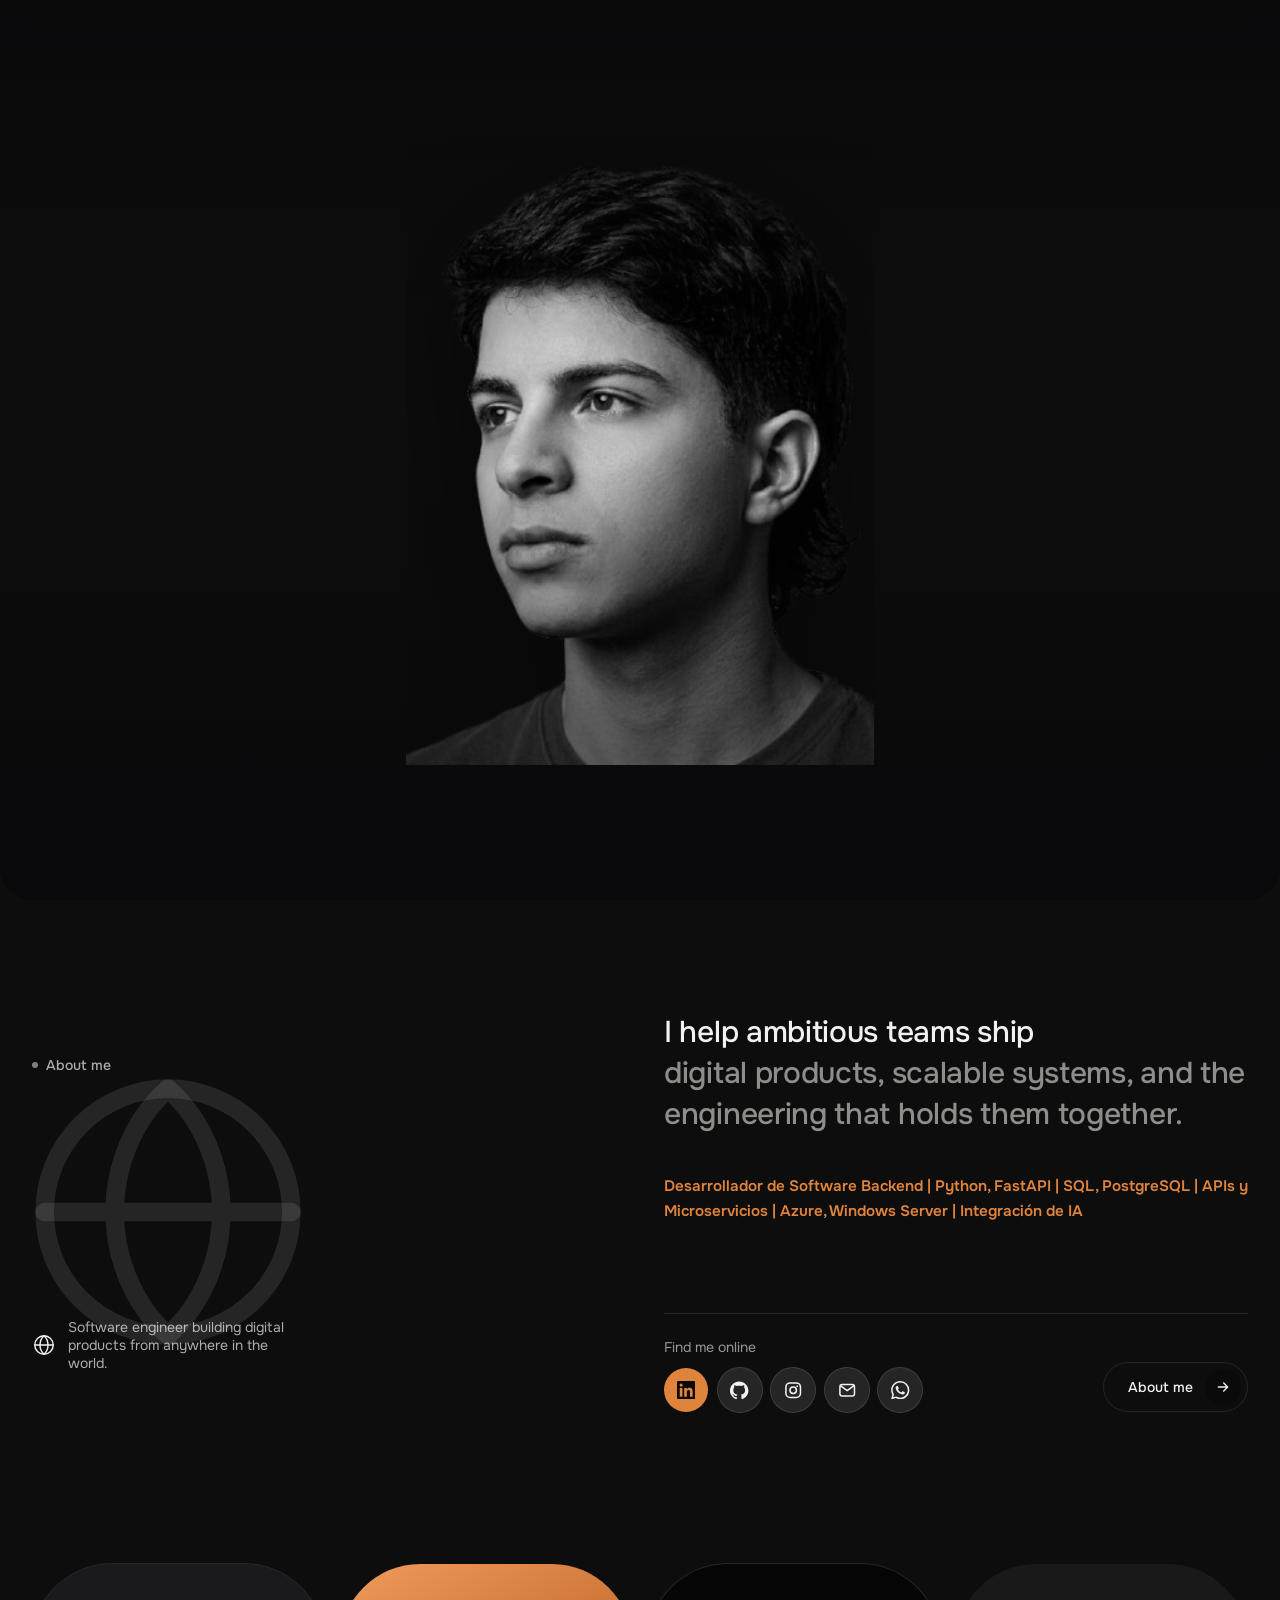
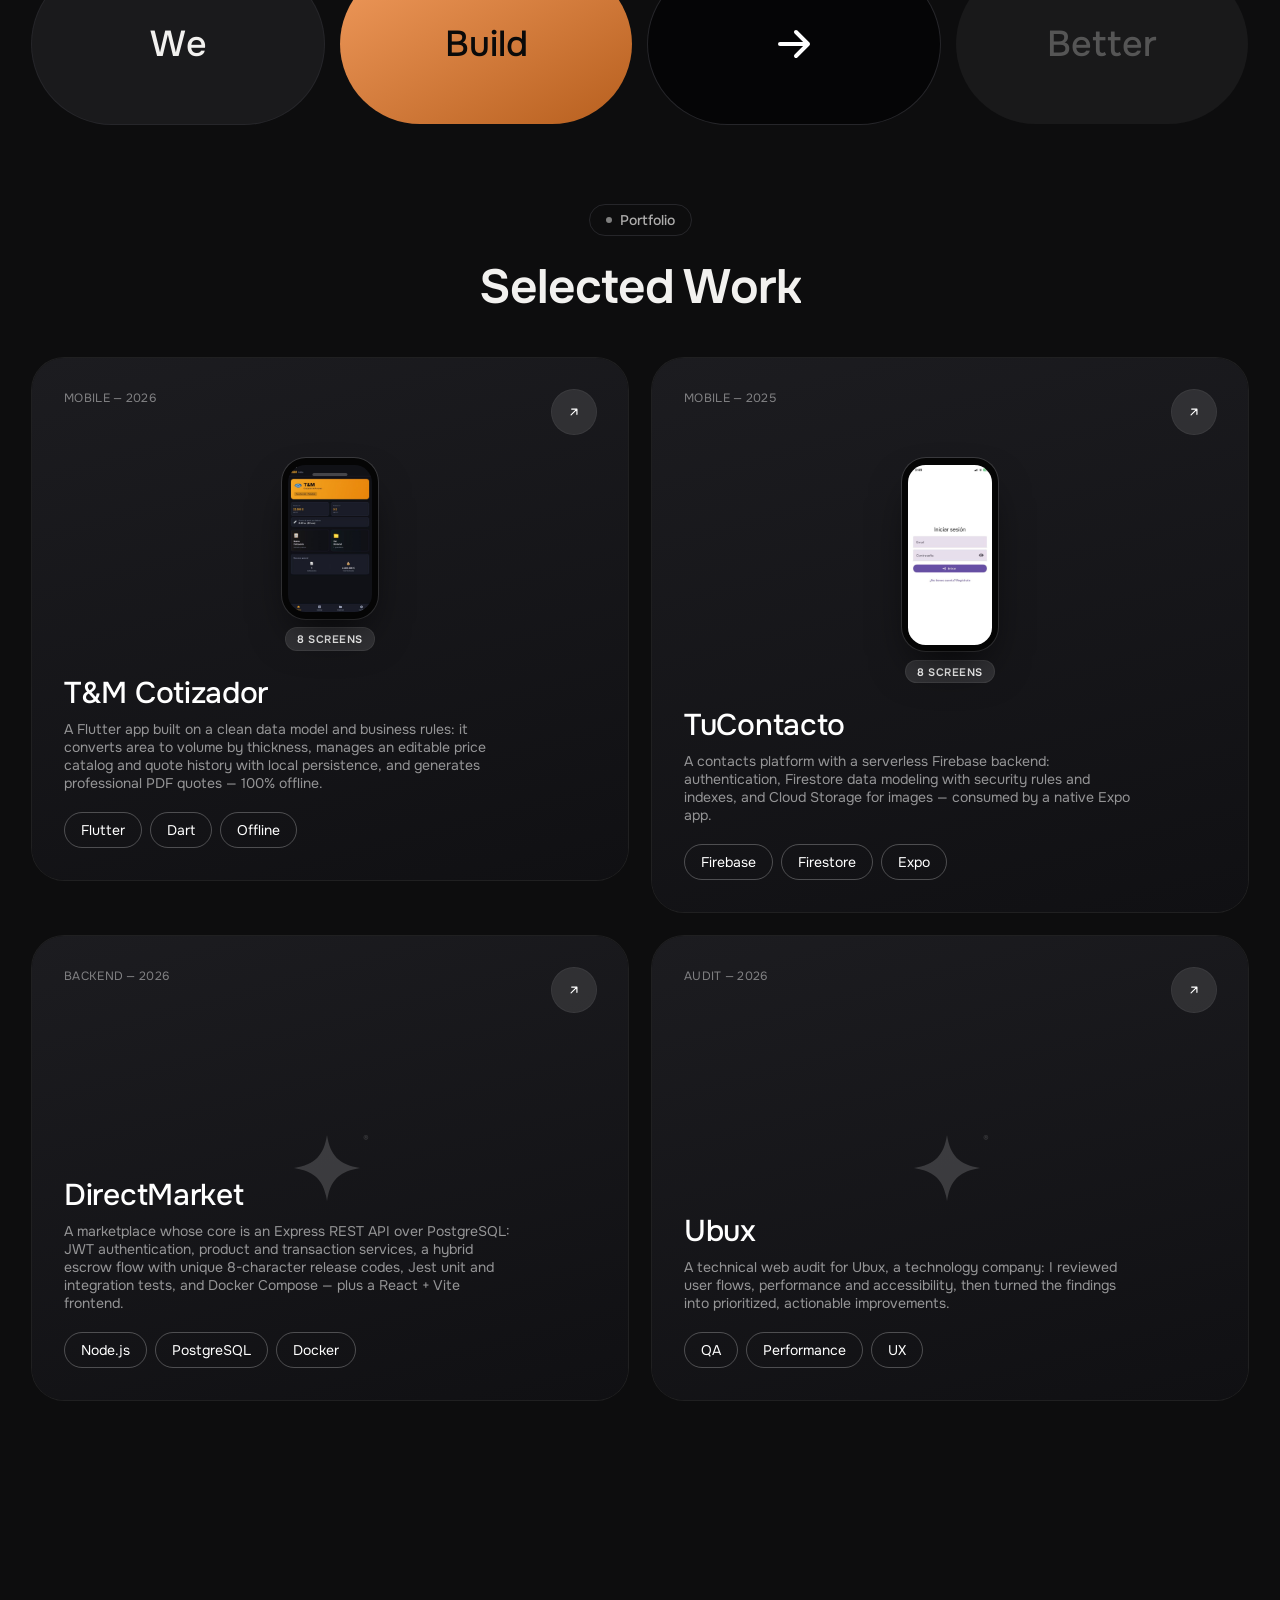
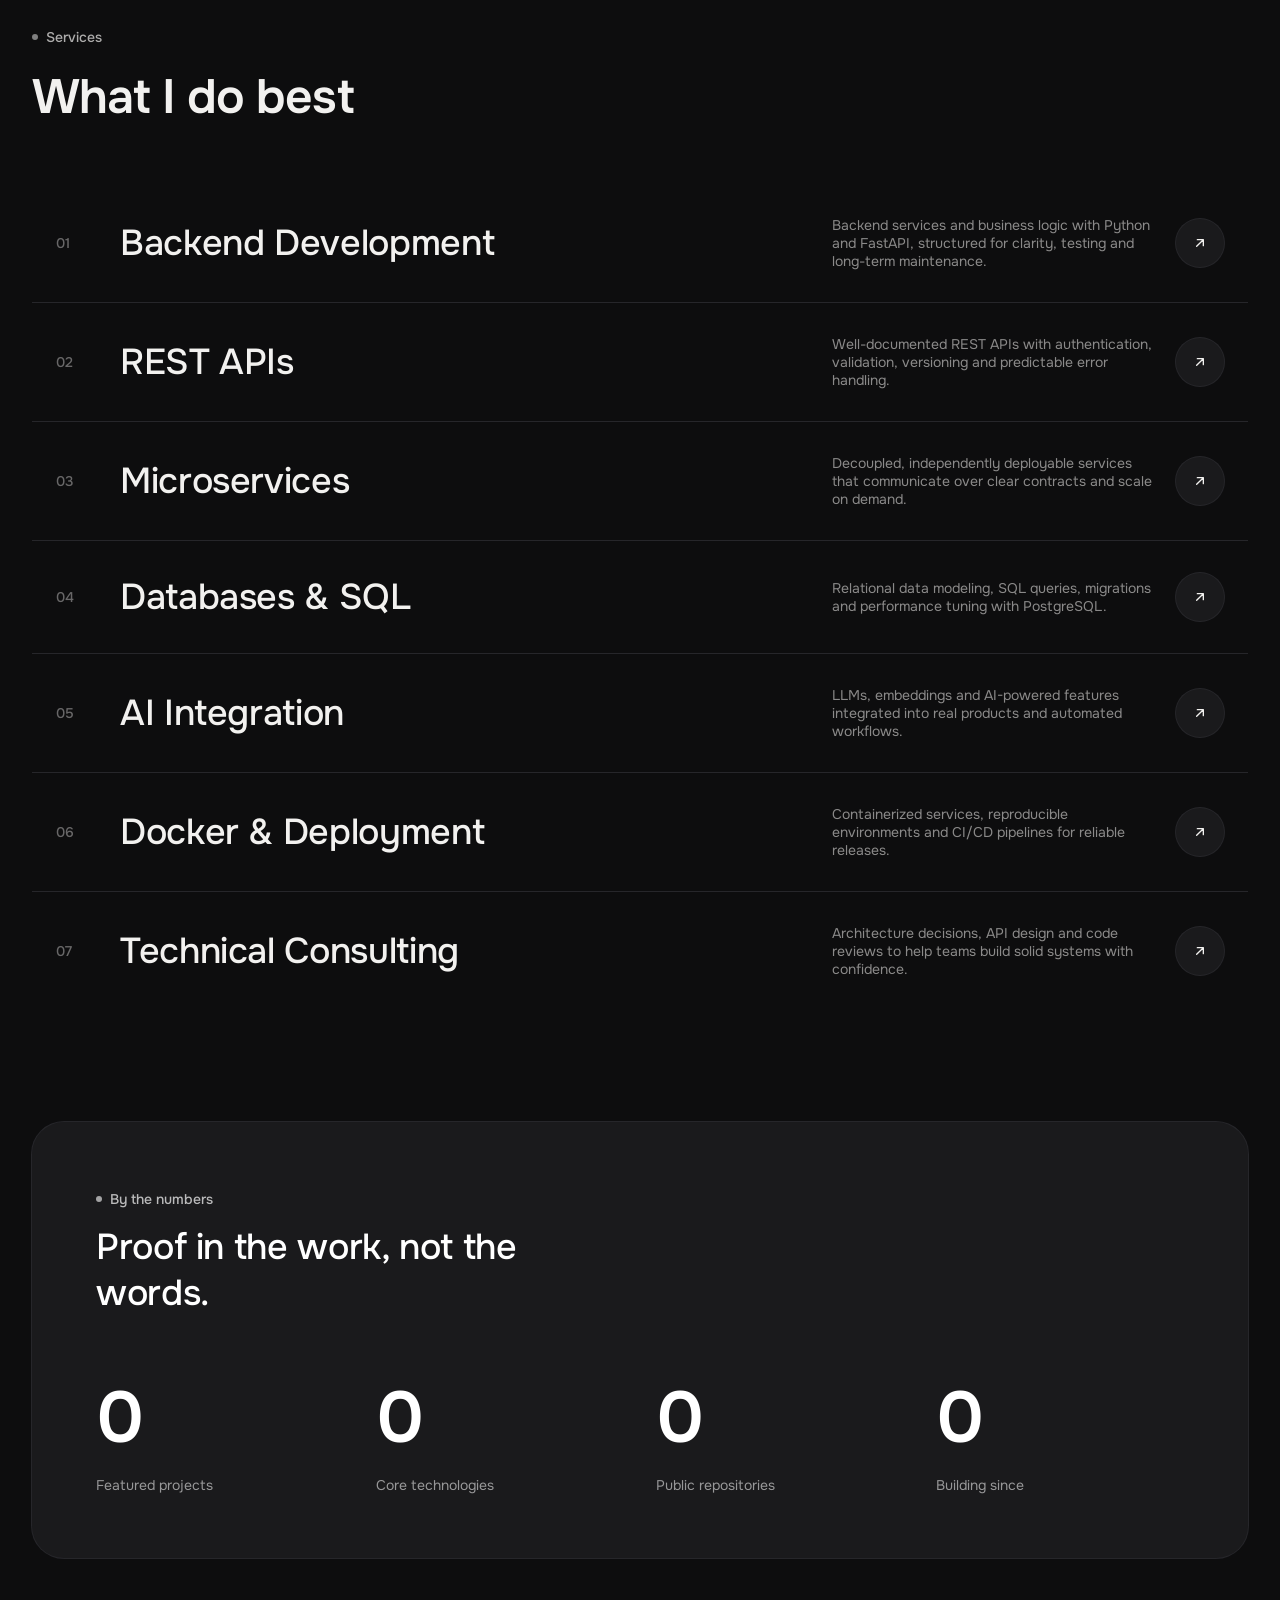
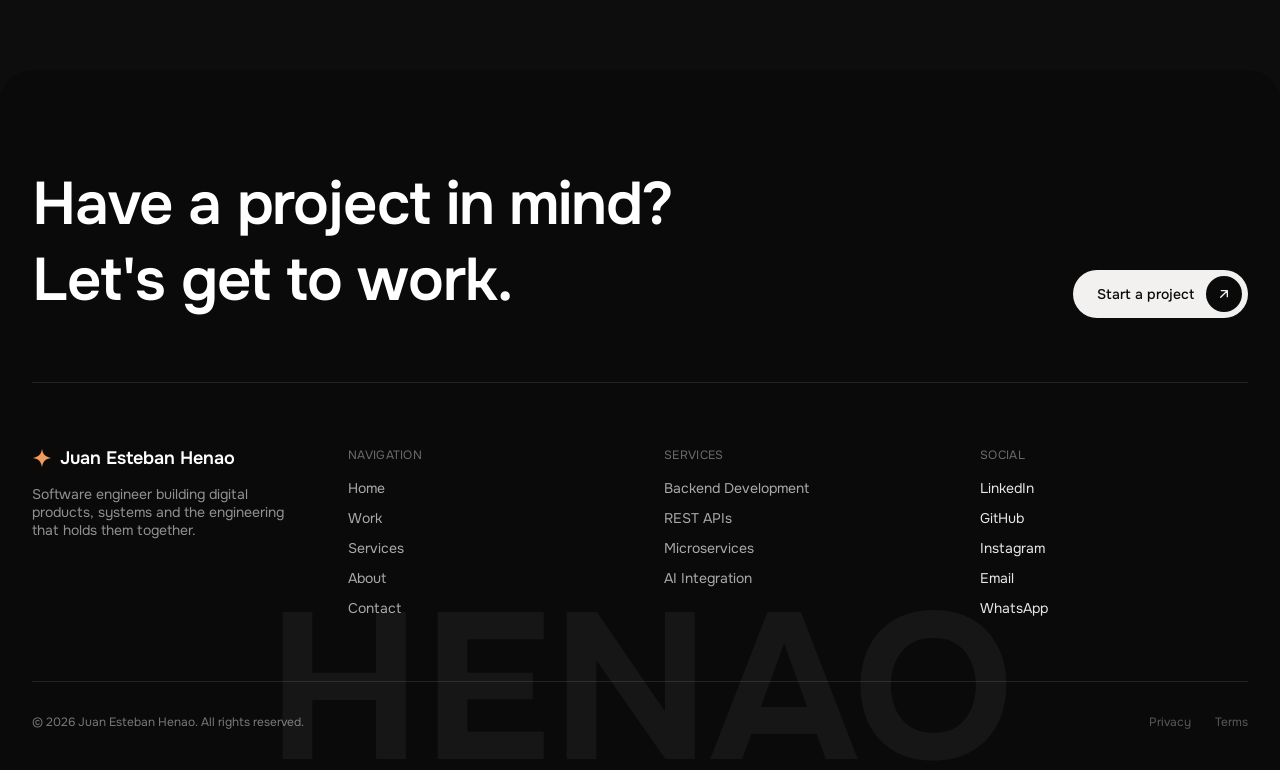
==== index.html @ d8a10658 "About: add bilingual data-en/data-es for paragraphs" ====
<!DOCTYPE html>
<html lang="en">
<head>
<meta charset="UTF-8" />
<meta name="viewport" content="width=device-width, initial-scale=1.0" />
<title>Juan Esteban Henao — Software Engineer</title>
<meta name="description" content="Juan Esteban Henao — Software Engineer building digital products, scalable systems, and the engineering that holds them together." />
<meta name="theme-color" content="#0a0a0a" />
<!-- Contact email is stored reversed so naive scrapers/crawlers don't harvest it; it is decoded at runtime and injected into mailto: links. -->
<meta name="em" content="moc.liamg@3mhsenauj" />
<!-- Cloudflare Turnstile site key (public). Leave empty to disable the captcha widget. -->
<meta name="turnstile-site-key" content="" />
<link rel="preconnect" href="https://fonts.googleapis.com">
<link rel="preconnect" href="https://fonts.gstatic.com" crossorigin>
<link href="https://fonts.googleapis.com/css2?family=Onest:wght@400;500;600;700&display=swap" rel="stylesheet">
<style>
/* ============================ TOKENS ============================ */
:root{
  --background:#0d0d0e; --foreground:#f2f1ef;
  --ink:#0a0a0a;
  --muted:#8f8d8a; --subtle:#5c5b59;
  --line:#26262a;
  --surface:#1a1a1c; --surface-2:#26262a;
  --accent:#e0843c; --accent-from:#f09a5c; --accent-to:#b75f1e;
  --hero-from:#1b1b1d; --hero-to:#0d0d0e;
  --radius-pill:9999px; --radius-card:2rem; --radius-card-sm:1.25rem; --radius-control:.875rem;
  --text-watermark:min(13rem, 20vw);
  --container-shell:88rem;
}

/* ============================ RESET / BASE ============================ */
*,*::before,*::after{ box-sizing:border-box; margin:0; padding:0 }
html{ font-size:16px; -webkit-font-smoothing:antialiased; scrollbar-width:none; -ms-overflow-style:none }
html::-webkit-scrollbar, body::-webkit-scrollbar{ width:0; height:0; display:none }
body{ background:var(--background); color:var(--foreground); font-family:'Onest',sans-serif; overflow-x:hidden; color-scheme:dark }
a{ color:inherit; text-decoration:none }
button{ font:inherit; color:inherit; background:none; border:none; cursor:pointer }
ul{ list-style:none }
img{ display:block }
svg{ display:block }
.sr-only{ position:absolute;width:1px;height:1px;padding:0;margin:-1px;overflow:hidden;clip:rect(0,0,0,0);white-space:nowrap;border:0 }
:focus-visible{ outline:2px solid var(--accent); outline-offset:2px }
@media (prefers-reduced-motion: reduce){ *{ animation:none !important; transition:none !important } }

/* ============================ ADAPTIVE GRID ============================ */
/* Typography scale: continuous 16px base, gentle shrink only below 360px */
html{ font-size:16px }
@media (max-width:360px){ html{ font-size:4.444444vw } }

/* ============================ LENIS ============================ */
html.lenis, html.lenis body{ height:auto }
.lenis.lenis-smooth{ scroll-behavior:auto !important }
.lenis.lenis-smooth [data-lenis-prevent]{ overscroll-behavior:contain }
.lenis.lenis-stopped{ overflow:hidden }

/* ============================ SHELL / UTILS ============================ */
.shell{ width:100%; max-width:var(--container-shell); margin-inline:auto; padding-inline:1.25rem }
@media (min-width:640px){ .shell{ padding-inline:2rem } }
.i{ width:1em; height:1em; display:block; flex:none }

.skip-link{
  position:absolute; width:1px; height:1px; overflow:hidden; clip:rect(0,0,0,0); white-space:nowrap;
}
.skip-link:focus{
  position:fixed; left:1rem; top:1rem; z-index:60; width:auto; height:auto; clip:auto;
  overflow:visible; border-radius:.875rem; background:var(--accent); padding:.5rem 1rem; font-size:.875rem; color:var(--ink);
}

/* ============================ REVEAL SYSTEM ============================ */
[data-reveal="header"]{ opacity:0; transform:translateY(-14px); transition:opacity .7s cubic-bezier(.22,1,.36,1), transform .7s cubic-bezier(.22,1,.36,1) }
[data-reveal="header"].is-in{ opacity:1; transform:none }

[data-reveal="fade"]{ opacity:0; transform:translateY(10px); transition:opacity .7s cubic-bezier(.22,1,.36,1), transform .7s cubic-bezier(.22,1,.36,1) }
[data-reveal="fade"].is-in{ opacity:1; transform:none }

[data-reveal="fade-only"]{ opacity:0; transition:opacity .8s cubic-bezier(.16,1,.3,1) }
[data-reveal="fade-only"].is-in{ opacity:1 }

[data-reveal="rise"]{ opacity:0; transform:translateY(12px); transition:opacity .7s cubic-bezier(.22,1,.36,1), transform .7s cubic-bezier(.22,1,.36,1) }
[data-reveal="rise"].is-in{ opacity:1; transform:none }

[data-reveal="rise-lg"]{ opacity:0; transform:translateY(14px); transition:opacity .8s cubic-bezier(.16,1,.3,1), transform .8s cubic-bezier(.16,1,.3,1) }
[data-reveal="rise-lg"].is-in{ opacity:1; transform:none }

[data-reveal="up"]{ opacity:0; transform:translateY(24px); transition:opacity .8s cubic-bezier(.16,1,.3,1), transform .8s cubic-bezier(.16,1,.3,1) }
[data-reveal="up"].is-in{ opacity:1; transform:none }

[data-reveal="up-lg"]{ opacity:0; transform:translateY(28px); transition:opacity .8s cubic-bezier(.16,1,.3,1), transform .8s cubic-bezier(.16,1,.3,1) }
[data-reveal="up-lg"].is-in{ opacity:1; transform:none }

[data-reveal="card"]{ opacity:0; transform:translateY(48px); transition:opacity .8s cubic-bezier(.16,1,.3,1), transform .8s cubic-bezier(.16,1,.3,1) }
[data-reveal="card"].is-in{ opacity:1; transform:none }

[data-reveal="fade-scale"]{ opacity:0; transform:translateY(16px) scale(.96); transition:opacity .8s cubic-bezier(.16,1,.3,1), transform .8s cubic-bezier(.16,1,.3,1) }
[data-reveal="fade-scale"].is-in{ opacity:1; transform:none }

[data-reveal="panel"]{ opacity:0; transform:translateY(40px) scale(.99); transition:opacity .8s cubic-bezier(.16,1,.3,1), transform .8s cubic-bezier(.16,1,.3,1) }
[data-reveal="panel"].is-in{ opacity:1; transform:none }

[data-reveal="stat"]{ opacity:0; transform:translateY(20px); transition:opacity .8s cubic-bezier(.16,1,.3,1), transform .8s cubic-bezier(.16,1,.3,1) }
[data-reveal="stat"].is-in{ opacity:1; transform:none }

[data-reveal="watermark"]{ opacity:0; transform:translateY(20px); transition:opacity 1s cubic-bezier(.22,1,.36,1), transform 1s cubic-bezier(.22,1,.36,1) }
[data-reveal="watermark"].is-in{ opacity:1; transform:none }

/* line reveal (overflow clip) */
[data-reveal="line"] .line-reveal{ display:block; overflow:hidden; padding-bottom:.06em; margin-bottom:-.06em }
[data-reveal="line"] .line-inner{
  display:block; transform:translateY(105%); opacity:0;
  transition:transform .9s cubic-bezier(.215,.61,.355,1), opacity .9s cubic-bezier(.215,.61,.355,1);
  will-change:transform,opacity;
}
[data-reveal="line"] .line-reveal.is-in .line-inner{ transform:translateY(0); opacity:1 }

/* word reveal */
[data-reveal="word"] .word{
  display:inline-block; opacity:0; transform:translateY(24px); will-change:opacity,transform;
  transition:opacity .7s cubic-bezier(.165,.84,.44,1), transform .7s cubic-bezier(.165,.84,.44,1);
}
[data-reveal="word"] .word.is-in{ opacity:1; transform:translateY(0) }

/* ============================ COMPONENTS ============================ */
/* Eyebrow */
.eyebrow{ display:inline-flex; align-items:center; gap:.5rem; font-size:.875rem; font-weight:500 }
.eyebrow-dot{ width:.375rem; height:.375rem; border-radius:9999px; flex:none }
.eyebrow--dark{ color:rgba(242,241,239,.7) }
.eyebrow--dark .eyebrow-dot{ background:rgba(242,241,239,.5) }
.eyebrow--light{ color:rgba(255,255,255,.7) }
.eyebrow--light .eyebrow-dot{ background:rgba(255,255,255,.6) }

/* TagChip */
.chip{ display:inline-flex; border:1px solid; border-radius:9999px; padding:.5rem 1rem; font-size:.875rem }
.chip--light{ border-color:rgba(255,255,255,.25); color:#fff }

/* AnimatedLink */
.alink{ display:inline-flex }
.alink-span{ display:inline-block; opacity:.65; transition:transform .35s cubic-bezier(.2,.8,.2,1), opacity .35s cubic-bezier(.2,.8,.2,1) }
.alink--legal .alink-span{ opacity:.7 }
@media (hover:hover){
  .alink:hover .alink-span{ transform:translateX(4px); opacity:1 }
  .alink--legal:hover .alink-span{ transform:translateX(3px); opacity:1 }
}
.alink--social .alink-span{ opacity:.9; transition:transform .35s cubic-bezier(.2,.8,.2,1), opacity .35s cubic-bezier(.2,.8,.2,1), color .35s }
@media (hover:hover){ .alink--social:hover .alink-span{ color:var(--accent-from) } }

/* PillButton */
.pill{ display:inline-block }
.pill-scale{ display:inline-block; transition:transform .35s cubic-bezier(.2,.8,.2,1) }
.pill-inner{ display:inline-flex; align-items:center; gap:.75rem; border-radius:9999px; font-size:.875rem; font-weight:500 }
.pill--arrow .pill-inner{ padding:.375rem .375rem .375rem 1.5rem }
.pill:not(.pill--arrow) .pill-inner{ padding:.875rem 1.75rem }
.pill--dark .pill-inner{ background:var(--foreground); color:var(--ink) }
.pill--light .pill-inner{ background:var(--foreground); color:var(--ink) }
.pill--outline .pill-inner{ border:1px solid var(--line); background:transparent; color:var(--foreground) }
.pill-badge{ width:2.25rem; height:2.25rem; display:grid; place-items:center; border-radius:9999px; font-size:1rem; flex:none }
.pill--dark .pill-badge{ background:var(--ink); color:var(--foreground) }
.pill--light .pill-badge, .pill--outline .pill-badge{ background:var(--ink); color:var(--foreground) }
.pill-badge .i{ transition:transform .35s cubic-bezier(.2,.8,.2,1) }
@media (hover:hover){
  .pill:hover .pill-scale{ transform:scale(1.04) }
  .pill:hover .pill-badge .i--right{ transform:translate(3px,0) }
  .pill:hover .pill-badge .i--upright{ transform:translate(2px,-2px) }
}

/* ============================ LOADER ============================ */
.loader{
  position:fixed; inset:0; z-index:120; display:flex; flex-direction:column; align-items:center; justify-content:center;
  gap:2rem; background:#0a0a0a; color:#fff; border-radius:0 0 2rem 2rem; will-change:transform;
}
.loader-center{ display:flex; flex-direction:column; align-items:center; gap:1.25rem; text-align:center;
  transition:opacity .6s cubic-bezier(.22,1,.36,1), transform .6s cubic-bezier(.22,1,.36,1) }
.loader.is-exiting .loader-center{ opacity:0; transform:translateY(-12px) }
.loader-brand{ display:flex; align-items:center; gap:.5rem; font-weight:600; font-size:1.5rem }
@media (min-width:640px){ .loader-brand{ font-size:1.875rem } }
.loader-brand .i{ color:var(--accent-from); font-size:1.875rem }
.loader-tagline{ max-width:24ch; font-size:.875rem; color:rgba(255,255,255,.55) }
.loader-progress{ width:min(22rem,72vw); display:flex; flex-direction:column; gap:.75rem }
.loader-track{ height:1px; background:rgba(255,255,255,.15); width:100% }
.loader-fill{ height:100%; background:var(--accent-from); width:0%; transition:width .1s ease-out }
.loader-row{ display:flex; align-items:center; justify-content:space-between; font-size:.75rem; font-weight:500;
  text-transform:uppercase; letter-spacing:.05em; color:rgba(255,255,255,.45) }
.loader-count{ font-variant-numeric:tabular-nums; color:rgba(255,255,255,.8) }

/* ============================ HEADER ============================ */
.site-header{ position:absolute; inset-inline:0; top:0; z-index:50 }
.header-inner{ display:flex; align-items:center; justify-content:space-between; gap:1.5rem; padding-block:1.25rem }
@media (min-width:640px){ .header-inner{ padding-block:2rem } }
.header-brand{ display:flex; align-items:center; gap:.5rem; font-size:1.125rem; font-weight:600; letter-spacing:-.01em }
.brand-scale{ display:flex; align-items:center; gap:.5rem; transition:transform .35s cubic-bezier(.2,.8,.2,1) }
.header-brand .i{ color:var(--accent); font-size:1.25rem }
@media (hover:hover){ .header-brand:hover .brand-scale{ transform:scale(1.04) } }

.header-nav{ display:none }
@media (min-width:1024px){ .header-nav{ display:block } }
.header-nav ul{ display:flex; align-items:center; gap:2rem; font-size:.875rem; font-weight:500 }
.nav-item{ display:inline-flex; align-items:center; gap:.25rem; transition:transform .35s cubic-bezier(.2,.8,.2,1), opacity .35s ease; opacity:.8 }
.nav-item .caret{ font-size:.75rem; opacity:.6 }
@media (hover:hover){ .nav-item:hover{ transform:translateY(-2px); opacity:1 } }

.header-right{ display:flex; align-items:center; gap:.75rem }
.clock-chip{ display:none }
@media (min-width:768px){
  .clock-chip{
    display:flex; align-items:center; gap:.75rem; border:1px solid rgba(255,255,255,.16); background:rgba(255,255,255,.06);
    -webkit-backdrop-filter:blur(4px); backdrop-filter:blur(4px); border-radius:.875rem; padding:.5rem .75rem;
    font-size:.75rem; color:rgba(242,241,239,.7);
  }
}
.clock-label{ color:rgba(242,241,239,.45) }
.clock-time{ min-width:3.5rem; font-variant-numeric:tabular-nums; font-weight:500; color:var(--foreground) }
.clock-sep{ color:rgba(242,241,239,.3) }
.clock-date{ font-weight:500 }

.menu-btn{ border:1px solid rgba(255,255,255,.16); background:rgba(255,255,255,.06);
  -webkit-backdrop-filter:blur(4px); backdrop-filter:blur(4px); border-radius:.875rem; transition:background .3s ease }
@media (hover:hover){ .menu-btn:hover{ background:rgba(255,255,255,.14) } }
.menu-btn-inner{ display:inline-flex; align-items:center; gap:.5rem; padding:.5rem 1rem; font-size:.75rem; font-weight:500;
  text-transform:uppercase; letter-spacing:.05em; transition:transform .35s cubic-bezier(.2,.8,.2,1) }
.menu-btn .i{ font-size:.875rem }
.menu-btn-word{ display:none }
@media (min-width:640px){ .menu-btn-word{ display:inline } }
@media (hover:hover){ .menu-btn:hover .menu-btn-inner{ transform:scale(1.05) } }

.lang-btn{ display:inline-flex; align-items:center; gap:.5rem; padding:.5rem 1rem; border:1px solid rgba(255,255,255,.16); background:rgba(255,255,255,.06);
  -webkit-backdrop-filter:blur(4px); backdrop-filter:blur(4px); border-radius:.875rem; font-size:.75rem; font-weight:600;
  text-transform:uppercase; letter-spacing:.05em; color:var(--foreground); transition:background .3s ease, transform .35s cubic-bezier(.2,.8,.2,1) }
.lang-btn--dark{ color:#fff; border-color:rgba(255,255,255,.25); background:rgba(255,255,255,.08) }
@media (hover:hover){ .lang-btn:hover{ background:rgba(255,255,255,.14) } .lang-btn--dark:hover{ background:rgba(255,255,255,.18) } }
.nav-menu-top-actions{ display:flex; align-items:center; gap:.75rem }

/* ============================ HERO ============================ */
.hero{ position:relative; isolation:isolate; overflow:hidden; border-radius:0 0 2rem 2rem; background:var(--hero-to) }
.liquid{ position:absolute; inset:0; z-index:0; overflow:hidden; display:flex; align-items:center; justify-content:center }
.liquid-stage{ position:relative; height:70%; aspect-ratio:373 / 502; max-width:80%; max-height:44rem }
.liquid-base{ position:absolute; inset:0; width:100%; height:100%; object-fit:contain; filter:drop-shadow(0 30px 60px rgba(0,0,0,.55));
  -webkit-mask-image:linear-gradient(to bottom, transparent 0%, #000 2%); mask-image:linear-gradient(to bottom, transparent 0%, #000 2%) }
.liquid-canvas{ position:absolute; inset:0; width:100%; height:100%; pointer-events:none;
  -webkit-mask-image:linear-gradient(to bottom, transparent 0%, #000 2%); mask-image:linear-gradient(to bottom, transparent 0%, #000 2%) }
.hero-vignette{ position:absolute; inset:0; z-index:1; pointer-events:none;
  background:linear-gradient(to bottom, rgba(8,8,10,.62), transparent 45%, rgba(8,8,10,.78)) }
.hero-watermark{
  pointer-events:none; position:absolute; inset-inline:0; bottom:2rem; z-index:1; text-align:center; user-select:none;
  font-weight:700; line-height:1; font-size:var(--text-watermark); color:rgba(255,255,255,.4);
}

.hero-shell{ position:relative; z-index:20; display:flex; flex-direction:column; gap:2rem; padding-block:7rem 5rem }
@media (min-width:1024px){
  .hero{ display:flex; flex-direction:column; min-height:100vh; min-height:100lvh }
  .hero-shell{ flex:1; display:grid; grid-template-columns:repeat(12,1fr); gap:2.5rem; padding-block:9rem 7rem }
}
.hero-left{ display:flex; flex-direction:column; gap:1.75rem }
@media (min-width:1024px){ .hero-left{ grid-column:span 7 } }
.hero-h1{
  max-width:18ch; font-size:2.25rem; font-weight:600; line-height:.98; letter-spacing:-.02em;
}
@media (min-width:640px){ .hero-h1{ font-size:3rem } }
@media (min-width:768px){ .hero-h1{ font-size:3.75rem } }
.hero-rating{ display:flex; align-items:center; gap:.75rem }
.hero-stars{ color:var(--accent); display:inline-flex; gap:.125rem }
.hero-stars .i{ font-size:1rem }
.hero-rating-text{ font-size:.875rem; font-weight:500; color:rgba(242,241,239,.7) }
.hero-ctas{ display:flex; flex-wrap:wrap; gap:.75rem }
.hero-socials{ display:flex; flex-wrap:wrap; align-items:center; gap:.6rem }

.hero-right{ display:flex; flex-direction:column; align-items:flex-start; gap:2rem }
@media (min-width:1024px){ .hero-right{ grid-column:span 5; align-items:flex-end } }

/* HeroCard */
.hero-card{
  width:100%; max-width:24rem; border-radius:1.25rem; background:rgba(16,16,18,.6); padding:.5rem;
  box-shadow:0 1px 2px rgba(0,0,0,.45), 0 0 0 1px rgba(255,255,255,.1);
  -webkit-backdrop-filter:blur(12px); backdrop-filter:blur(12px);
}
@media (min-width:1024px){ .hero-card{ width:19rem } }
.hero-card-inner{ display:flex; gap:.5rem; cursor:pointer; border-radius:.875rem }
.hero-card-tile{ aspect-ratio:1; width:6rem; display:grid; place-items:center; border-radius:.875rem; background:#050506;
  font-size:1.875rem; color:#fff; flex:none; box-shadow:0 0 0 1px rgba(255,255,255,.08) }
.hero-card-tile .i{ color:var(--accent-from) }
.hero-card-panel{ flex:1; border-radius:.875rem; background:rgba(255,255,255,.05); padding:.75rem;
  display:flex; flex-direction:column; justify-content:space-between }
.hero-card-slot{ position:relative; min-height:3.25rem }
.hero-card-item{ position:absolute; inset:0; opacity:0; transform:translateY(14px);
  transition:opacity .35s cubic-bezier(.2,.8,.2,1), transform .35s cubic-bezier(.2,.8,.2,1) }
.hero-card-item.is-in{ opacity:1; transform:translateY(0) }
.hero-card-item.to-up{ opacity:0; transform:translateY(-14px) }
.hero-card-item.to-down{ opacity:0; transform:translateY(14px) }
.hero-card-item.from-up{ transform:translateY(-14px) }
.hero-card-item.from-down{ transform:translateY(14px) }
.hero-card-caption{ font-size:.65rem; font-weight:500; text-transform:uppercase; letter-spacing:.05em; color:rgba(242,241,239,.45) }
.hero-card-title{ max-width:8rem; font-size:.875rem; font-weight:500; line-height:1.35 }
.hero-card-bottom{ margin-top:.75rem; display:flex; align-items:center; justify-content:space-between }
.hero-card-dots{ display:flex; align-items:center; gap:.25rem }
.hero-card-dot{ height:.25rem; border-radius:9999px; width:.375rem; background:rgba(242,241,239,.2); transition:all .3s }
.hero-card-dot.is-active{ width:1rem; background:rgba(242,241,239,.7) }
.hero-card-nav{ display:flex; align-items:center; gap:.375rem }
.hero-card-arrow{ width:1.75rem; height:1.75rem; display:grid; place-items:center; border-radius:9999px; background:rgba(255,255,255,.12);
  color:rgba(242,241,239,.85); box-shadow:0 0 0 1px rgba(255,255,255,.14); font-size:.875rem; transition:color .3s ease }
@media (hover:hover){ .hero-card-arrow:hover{ color:var(--foreground) } }
.hero-card-arrow.is-prev .i{ transform:rotate(180deg) }

/* Partners */
.partners{ width:100%; max-width:24rem }
@media (min-width:1024px){ .partners{ width:19rem } }
.partners-label{ margin-bottom:.75rem; font-size:.75rem; font-weight:500; color:rgba(242,241,239,.45); text-align:left }
@media (min-width:1024px){ .partners-label{ text-align:right } }
.partners-grid{ display:grid; grid-template-columns:repeat(4,1fr); column-gap:1rem; row-gap:.75rem }
.partner{ display:flex; align-items:center; gap:.375rem; font-size:.75rem; color:rgba(242,241,239,.7); opacity:.7;
  transition:transform .35s cubic-bezier(.2,.8,.2,1), opacity .35s cubic-bezier(.2,.8,.2,1) }
.partner .i{ font-size:.875rem; color:rgba(242,241,239,.4) }
@media (hover:hover){ .partner:hover{ transform:translateY(-2px); opacity:1 } }

/* Hero status bar */
.hero-status{ position:relative; z-index:20; display:flex; align-items:center; justify-content:space-between; gap:.75rem;
  border-top:1px solid rgba(242,241,239,.1); padding-block:1.25rem; font-size:.75rem; font-weight:500;
  text-transform:uppercase; letter-spacing:.025em; color:rgba(242,241,239,.6) }
.hero-status-mid{ display:none }
@media (min-width:640px){ .hero-status-mid{ display:inline } }
.hero-status-right{ display:inline-flex; align-items:center; gap:.5rem }

/* ============================ ABOUT ============================ */
.about{ background:var(--background) }
.about-shell{ display:grid; grid-template-columns:1fr; align-items:center; gap:3rem; padding-block:5rem }
@media (min-width:1024px){ .about-shell{ grid-template-columns:1fr 1fr; padding-block:7rem } }
.about-globe{ position:relative; min-height:14rem }
@media (min-width:1024px){ .about-globe{ min-height:20rem } }
.about-globe-bg{ position:absolute; left:-1rem; top:50%; transform:translateY(-50%); font-size:12rem; color:rgba(242,241,239,.1) }
@media (min-width:640px){ .about-globe-bg{ font-size:16rem } }
@media (min-width:1024px){ .about-globe-bg{ left:-1.5rem; font-size:20rem } }
.about-globe .eyebrow{ position:relative }
.about-globe-foot{ position:absolute; left:0; bottom:0; display:flex; align-items:center; gap:.75rem; font-size:.875rem; color:rgba(242,241,239,.7) }
.about-globe-foot .i{ font-size:1.5rem; color:var(--foreground) }
.about-globe-foot span:last-child{ max-width:14rem }
.about-statement{ display:flex; flex-direction:column; gap:2.5rem }
.about-h2{ font-size:1.5rem; font-weight:500; line-height:1.35; letter-spacing:-.01em }
@media (min-width:640px){ .about-h2{ font-size:1.875rem } }
.about-muted{ color:var(--muted) }
.about-body{ display:grid; gap:1rem; max-width:54ch; font-size:.95rem; line-height:1.7; color:rgba(242,241,239,.68) }
@media (min-width:640px){ .about-body{ font-size:1rem } }
.about-role{ font-size:.9rem; font-weight:600; line-height:1.7; color:var(--accent) }
@media (min-width:640px){ .about-role{ font-size:.95rem } }
.about-foot{ display:flex; flex-wrap:wrap; align-items:flex-end; justify-content:space-between; gap:1.5rem;
  border-top:1px solid var(--line); padding-top:1.5rem }
.about-foot-label{ font-size:.875rem; color:rgba(242,241,239,.6) }
.about-socials{ margin-top:.75rem; display:flex; flex-wrap:wrap; gap:.6rem }
.social-chip{ width:2.75rem; height:2.75rem; display:grid; place-items:center; border-radius:9999px; font-size:1.15rem;
  transition:transform .35s cubic-bezier(.2,.8,.2,1), background-color .3s, color .3s, box-shadow .3s }
.social-chip--accent{ background:var(--accent); color:var(--ink) }
.social-chip--muted{ background:rgba(242,241,239,.1); color:var(--foreground); box-shadow:0 0 0 1px rgba(242,241,239,.22) }
.social-chip .i{ transition:transform .35s cubic-bezier(.2,.8,.2,1) }
@media (hover:hover){
  .social-chip:hover{ transform:translateY(-3px) }
  .social-chip:hover .i{ transform:scale(1.12) }
  .social-chip--muted:hover{ background:var(--accent); color:var(--ink); box-shadow:0 0 0 1px transparent }
}

/* ============================ CREATE BAND ============================ */
.band{ background:var(--background) }
.band-list{ display:flex; flex-direction:column; gap:.75rem; padding-block:2.5rem }
@media (min-width:640px){ .band-list{ flex-direction:row; gap:1rem } }
.band-list li{ flex:1 }
.band-tile{ display:grid; place-items:center; height:6rem; border-radius:9999px; font-size:1.875rem; font-weight:500;
  transition:transform .35s cubic-bezier(.2,.8,.2,1) }
@media (min-width:640px){ .band-tile{ height:10rem; font-size:2.25rem } }
.band-tile--light{ background:var(--surface); color:var(--foreground); box-shadow:0 0 0 1px var(--line) }
.band-tile--accent{ background:linear-gradient(to bottom right,var(--accent-from),var(--accent-to)); color:var(--ink) }
.band-tile--dark{ background:#050506; color:#fff; box-shadow:0 0 0 1px var(--line) }
.band-tile--ghost{ background:rgba(242,241,239,.05); color:rgba(242,241,239,.28) }
.band-tile .i{ font-size:2.25rem }
@media (min-width:640px){ .band-tile .i{ font-size:3rem } }
@media (hover:hover){ .band-list li:hover .band-tile{ transform:scale(1.03) } }

/* ============================ PORTFOLIO ============================ */
.works{ background:var(--background) }
.works-shell{ padding-block:2.5rem 5rem }
@media (min-width:1024px){ .works-shell{ padding-bottom:7rem } }
.works-head{ display:flex; flex-direction:column; align-items:center; text-align:center; gap:1.25rem; margin-bottom:2.5rem }
.works-head .eyebrow{ border:1px solid var(--line); border-radius:9999px; padding:.375rem 1rem }
.works-h2{ width:fit-content; margin-inline:auto; font-size:2.25rem; font-weight:600; letter-spacing:-.02em }
@media (min-width:640px){ .works-h2{ font-size:3rem } }
.works-grid{ display:grid; grid-template-columns:1fr; gap:1.5rem }
@media (min-width:768px){ .works-grid{ grid-template-columns:repeat(2,1fr) } }
.pf-link{ display:block }
.pf-card{ position:relative; min-height:24rem; overflow:hidden; border-radius:2rem; background:linear-gradient(165deg,#1c1c20,#101013); padding:1.5rem;
  color:#fff; box-shadow:0 0 0 1px rgba(255,255,255,.08);
  transition:transform .45s cubic-bezier(.2,.8,.2,1) }
@media (min-width:640px){ .pf-card{ min-height:29rem; padding:2rem } }
@media (hover:hover){ .pf-link:hover .pf-card, .pf-card--app:hover{ transform:translateY(-8px) scale(1.012) } }
.pf-meta{ display:flex; justify-content:space-between; font-size:.75rem; text-transform:uppercase; letter-spacing:.025em;
  color:rgba(255,255,255,.45) }
.pf-badge{ width:2.75rem; height:2.75rem; display:grid; place-items:center; border-radius:9999px; background:rgba(255,255,255,.1);
  color:#fff; box-shadow:0 0 0 1px rgba(255,255,255,.15); font-size:.875rem; font-weight:500;
  transition:transform .4s cubic-bezier(.2,.8,.2,1) }
@media (hover:hover){ .pf-link:hover .pf-badge, .pf-card--app:hover .pf-badge{ transform:rotate(45deg) scale(1.08) } }
.pf-watermark{ position:absolute; inset:0; display:grid; place-items:center; pointer-events:none }
.pf-watermark-inner{ display:flex; align-items:flex-start }
.pf-watermark .i{ font-size:4.5rem; color:rgba(255,255,255,.16) }
.pf-watermark sup{ font-size:.75rem; color:rgba(255,255,255,.16) }
.pf-bottom{ position:absolute; inset-inline:1.5rem; bottom:1.5rem }
@media (min-width:640px){ .pf-bottom{ inset-inline:2rem; bottom:2rem } }
.pf-name{ font-size:1.5rem; font-weight:500; letter-spacing:-.01em }
@media (min-width:640px){ .pf-name{ font-size:1.875rem } }
.pf-desc{ margin-top:.5rem; max-width:28rem; font-size:.875rem; color:rgba(255,255,255,.55) }
.pf-tags{ margin-top:1.25rem; display:flex; flex-wrap:wrap; gap:.5rem }

/* App cards: phone screenshot preview */
.pf-card--app{ display:flex; flex-direction:column; min-height:28rem }
@media (min-width:640px){ .pf-card--app{ min-height:32rem } }
.pf-card--app .pf-watermark{ display:none }
.pf-card--app .pf-bottom{ position:static; inset-inline:auto; bottom:auto; margin-top:auto }
.pf-card-link{ position:absolute; inset:0; z-index:1; border-radius:inherit }
.pf-showcase{ position:relative; z-index:2; margin:1.5rem auto; display:flex; flex-direction:column; align-items:center; gap:.6rem;
  padding:0; border:0; background:none; cursor:pointer; color:#fff }
.pf-phone{ position:relative; display:block; width:5.25rem; border-radius:1.5rem; background:#050505; padding:.4rem;
  box-shadow:0 22px 46px -16px rgba(0,0,0,.85), 0 0 0 1px rgba(255,255,255,.15);
  transition:transform .45s cubic-bezier(.2,.8,.2,1) }
@media (min-width:640px){ .pf-phone{ width:6rem } }
.pf-phone::after{ content:''; position:absolute; top:.9rem; left:50%; transform:translateX(-50%);
  width:2.2rem; height:.24rem; border-radius:9999px; background:rgba(255,255,255,.22) }
.pf-phone img{ display:block; width:100%; height:auto; border-radius:1.1rem }
@media (hover:hover){ .pf-showcase:hover .pf-phone{ transform:translateY(-6px) scale(1.03) } }
.pf-showcase-count{ display:inline-flex; align-items:center; padding:.24rem .7rem; border-radius:9999px;
  background:rgba(255,255,255,.12); box-shadow:0 0 0 1px rgba(255,255,255,.18);
  font-size:.68rem; font-weight:600; letter-spacing:.05em; text-transform:uppercase; color:#fff; white-space:nowrap }

/* App screens lightbox */
.lightbox{ position:fixed; inset:0; z-index:120; display:flex; align-items:center; justify-content:center; padding:1.25rem;
  background:rgba(0,0,0,.9); -webkit-backdrop-filter:blur(14px); backdrop-filter:blur(14px);
  opacity:0; visibility:hidden; pointer-events:none; transition:opacity .4s cubic-bezier(.22,1,.36,1), visibility .4s }
.lightbox.is-open{ opacity:1; visibility:visible; pointer-events:auto }
.lightbox-img{ max-height:82vh; max-width:min(92vw,30rem); width:auto; border-radius:1.5rem;
  box-shadow:0 30px 70px -20px rgba(0,0,0,.9), 0 0 0 1px rgba(255,255,255,.12) }
.lightbox-close{ position:absolute; right:1.25rem; top:1.25rem; z-index:2; width:2.75rem; height:2.75rem; display:grid; place-items:center;
  border-radius:9999px; background:rgba(255,255,255,.1); color:#fff; box-shadow:0 0 0 1px rgba(255,255,255,.2); transition:background .3s }
@media (hover:hover){ .lightbox-close:hover{ background:rgba(255,255,255,.22) } }
.lightbox-nav{ position:absolute; top:50%; transform:translateY(-50%); z-index:2; width:3rem; height:3rem; display:grid; place-items:center;
  border-radius:9999px; background:rgba(255,255,255,.1); color:#fff; box-shadow:0 0 0 1px rgba(255,255,255,.2); transition:background .3s }
@media (hover:hover){ .lightbox-nav:hover{ background:rgba(255,255,255,.22) } }
.lightbox-prev{ left:1.25rem }
.lightbox-next{ right:1.25rem }
.lightbox-count{ position:absolute; bottom:1.25rem; left:50%; transform:translateX(-50%);
  font-size:.8rem; font-weight:500; letter-spacing:.05em; color:rgba(255,255,255,.8); font-variant-numeric:tabular-nums }
@media (max-width:480px){ .lightbox-nav{ width:2.5rem; height:2.5rem } .lightbox-prev{ left:.5rem } .lightbox-next{ right:.5rem } }

/* ============================ SERVICES ============================ */
.services{ background:var(--background) }
.services-shell{ padding-block:5rem }
@media (min-width:1024px){ .services-shell{ padding-block:7rem } }
.services-h2{ margin:1.25rem 0 3rem; max-width:16ch; font-size:2.25rem; font-weight:600; letter-spacing:-.02em }
@media (min-width:640px){ .services-h2{ margin-bottom:3.5rem; font-size:3rem } }
.svc-li{ border-top:1px solid var(--line) }
.svc-li:first-child{ border-top:0 }
.svc-link{ display:block }
.svc-row{ display:flex; align-items:center; gap:1rem; border-radius:1.25rem; padding-block:1.5rem; padding-left:1.5rem;
  padding-right:1.5rem; background:transparent;
  transition:background .45s cubic-bezier(.16,1,.3,1), padding .45s cubic-bezier(.16,1,.3,1) }
@media (min-width:640px){ .svc-row{ gap:1.5rem; padding-block:2rem } }
@media (hover:hover){ .svc-link:hover .svc-row{ background:var(--surface); padding-left:2rem; padding-right:1.25rem } }
.svc-index{ width:1.75rem; font-size:.875rem; font-weight:500; color:rgba(242,241,239,.4) }
@media (min-width:640px){ .svc-index{ width:2.5rem } }
.svc-title{ flex:1; font-size:1.5rem; font-weight:500; letter-spacing:-.01em }
@media (min-width:640px){ .svc-title{ font-size:1.875rem } }
@media (min-width:768px){ .svc-title{ font-size:2.25rem } }
.svc-desc{ display:none; max-width:20rem; font-size:.875rem; color:rgba(242,241,239,.55) }
@media (min-width:1024px){ .svc-desc{ display:block } }
.svc-badge{ width:2.5rem; height:2.5rem; display:grid; place-items:center; border-radius:9999px; background:var(--surface);
  color:var(--foreground); box-shadow:0 0 0 1px var(--line); flex:none; transition:transform .35s cubic-bezier(.2,.8,.2,1) }
@media (min-width:640px){ .svc-badge{ width:3rem; height:3rem } }
@media (hover:hover){ .svc-link:hover .svc-badge{ transform:translateX(5px) } }

/* ============================ STATS ============================ */
.stats{ background:var(--background) }
.stats-shell{ padding-block:0 5rem }
@media (min-width:1024px){ .stats-shell{ padding-bottom:7rem } }
.stats-panel{ border-radius:2rem; background:var(--surface); padding:3rem 1.5rem; color:#fff; box-shadow:0 0 0 1px var(--line) }
@media (min-width:640px){ .stats-panel{ padding:4rem 2rem } }
@media (min-width:768px){ .stats-panel{ padding-inline:4rem } }
.stats-h2{ margin-top:1rem; max-width:20ch; font-size:1.875rem; font-weight:500; letter-spacing:-.01em }
@media (min-width:768px){ .stats-h2{ font-size:2.25rem } }
.stats-grid{ margin-top:3.5rem; display:grid; grid-template-columns:repeat(2,1fr); column-gap:2rem; row-gap:3rem }
@media (min-width:1024px){ .stats-grid{ grid-template-columns:repeat(4,1fr) } }
.stat-num{ font-size:3rem; font-weight:600; letter-spacing:-.02em; font-variant-numeric:tabular-nums }
@media (min-width:640px){ .stat-num{ font-size:3.75rem } }
@media (min-width:768px){ .stat-num{ font-size:4.5rem } }
.stat-label{ margin-top:.75rem; font-size:.875rem; color:rgba(255,255,255,.55) }

/* ============================ FOOTER ============================ */
.footer{ position:relative; overflow:hidden; border-radius:2rem 2rem 0 0; background:#0a0a0a; color:#fff }
.footer-shell{ position:relative; z-index:10; padding-block:5rem 2.5rem }
@media (min-width:1024px){ .footer-shell{ padding-top:6rem } }
.footer-cta{ display:flex; flex-direction:column; gap:2rem; border-bottom:1px solid rgba(255,255,255,.1); padding-bottom:4rem }
@media (min-width:1024px){ .footer-cta{ flex-direction:row; align-items:flex-end; justify-content:space-between } }
.footer-h2{ max-width:16ch; font-size:2.25rem; font-weight:600; letter-spacing:-.02em }
@media (min-width:640px){ .footer-h2{ font-size:3rem } }
@media (min-width:768px){ .footer-h2{ font-size:3.75rem } }
.footer-cols{ display:grid; grid-template-columns:1fr; gap:3rem; padding-block:4rem }
@media (min-width:768px){ .footer-cols{ grid-template-columns:repeat(2,1fr) } }
@media (min-width:1024px){ .footer-cols{ grid-template-columns:repeat(4,1fr) } }
.footer-brand{ display:flex; align-items:center; gap:.5rem; font-size:1.125rem; font-weight:600 }
.footer-brand .i{ font-size:1.25rem; color:var(--accent-from) }
.footer-tagline{ margin-top:1rem; max-width:20rem; font-size:.875rem; color:rgba(255,255,255,.55) }
.footer-col-title{ font-size:.75rem; text-transform:uppercase; letter-spacing:.025em; color:rgba(255,255,255,.4) }
.footer-links{ margin-top:1rem; display:flex; flex-direction:column; gap:.75rem; font-size:.875rem }
.footer-legal{ display:flex; flex-direction:column; align-items:center; justify-content:space-between; gap:1rem;
  border-top:1px solid rgba(255,255,255,.1); padding-top:2rem; font-size:.75rem; color:rgba(255,255,255,.45) }
@media (min-width:640px){ .footer-legal{ flex-direction:row } }
.footer-legal-links{ display:flex; align-items:center; gap:1.5rem }
.footer-watermark{ position:absolute; inset-inline:0; bottom:-1.5rem; z-index:0; text-align:center; pointer-events:none;
  user-select:none; font-weight:700; line-height:1; font-size:var(--text-watermark); color:rgba(255,255,255,.05) }

/* ============================ NAV MENU ============================ */
.nav-menu{ position:fixed; inset:0; z-index:115; display:flex; flex-direction:column; background:#0a0a0a; color:#fff;
  opacity:0; visibility:hidden; pointer-events:none; transition:opacity .5s cubic-bezier(.22,1,.36,1), visibility .5s }
.nav-menu.is-open{ opacity:1; visibility:visible; pointer-events:auto }
.nav-menu-top{ display:flex; align-items:center; justify-content:space-between; padding-block:1.25rem }
@media (min-width:640px){ .nav-menu-top{ padding-block:1.5rem } }
.nav-menu-brand{ display:flex; align-items:center; gap:.5rem; font-size:1.125rem; font-weight:600 }
.nav-menu-brand .i{ font-size:1.25rem; color:var(--accent-from) }
.nav-menu-close{ display:inline-flex; align-items:center; gap:.5rem; border:1px solid rgba(255,255,255,.15);
  border-radius:.875rem; padding:.5rem 1rem; font-size:.75rem; font-weight:500; text-transform:uppercase; letter-spacing:.05em;
  color:rgba(255,255,255,.7); transition:border-color .3s ease, color .3s ease }
.nav-menu-close .i{ font-size:.875rem }
@media (hover:hover){ .nav-menu-close:hover{ border-color:rgba(255,255,255,.4); color:#fff } }
.nav-menu-nav{ flex:1; display:flex; flex-direction:column; justify-content:center }
.nav-menu-nav ul{ display:flex; flex-direction:column; gap:.25rem }
.menu-item{ display:flex; gap:1rem; width:100%; padding-block:.5rem; text-align:left; font-size:2.25rem; font-weight:600;
  letter-spacing:-.02em; color:rgba(255,255,255,.7); opacity:0; transform:translateY(1rem);
  transition:all .5s ease-out }
@media (min-width:640px){ .menu-item{ font-size:3.75rem } }
.nav-menu.is-open .menu-item{ opacity:1; transform:translateY(0) }
.menu-index{ font-size:1rem; font-weight:400; color:rgba(255,255,255,.3); transition:color .3s ease }
.menu-label{ color:rgba(255,255,255,.7); transition:color .3s ease }
@media (hover:hover){
  .menu-item:hover .menu-index{ color:var(--accent-from) }
  .menu-item:hover .menu-label{ color:#fff }
}
.nav-menu-bottom{ display:flex; flex-direction:column; gap:.75rem; border-top:1px solid rgba(255,255,255,.1);
  padding:1.5rem 1.25rem; font-size:.75rem; text-transform:uppercase; letter-spacing:.025em; color:rgba(255,255,255,.45) }
@media (min-width:640px){ .nav-menu-bottom{ flex-direction:row; align-items:center; justify-content:space-between; padding-inline:2rem } }
.nav-menu-cta{ color:rgba(255,255,255,.7); transition:color .3s ease; text-align:left }
@media (hover:hover){ .nav-menu-cta:hover{ color:#fff; text-decoration:underline } }

/* ============================ REQUEST MODAL ============================ */
.modal{ position:fixed; inset:0; z-index:110; display:flex; align-items:flex-end; justify-content:center; padding:1rem;
  background:rgba(0,0,0,.65); -webkit-backdrop-filter:blur(16px); backdrop-filter:blur(16px);
  opacity:0; visibility:hidden; pointer-events:none; transition:opacity .5s cubic-bezier(.22,1,.36,1), visibility .5s }
@media (min-width:640px){ .modal{ align-items:center } }
.modal.is-open{ opacity:1; visibility:visible; pointer-events:auto }
.modal-panel{ position:relative; width:100%; max-width:32rem; overflow:hidden; border-radius:2rem; background:var(--surface); padding:1.5rem;
  box-shadow:0 25px 60px -12px rgba(0,0,0,.65), 0 0 0 1px var(--line);
  opacity:0; transform:translateY(28px); transition:opacity .5s cubic-bezier(.22,1,.36,1), transform .5s cubic-bezier(.22,1,.36,1) }
@media (min-width:640px){ .modal-panel{ padding:2rem } }
.modal.is-open .modal-panel{ opacity:1; transform:translateY(0) }
.modal-close{ position:absolute; right:1rem; top:1rem; width:2.25rem; height:2.25rem; display:grid; place-items:center;
  border-radius:9999px; background:var(--surface); color:rgba(242,241,239,.6); font-size:1rem; transition:background .3s, color .3s }
@media (hover:hover){ .modal-close:hover{ background:var(--surface-2); color:var(--foreground) } }
.modal-head{ margin-bottom:1.5rem; display:flex; flex-direction:column; gap:.375rem }
.modal-eyebrow{ display:inline-flex; align-items:center; gap:.5rem; font-size:.875rem; font-weight:500; color:rgba(242,241,239,.6) }
.modal-eyebrow-dot{ width:.375rem; height:.375rem; border-radius:9999px; background:var(--accent) }
.modal-h2{ font-size:1.5rem; font-weight:600; letter-spacing:-.01em }
@media (min-width:640px){ .modal-h2{ font-size:1.875rem } }
.modal-form{ display:flex; flex-direction:column; gap:1rem }
.field{ display:flex; flex-direction:column; gap:.375rem }
.field-label{ font-size:.75rem; font-weight:500; text-transform:uppercase; letter-spacing:.025em; color:rgba(242,241,239,.5) }
.field-input{ width:100%; border:1px solid var(--line); background:rgba(242,241,239,.05); border-radius:.875rem;
  padding:.75rem 1rem; font-size:.875rem; font-family:inherit; color:inherit; outline:none;
  transition:border-color .3s ease, background .3s ease }
.field-input:focus{ border-color:rgba(242,241,239,.45); background:var(--background) }
textarea.field-input{ resize:none }
.modal-actions{ margin-top:.5rem; display:flex; align-items:center; justify-content:space-between; gap:1rem; flex-wrap:wrap }
.modal-note{ font-size:.75rem; color:rgba(242,241,239,.45) }
.modal-success{ display:none; flex-direction:column; align-items:center; text-align:center; padding-block:2rem; gap:1rem }
.modal-success.is-visible{ display:flex }
.modal-success-badge{ width:3.5rem; height:3.5rem; display:grid; place-items:center; border-radius:9999px; background:#050506;
  color:var(--accent-from); font-size:1.5rem; box-shadow:0 0 0 1px var(--line) }
.modal-success h2{ font-size:1.5rem; font-weight:600 }
.modal-success p{ max-width:32ch; font-size:.875rem; color:rgba(242,241,239,.6) }
.modal-hidden{ display:none }
.field-input--error{ border-color:#ff6b6b }
.field-input--error:focus{ border-color:#ff6b6b }
.modal-error{ display:none; margin:-.125rem 0 0; font-size:.8125rem; color:#ff8a8a; line-height:1.45 }
.modal-error.is-visible{ display:block }
.turnstile-slot{ margin:-.125rem 0 0 }
.turnstile-slot[hidden]{ display:none }
</style>
<noscript><style>
  /* No-JS fallback: reveal content and drop the loader instead of leaving a blank/blocked page. */
  #pageLoader{ display:none !important }
  [data-reveal]{ opacity:1 !important; transform:none !important }
  [data-reveal] .line-inner{ opacity:1 !important; transform:none !important }
  [data-reveal] .word{ opacity:1 !important; transform:none !important }
  /* JS-dependent email links are replaced by the entity-encoded fallback below. */
  [data-em]{ display:none !important }
</style></noscript>
</head>
<body>

<a class="skip-link" href="#main">Skip to content</a>

<!-- ============================ PAGE LOADER ============================ -->
<div class="loader" id="pageLoader" role="status" aria-live="polite">
  <div class="loader-center">
    <div class="loader-brand">
      <svg class="i" viewBox="0 0 48 48" fill="currentColor" aria-hidden="true"><path d="M24 2c2.2 13.8 7.9 19.6 22 22-14.1 2.4-19.8 8.2-22 22-2.2-13.8-7.9-19.6-22-22 14.1-2.4 19.8-8.2 22-22Z"/></svg>
      <span>Juan Esteban Henao</span>
    </div>
    <p class="loader-tagline">I turn bold ideas into high-impact code.</p>
  </div>
  <div class="loader-progress">
    <div class="loader-track"><div class="loader-fill" id="loaderFill"></div></div>
    <div class="loader-row">
      <span>Loading</span>
      <span class="loader-count" id="loaderCount">000</span>
    </div>
  </div>
</div>

<!-- ============================ HEADER ============================ -->
<header class="site-header" id="siteHeader" data-reveal="header" data-gate="ready" data-delay="150">
  <div class="shell header-inner">
    <button class="header-brand" data-scroll="home" aria-label="Juan Esteban Henao — home">
      <span class="brand-scale">
        <svg class="i" viewBox="0 0 48 48" fill="currentColor" aria-hidden="true"><path d="M24 2c2.2 13.8 7.9 19.6 22 22-14.1 2.4-19.8 8.2-22 22-2.2-13.8-7.9-19.6-22-22 14.1-2.4 19.8-8.2 22-22Z"/></svg>
        <span>Juan Esteban Henao</span>
      </span>
    </button>

    <nav class="header-nav" aria-label="Primary">
      <ul>
        <li><button class="nav-item" data-scroll="home" aria-current="page">Home</button></li>
        <li><button class="nav-item" data-scroll="works">Work</button></li>
        <li><button class="nav-item" data-scroll="services">Services</button></li>
        <li><button class="nav-item" data-scroll="about">About</button></li>
        <li><button class="nav-item" data-modal-open>Contact</button></li>
      </ul>
    </nav>

    <div class="header-right">
      <div class="clock-chip">
        <span class="clock-label">Local time</span>
        <span class="clock-time" data-clock-time>9:41am</span>
        <span class="clock-sep">&bull;</span>
        <span class="clock-date" data-clock-date>12 March, 2025</span>
      </div>
      <button class="lang-btn" data-lang-toggle aria-label="Switch language">ES</button>
      <button class="menu-btn" id="menuOpen" aria-label="Open menu">
        <span class="menu-btn-inner">
          <svg class="i" viewBox="0 0 24 24" fill="none" stroke="currentColor" stroke-width="2" stroke-linecap="round" aria-hidden="true"><path d="M4 6h16M4 12h16M4 18h16"/></svg>
          <span class="menu-btn-word">Menu</span>
        </span>
      </button>
    </div>
  </div>
</header>

<main id="main">

  <!-- ============================ HERO ============================ -->
  <section class="hero" id="home">
    <div class="liquid" id="liquid">
      <div class="liquid-stage" id="liquidStage">
        <img class="liquid-base" src="Imagenes/perfil.png?v=4" alt="Juan Esteban Henao" fetchpriority="high" />
        <canvas class="liquid-canvas" id="liquidCanvas" aria-hidden="true"></canvas>
      </div>
    </div>
    <div class="hero-vignette"></div>
    <div class="hero-watermark" data-reveal="watermark" data-gate="ready" data-delay="300">HENAO</div>

    <div class="shell hero-shell">
      <div class="hero-left">
        <span class="eyebrow eyebrow--dark" data-reveal="fade" data-gate="ready" data-delay="200">
          <span class="eyebrow-dot"></span>Software Engineer
        </span>

        <h1 class="hero-h1" data-reveal="line" data-gate="ready" data-delay="250" data-stagger="120">
          <span class="line-reveal"><span class="line-inner">I turn bold ideas</span></span>
          <span class="line-reveal"><span class="line-inner">into high-impact</span></span>
          <span class="line-reveal"><span class="line-inner">code.</span></span>
        </h1>

        <div class="hero-rating" data-reveal="fade" data-gate="ready" data-delay="650">
          <span class="hero-stars">
            <svg class="i" viewBox="0 0 24 24" fill="currentColor" aria-hidden="true"><path d="M12 2.5l2.9 5.88 6.49.94-4.7 4.58 1.11 6.46L12 17.9l-5.8 3.05 1.1-6.46-4.69-4.58 6.49-.94L12 2.5z"/></svg>
            <svg class="i" viewBox="0 0 24 24" fill="currentColor" aria-hidden="true"><path d="M12 2.5l2.9 5.88 6.49.94-4.7 4.58 1.11 6.46L12 17.9l-5.8 3.05 1.1-6.46-4.69-4.58 6.49-.94L12 2.5z"/></svg>
            <svg class="i" viewBox="0 0 24 24" fill="currentColor" aria-hidden="true"><path d="M12 2.5l2.9 5.88 6.49.94-4.7 4.58 1.11 6.46L12 17.9l-5.8 3.05 1.1-6.46-4.69-4.58 6.49-.94L12 2.5z"/></svg>
            <svg class="i" viewBox="0 0 24 24" fill="currentColor" aria-hidden="true"><path d="M12 2.5l2.9 5.88 6.49.94-4.7 4.58 1.11 6.46L12 17.9l-5.8 3.05 1.1-6.46-4.69-4.58 6.49-.94L12 2.5z"/></svg>
            <svg class="i" viewBox="0 0 24 24" fill="currentColor" aria-hidden="true"><path d="M12 2.5l2.9 5.88 6.49.94-4.7 4.58 1.11 6.46L12 17.9l-5.8 3.05 1.1-6.46-4.69-4.58 6.49-.94L12 2.5z"/></svg>
          </span>
          <span class="hero-rating-text">Available for work</span>
        </div>

        <div class="hero-ctas" data-reveal="fade" data-gate="ready" data-delay="750">
          <button class="pill pill--dark pill--arrow" data-modal-open>
            <span class="pill-scale"><span class="pill-inner">Let's Talk
              <span class="pill-badge"><svg class="i i--right" viewBox="0 0 24 24" fill="none" stroke="currentColor" stroke-width="2" stroke-linecap="round" stroke-linejoin="round" aria-hidden="true"><path d="M5 12h14M13 6l6 6-6 6"/></svg></span>
            </span></span>
          </button>
          <button class="pill pill--outline" data-scroll="works">
            <span class="pill-scale"><span class="pill-inner">View Work</span></span>
          </button>
          <a class="pill pill--outline" id="cvDownload" href="CV.pdf" download="Juan-Esteban-Henao-CV-EN.pdf" aria-label="Download CV">
            <span class="pill-scale"><span class="pill-inner">Download CV</span></span>
          </a>
        </div>

        <div class="hero-socials" data-reveal="fade" data-gate="ready" data-delay="850">
          <a class="social-chip social-chip--accent" href="https://www.linkedin.com/in/juan-esteban-henao-manrique-15b558282/" target="_blank" rel="noopener noreferrer" aria-label="LinkedIn" title="LinkedIn">
            <svg class="i" viewBox="0 0 24 24" fill="currentColor" aria-hidden="true"><path d="M20.45 20.45h-3.55v-5.57c0-1.33-.02-3.04-1.85-3.04-1.85 0-2.13 1.45-2.13 2.94v5.67H9.36V9h3.41v1.56h.05c.47-.9 1.63-1.85 3.36-1.85 3.6 0 4.27 2.37 4.27 5.45v6.29zM5.34 7.43a2.06 2.06 0 1 1 0-4.12 2.06 2.06 0 0 1 0 4.12zM7.12 20.45H3.56V9h3.56v11.45zM22.22 0H1.77C.79 0 0 .77 0 1.72v20.56C0 23.23.79 24 1.77 24h20.45c.98 0 1.78-.77 1.78-1.72V1.72C24 .77 23.2 0 22.22 0z"/></svg>
          </a>
          <a class="social-chip social-chip--muted" href="https://github.com/Henao00" target="_blank" rel="noopener noreferrer" aria-label="GitHub" title="GitHub">
            <svg class="i" viewBox="0 0 24 24" fill="currentColor" aria-hidden="true"><path d="M12 .5C5.37.5 0 5.87 0 12.5c0 5.3 3.44 9.8 8.21 11.39.6.11.82-.26.82-.58 0-.29-.01-1.24-.02-2.25-3.34.73-4.04-1.42-4.04-1.42-.55-1.39-1.34-1.76-1.34-1.76-1.09-.75.08-.73.08-.73 1.21.09 1.84 1.24 1.84 1.24 1.07 1.84 2.81 1.31 3.5 1 .11-.78.42-1.31.76-1.61-2.67-.3-5.47-1.33-5.47-5.93 0-1.31.47-2.38 1.24-3.22-.12-.3-.54-1.52.12-3.18 0 0 1.01-.32 3.3 1.23.96-.27 1.98-.4 3-.4 1.02 0 2.04.14 3 .4 2.29-1.55 3.3-1.23 3.3-1.23.66 1.66.24 2.88.12 3.18.77.84 1.24 1.91 1.24 3.22 0 4.61-2.8 5.63-5.48 5.92.43.37.81 1.1.81 2.22 0 1.61-.02 2.9-.02 3.29 0 .32.22.7.83.58C20.57 22.29 24 17.8 24 12.5 24 5.87 18.63.5 12 .5z"/></svg>
          </a>
          <a class="social-chip social-chip--muted" href="https://www.instagram.com/henao____/" target="_blank" rel="noopener noreferrer" aria-label="Instagram" title="Instagram">
            <svg class="i" viewBox="0 0 24 24" fill="none" stroke="currentColor" stroke-width="2" stroke-linecap="round" stroke-linejoin="round" aria-hidden="true"><rect x="2.5" y="2.5" width="19" height="19" rx="5.5"/><circle cx="12" cy="12" r="4.2"/><circle cx="17.3" cy="6.7" r="1.15" fill="currentColor" stroke="none"/></svg>
          </a>
          <a class="social-chip social-chip--muted" href="#" data-em aria-label="Email" title="Email">
            <svg class="i" viewBox="0 0 24 24" fill="none" stroke="currentColor" stroke-width="2" stroke-linecap="round" stroke-linejoin="round" aria-hidden="true"><rect x="2.5" y="4.5" width="19" height="15" rx="3"/><path d="m3.5 6.5 8.5 6 8.5-6"/></svg>
          </a>
          <a class="social-chip social-chip--muted" href="https://wa.me/573005784436" target="_blank" rel="noopener noreferrer" aria-label="WhatsApp" title="WhatsApp">
            <svg class="i" viewBox="0 0 24 24" fill="currentColor" aria-hidden="true"><path d="M20.52 3.48A11.9 11.9 0 0 0 12.05 0C5.5 0 .17 5.33.16 11.88c0 2.09.55 4.13 1.6 5.93L0 24l6.35-1.66a11.86 11.86 0 0 0 5.69 1.45h.01c6.55 0 11.88-5.33 11.89-11.88a11.8 11.8 0 0 0-3.42-8.43ZM12.05 21.76h-.01a9.87 9.87 0 0 1-5.03-1.38l-.36-.21-3.74.98 1-3.65-.24-.37a9.83 9.83 0 0 1-1.51-5.25c0-5.45 4.44-9.89 9.9-9.89 2.64 0 5.12 1.03 6.99 2.9a9.82 9.82 0 0 1 2.89 6.99c0 5.45-4.44 9.88-9.89 9.88Zm5.42-7.4c-.3-.15-1.76-.87-2.03-.97-.27-.1-.47-.15-.67.15-.2.3-.77.97-.94 1.17-.17.2-.35.22-.64.07-.3-.15-1.25-.46-2.39-1.47-.88-.79-1.48-1.76-1.65-2.06-.17-.3-.02-.46.13-.61.13-.13.3-.34.45-.51.15-.17.2-.3.3-.5.1-.2.05-.37-.02-.52-.07-.15-.67-1.62-.92-2.22-.24-.58-.49-.5-.67-.51h-.57c-.2 0-.52.07-.79.37-.27.3-1.04 1.02-1.04 2.48s1.06 2.88 1.21 3.08c.15.2 2.1 3.2 5.07 4.49.71.3 1.26.48 1.69.62.71.22 1.36.19 1.87.12.57-.09 1.76-.72 2.01-1.41.25-.69.25-1.29.17-1.41-.07-.12-.27-.2-.57-.35Z"/></svg>
          </a>
        </div>
      </div>

      <div class="hero-right">
        <!-- HeroCard carousel -->
        <div class="hero-card" id="heroCard" data-reveal="fade-scale" data-gate="ready" data-delay="400">
          <div class="hero-card-inner" id="heroCardInner">
            <div class="hero-card-tile">
              <svg class="i" viewBox="0 0 48 48" fill="currentColor" aria-hidden="true"><path d="M24 2c2.2 13.8 7.9 19.6 22 22-14.1 2.4-19.8 8.2-22 22-2.2-13.8-7.9-19.6-22-22 14.1-2.4 19.8-8.2 22-22Z"/></svg>
            </div>
            <div class="hero-card-panel">
              <div class="hero-card-slot" id="heroCardSlot"></div>
              <div class="hero-card-bottom">
                <div class="hero-card-dots" id="heroCardDots"></div>
                <div class="hero-card-nav">
                  <button class="hero-card-arrow is-prev" data-step="-1" aria-label="Previous">
                    <svg class="i" viewBox="0 0 24 24" fill="none" stroke="currentColor" stroke-width="2" stroke-linecap="round" stroke-linejoin="round" aria-hidden="true"><path d="M5 12h14M13 6l6 6-6 6"/></svg>
                  </button>
                  <button class="hero-card-arrow" data-step="1" aria-label="Next">
                    <svg class="i" viewBox="0 0 24 24" fill="none" stroke="currentColor" stroke-width="2" stroke-linecap="round" stroke-linejoin="round" aria-hidden="true"><path d="M5 12h14M13 6l6 6-6 6"/></svg>
                  </button>
                </div>
              </div>
            </div>
          </div>
        </div>

        <!-- Partners -->
        <div class="partners" data-reveal="rise-lg" data-gate="ready" data-delay="550">
          <div class="partners-label">Tech I work with</div>
          <div class="partners-grid">
            <span class="partner"><svg class="i" viewBox="0 0 24 24" aria-hidden="true" fill="none"><circle cx="12" cy="12" r="9" stroke="currentColor" stroke-width="1.6"/><circle cx="12" cy="12" r="3.2" fill="currentColor"/></svg>Python</span>
            <span class="partner"><svg class="i" viewBox="0 0 24 24" aria-hidden="true" fill="none"><circle cx="12" cy="12" r="9" stroke="currentColor" stroke-width="1.6"/><circle cx="12" cy="12" r="3.2" fill="currentColor"/></svg>FastAPI</span>
            <span class="partner"><svg class="i" viewBox="0 0 24 24" aria-hidden="true" fill="none"><circle cx="12" cy="12" r="9" stroke="currentColor" stroke-width="1.6"/><circle cx="12" cy="12" r="3.2" fill="currentColor"/></svg>PostgreSQL</span>
            <span class="partner"><svg class="i" viewBox="0 0 24 24" aria-hidden="true" fill="none"><circle cx="12" cy="12" r="9" stroke="currentColor" stroke-width="1.6"/><circle cx="12" cy="12" r="3.2" fill="currentColor"/></svg>SQL</span>
            <span class="partner"><svg class="i" viewBox="0 0 24 24" aria-hidden="true" fill="none"><circle cx="12" cy="12" r="9" stroke="currentColor" stroke-width="1.6"/><circle cx="12" cy="12" r="3.2" fill="currentColor"/></svg>Docker</span>
            <span class="partner"><svg class="i" viewBox="0 0 24 24" aria-hidden="true" fill="none"><circle cx="12" cy="12" r="9" stroke="currentColor" stroke-width="1.6"/><circle cx="12" cy="12" r="3.2" fill="currentColor"/></svg>Node.js</span>
            <span class="partner"><svg class="i" viewBox="0 0 24 24" aria-hidden="true" fill="none"><circle cx="12" cy="12" r="9" stroke="currentColor" stroke-width="1.6"/><circle cx="12" cy="12" r="3.2" fill="currentColor"/></svg>Git</span><span class="partner"><svg class="i" viewBox="0 0 24 24" aria-hidden="true" fill="none"><circle cx="12" cy="12" r="9" stroke="currentColor" stroke-width="1.6"/><circle cx="12" cy="12" r="3.2" fill="currentColor"/></svg>Azure</span><span class="partner"><svg class="i" viewBox="0 0 24 24" aria-hidden="true" fill="none"><circle cx="12" cy="12" r="9" stroke="currentColor" stroke-width="1.6"/><circle cx="12" cy="12" r="3.2" fill="currentColor"/></svg>Windows Server</span>
          </div>
        </div>
      </div>
    </div>

    <!-- Bottom status bar -->
    <div class="shell hero-status" data-reveal="fade-only" data-gate="ready" data-delay="900">
      <span>Building since 2025</span>
      <span class="hero-status-mid">Remote, worldwide</span>
      <span class="hero-status-right">Scroll to explore <span aria-hidden="true">&darr;</span></span>
    </div>
  </section>

    <!-- ============================ ABOUT ============================ -->
  <section class="about" id="about">
    <div class="shell about-shell">
      <div class="about-globe">
        <span class="about-globe-bg" aria-hidden="true">
          <svg class="i" viewBox="0 0 24 24" fill="none" stroke="currentColor" stroke-width="1.4" stroke-linecap="round" stroke-linejoin="round"><circle cx="12" cy="12" r="9.25"/><path d="M12 2.75c2.6 2.3 4 5.8 4 9.25s-1.4 6.95-4 9.25c-2.6-2.3-4-5.8-4-9.25s1.4-6.95 4-9.25zM2.75 12h18.5"/></svg>
        </span>
        <span class="eyebrow eyebrow--dark"><span class="eyebrow-dot"></span>About me</span>
        <div class="about-globe-foot" data-reveal="rise">
          <svg class="i" viewBox="0 0 24 24" fill="none" stroke="currentColor" stroke-width="1.4" stroke-linecap="round" stroke-linejoin="round" aria-hidden="true"><circle cx="12" cy="12" r="9.25"/><path d="M12 2.75c2.6 2.3 4 5.8 4 9.25s-1.4 6.95-4 9.25c-2.6-2.3-4-5.8-4-9.25s1.4-6.95 4-9.25zM2.75 12h18.5"/></svg>
          <span>Software engineer building digital products from anywhere in the world.</span>
        </div>
      </div>

      <div class="about-statement">
        <h2 class="about-h2" data-reveal="line" data-stagger="35">
          <span class="line-reveal"><span class="line-inner">I help ambitious teams ship </span></span>
          <span class="line-reveal"><span class="line-inner about-muted">digital products, scalable systems, and the engineering that holds them together.</span></span>
        </h2>
        <div class="about-body" data-reveal="rise" data-delay="120">
          <p class="about-role">Desarrollador de Software Backend | Python, FastAPI | SQL, PostgreSQL | APIs y Microservicios | Azure, Windows Server | Integración de IA</p>
          <p data-en="I am a software developer based in Colombia, focused on backend development, services, and cloud solutions. I build REST APIs and microservices using Python and FastAPI, design and query relational databases with SQL and PostgreSQL, and integrate AI capabilities into real-world products and solutions." data-es="Desarrollador de software con base en Colombia, enfocado al desarrollo backend, servicios y soluciones en la nube. Construyo APIs REST y microservicios con Python y FastAPI, diseño y consulto bases de datos relacionales con SQL y PostgreSQL, e integro capacidades de IA en productos y soluciones reales."></p>
          <p data-en="I also work with Microsoft technologies, including Windows Server and Azure, with a strong interest in developing, deploying, managing, and scaling services across on-premises and cloud environments." data-es="También trabajo con tecnologías de Microsoft, incluyendo Windows Server y Azure, con gran interés en desarrollar, desplegar, administrar y escalar servicios tanto en entornos on-premise como en la nube."></p>
          <p data-en="I am passionate about clean architecture, well-documented APIs, automation, and building reliable, secure, and scalable services. I enjoy turning complex problems into simple, efficient, and maintainable solutions by combining software development, infrastructure, cloud technologies, and artificial intelligence." data-es="Me apasiona la arquitectura limpia, las APIs bien documentadas, la automatización y la construcción de servicios confiables, seguros y escalables. Disfruto transformar problemas complejos en soluciones simples, eficientes y mantenibles, combinando desarrollo de software, infraestructura, tecnologías cloud e inteligencia artificial."></p>
        </div>
        <div class="about-foot" data-reveal="rise" data-delay="200">
          <div>
            <div class="about-foot-label">Find me online</div>
            <div class="about-socials">
              <a class="social-chip social-chip--accent" href="https://www.linkedin.com/in/juan-esteban-henao-manrique-15b558282/" target="_blank" rel="noopener noreferrer" aria-label="LinkedIn" title="LinkedIn">
                <svg class="i" viewBox="0 0 24 24" fill="currentColor" aria-hidden="true"><path d="M20.45 20.45h-3.55v-5.57c0-1.33-.02-3.04-1.85-3.04-1.85 0-2.13 1.45-2.13 2.94v5.67H9.36V9h3.41v1.56h.05c.47-.9 1.63-1.85 3.36-1.85 3.6 0 4.27 2.37 4.27 5.45v6.29zM5.34 7.43a2.06 2.06 0 1 1 0-4.12 2.06 2.06 0 0 1 0 4.12zM7.12 20.45H3.56V9h3.56v11.45zM22.22 0H1.77C.79 0 0 .77 0 1.72v20.56C0 23.23.79 24 1.77 24h20.45c.98 0 1.78-.77 1.78-1.72V1.72C24 .77 23.2 0 22.22 0z"/></svg>
              </a>
              <a class="social-chip social-chip--muted" href="https://github.com/Henao00" target="_blank" rel="noopener noreferrer" aria-label="GitHub" title="GitHub">
                <svg class="i" viewBox="0 0 24 24" fill="currentColor" aria-hidden="true"><path d="M12 .5C5.37.5 0 5.87 0 12.5c0 5.3 3.44 9.8 8.21 11.39.6.11.82-.26.82-.58 0-.29-.01-1.24-.02-2.25-3.34.73-4.04-1.42-4.04-1.42-.55-1.39-1.34-1.76-1.34-1.76-1.09-.75.08-.73.08-.73 1.21.09 1.84 1.24 1.84 1.24 1.07 1.84 2.81 1.31 3.5 1 .11-.78.42-1.31.76-1.61-2.67-.3-5.47-1.33-5.47-5.93 0-1.31.47-2.38 1.24-3.22-.12-.3-.54-1.52.12-3.18 0 0 1.01-.32 3.3 1.23.96-.27 1.98-.4 3-.4 1.02 0 2.04.14 3 .4 2.29-1.55 3.3-1.23 3.3-1.23.66 1.66.24 2.88.12 3.18.77.84 1.24 1.91 1.24 3.22 0 4.61-2.8 5.63-5.48 5.92.43.37.81 1.1.81 2.22 0 1.61-.02 2.9-.02 3.29 0 .32.22.7.83.58C20.57 22.29 24 17.8 24 12.5 24 5.87 18.63.5 12 .5z"/></svg>
              </a>
              <a class="social-chip social-chip--muted" href="https://www.instagram.com/henao____/" target="_blank" rel="noopener noreferrer" aria-label="Instagram" title="Instagram">
                <svg class="i" viewBox="0 0 24 24" fill="none" stroke="currentColor" stroke-width="2" stroke-linecap="round" stroke-linejoin="round" aria-hidden="true"><rect x="2.5" y="2.5" width="19" height="19" rx="5.5"/><circle cx="12" cy="12" r="4.2"/><circle cx="17.3" cy="6.7" r="1.15" fill="currentColor" stroke="none"/></svg>
              </a>
              <a class="social-chip social-chip--muted" href="#" data-em aria-label="Email" title="Email">
                <svg class="i" viewBox="0 0 24 24" fill="none" stroke="currentColor" stroke-width="2" stroke-linecap="round" stroke-linejoin="round" aria-hidden="true"><rect x="2.5" y="4.5" width="19" height="15" rx="3"/><path d="m3.5 6.5 8.5 6 8.5-6"/></svg>
              </a>
              <a class="social-chip social-chip--muted" href="https://wa.me/573005784436" target="_blank" rel="noopener noreferrer" aria-label="WhatsApp" title="WhatsApp">
                <svg class="i" viewBox="0 0 24 24" fill="currentColor" aria-hidden="true"><path d="M20.52 3.48A11.9 11.9 0 0 0 12.05 0C5.5 0 .17 5.33.16 11.88c0 2.09.55 4.13 1.6 5.93L0 24l6.35-1.66a11.86 11.86 0 0 0 5.69 1.45h.01c6.55 0 11.88-5.33 11.89-11.88a11.8 11.8 0 0 0-3.42-8.43ZM12.05 21.76h-.01a9.87 9.87 0 0 1-5.03-1.38l-.36-.21-3.74.98 1-3.65-.24-.37a9.83 9.83 0 0 1-1.51-5.25c0-5.45 4.44-9.89 9.9-9.89 2.64 0 5.12 1.03 6.99 2.9a9.82 9.82 0 0 1 2.89 6.99c0 5.45-4.44 9.88-9.89 9.88Zm5.42-7.4c-.3-.15-1.76-.87-2.03-.97-.27-.1-.47-.15-.67.15-.2.3-.77.97-.94 1.17-.17.2-.35.22-.64.07-.3-.15-1.25-.46-2.39-1.47-.88-.79-1.48-1.76-1.65-2.06-.17-.3-.02-.46.13-.61.13-.13.3-.34.45-.51.15-.17.2-.3.3-.5.1-.2.05-.37-.02-.52-.07-.15-.67-1.62-.92-2.22-.24-.58-.49-.5-.67-.51h-.57c-.2 0-.52.07-.79.37-.27.3-1.04 1.02-1.04 2.48s1.06 2.88 1.21 3.08c.15.2 2.1 3.2 5.07 4.49.71.3 1.26.48 1.69.62.71.22 1.36.19 1.87.12.57-.09 1.76-.72 2.01-1.41.25-.69.25-1.29.17-1.41-.07-.12-.27-.2-.57-.35Z"/></svg>
              </a>
            </div>
          </div>
          <a class="pill pill--outline pill--arrow" href="#about" data-scroll="about">
            <span class="pill-scale"><span class="pill-inner">About me
              <span class="pill-badge"><svg class="i i--right" viewBox="0 0 24 24" fill="none" stroke="currentColor" stroke-width="2" stroke-linecap="round" stroke-linejoin="round" aria-hidden="true"><path d="M5 12h14M13 6l6 6-6 6"/></svg></span>
            </span></span>
          </a>
        </div>
      </div>
    </div>
  </section>

  <!-- ============================ CREATE BAND ============================ -->
  <section class="band">
    <ul class="shell band-list">
      <li data-reveal="up-lg" data-delay="0"><div class="band-tile band-tile--light">We</div></li>
      <li data-reveal="up-lg" data-delay="120"><div class="band-tile band-tile--accent">Build</div></li>
      <li data-reveal="up-lg" data-delay="240"><div class="band-tile band-tile--dark">
        <svg class="i" viewBox="0 0 24 24" fill="none" stroke="currentColor" stroke-width="2" stroke-linecap="round" stroke-linejoin="round" aria-hidden="true"><path d="M5 12h14M13 6l6 6-6 6"/></svg>
      </div></li>
      <li data-reveal="up-lg" data-delay="360"><div class="band-tile band-tile--ghost">Better</div></li>
    </ul>
  </section>

  <!-- ============================ PORTFOLIO ============================ -->
  <section class="works" id="works">
    <div class="shell works-shell">
      <div class="works-head">
        <span class="eyebrow eyebrow--dark"><span class="eyebrow-dot"></span>Portfolio</span>
        <h2 class="works-h2" data-reveal="line" data-delay="120">
          <span class="line-reveal"><span class="line-inner">Selected Work</span></span>
        </h2>
      </div>

      <ul class="works-grid">
        <li data-reveal="card" data-delay="0">
          <article class="pf-card pf-card--app">
            <a class="pf-card-link" href="https://github.com/Henao00/T-M-Cotizador" target="_blank" rel="noopener noreferrer" aria-label="T&amp;M Cotizador on GitHub"></a>
            <div class="pf-meta"><span>Mobile — 2026</span>
              <span class="pf-badge"><svg class="i" viewBox="0 0 24 24" fill="none" stroke="currentColor" stroke-width="2" stroke-linecap="round" stroke-linejoin="round" aria-hidden="true"><path d="M7 17 17 7M8 7h9v9"/></svg></span>
            </div>
            <button class="pf-showcase" type="button" data-gallery="tmc" aria-label="View screens">
              <span class="pf-phone"><img src="Imagenes/T&amp;MCotizador/a1.jpg" alt="" loading="lazy" /></span>
              <span class="pf-showcase-count">8 screens</span>
            </button>
            <div class="pf-bottom">
              <h3 class="pf-name">T&M Cotizador</h3>
              <p class="pf-desc">A Flutter app built on a clean data model and business rules: it converts area to volume by thickness, manages an editable price catalog and quote history with local persistence, and generates professional PDF quotes — 100% offline.</p>
              <div class="pf-tags">
                <span class="chip chip--light">Flutter</span>
                <span class="chip chip--light">Dart</span>
                <span class="chip chip--light">Offline</span>
              </div>
            </div>
          </article>
        </li>

        <li data-reveal="card" data-delay="90">
          <article class="pf-card pf-card--app">
            <a class="pf-card-link" href="https://github.com/Henao00/TuContacto-" target="_blank" rel="noopener noreferrer" aria-label="TuContacto on GitHub"></a>
            <div class="pf-meta"><span>Mobile — 2025</span>
              <span class="pf-badge"><svg class="i" viewBox="0 0 24 24" fill="none" stroke="currentColor" stroke-width="2" stroke-linecap="round" stroke-linejoin="round" aria-hidden="true"><path d="M7 17 17 7M8 7h9v9"/></svg></span>
            </div>
            <button class="pf-showcase" type="button" data-gallery="tucontacto" aria-label="View screens">
              <span class="pf-phone"><img src="Imagenes/TuContacto/b1.jpg" alt="" loading="lazy" /></span>
              <span class="pf-showcase-count">8 screens</span>
            </button>
            <div class="pf-bottom">
              <h3 class="pf-name">TuContacto</h3>
              <p class="pf-desc">A contacts platform with a serverless Firebase backend: authentication, Firestore data modeling with security rules and indexes, and Cloud Storage for images — consumed by a native Expo app.</p>
              <div class="pf-tags">
                <span class="chip chip--light">Firebase</span>
                <span class="chip chip--light">Firestore</span>
                <span class="chip chip--light">Expo</span>
              </div>
            </div>
          </article>
        </li>

        <li data-reveal="card" data-delay="180">
          <a class="pf-link" href="https://github.com/Henao00/DirectMarket" target="_blank" rel="noopener noreferrer">
            <article class="pf-card">
              <div class="pf-meta"><span>Backend — 2026</span>
                <span class="pf-badge"><svg class="i" viewBox="0 0 24 24" fill="none" stroke="currentColor" stroke-width="2" stroke-linecap="round" stroke-linejoin="round" aria-hidden="true"><path d="M7 17 17 7M8 7h9v9"/></svg></span>
              </div>
              <div class="pf-watermark"><span class="pf-watermark-inner">
                <svg class="i" viewBox="0 0 48 48" fill="currentColor" aria-hidden="true"><path d="M24 2c2.2 13.8 7.9 19.6 22 22-14.1 2.4-19.8 8.2-22 22-2.2-13.8-7.9-19.6-22-22 14.1-2.4 19.8-8.2 22-22Z"/></svg><sup>&reg;</sup>
              </span></div>
              <div class="pf-bottom">
                <h3 class="pf-name">DirectMarket</h3>
                <p class="pf-desc">A marketplace whose core is an Express REST API over PostgreSQL: JWT authentication, product and transaction services, a hybrid escrow flow with unique 8-character release codes, Jest unit and integration tests, and Docker Compose — plus a React + Vite frontend.</p>
                <div class="pf-tags">
                  <span class="chip chip--light">Node.js</span>
                  <span class="chip chip--light">PostgreSQL</span>
                  <span class="chip chip--light">Docker</span>
                </div>
              </div>
            </article>
          </a>
        </li>

        <li data-reveal="card" data-delay="270">
          <a class="pf-link" href="https://ubux-web.vercel.app/es" target="_blank" rel="noopener noreferrer">
            <article class="pf-card">
              <div class="pf-meta"><span>Audit — 2026</span>
                <span class="pf-badge"><svg class="i" viewBox="0 0 24 24" fill="none" stroke="currentColor" stroke-width="2" stroke-linecap="round" stroke-linejoin="round" aria-hidden="true"><path d="M7 17 17 7M8 7h9v9"/></svg></span>
              </div>
              <div class="pf-watermark"><span class="pf-watermark-inner">
                <svg class="i" viewBox="0 0 48 48" fill="currentColor" aria-hidden="true"><path d="M24 2c2.2 13.8 7.9 19.6 22 22-14.1 2.4-19.8 8.2-22 22-2.2-13.8-7.9-19.6-22-22 14.1-2.4 19.8-8.2 22-22Z"/></svg><sup>&reg;</sup>
              </span></div>
              <div class="pf-bottom">
                <h3 class="pf-name">Ubux</h3>
                <p class="pf-desc">A technical web audit for Ubux, a technology company: I reviewed user flows, performance and accessibility, then turned the findings into prioritized, actionable improvements.</p>
                <div class="pf-tags">
                  <span class="chip chip--light">QA</span>
                  <span class="chip chip--light">Performance</span>
                  <span class="chip chip--light">UX</span>
                </div>
              </div>
            </article>
          </a>
        </li>
      </ul>
    </div>
  </section>

  <!-- ============================ SERVICES ============================ -->
  <section class="services" id="services">
    <div class="shell services-shell">
      <span class="eyebrow eyebrow--dark"><span class="eyebrow-dot"></span>Services</span>
      <h2 class="services-h2" data-reveal="line" data-delay="120">
        <span class="line-reveal"><span class="line-inner">What I do best</span></span>
      </h2>

      <ul>
        <li class="svc-li" data-reveal="up" data-delay="0">
          <a class="svc-link" href="#services">
            <div class="svc-row">
              <span class="svc-index">01</span>
              <h3 class="svc-title">Backend Development</h3>
              <p class="svc-desc">Backend services and business logic with Python and FastAPI, structured for clarity, testing and long-term maintenance.</p>
              <span class="svc-badge"><svg class="i" viewBox="0 0 24 24" fill="none" stroke="currentColor" stroke-width="2" stroke-linecap="round" stroke-linejoin="round" aria-hidden="true"><path d="M7 17 17 7M8 7h9v9"/></svg></span>
            </div>
          </a>
        </li>
        <li class="svc-li" data-reveal="up" data-delay="80">
          <a class="svc-link" href="#services">
            <div class="svc-row">
              <span class="svc-index">02</span>
              <h3 class="svc-title">REST APIs</h3>
              <p class="svc-desc">Well-documented REST APIs with authentication, validation, versioning and predictable error handling.</p>
              <span class="svc-badge"><svg class="i" viewBox="0 0 24 24" fill="none" stroke="currentColor" stroke-width="2" stroke-linecap="round" stroke-linejoin="round" aria-hidden="true"><path d="M7 17 17 7M8 7h9v9"/></svg></span>
            </div>
          </a>
        </li>
        <li class="svc-li" data-reveal="up" data-delay="160">
          <a class="svc-link" href="#services">
            <div class="svc-row">
              <span class="svc-index">03</span>
              <h3 class="svc-title">Microservices</h3>
              <p class="svc-desc">Decoupled, independently deployable services that communicate over clear contracts and scale on demand.</p>
              <span class="svc-badge"><svg class="i" viewBox="0 0 24 24" fill="none" stroke="currentColor" stroke-width="2" stroke-linecap="round" stroke-linejoin="round" aria-hidden="true"><path d="M7 17 17 7M8 7h9v9"/></svg></span>
            </div>
          </a>
        </li>
        <li class="svc-li" data-reveal="up" data-delay="240">
          <a class="svc-link" href="#services">
            <div class="svc-row">
              <span class="svc-index">04</span>
              <h3 class="svc-title">Databases &amp; SQL</h3>
              <p class="svc-desc">Relational data modeling, SQL queries, migrations and performance tuning with PostgreSQL.</p>
              <span class="svc-badge"><svg class="i" viewBox="0 0 24 24" fill="none" stroke="currentColor" stroke-width="2" stroke-linecap="round" stroke-linejoin="round" aria-hidden="true"><path d="M7 17 17 7M8 7h9v9"/></svg></span>
            </div>
          </a>
        </li>
        <li class="svc-li" data-reveal="up" data-delay="320">
          <a class="svc-link" href="#services">
            <div class="svc-row">
              <span class="svc-index">05</span>
              <h3 class="svc-title">AI Integration</h3>
              <p class="svc-desc">LLMs, embeddings and AI-powered features integrated into real products and automated workflows.</p>
              <span class="svc-badge"><svg class="i" viewBox="0 0 24 24" fill="none" stroke="currentColor" stroke-width="2" stroke-linecap="round" stroke-linejoin="round" aria-hidden="true"><path d="M7 17 17 7M8 7h9v9"/></svg></span>
            </div>
          </a>
        </li>
        <li class="svc-li" data-reveal="up" data-delay="400">
          <a class="svc-link" href="#services">
            <div class="svc-row">
              <span class="svc-index">06</span>
              <h3 class="svc-title">Docker &amp; Deployment</h3>
              <p class="svc-desc">Containerized services, reproducible environments and CI/CD pipelines for reliable releases.</p>
              <span class="svc-badge"><svg class="i" viewBox="0 0 24 24" fill="none" stroke="currentColor" stroke-width="2" stroke-linecap="round" stroke-linejoin="round" aria-hidden="true"><path d="M7 17 17 7M8 7h9v9"/></svg></span>
            </div>
          </a>
        </li>
        <li class="svc-li" data-reveal="up" data-delay="480">
          <a class="svc-link" href="#services">
            <div class="svc-row">
              <span class="svc-index">07</span>
              <h3 class="svc-title">Technical Consulting</h3>
              <p class="svc-desc">Architecture decisions, API design and code reviews to help teams build solid systems with confidence.</p>
              <span class="svc-badge"><svg class="i" viewBox="0 0 24 24" fill="none" stroke="currentColor" stroke-width="2" stroke-linecap="round" stroke-linejoin="round" aria-hidden="true"><path d="M7 17 17 7M8 7h9v9"/></svg></span>
            </div>
          </a>
        </li>
      </ul>
    </div>
  </section>

  <!-- ============================ STATS ============================ -->
  <section class="stats">
    <div class="shell stats-shell">
      <div class="stats-panel" data-reveal="panel">
        <span class="eyebrow eyebrow--light"><span class="eyebrow-dot"></span>By the numbers</span>
        <h2 class="stats-h2" data-reveal="line" data-delay="120">
          <span class="line-reveal"><span class="line-inner">Proof in the work, not the words.</span></span>
        </h2>
        <ul class="stats-grid">
          <li class="stat" data-reveal="stat" data-delay="0">
            <div class="stat-num"><span data-count="4">0</span></div>
            <div class="stat-label">Featured projects</div>
          </li>
          <li class="stat" data-reveal="stat" data-delay="90">
            <div class="stat-num"><span data-count="7">0</span></div>
            <div class="stat-label">Core technologies</div>
          </li>
          <li class="stat" data-reveal="stat" data-delay="180">
            <div class="stat-num"><span data-count="12">0</span></div>
            <div class="stat-label">Public repositories</div>
          </li>
          <li class="stat" data-reveal="stat" data-delay="270">
            <div class="stat-num"><span data-count="2025">0</span></div>
            <div class="stat-label">Building since</div>
          </li>
        </ul>
      </div>
    </div>
  </section>

</main>

<!-- ============================ FOOTER ============================ -->
<footer class="footer">
  <div class="shell footer-shell">
    <div class="footer-cta">
      <h2 class="footer-h2" data-reveal="line" data-stagger="100">
        <span class="line-reveal"><span class="line-inner">Have a project in mind?</span></span>
        <span class="line-reveal"><span class="line-inner">Let's get to work.</span></span>
      </h2>
      <button class="pill pill--light pill--arrow" data-modal-open>
        <span class="pill-scale"><span class="pill-inner">Start a project
          <span class="pill-badge"><svg class="i i--upright" viewBox="0 0 24 24" fill="none" stroke="currentColor" stroke-width="2" stroke-linecap="round" stroke-linejoin="round" aria-hidden="true"><path d="M7 17 17 7M8 7h9v9"/></svg></span>
        </span></span>
      </button>
    </div>

    <div class="footer-cols">
      <div>
        <div class="footer-brand">
          <svg class="i" viewBox="0 0 48 48" fill="currentColor" aria-hidden="true"><path d="M24 2c2.2 13.8 7.9 19.6 22 22-14.1 2.4-19.8 8.2-22 22-2.2-13.8-7.9-19.6-22-22 14.1-2.4 19.8-8.2 22-22Z"/></svg>
          <span>Juan Esteban Henao</span>
        </div>
        <p class="footer-tagline">Software engineer building digital products, systems and the engineering that holds them together.</p>
      </div>

      <div>
        <div class="footer-col-title">Navigation</div>
        <div class="footer-links">
          <a class="alink" href="#home" data-scroll="home"><span class="alink-span">Home</span></a>
          <a class="alink" href="#works" data-scroll="works"><span class="alink-span">Work</span></a>
          <a class="alink" href="#services" data-scroll="services"><span class="alink-span">Services</span></a>
          <a class="alink" href="#about" data-scroll="about"><span class="alink-span">About</span></a>
          <a class="alink" href="#contact" data-modal-open><span class="alink-span">Contact</span></a>
        </div>
      </div>

      <div>
        <div class="footer-col-title">Services</div>
        <div class="footer-links">
          <a class="alink" href="#services" data-scroll="services"><span class="alink-span">Backend Development</span></a>
          <a class="alink" href="#services" data-scroll="services"><span class="alink-span">REST APIs</span></a>
          <a class="alink" href="#services" data-scroll="services"><span class="alink-span">Microservices</span></a>
          <a class="alink" href="#services" data-scroll="services"><span class="alink-span">AI Integration</span></a>
        </div>
      </div>

      <div>
        <div class="footer-col-title">Social</div>
        <div class="footer-links">
          <a class="alink alink--social" href="https://www.linkedin.com/in/juan-esteban-henao-manrique-15b558282/" target="_blank" rel="noopener noreferrer"><span class="alink-span">LinkedIn</span></a>
          <a class="alink alink--social" href="https://github.com/Henao00" target="_blank" rel="noopener noreferrer"><span class="alink-span">GitHub</span></a>
          <a class="alink alink--social" href="https://www.instagram.com/henao____/" target="_blank" rel="noopener noreferrer"><span class="alink-span">Instagram</span></a>
          <a class="alink alink--social" href="#" data-em><span class="alink-span">Email</span></a>
          <a class="alink alink--social" href="https://wa.me/573005784436" target="_blank" rel="noopener noreferrer"><span class="alink-span">WhatsApp</span></a>
        </div>
        <noscript>
          <div class="footer-links">
            <a class="alink alink--social" href="&#109;&#97;&#105;&#108;&#116;&#111;&#58;juaneshm3&#64;gmail&#46;com"><span class="alink-span">juaneshm3&#64;gmail&#46;com</span></a>
          </div>
        </noscript>
      </div>
    </div>

    <div class="footer-legal">
      <span>&copy; <span data-year>2026</span> Juan Esteban Henao. <span>All rights reserved.</span></span>
      <div class="footer-legal-links">
        <a class="alink alink--legal" href="#privacy"><span class="alink-span">Privacy</span></a>
        <a class="alink alink--legal" href="#terms"><span class="alink-span">Terms</span></a>
      </div>
    </div>
  </div>
  <div class="footer-watermark" aria-hidden="true">HENAO</div>
</footer>

<!-- ============================ NAV MENU ============================ -->
<div class="nav-menu" id="navMenu" aria-hidden="true">
  <div class="shell nav-menu-top">
    <span class="nav-menu-brand">
      <svg class="i" viewBox="0 0 48 48" fill="currentColor" aria-hidden="true"><path d="M24 2c2.2 13.8 7.9 19.6 22 22-14.1 2.4-19.8 8.2-22 22-2.2-13.8-7.9-19.6-22-22 14.1-2.4 19.8-8.2 22-22Z"/></svg>
      <span>Juan Esteban Henao</span>
    </span>
    <div class="nav-menu-top-actions">
      <button class="lang-btn lang-btn--dark" data-lang-toggle aria-label="Switch language">ES</button>
      <button class="nav-menu-close" id="menuClose">
      <svg class="i" viewBox="0 0 24 24" fill="none" stroke="currentColor" stroke-width="2" stroke-linecap="round" aria-hidden="true"><path d="M4 4l16 16M20 4 4 20"/></svg>
      Close
    </button>
    </div>
  </div>

  <nav class="shell nav-menu-nav" aria-label="Menu">
    <ul>
      <li><button class="menu-item" data-scroll="home" style="transition-delay:80ms"><span class="menu-index">01</span><span class="menu-label">Home</span></button></li>
      <li><button class="menu-item" data-scroll="works" style="transition-delay:125ms"><span class="menu-index">02</span><span class="menu-label">Work</span></button></li>
      <li><button class="menu-item" data-scroll="services" style="transition-delay:170ms"><span class="menu-index">03</span><span class="menu-label">Services</span></button></li>
      <li><button class="menu-item" data-scroll="about" style="transition-delay:215ms"><span class="menu-index">04</span><span class="menu-label">About</span></button></li>
      <li><button class="menu-item" data-modal-open style="transition-delay:260ms"><span class="menu-index">05</span><span class="menu-label">Contact</span></button></li>
    </ul>
  </nav>

  <div class="shell nav-menu-bottom">
    <span><span>Local time</span> &mdash; <span data-clock-time>9:41am</span></span>
    <button class="nav-menu-cta" data-modal-open><span>Start a project</span> &rarr;</button>
  </div>
</div>

<!-- ============================ REQUEST MODAL ============================ -->
<div class="modal" id="requestModal" role="dialog" aria-modal="true" aria-hidden="true">
  <div class="modal-panel" id="modalPanel">
    <button class="modal-close" id="modalClose" aria-label="Close">
      <svg class="i" viewBox="0 0 24 24" fill="none" stroke="currentColor" stroke-width="2" stroke-linecap="round" aria-hidden="true"><path d="M4 4l16 16M20 4 4 20"/></svg>
    </button>

    <div id="modalForm">
      <div class="modal-head">
        <span class="modal-eyebrow"><span class="modal-eyebrow-dot"></span>Start a project</span>
        <h2 class="modal-h2">Tell me what you're building.</h2>
      </div>
      <form class="modal-form" id="requestForm" novalidate>
        <label class="field">
          <span class="field-label">Name</span>
          <input class="field-input" type="text" name="name" id="fName" required placeholder="Your name" autocomplete="name" />
        </label>
        <label class="field">
          <span class="field-label">Email</span>
          <input class="field-input" type="email" name="email" id="fEmail" required placeholder="you@company.com" autocomplete="email" />
        </label>
        <label class="field">
          <span class="field-label">Project</span>
          <textarea class="field-input" name="project" id="fProject" rows="4" required placeholder="A few words about your project, timeline, and budget."></textarea>
        </label>
        <div class="turnstile-slot" id="turnstileSlot" hidden></div>
        <p class="modal-error" id="modalError" role="alert"></p>
        <div class="modal-actions">
          <span class="modal-note">I reply within one business day.</span>
          <button class="pill pill--dark pill--arrow" type="submit" id="sendBtn">
            <span class="pill-scale"><span class="pill-inner"><span id="sendLabel">Send request</span>
              <span class="pill-badge"><svg class="i i--upright" viewBox="0 0 24 24" fill="none" stroke="currentColor" stroke-width="2" stroke-linecap="round" stroke-linejoin="round" aria-hidden="true"><path d="M7 17 17 7M8 7h9v9"/></svg></span>
            </span></span>
          </button>
        </div>
      </form>
    </div>

    <div class="modal-success" id="modalSuccess">
      <span class="modal-success-badge">
        <svg class="i" viewBox="0 0 48 48" fill="currentColor" aria-hidden="true"><path d="M24 2c2.2 13.8 7.9 19.6 22 22-14.1 2.4-19.8 8.2-22 22-2.2-13.8-7.9-19.6-22-22 14.1-2.4 19.8-8.2 22-22Z"/></svg>
      </span>
      <h2>Request received</h2>
      <p>Thanks for reaching out &mdash; I'll get back to you within one business day.</p>
      <button class="pill pill--dark" id="successClose">
        <span class="pill-scale"><span class="pill-inner">Close</span></span>
      </button>
    </div>
  </div>
</div>

<!-- App screens lightbox -->
<div class="lightbox" id="lightbox" role="dialog" aria-modal="true" aria-hidden="true">
  <button class="lightbox-close" id="lightboxClose" aria-label="Close">
    <svg class="i" viewBox="0 0 24 24" fill="none" stroke="currentColor" stroke-width="2" stroke-linecap="round" aria-hidden="true"><path d="M4 4l16 16M20 4 4 20"/></svg>
  </button>
  <button class="lightbox-nav lightbox-prev" id="lightboxPrev" aria-label="Previous">
    <svg class="i" viewBox="0 0 24 24" fill="none" stroke="currentColor" stroke-width="2" stroke-linecap="round" stroke-linejoin="round" aria-hidden="true"><path d="M15 6l-6 6 6 6"/></svg>
  </button>
  <img class="lightbox-img" id="lightboxImg" alt="" />
  <button class="lightbox-nav lightbox-next" id="lightboxNext" aria-label="Next">
    <svg class="i" viewBox="0 0 24 24" fill="none" stroke="currentColor" stroke-width="2" stroke-linecap="round" stroke-linejoin="round" aria-hidden="true"><path d="M9 6l6 6-6 6"/></svg>
  </button>
  <div class="lightbox-count" id="lightboxCount"></div>
</div>

<script type="importmap">
{ "imports": { "lenis": "./vendor/lenis.mjs" } }
</script>
<script type="module">
import Lenis from 'lenis';

/* ============================================================
   SMOOTH SCROLL (Lenis) + SCROLL LOCK MODEL
   ============================================================ */
window.scrollTo(0, 0);
const lenis = new Lenis({ smoothWheel: true });
function raf(t){ lenis.raf(t); requestAnimationFrame(raf); }
requestAnimationFrame(raf);

let scrollEnabled = true;

function stopScroll(){
  if(!scrollEnabled) return;
  scrollEnabled = false;
  lenis.stop();
  document.documentElement.style.position = 'relative';
  document.documentElement.style.overflow = 'hidden';
  document.documentElement.style.height = '100%';
}
function startScroll(){
  if(scrollEnabled) return;
  scrollEnabled = true;
  lenis.start();
  document.documentElement.style.removeProperty('position');
  document.documentElement.style.removeProperty('overflow');
  document.documentElement.style.removeProperty('height');
}
function scrollToId(id){
  const el = document.getElementById(id);
  if(!el) return;
  const target = el.getBoundingClientRect().top + window.pageYOffset;
  // Lenis is the scroll driver: route through it so the scroll is not fought/overridden.
  if(!lenis.isStopped){ lenis.scrollTo(target, { duration: 1.1 }); }
  else { window.scrollTo({ top: target, behavior: 'smooth' }); }
}

/* ============================================================
   ADAPTIVE GRID (scale-up above 1920px)
   ============================================================ */
function applyAdaptiveGrid(){
  const FONT_BASE = 16, baseWidth = 1920, coef = 0.6666;
  const w = window.innerWidth;
  const widthReduction = ((baseWidth - w) / baseWidth) * 100; // negative when w > baseWidth
  const size = FONT_BASE - (FONT_BASE * (widthReduction * coef)) / 100;
  if(size > FONT_BASE) document.documentElement.style.fontSize = size + 'px';
  else document.documentElement.style.removeProperty('font-size');
}
applyAdaptiveGrid();
addEventListener('resize', applyAdaptiveGrid);

/* ============================================================
   TINY SPRING HELPER (rAF, mass = 1)
   tension/friction -> accel = tension*(target-x) - friction*v
   ============================================================ */
function runSpring(from, to, tension, friction, onUpdate, onDone){
  let x = from, v = 0, last = performance.now();
  function step(now){
    let dt = (now - last) / 1000; last = now;
    if(dt > 0.1) dt = 0.1;
    let remaining = dt;
    while(remaining > 0){
      const h = Math.min(remaining, 1/60); remaining -= h;
      const a = tension * (to - x) - friction * v;
      v += a * h; x += v * h;
    }
    onUpdate(x);
    if(Math.abs(to - x) < 0.001 && Math.abs(v) < 0.001){ onUpdate(to); if(onDone) onDone(); return; }
    requestAnimationFrame(step);
  }
  requestAnimationFrame(step);
}

/* ============================================================
   TEXT / ENTRANCE REVEAL SYSTEM
   ============================================================ */
let ready = false;
const pendingReady = new Set();

function splitWords(root){
  const walker = document.createTreeWalker(root, NodeFilter.SHOW_TEXT, null);
  const nodes = []; let n;
  while((n = walker.nextNode())){ if(n.nodeValue && n.nodeValue.trim()) nodes.push(n); }
  nodes.forEach(node => {
    const parts = node.nodeValue.split(/(\s+)/);
    const frag = document.createDocumentFragment();
    parts.forEach(part => {
      if(part === '') return;
      if(/^\s+$/.test(part)){ frag.appendChild(document.createTextNode(' ')); }
      else {
        const w = document.createElement('span'); w.className = 'word';
        w.textContent = part; frag.appendChild(w);
      }
    });
    node.parentNode.replaceChild(frag, node);
  });
}

document.querySelectorAll('[data-reveal="word"]').forEach(splitWords);

function playReveal(el){
  if(el.dataset.rvDone === '1') return;
  el.dataset.rvDone = '1';
  const type = el.dataset.reveal;
  const base = parseInt(el.dataset.delay || '0', 10);
  const stagger = parseInt(el.dataset.stagger || '0', 10);
  if(type === 'line'){
    el.querySelectorAll('.line-reveal').forEach((line, i) => {
      const inner = line.querySelector('.line-inner');
      if(inner) inner.style.transitionDelay = (base + i * stagger) + 'ms';
      line.classList.add('is-in');
    });
  } else if(type === 'word'){
    el.querySelectorAll('.word').forEach((w, i) => {
      w.style.transitionDelay = (base + i * stagger) + 'ms';
      w.classList.add('is-in');
    });
  } else {
    el.style.transitionDelay = base + 'ms';
    el.classList.add('is-in');
  }
}

const revealObserver = new IntersectionObserver((entries) => {
  entries.forEach(entry => {
    if(!entry.isIntersecting) return;
    const el = entry.target;
    if(el.dataset.gate === 'ready' && !ready){ pendingReady.add(el); return; }
    playReveal(el);
    revealObserver.unobserve(el);
  });
}, { threshold: 0.12 });

document.querySelectorAll('[data-reveal]').forEach(el => revealObserver.observe(el));

function flushReadyReveals(){
  pendingReady.forEach(el => { playReveal(el); revealObserver.unobserve(el); });
  pendingReady.clear();
  // Fallback: reveal any gated element that is currently inside the viewport even if
  // the observer has not reported it yet (guards against IO timing races).
  document.querySelectorAll('[data-reveal][data-gate="ready"]').forEach(el => {
    const r = el.getBoundingClientRect();
    if(r.top < window.innerHeight && r.bottom > 0){ playReveal(el); revealObserver.unobserve(el); }
  });
}

/* ============================================================
   LIVE CLOCK
   ============================================================ */
const MONTHS = {
  en: ['January','February','March','April','May','June','July','August','September','October','November','December'],
  es: ['enero','febrero','marzo','abril','mayo','junio','julio','agosto','septiembre','octubre','noviembre','diciembre']
};
function currentLang(){ return (localStorage.getItem('lumora-lang') || 'en') === 'es' ? 'es' : 'en'; }
function monthName(d){ return (MONTHS[currentLang()] || MONTHS.en)[d.getMonth()]; }
function updateClock(){
  const d = new Date();
  let h = d.getHours();
  const m = d.getMinutes();
  const mer = h < 12 ? 'am' : 'pm';
  h = h % 12 || 12;
  const time = h + ':' + String(m).padStart(2, '0') + mer;
  const date = d.getDate() + ' ' + monthName(d) + ', ' + d.getFullYear();
  document.querySelectorAll('[data-clock-time]').forEach(e => e.textContent = time);
  document.querySelectorAll('[data-clock-date]').forEach(e => e.textContent = date);
}
updateClock();
setInterval(updateClock, 1000);

/* ============================================================
   LIQUID REVEAL (before/after cursor brush)
   ============================================================ */
(function liquidReveal(){
  const container = document.getElementById('liquidStage');
  const canvas = document.getElementById('liquidCanvas');
  if(!container || !canvas) return;
  if(window.matchMedia('(prefers-reduced-motion: reduce)').matches){
    canvas.style.display = 'none';
    return;
  }
  const ctx = canvas.getContext('2d');

  // Mapping: base (always visible / LCP) = perfil.png (transparent), brush paint (revealed on hover) = perfilgafas.png (transparent)
  const beforeSrc = 'Imagenes/perfil.png?v=4';
  const afterSrc  = 'Imagenes/perfilgafas.png?v=4';

  const BRUSH_RADIUS = 143;
  const DECAY = 0.016;
  const FADE_FRAMES = 120;

  const img = new Image();
  let imgReady = false;

  const cover = document.createElement('canvas');
  const coverCtx = cover.getContext('2d');
  const brush = document.createElement('canvas');
  const brushCtx = brush.getContext('2d');

  let dpr = Math.min(window.devicePixelRatio || 1, 2);
  let radius = BRUSH_RADIUS * dpr;
  let cw = 1, ch = 1;

  const points = [];
  let last = null;
  let idle = 0;

  function buildCover(){
    cover.width = canvas.width;
    cover.height = canvas.height;
    if(!imgReady) return;
    const W = cover.width, H = cover.height;
    const s = Math.min(W / img.naturalWidth, H / img.naturalHeight);
    const dw = img.naturalWidth * s, dh = img.naturalHeight * s;
    coverCtx.clearRect(0, 0, W, H);
    coverCtx.drawImage(img, (W - dw) / 2, (H - dh) / 2, dw, dh);
  }

  function measure(){
    const rect = container.getBoundingClientRect();
    cw = Math.max(1, Math.round(rect.width));
    ch = Math.max(1, Math.round(rect.height));
    dpr = Math.min(window.devicePixelRatio || 1, 2);
    radius = BRUSH_RADIUS * dpr;
    canvas.width = Math.round(cw * dpr);
    canvas.height = Math.round(ch * dpr);
    canvas.style.width = cw + 'px';
    canvas.style.height = ch + 'px';
    const diam = Math.ceil(radius * 2);
    brush.width = diam;
    brush.height = diam;
    buildCover();
    ctx.clearRect(0, 0, canvas.width, canvas.height);
  }

  function stamp(x, y){
    const diam = brush.width;
    const half = diam / 2;
    brushCtx.globalCompositeOperation = 'source-over';
    brushCtx.clearRect(0, 0, diam, diam);
    const g = brushCtx.createRadialGradient(half, half, 0, half, half, half);
    g.addColorStop(0, 'rgba(255,255,255,1)');
    g.addColorStop(0.55, 'rgba(255,255,255,0.82)');
    g.addColorStop(1, 'rgba(255,255,255,0)');
    brushCtx.fillStyle = g;
    brushCtx.fillRect(0, 0, diam, diam);
    brushCtx.globalCompositeOperation = 'source-in';
    brushCtx.drawImage(cover, x - half, y - half, diam, diam, 0, 0, diam, diam);
    ctx.globalCompositeOperation = 'source-over';
    ctx.drawImage(brush, x - half, y - half);
  }

  window.addEventListener('pointermove', (e) => {
    const rect = container.getBoundingClientRect();
    const x = (e.clientX - rect.left) * dpr;
    const y = (e.clientY - rect.top) * dpr;
    const r = radius;
    if(x < -r || y < -r || x > canvas.width + r || y > canvas.height + r){ last = null; return; }
    if(last){
      const dx = x - last.x, dy = y - last.y;
      const dist = Math.hypot(dx, dy);
      const step = Math.max(r * 0.3, 1);
      const n = Math.min(Math.ceil(dist / step), 60);
      for(let i = 1; i <= n; i++) points.push({ x: last.x + dx * i / n, y: last.y + dy * i / n });
    } else {
      points.push({ x, y });
    }
    last = { x, y };
  });

  function tick(){
    requestAnimationFrame(tick);
    const drawing = points.length > 0;
    if(drawing) idle = 0; else idle++;
    if(!drawing && idle > FADE_FRAMES){
      if(idle === FADE_FRAMES + 1){
        ctx.globalCompositeOperation = 'source-over';
        ctx.clearRect(0, 0, canvas.width, canvas.height);
      }
      return;
    }
    const fade = drawing ? DECAY : Math.min(DECAY + idle * 0.004, 0.5);
    ctx.globalCompositeOperation = 'destination-out';
    ctx.fillStyle = 'rgba(0,0,0,' + fade + ')';
    ctx.fillRect(0, 0, canvas.width, canvas.height);
    if(drawing){
      for(const p of points) stamp(p.x, p.y);
      points.length = 0;
    }
  }

  img.addEventListener('load', () => { imgReady = true; buildCover(); });
  img.src = afterSrc;

  if('ResizeObserver' in window) new ResizeObserver(measure).observe(container);
  window.addEventListener('resize', measure);
  measure();
  requestAnimationFrame(tick);
})();

/* ============================================================
   HERO CARD CAROUSEL
   ============================================================ */
(function heroCard(){
  const root = document.getElementById('heroCard');
  const slot = document.getElementById('heroCardSlot');
  const dotsWrap = document.getElementById('heroCardDots');
  if(!root || !slot || !dotsWrap) return;

  const HERO_CARDS = {
    en: [
      { caption: 'Conversion design', title: 'Crafted to convert.' },
      { caption: 'Engineering',       title: 'Built to scale.' },
      { caption: 'Brand systems',     title: 'Designed to last.' }
    ],
    es: [
      { caption: 'Diseño de conversión', title: 'Hecho para convertir.' },
      { caption: 'Ingeniería',           title: 'Construido para escalar.' },
      { caption: 'Sistemas de marca',    title: 'Diseñado para durar.' }
    ]
  };
  let i = 0;

  HERO_CARDS.en.forEach(() => {
    const d = document.createElement('span');
    d.className = 'hero-card-dot';
    dotsWrap.appendChild(d);
  });
  const dots = Array.from(dotsWrap.children);

  function cards(){ return HERO_CARDS[currentLang()] || HERO_CARDS.en; }
  function markup(){ const c = cards()[i]; return '<div class="hero-card-caption">' + c.caption + '</div>' + '<div class="hero-card-title">' + c.title + '</div>'; }
  function syncDots(){ dots.forEach((d, k) => d.classList.toggle('is-active', k === i)); }

  function render(){
    slot.querySelectorAll('.hero-card-item').forEach(el => el.remove());
    const el = document.createElement('div');
    el.className = 'hero-card-item';
    el.innerHTML = markup();
    slot.appendChild(el);
    requestAnimationFrame(() => el.classList.add('is-in'));
    syncDots();
  }
  render();

  function go(step){
    const prev = slot.querySelector('.hero-card-item');
    i = (i + step + HERO_CARDS.en.length) % HERO_CARDS.en.length;
    const next = document.createElement('div');
    next.className = 'hero-card-item ' + (step > 0 ? 'from-down' : 'from-up');
    next.innerHTML = markup();
    slot.appendChild(next);
    requestAnimationFrame(() => requestAnimationFrame(() => {
      next.classList.remove('from-down', 'from-up');
      next.classList.add('is-in');
    }));
    if(prev){
      prev.classList.remove('is-in');
      prev.classList.add(step > 0 ? 'to-up' : 'to-down');
      setTimeout(() => prev.remove(), 400);
    }
    syncDots();
  }

  root.querySelector('.hero-card-inner').addEventListener('click', () => go(1));
  root.querySelectorAll('.hero-card-arrow').forEach(btn => {
    btn.addEventListener('click', (e) => {
      e.stopPropagation();
      go(parseInt(btn.dataset.step, 10));
    });
  });
  window.addEventListener('lux:langchange', () => { i = 0; render(); });
})();

/* ============================================================
   NAV MENU
   ============================================================ */
const navMenu = document.getElementById('navMenu');
function openMenu(){ navMenu.classList.add('is-open'); navMenu.setAttribute('aria-hidden', 'false'); stopScroll(); }
function closeMenu(){ navMenu.classList.remove('is-open'); navMenu.setAttribute('aria-hidden', 'true'); startScroll(); }
document.getElementById('menuOpen').addEventListener('click', openMenu);
document.getElementById('menuClose').addEventListener('click', closeMenu);

/* ============================================================
   CONTACT EMAIL (obfuscated) + CAPTCHA (Cloudflare Turnstile)
   ============================================================ */
function contactEmail(){
  const m = document.querySelector('meta[name="em"]');
  const v = m ? (m.getAttribute('content') || '') : '';
  return v.split('').reverse().join('');
}
(function applyContactEmail(){
  const addr = contactEmail();
  if(!addr) return;
  document.querySelectorAll('[data-em]').forEach(a => a.setAttribute('href', 'mailto:' + addr));
})();

let turnstileToken = '';
let turnstileWidgetId = null;
function turnstileSiteKey(){
  const m = document.querySelector('meta[name="turnstile-site-key"]');
  return m ? (m.getAttribute('content') || '').trim() : '';
}
function resetTurnstile(){
  if(window.turnstile && turnstileWidgetId !== null){
    try { window.turnstile.reset(turnstileWidgetId); } catch(_){}
  }
  turnstileToken = '';
}
(function initTurnstile(){
  const key = turnstileSiteKey();
  const slot = document.getElementById('turnstileSlot');
  if(!key || !slot) return; // no captcha configured: form still works
  const s = document.createElement('script');
  s.src = 'https://challenges.cloudflare.com/turnstile/v0/api.js?render=explicit';
  s.async = true; s.defer = true;
  s.onload = function(){
    if(!window.turnstile || !slot) return;
    turnstileWidgetId = window.turnstile.render(slot, {
      sitekey: key,
      theme: 'dark',
      size: 'flexible',
      callback: function(tok){ turnstileToken = tok; },
      'expired-callback': function(){ turnstileToken = ''; },
      'error-callback': function(){ turnstileToken = ''; }
    });
    slot.hidden = false;
  };
  document.head.appendChild(s);
})();

/* Deliver the request: prefer the site's own serverless endpoint; fall back to
   the legacy FormSubmit relay until the endpoint is configured (env vars set). */
async function deliverRequest(p){
  const json = JSON.stringify({ name: p.name, email: p.email, project: p.project, token: turnstileToken, lang: currentLang() });
  let fallback = false;
  try {
    const res = await fetch('/api/contact', {
      method: 'POST',
      headers: { 'Content-Type': 'application/json', 'Accept': 'application/json' },
      body: json
    });
    let data = {};
    try { data = await res.json(); } catch(_){}
    if(res.ok && data.ok) return { ok: true };
    if(data.error === 'captcha' || res.status === 403) return { ok: false, error: 'captcha' };
    if(res.status === 404 || res.status === 405 || res.status === 501 || res.status === 503 || data.error === 'not_configured') fallback = true;
    else return { ok: false, error: data.error || ('http_' + res.status) };
  } catch(_){
    fallback = true; // endpoint unreachable → try the legacy relay
  }
  if(!fallback) return { ok: false, error: 'send_failed' };

  const addr = contactEmail();
  if(!addr) return { ok: false, error: 'send_failed' };
  const res = await fetch('https://formsubmit.co/ajax/' + addr, {
    method: 'POST',
    headers: { 'Content-Type': 'application/json', 'Accept': 'application/json' },
    body: JSON.stringify({ name: p.name, email: p.email, project: p.project, _subject: 'New project request — ' + p.name, _template: 'table' })
  });
  let data = {};
  try { data = await res.json(); } catch(_){}
  if(!res.ok || String(data.success) !== 'true') throw new Error(data.message || 'send failed');
  return { ok: true };
}

/* ============================================================
   REQUEST MODAL
   ============================================================ */
const modal = document.getElementById('requestModal');
const modalForm = document.getElementById('modalForm');
const modalSuccess = document.getElementById('modalSuccess');
const requestForm = document.getElementById('requestForm');
const sendBtn = document.getElementById('sendBtn');
const sendLabel = document.getElementById('sendLabel');
const modalError = document.getElementById('modalError');
const fName = document.getElementById('fName');
const fEmail = document.getElementById('fEmail');
const fProject = document.getElementById('fProject');

function openModal(){ modal.classList.add('is-open'); modal.setAttribute('aria-hidden', 'false'); stopScroll(); }
function closeModal(){
  modal.classList.remove('is-open');
  modal.setAttribute('aria-hidden', 'true');
  startScroll();
  setTimeout(resetModal, 300);
}
const SEND_TEXT = { en: 'Send request', es: 'Enviar solicitud' };
const SENDING_TEXT = { en: 'Sending\u2026', es: 'Enviando\u2026' };
function sendTextNow(){ return (SEND_TEXT[currentLang()] || SEND_TEXT.en); }
function sendingTextNow(){ return (SENDING_TEXT[currentLang()] || SENDING_TEXT.en); }

function resetModal(){
  requestForm.reset();
  modalError.classList.remove('is-visible');
  requestForm.querySelectorAll('.field-input--error').forEach(i => i.classList.remove('field-input--error'));
  modalSuccess.classList.remove('is-visible');
  modalForm.classList.remove('modal-hidden');
  sendLabel.textContent = sendTextNow();
  sendBtn.disabled = false;
  resetTurnstile();
}
document.getElementById('modalClose').addEventListener('click', closeModal);
document.getElementById('successClose').addEventListener('click', closeModal);
modal.addEventListener('click', (e) => { if(e.target === modal) closeModal(); });
document.getElementById('modalPanel').addEventListener('click', (e) => e.stopPropagation());

const FIELD_ERROR_TEXT = { en: 'Please fill in all fields and use a valid email.', es: 'Completa todos los campos y usa un correo válido.' };
const SEND_ERROR_TEXT = { en: "Couldn't send the message. Please try again, or email me directly at " + contactEmail() + ".", es: 'No se pudo enviar el mensaje. Inténtalo de nuevo o escríbeme a ' + contactEmail() + '.' };
const CAPTCHA_ERROR_TEXT = { en: 'Please complete the verification below and try again.', es: 'Completa la verificación de abajo e inténtalo de nuevo.' };
const ACTIVATION_ERROR_TEXT = {
  en: 'The form is awaiting activation. FormSubmit just emailed you an “Activate Form” link — click it, then send again.',
  es: 'El formulario está pendiente de activación: FormSubmit te envió un correo con el enlace “Activate Form”. Haz clic en él y vuelve a enviar.'
};
function fieldErrorTextNow(){ return FIELD_ERROR_TEXT[currentLang()] || FIELD_ERROR_TEXT.en; }
function sendErrorTextNow(){ return SEND_ERROR_TEXT[currentLang()] || SEND_ERROR_TEXT.en; }
function activationErrorTextNow(){ return ACTIVATION_ERROR_TEXT[currentLang()] || ACTIVATION_ERROR_TEXT.en; }
function captchaErrorTextNow(){ return CAPTCHA_ERROR_TEXT[currentLang()] || CAPTCHA_ERROR_TEXT.en; }
function toggleFieldError(input, on){ input.classList.toggle('field-input--error', on); }

requestForm.addEventListener('submit', async (e) => {
  e.preventDefault();
  modalError.classList.remove('is-visible');
  const name = fName.value.trim();
  const email = fEmail.value.trim();
  const project = fProject.value.trim();
  const emailOk = /^[^\s@]+@[^\s@]+\.[^\s@]+$/.test(email);
  toggleFieldError(fName, !name);
  toggleFieldError(fEmail, !emailOk);
  toggleFieldError(fProject, !project);
  if(!name || !emailOk || !project){
    modalError.textContent = fieldErrorTextNow();
    modalError.classList.add('is-visible');
    const f = [fName, fEmail, fProject].find(i => i.classList.contains('field-input--error'));
    if(f) f.focus();
    return;
  }
  sendLabel.textContent = sendingTextNow();
  sendBtn.disabled = true;
  try {
    const result = await deliverRequest({ name, email, project });
    if(result.ok){
      modalForm.classList.add('modal-hidden');
      modalSuccess.classList.add('is-visible');
    } else {
      const errMsg = result.error || '';
      modalError.textContent = (/captcha/i.test(errMsg)) ? captchaErrorTextNow() : sendErrorTextNow();
      modalError.classList.add('is-visible');
      sendBtn.focus();
    }
  } catch(_err){
    const errMsg = (_err && _err.message) || '';
    modalError.textContent = (/ctivation/i.test(errMsg)) ? activationErrorTextNow() : sendErrorTextNow();
    modalError.classList.add('is-visible');
    sendBtn.focus();
  } finally {
    sendLabel.textContent = sendTextNow();
    sendBtn.disabled = false;
  }
});

/* ============================================================
   GLOBAL CLICK DELEGATION (scroll + modal triggers)
   ============================================================ */
document.addEventListener('click', (e) => {
  const modalTrigger = e.target.closest('[data-modal-open]');
  if(modalTrigger){
    e.preventDefault();
    if(modalTrigger.closest('#navMenu')) closeMenu();
    openModal();
    return;
  }
  const scrollTrigger = e.target.closest('[data-scroll]');
  if(scrollTrigger){
    const id = scrollTrigger.dataset.scroll;
    if(!document.getElementById(id)) return;
    e.preventDefault();
    if(scrollTrigger.closest('#navMenu')) closeMenu();
    scrollToId(id);
  }
});

/* Escape closes overlays */
addEventListener('keydown', (e) => {
  if(e.key !== 'Escape') return;
  if(lightbox.classList.contains('is-open')){ closeLightbox(); return; }
  if(modal.classList.contains('is-open')){ closeModal(); return; }
  if(navMenu.classList.contains('is-open')) closeMenu();
});

/* ============================================================
   APP SCREENS LIGHTBOX
   ============================================================ */
const GALLERIES = {
  tmc: [
    'Imagenes/T&MCotizador/a1.jpg',
    'Imagenes/T&MCotizador/a2.jpg',
    'Imagenes/T&MCotizador/a3.jpg',
    'Imagenes/T&MCotizador/a4.jpg',
    'Imagenes/T&MCotizador/a5.jpg',
    'Imagenes/T&MCotizador/a6.jpg',
    'Imagenes/T&MCotizador/a7.jpg',
    'Imagenes/T&MCotizador/a8.jpg'
  ],
  tucontacto: [
    'Imagenes/TuContacto/b1.jpg',
    'Imagenes/TuContacto/b2.jpg',
    'Imagenes/TuContacto/b3.jpg',
    'Imagenes/TuContacto/b4.jpg',
    'Imagenes/TuContacto/b5.jpg',
    'Imagenes/TuContacto/b6.jpg',
    'Imagenes/TuContacto/b7.jpg',
    'Imagenes/TuContacto/b8.jpg'
  ]
};
const lightbox = document.getElementById('lightbox');
const lightboxImg = document.getElementById('lightboxImg');
const lightboxCount = document.getElementById('lightboxCount');
let lbList = [];
let lbIndex = 0;

function renderLightbox(){
  lightboxImg.src = lbList[lbIndex];
  lightboxCount.textContent = (lbIndex + 1) + ' / ' + lbList.length;
}
function openLightbox(name){
  lbList = GALLERIES[name] || [];
  if(!lbList.length) return;
  lbIndex = 0;
  renderLightbox();
  lightbox.classList.add('is-open');
  lightbox.setAttribute('aria-hidden', 'false');
  stopScroll();
}
function closeLightbox(){
  lightbox.classList.remove('is-open');
  lightbox.setAttribute('aria-hidden', 'true');
  startScroll();
}
function lbStep(d){ if(!lbList.length) return; lbIndex = (lbIndex + d + lbList.length) % lbList.length; renderLightbox(); }

document.querySelectorAll('[data-gallery]').forEach(btn => {
  btn.addEventListener('click', () => openLightbox(btn.getAttribute('data-gallery')));
});
document.getElementById('lightboxClose').addEventListener('click', closeLightbox);
document.getElementById('lightboxPrev').addEventListener('click', () => lbStep(-1));
document.getElementById('lightboxNext').addEventListener('click', () => lbStep(1));
lightbox.addEventListener('click', (e) => { if(e.target === lightbox) closeLightbox(); });
addEventListener('keydown', (e) => {
  if(!lightbox.classList.contains('is-open')) return;
  if(e.key === 'ArrowLeft') lbStep(-1);
  else if(e.key === 'ArrowRight') lbStep(1);
});

/* ============================================================
   STATS SCROLL COUNT-UP
   ============================================================ */
const countEls = Array.from(document.querySelectorAll('[data-count]'));
let countLock = false;
function updateCounts(){
  const vh = window.innerHeight;
  countEls.forEach(el => {
    const target = parseFloat(el.dataset.count);
    const rect = el.getBoundingClientRect();
    const start = vh;
    const end = vh / 2 - rect.height / 2;
    let p = (start - rect.top) / (start - end);
    p = Math.max(0, Math.min(1, p));
    el.textContent = String(Math.round(p * target));
  });
  countLock = false;
}
function scheduleCounts(){
  if(countLock) return;
  countLock = true;
  setTimeout(updateCounts, 30);
}
addEventListener('scroll', scheduleCounts, { passive: true });
addEventListener('resize', scheduleCounts);
updateCounts();

/* ============================================================
   PAGE LOADER + INTRO SEQUENCE
   ============================================================ */
const loader = document.getElementById('pageLoader');
const loaderFill = document.getElementById('loaderFill');
const loaderCount = document.getElementById('loaderCount');

stopScroll();

const FILL_MS = 1300;
function easeInOutCubic(t){ return t < 0.5 ? 4 * t * t * t : 1 - Math.pow(-2 * t + 2, 3) / 2; }

let fillStart = null;
function countFrame(ts){
  if(fillStart === null) fillStart = ts;
  const t = Math.min((ts - fillStart) / FILL_MS, 1);
  const p = Math.round(easeInOutCubic(t) * 100);
  loaderFill.style.width = p + '%';
  loaderCount.textContent = String(p).padStart(3, '0');
  if(t < 1) requestAnimationFrame(countFrame);
  else exitLoader();
}
requestAnimationFrame(countFrame);

function exitLoader(){
  loader.classList.add('is-exiting');
  runSpring(0, -100, 220, 30, (v) => {
    loader.style.transform = 'translateY(' + v + '%)';
  }, () => {
    loader.style.transform = 'translateY(-100%)';
    ready = true;
    window.__luxReady = true;
    startScroll();
    flushReadyReveals();
    loader.remove();
  });
}

/* ============================================================
   BILINGUAL ES/EN — default: English
   ============================================================ */
const I18N_ES = {
  'Skip to content': 'Saltar al contenido',
  'Loading': 'Cargando',
  'I turn bold ideas into high-impact code.': 'Transformo ideas audaces en código de alto impacto.',
  'Home': 'Inicio',
  'Work': 'Proyectos',
  'Services': 'Servicios',
  'About': 'Acerca de',
  'Contact': 'Contacto',
  'Local time': 'Hora local',
  'Menu': 'Menú',
  'Open menu': 'Abrir menú',
  'Software Engineer': 'Ingeniero de Software',
  'I turn bold ideas': 'Transformo ideas',
  'into high-impact': 'audaces en código',
  'code.': 'de alto impacto.',
  'Available for work': 'Disponible para trabajar',
  "Let's Talk": 'Hablemos',
  'View Work': 'Ver proyectos',
  'Download CV': 'Descargar CV',
  'View screens': 'Ver capturas',
  '8 screens': '8 capturas',
  'Previous': 'Anterior',
  'Next': 'Siguiente',
  'Tech I work with': 'Tecnologías que uso',
  'Building since 2025': 'Construyendo desde 2025',
  'Remote, worldwide': 'Remoto, global',
  'Scroll to explore': 'Desliza para explorar',
  'About me': 'Sobre mí',
  'Software engineer building digital products from anywhere in the world.': 'Ingeniero de Software construyendo productos digitales desde cualquier lugar del mundo.',
  'I help ambitious teams ship': 'Ayudo a equipos ambiciosos a lanzar',
  'digital products, scalable systems, and the engineering that holds them together.': 'productos digitales, sistemas escalables y la ingeniería que los sostiene.',
  'Find me online': 'Encuéntrame en línea',
  'Software Developer | Python, SQL, FastAPI | PostgreSQL | APIs & Microservices | AI Integration': 'Desarrollador de Software | Python, SQL, FastAPI | PostgreSQL | APIs & Microservices | AI Integration',
  "I'm a software developer based in Colombia, focused on backend engineering. I build REST APIs and microservices with Python and FastAPI, model and query relational databases with SQL and PostgreSQL, and integrate AI into real products.": 'Soy desarrollador de software radicado en Colombia, enfocado en backend. Construyo APIs REST y microservicios con Python y FastAPI, modelo y consulto bases de datos relacionales con SQL y PostgreSQL, e integro IA en productos reales.',
  'I care about clean architecture, well-documented APIs and reliable, scalable services — turning complex problems into simple, maintainable solutions.': 'Me importan la arquitectura limpia, las APIs bien documentadas y los servicios fiables y escalables: convierto problemas complejos en soluciones simples y mantenibles.',
  'We': 'Yo',
  'Build': 'Construyo',
  'Better': 'Mejor',
  'Portfolio': 'Portafolio',
  'Selected Work': 'Proyectos seleccionados',
  'Mobile — 2026': 'Móvil — 2026',
  'Mobile — 2025': 'Móvil — 2025',
  'Backend — 2026': 'Backend — 2026',
  'Offline': 'Sin conexión',
  'Performance': 'Rendimiento',
  'A Flutter app built on a clean data model and business rules: it converts area to volume by thickness, manages an editable price catalog and quote history with local persistence, and generates professional PDF quotes — 100% offline.': 'App en Flutter construida sobre un modelo de datos y reglas de negocio claros: convierte área en volumen según el grosor, gestiona un catálogo de precios editable y un historial de cotizaciones con persistencia local, y genera cotizaciones profesionales en PDF, todo 100% sin conexión.',
  'A contacts platform with a serverless Firebase backend: authentication, Firestore data modeling with security rules and indexes, and Cloud Storage for images — consumed by a native Expo app.': 'Plataforma de contactos con backend serverless en Firebase: autenticación, modelado de datos en Firestore con reglas de seguridad e índices, y almacenamiento de imágenes en Cloud Storage, consumida por una app nativa en Expo.',
  'A marketplace whose core is an Express REST API over PostgreSQL: JWT authentication, product and transaction services, a hybrid escrow flow with unique 8-character release codes, Jest unit and integration tests, and Docker Compose — plus a React + Vite frontend.': 'Marketplace cuyo núcleo es una API REST en Express sobre PostgreSQL: autenticación con JWT, servicios de productos y transacciones, un flujo híbrido en custodia (escrow) con códigos de liberación únicos de 8 caracteres, pruebas unitarias y de integración con Jest, y Docker Compose, además de un frontend en React + Vite.',
  'A technical web audit for Ubux, a technology company: I reviewed user flows, performance and accessibility, then turned the findings into prioritized, actionable improvements.': 'Auditoría web técnica para Ubux, una empresa de tecnología: revisé los flujos de usuario, el rendimiento y la accesibilidad, y convertí los hallazgos en mejoras priorizadas y accionables.',
  'Audit — 2026': 'Auditoría — 2026',
  'What I do best': 'Lo que mejor hago',
  'Backend Development': 'Desarrollo Backend',
  'Backend services and business logic with Python and FastAPI, structured for clarity, testing and long-term maintenance.': 'Servicios backend y lógica de negocio con Python y FastAPI, estructurados para la claridad, las pruebas y el mantenimiento a largo plazo.',
  'REST APIs': 'APIs REST',
  'Well-documented REST APIs with authentication, validation, versioning and predictable error handling.': 'APIs REST bien documentadas con autenticación, validación, versionado y manejo de errores predecible.',
  'Microservices': 'Microservicios',
  'Decoupled, independently deployable services that communicate over clear contracts and scale on demand.': 'Servicios desacoplados y desplegables de forma independiente que se comunican mediante contratos claros y escalan según la demanda.',
  'Databases & SQL': 'Bases de datos y SQL',
  'Relational data modeling, SQL queries, migrations and performance tuning with PostgreSQL.': 'Modelado de datos relacional, consultas SQL, migraciones y optimización de rendimiento con PostgreSQL.',
  'AI Integration': 'Integración de IA',
  'LLMs, embeddings and AI-powered features integrated into real products and automated workflows.': 'LLMs, embeddings y funciones con IA integradas en productos reales y flujos de trabajo automatizados.',
  'Docker & Deployment': 'Docker y despliegue',
  'Containerized services, reproducible environments and CI/CD pipelines for reliable releases.': 'Servicios en contenedores, entornos reproducibles y pipelines de CI/CD para lanzamientos fiables.',
  'Technical Consulting': 'Consultoría técnica',
  'Architecture decisions, API design and code reviews to help teams build solid systems with confidence.': 'Decisiones de arquitectura, diseño de APIs y revisiones de código para que los equipos construyan sistemas sólidos con confianza.',
  'By the numbers': 'En números',
  'Proof in the work, not the words.': 'Hechos, no palabras.',
  'Featured projects': 'Proyectos destacados',
  'Core technologies': 'Tecnologías principales',
  'Public repositories': 'Repositorios públicos',
  'Building since': 'Construyendo desde',
  'Have a project in mind?': '¿Tienes un proyecto en mente?',
  "Let's get to work.": 'Pongámonos a trabajar.',
  'Start a project': 'Iniciar un proyecto',
  'Software engineer building digital products, systems and the engineering that holds them together.': 'Ingeniero de Software construyendo productos digitales, sistemas y la ingeniería que los sostiene.',
  'Navigation': 'Navegación',
  'Social': 'Redes',
  'Primary': 'Principal',
  'All rights reserved.': 'Todos los derechos reservados.',
  'Privacy': 'Privacidad',
  'Terms': 'Términos',
  'Email': 'Correo',
  'Close': 'Cerrar',
  "Tell me what you're building.": 'Cuéntame qué estás construyendo.',
  'Name': 'Nombre',
  'Your name': 'Tu nombre',
  'you@company.com': 'tu@empresa.com',
  'Project': 'Proyecto',
  'A few words about your project, timeline, and budget.': 'Algunas palabras sobre tu proyecto, plazos y presupuesto.',
  'I reply within one business day.': 'Respondo en un día hábil.',
  'Request received': 'Solicitud recibida',
  'Send request': 'Enviar solicitud',
  "Thanks for reaching out — I'll get back to you within one business day.": 'Gracias por escribir — te responderé en un día hábil.',
  'Switch language': 'Cambiar idioma'
};
const I18N_REV = {};
Object.keys(I18N_ES).forEach(k => { I18N_REV[I18N_ES[k]] = k; });

function applyLang(next){
  const goingES = next === 'es';
  const dict = goingES ? I18N_ES : I18N_REV;
  localStorage.setItem('lumora-lang', goingES ? 'es' : 'en');
  document.documentElement.setAttribute('lang', goingES ? 'es' : 'en');

  const walker = document.createTreeWalker(document.body, NodeFilter.SHOW_TEXT, {
    acceptNode(n){
      if(!n.nodeValue || !n.nodeValue.trim()) return NodeFilter.FILTER_REJECT;
      const p = n.parentElement;
      if(!p || /^(SCRIPT|STYLE|PRE|CODE)$/.test(p.tagName)) return NodeFilter.FILTER_REJECT;
      return NodeFilter.FILTER_ACCEPT;
    }
  });
  const nodes = [];
  let node;
  while((node = walker.nextNode())) nodes.push(node);
  nodes.forEach(n => {
    const raw = n.nodeValue;
    const t = raw.trim();
    const hit = dict[t];
    if(hit) n.nodeValue = raw.replace(t, hit);
  });

  document.querySelectorAll('[aria-label],[placeholder]').forEach(el => {
    if(el.hasAttribute('aria-label')){
      const v = el.getAttribute('aria-label');
      const hit = dict[v];
      if(hit) el.setAttribute('aria-label', hit);
    }
    if(el.hasAttribute('placeholder')){
      const v = el.getAttribute('placeholder');
      const hit = dict[v];
      if(hit) el.setAttribute('placeholder', hit);
    }
  });

  document.querySelectorAll('[data-lang-toggle]').forEach(b => {
    b.textContent = goingES ? 'EN' : 'ES';
  });

  updateClock();
  window.dispatchEvent(new CustomEvent('lux:langchange'));
}

document.querySelectorAll('[data-lang-toggle]').forEach(b => {
  b.addEventListener('click', () => applyLang(currentLang() === 'es' ? 'en' : 'es'));
});

/* CV download follows the current page language (EN -> CV.pdf, ES -> CV-es.pdf) */
const cvDownloadLink = document.getElementById('cvDownload');
function updateCvDownload(){
  if(!cvDownloadLink) return;
  const es = currentLang() === 'es';
  cvDownloadLink.setAttribute('href', es ? 'CV-es.pdf' : 'CV.pdf');
  cvDownloadLink.setAttribute('download', es ? 'Juan-Esteban-Henao-CV-ES.pdf' : 'Juan-Esteban-Henao-CV-EN.pdf');
}
updateCvDownload();
window.addEventListener('lux:langchange', updateCvDownload);

/* Dynamic footer year */
document.querySelectorAll('[data-year]').forEach(e => e.textContent = new Date().getFullYear());

/* Restore persisted language */
if(localStorage.getItem('lumora-lang') === 'es') applyLang('es');
</script>

<script>
/* Failsafe: if the main module never signals ready (e.g. a failed import or a
   browser without ES-module/import-map support), reveal the page so the visitor
   is never stuck on the loading screen. No-op when the module works normally. */
(function(){
  function revealFallback(){
    if(window.__luxReady || window.__luxFallback) return;
    window.__luxFallback = true;
    var l = document.getElementById('pageLoader');
    if(l) l.remove();
    var de = document.documentElement;
    de.style.removeProperty('position');
    de.style.removeProperty('overflow');
    de.style.removeProperty('height');
    var els = document.querySelectorAll('[data-reveal]');
    for(var i = 0; i < els.length; i++){
      els[i].classList.add('is-in');
      var inner = els[i].querySelectorAll('.line-reveal,.word');
      for(var j = 0; j < inner.length; j++) inner[j].classList.add('is-in');
    }
  }
  if(document.readyState === 'complete') setTimeout(revealFallback, 6000);
  else window.addEventListener('load', function(){ setTimeout(revealFallback, 6000); });
})();
</script>
</body>
</html>
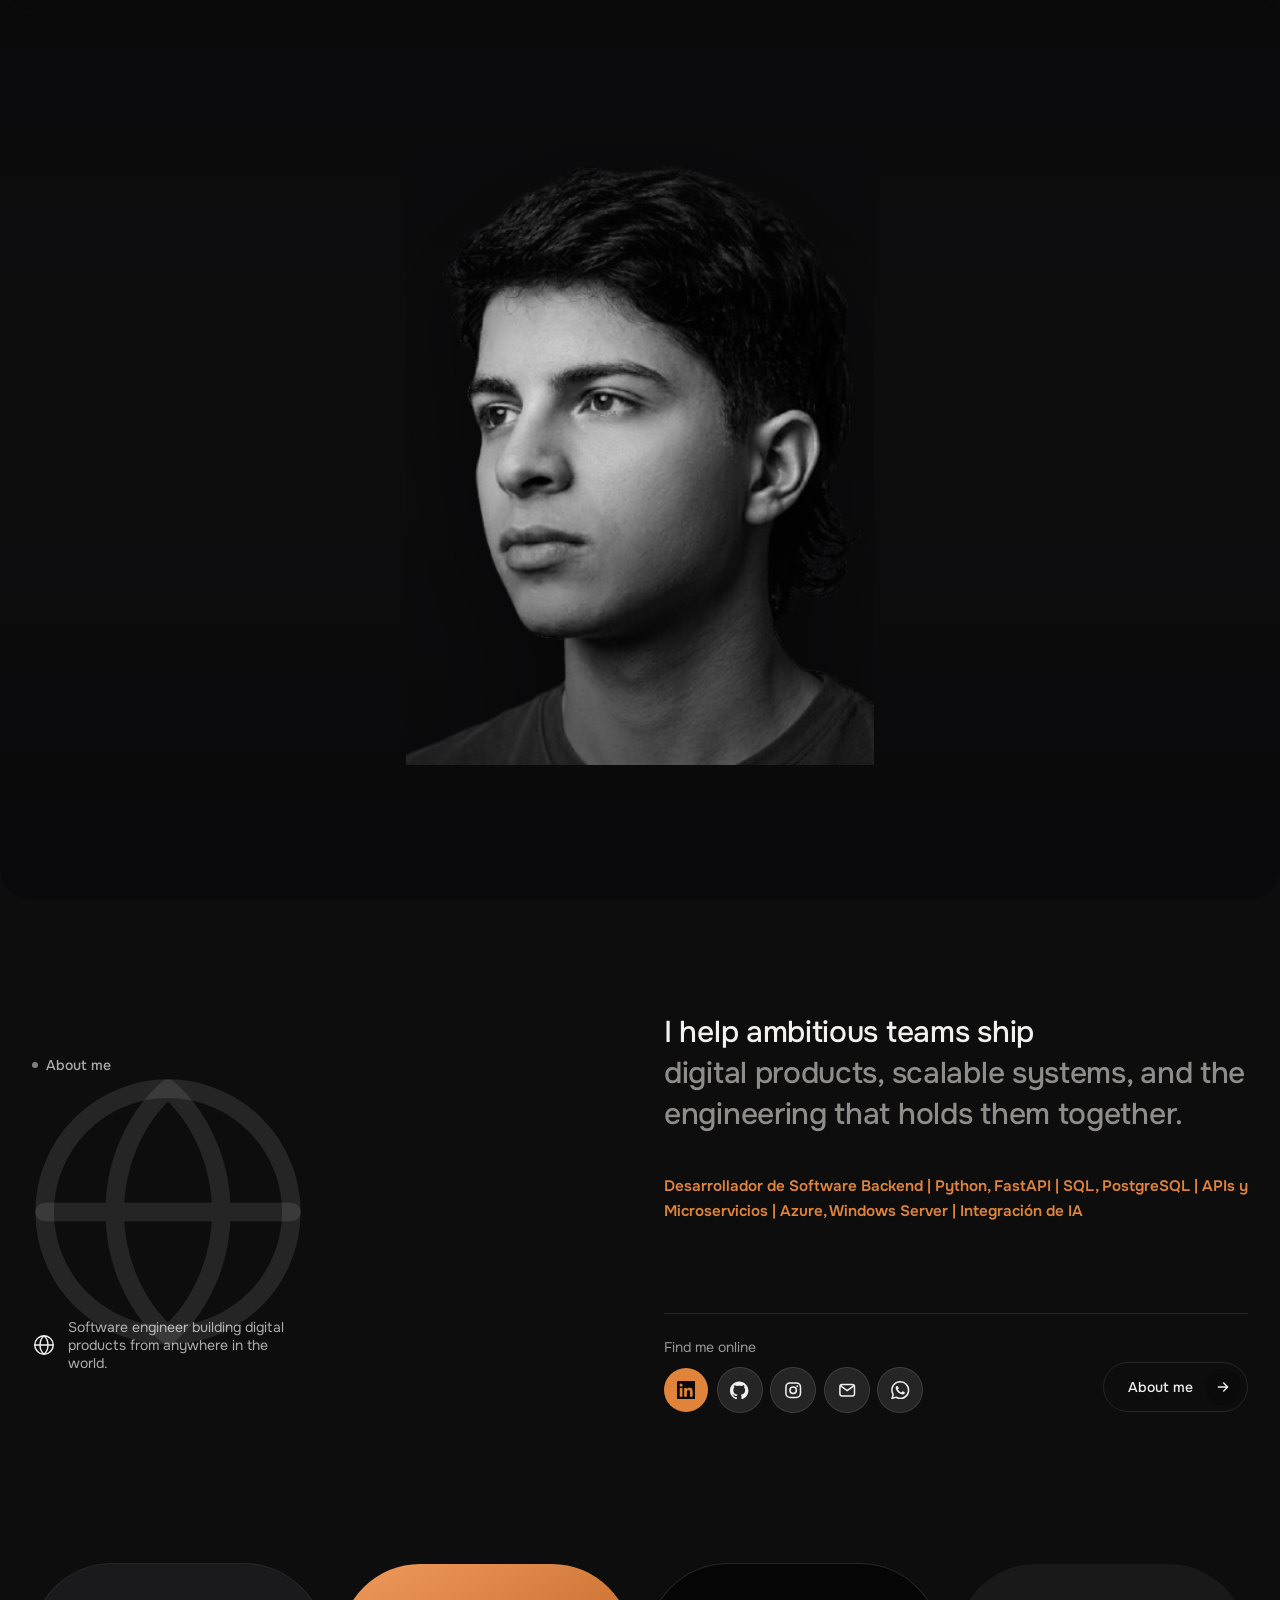
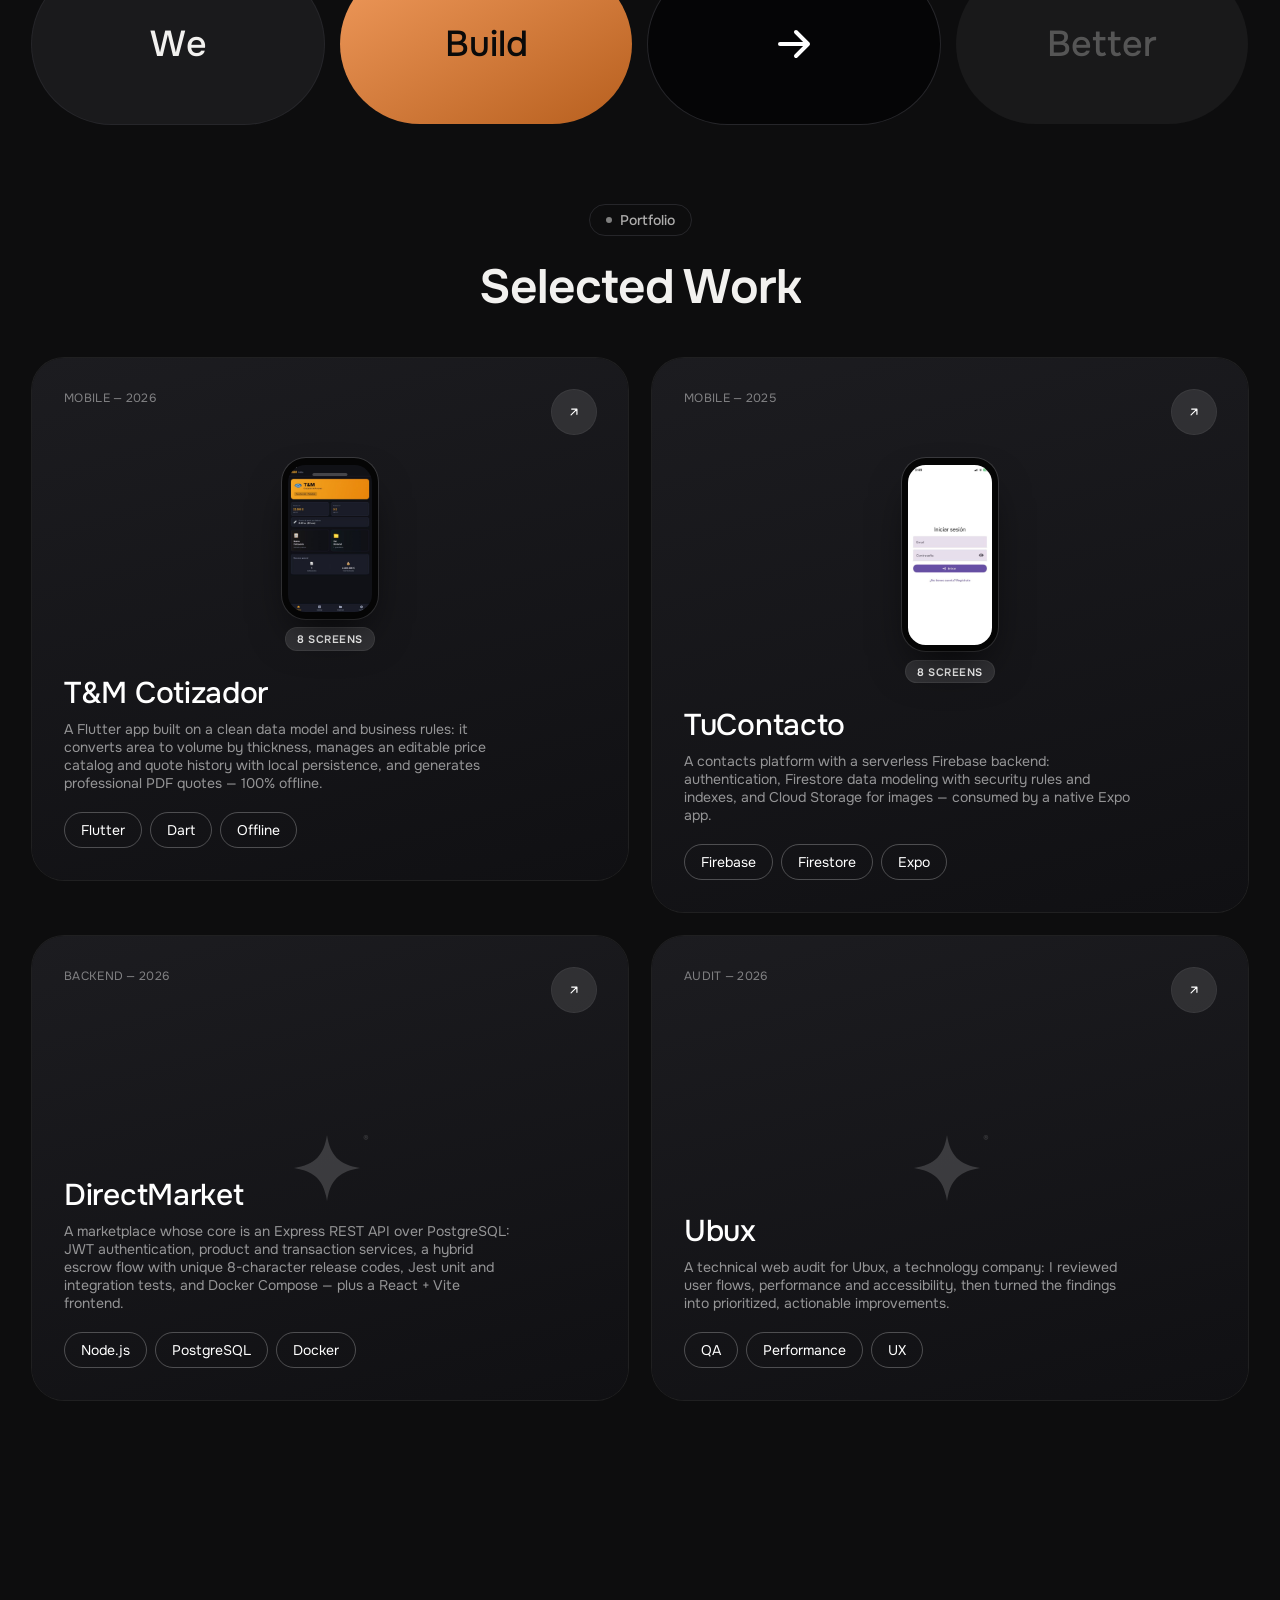
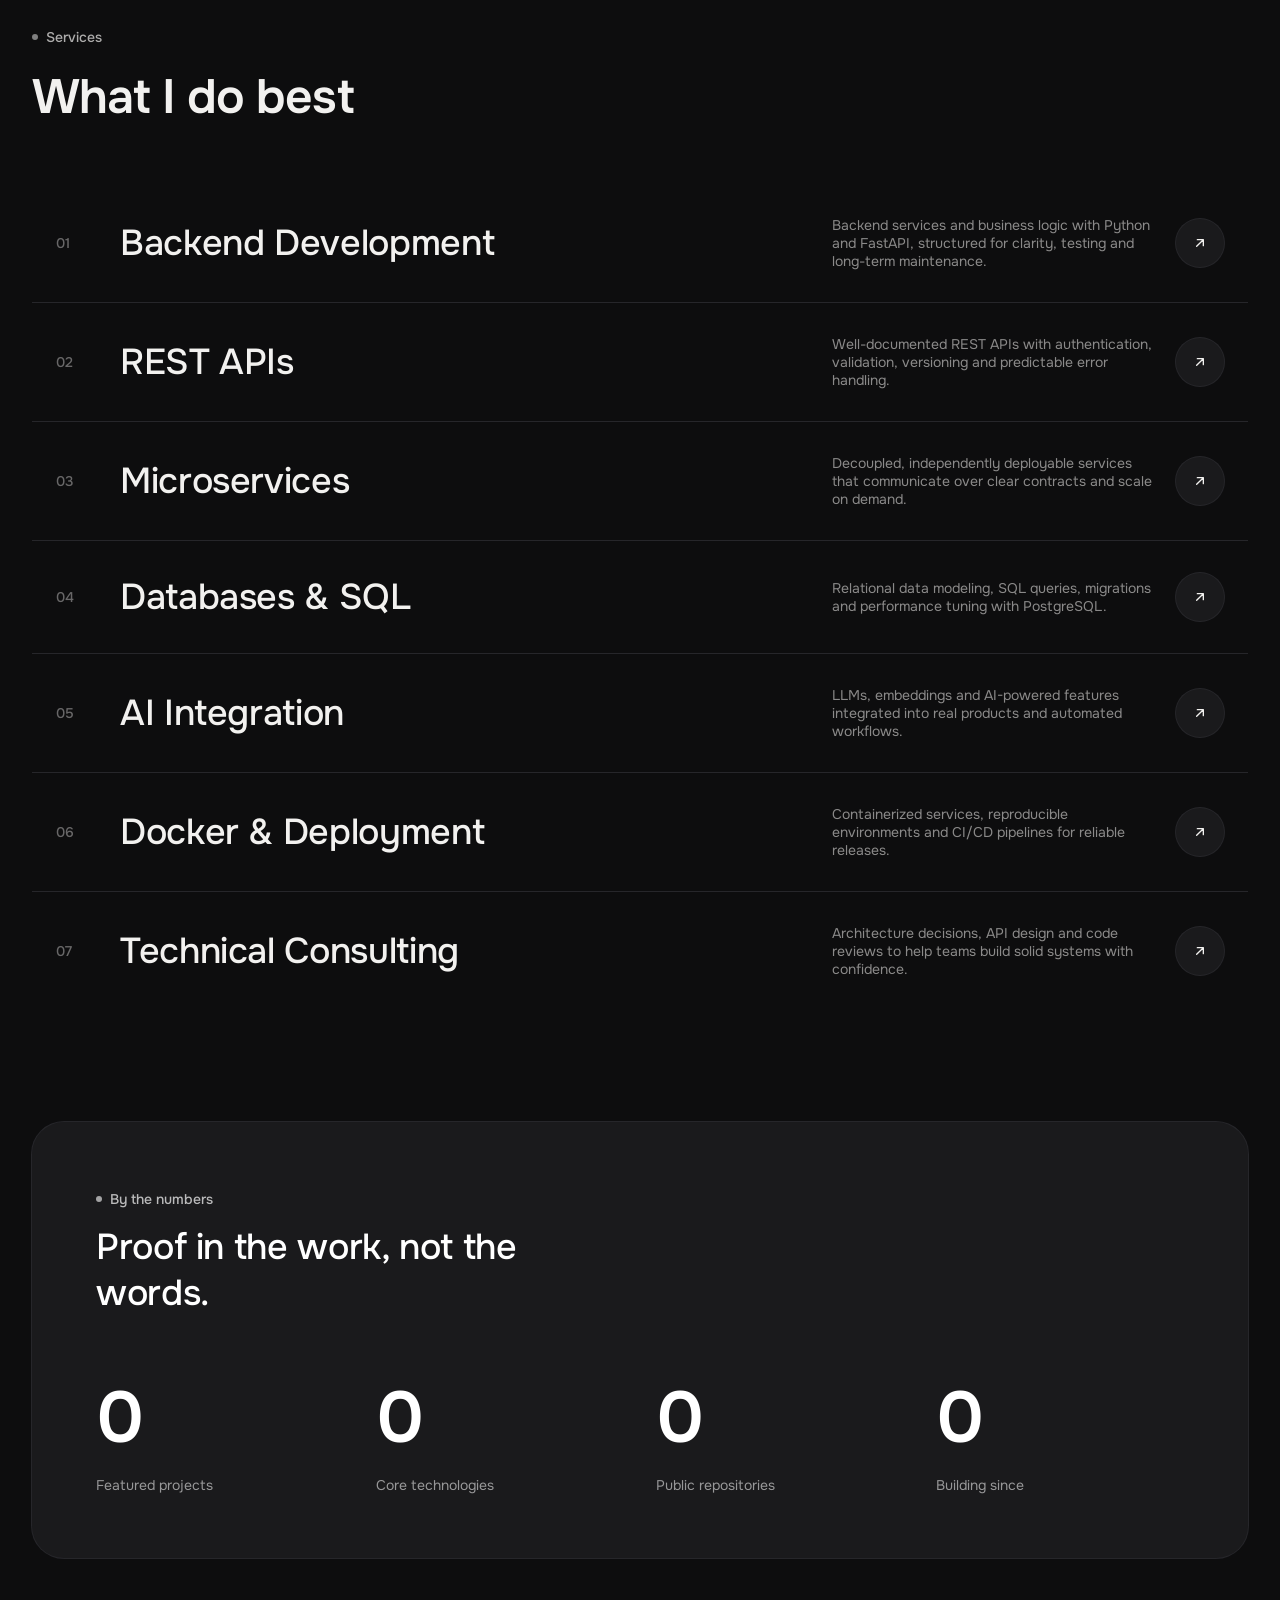
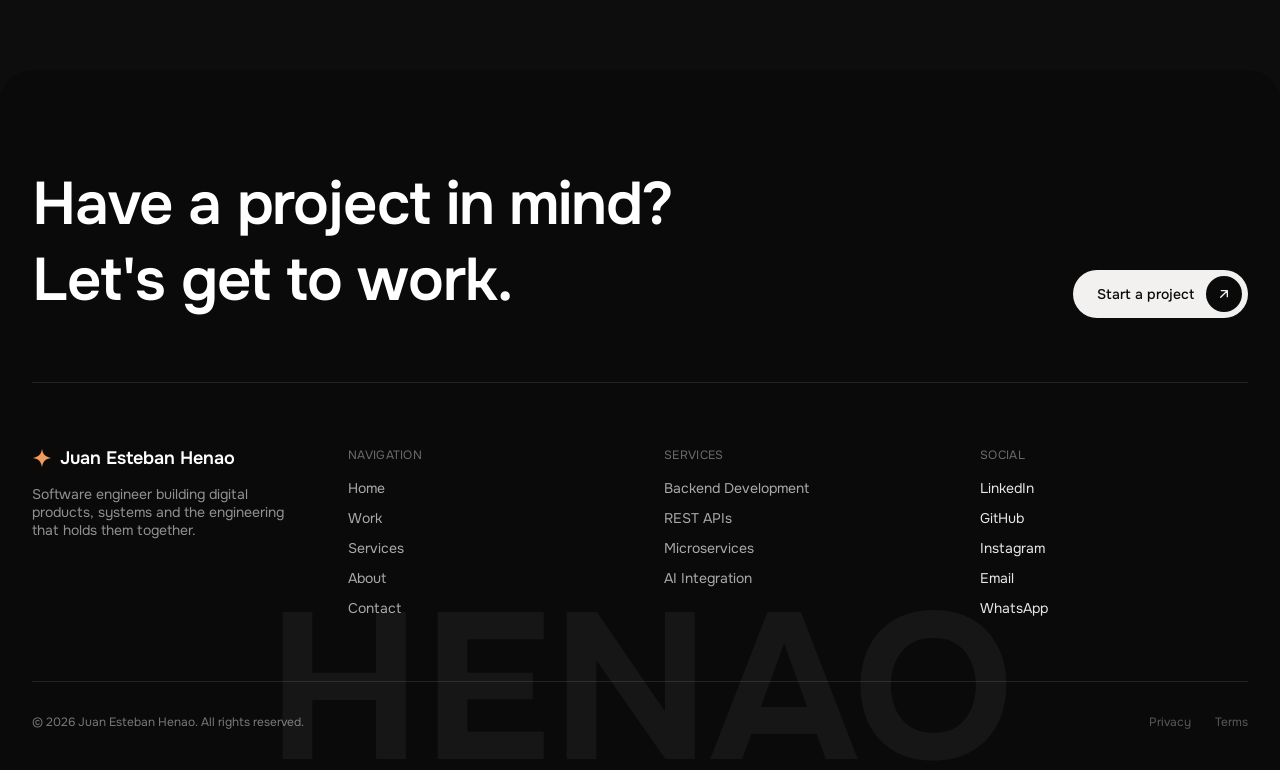
==== commit c9f81b34: "About: update Spanish translations to match requested text" ====
--- a/index.html
+++ b/index.html
@@ -790,8 +790,8 @@
         </h2>
         <div class="about-body" data-reveal="rise" data-delay="120">
           <p class="about-role">Desarrollador de Software Backend | Python, FastAPI | SQL, PostgreSQL | APIs y Microservicios | Azure, Windows Server | Integración de IA</p>
-          <p data-en="I am a software developer based in Colombia, focused on backend development, services, and cloud solutions. I build REST APIs and microservices using Python and FastAPI, design and query relational databases with SQL and PostgreSQL, and integrate AI capabilities into real-world products and solutions." data-es="Desarrollador de software con base en Colombia, enfocado al desarrollo backend, servicios y soluciones en la nube. Construyo APIs REST y microservicios con Python y FastAPI, diseño y consulto bases de datos relacionales con SQL y PostgreSQL, e integro capacidades de IA en productos y soluciones reales."></p>
-          <p data-en="I also work with Microsoft technologies, including Windows Server and Azure, with a strong interest in developing, deploying, managing, and scaling services across on-premises and cloud environments." data-es="También trabajo con tecnologías de Microsoft, incluyendo Windows Server y Azure, con gran interés en desarrollar, desplegar, administrar y escalar servicios tanto en entornos on-premise como en la nube."></p>
+          <p data-en="I am a software developer based in Colombia, focused on backend development, services, and cloud solutions. I build REST APIs and microservices using Python and FastAPI, design and query relational databases with SQL and PostgreSQL, and integrate AI capabilities into real-world products and solutions." data-es="Soy desarrollador de software con base en Colombia, enfocado al desarrollo backend, servicios y soluciones en la nube. Construyo APIs REST y microservicios con Python y FastAPI, diseño y consulto bases de datos relacionales con SQL y PostgreSQL, e integro capacidades de IA en productos y soluciones del mundo real."></p>
+          <p data-en="I also work with Microsoft technologies, including Windows Server and Azure, with a strong interest in developing, deploying, managing, and scaling services across on-premises and cloud environments." data-es="También trabajo con tecnologías de Microsoft, incluyendo Windows Server y Azure, con un gran interés en desarrollar, desplegar, administrar y escalar servicios tanto en entornos on-premises como en la nube."></p>
           <p data-en="I am passionate about clean architecture, well-documented APIs, automation, and building reliable, secure, and scalable services. I enjoy turning complex problems into simple, efficient, and maintainable solutions by combining software development, infrastructure, cloud technologies, and artificial intelligence." data-es="Me apasiona la arquitectura limpia, las APIs bien documentadas, la automatización y la construcción de servicios confiables, seguros y escalables. Disfruto transformar problemas complejos en soluciones simples, eficientes y mantenibles, combinando desarrollo de software, infraestructura, tecnologías cloud e inteligencia artificial."></p>
         </div>
         <div class="about-foot" data-reveal="rise" data-delay="200">
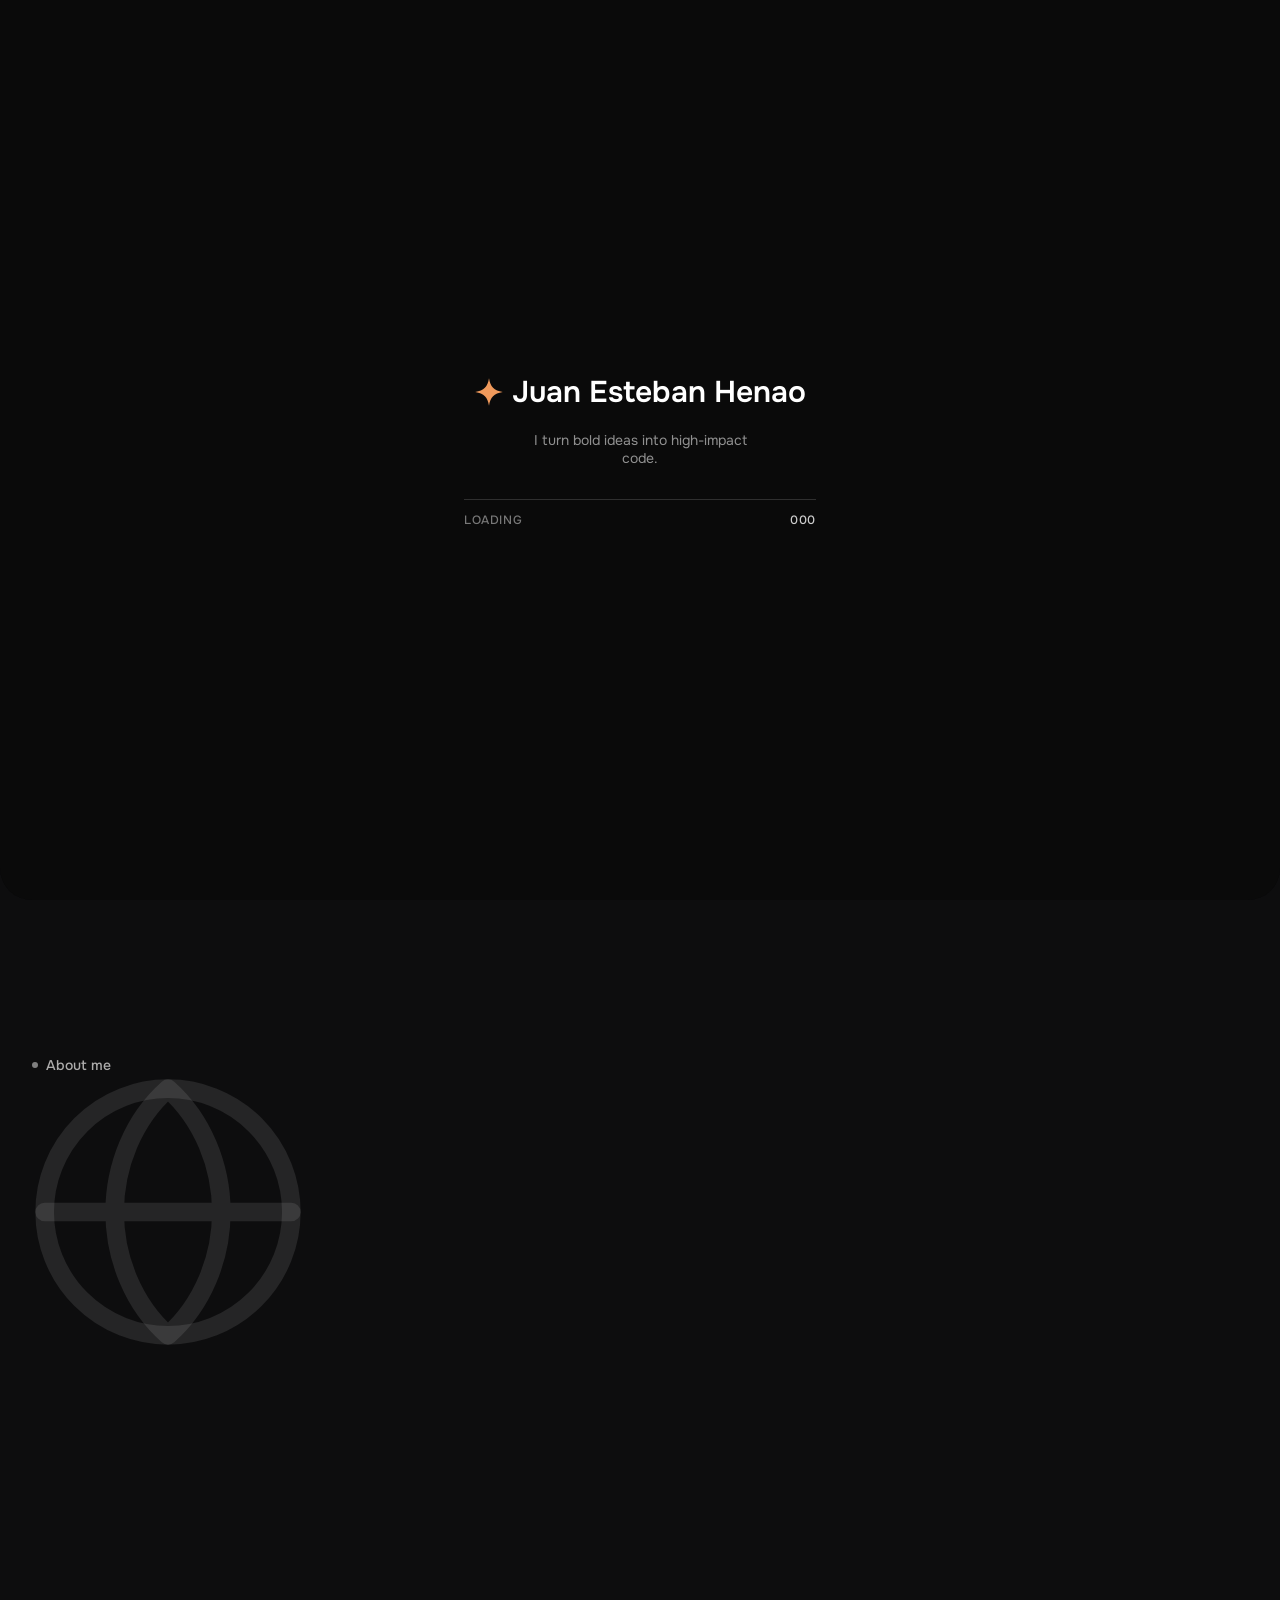
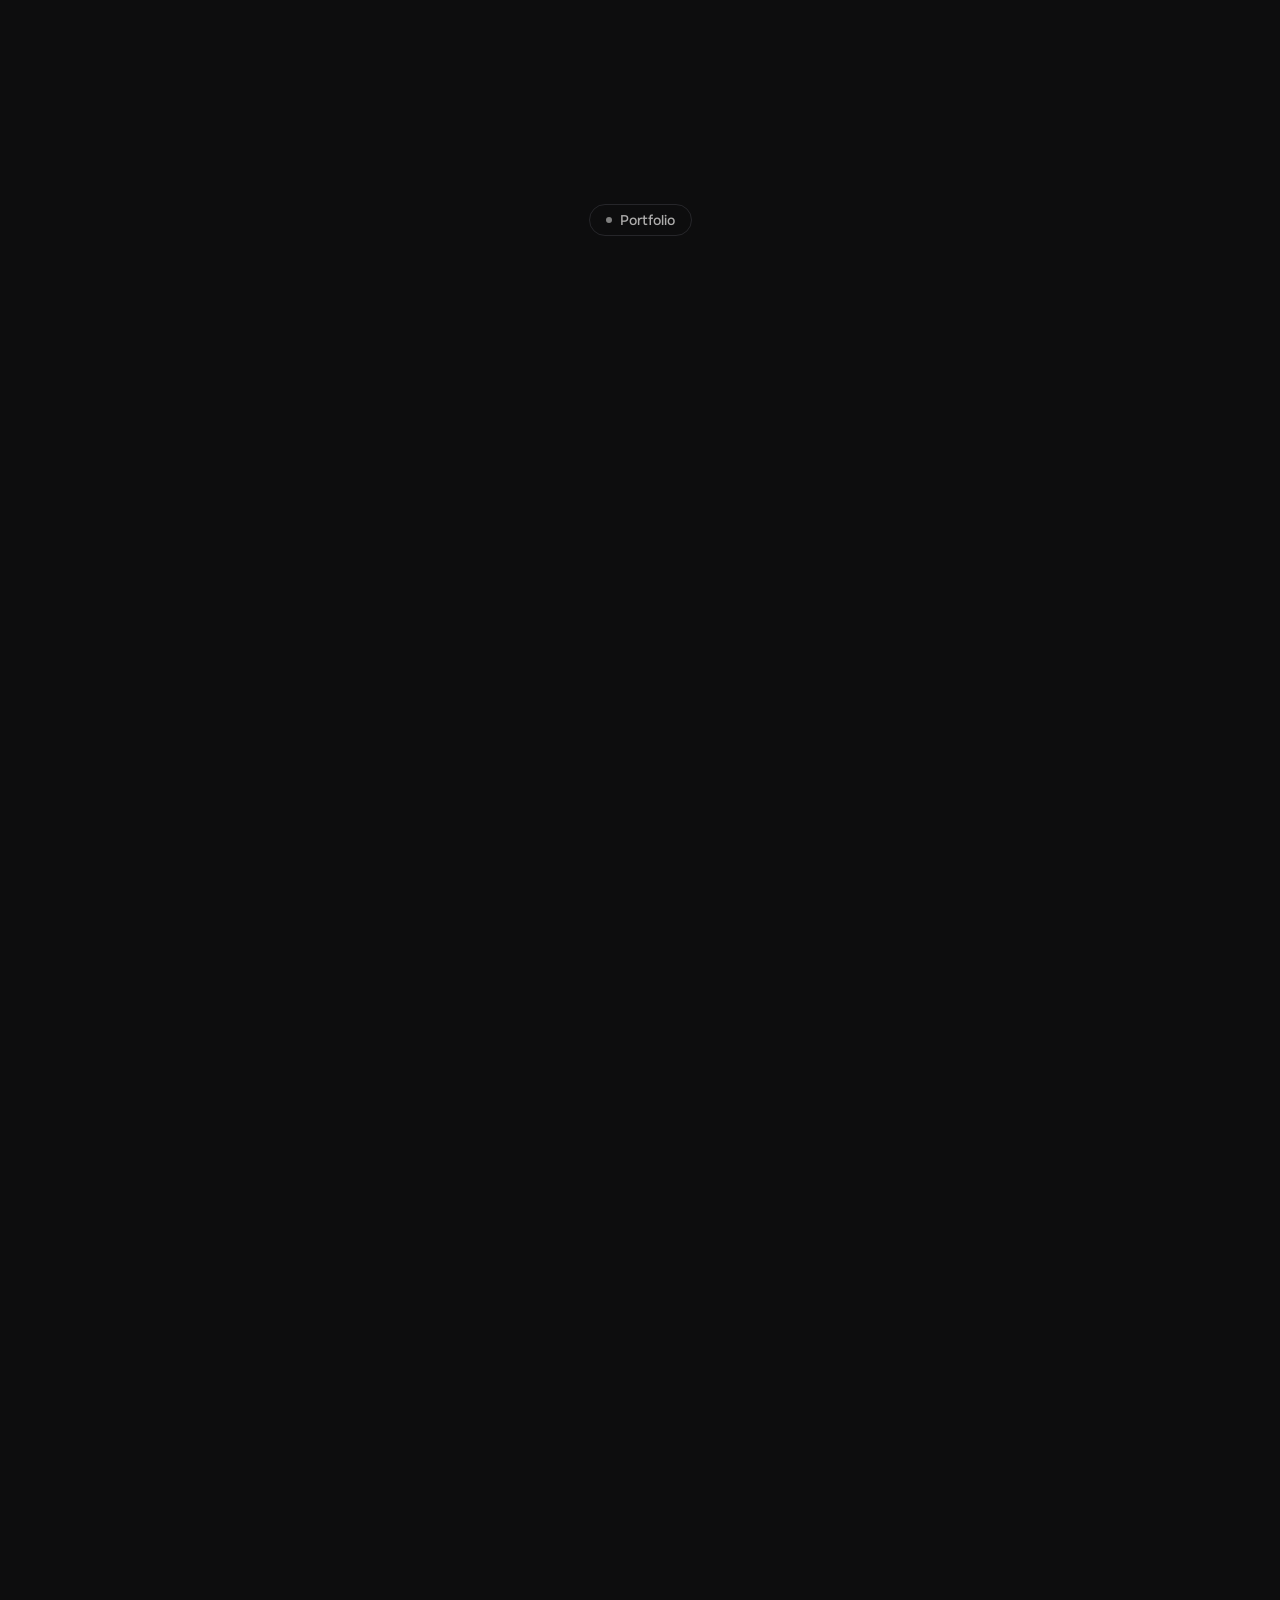
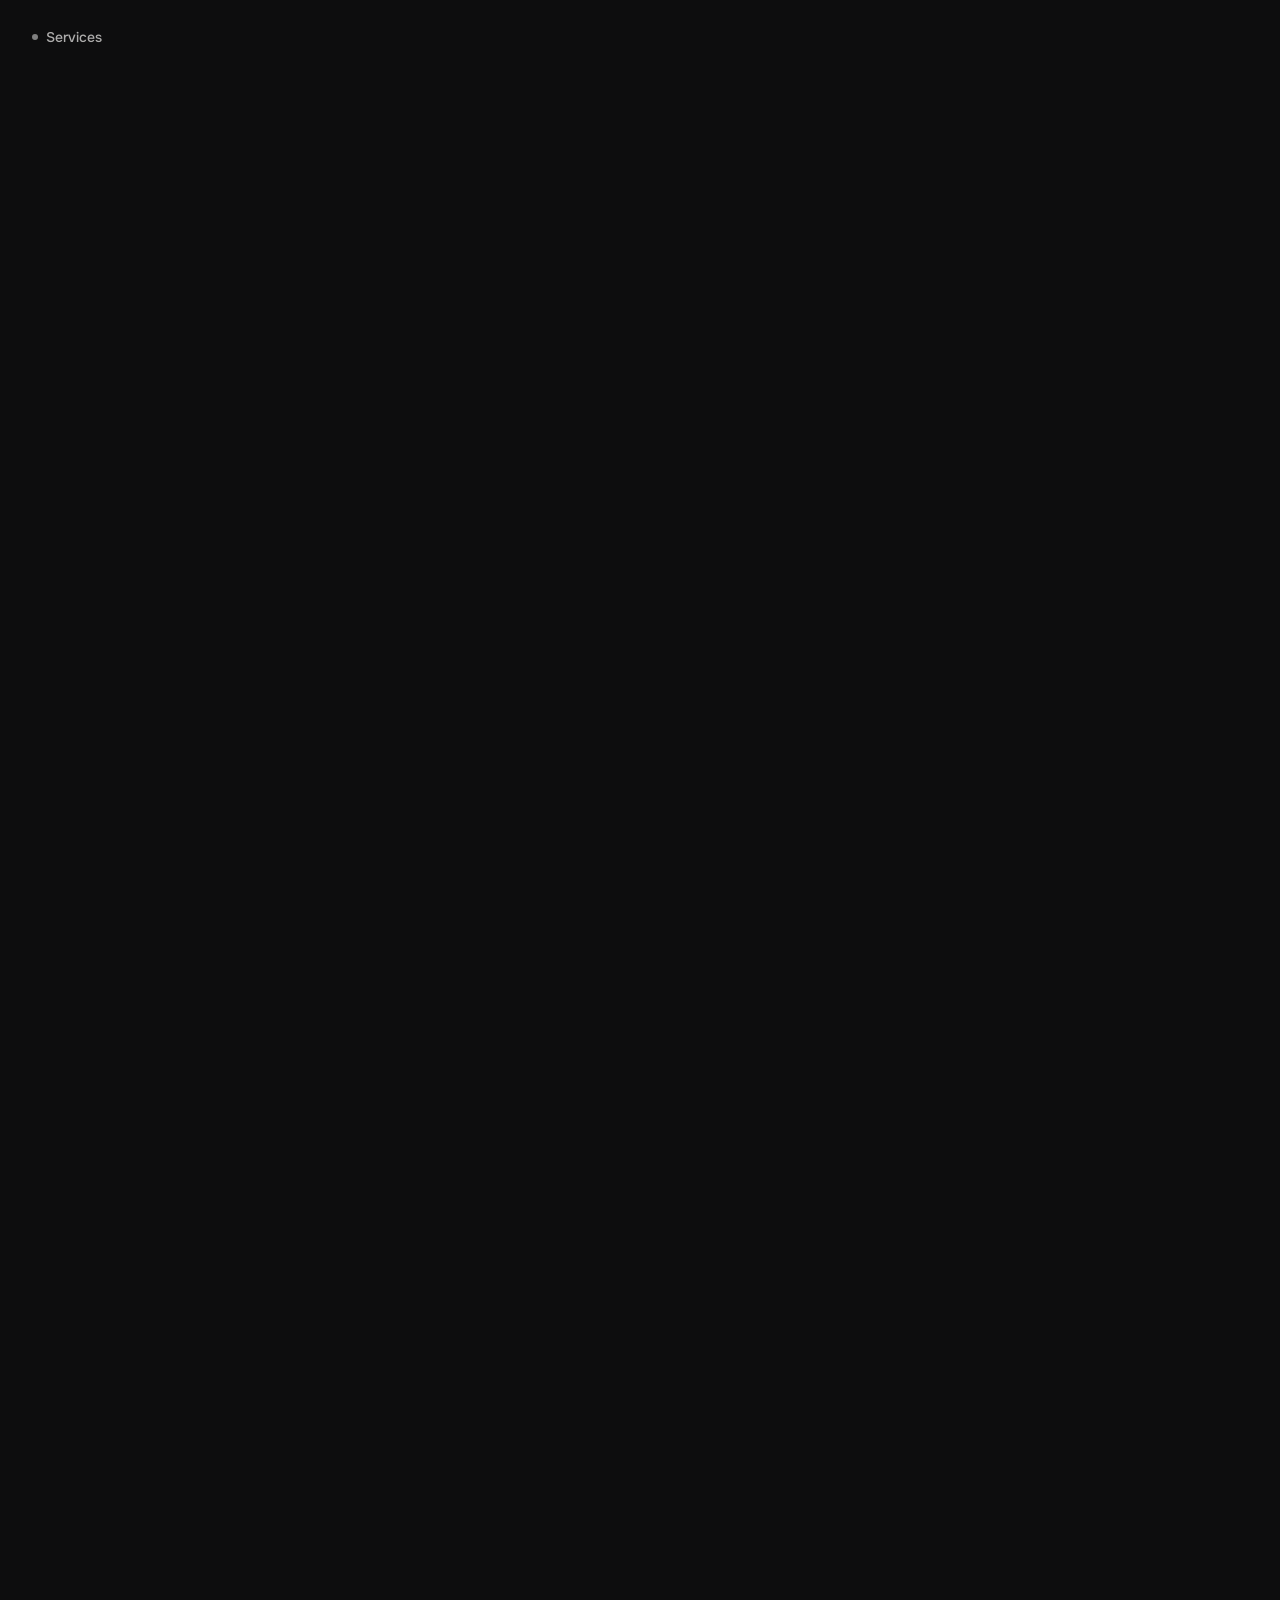
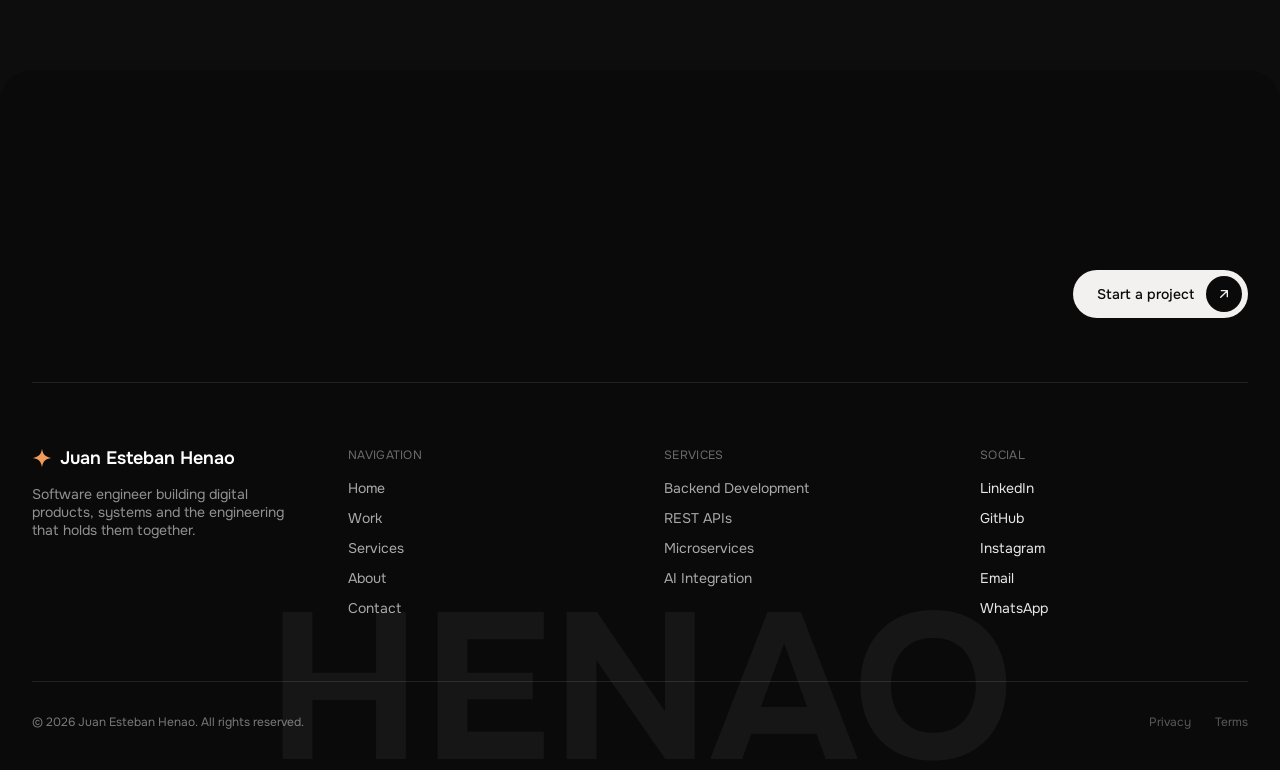
==== commit 6a9a6802: "About: ensure bilingual texts work via i18n and update Spanish translations" ====
--- a/index.html
+++ b/index.html
@@ -2045,6 +2045,9 @@
   'Send request': 'Enviar solicitud',
   "Thanks for reaching out — I'll get back to you within one business day.": 'Gracias por escribir — te responderé en un día hábil.',
   'Switch language': 'Cambiar idioma'
+  'I am a software developer based in Colombia, focused on backend development, services, and cloud solutions. I build REST APIs and microservices using Python and FastAPI, design and query relational databases with SQL and PostgreSQL, and integrate AI capabilities into real-world products and solutions.': 'Soy desarrollador de software con base en Colombia, enfocado al desarrollo backend, servicios y soluciones en la nube. Construyo APIs REST y microservicios con Python y FastAPI, diseño y consulto bases de datos relacionales con SQL y PostgreSQL, e integro capacidades de IA en productos y soluciones del mundo real.',
+  'I also work with Microsoft technologies, including Windows Server and Azure, with a strong interest in developing, deploying, managing, and scaling services across on-premises and cloud environments.': 'También trabajo con tecnologías de Microsoft, incluyendo Windows Server y Azure, con un gran interés en desarrollar, desplegar, administrar y escalar servicios tanto en entornos on-premises como en la nube.',
+  'I am passionate about clean architecture, well-documented APIs, automation, and building reliable, secure, and scalable services. I enjoy turning complex problems into simple, efficient, and maintainable solutions by combining software development, infrastructure, cloud technologies, and artificial intelligence.': 'Me apasiona la arquitectura limpia, las APIs bien documentadas, la automatización y la construcción de servicios confiables, seguros y escalables. Disfruto transformar problemas complejos en soluciones simples, eficientes y mantenibles, combinando desarrollo de software, infraestructura, tecnologías cloud e inteligencia artificial.',
 };
 const I18N_REV = {};
 Object.keys(I18N_ES).forEach(k => { I18N_REV[I18N_ES[k]] = k; });
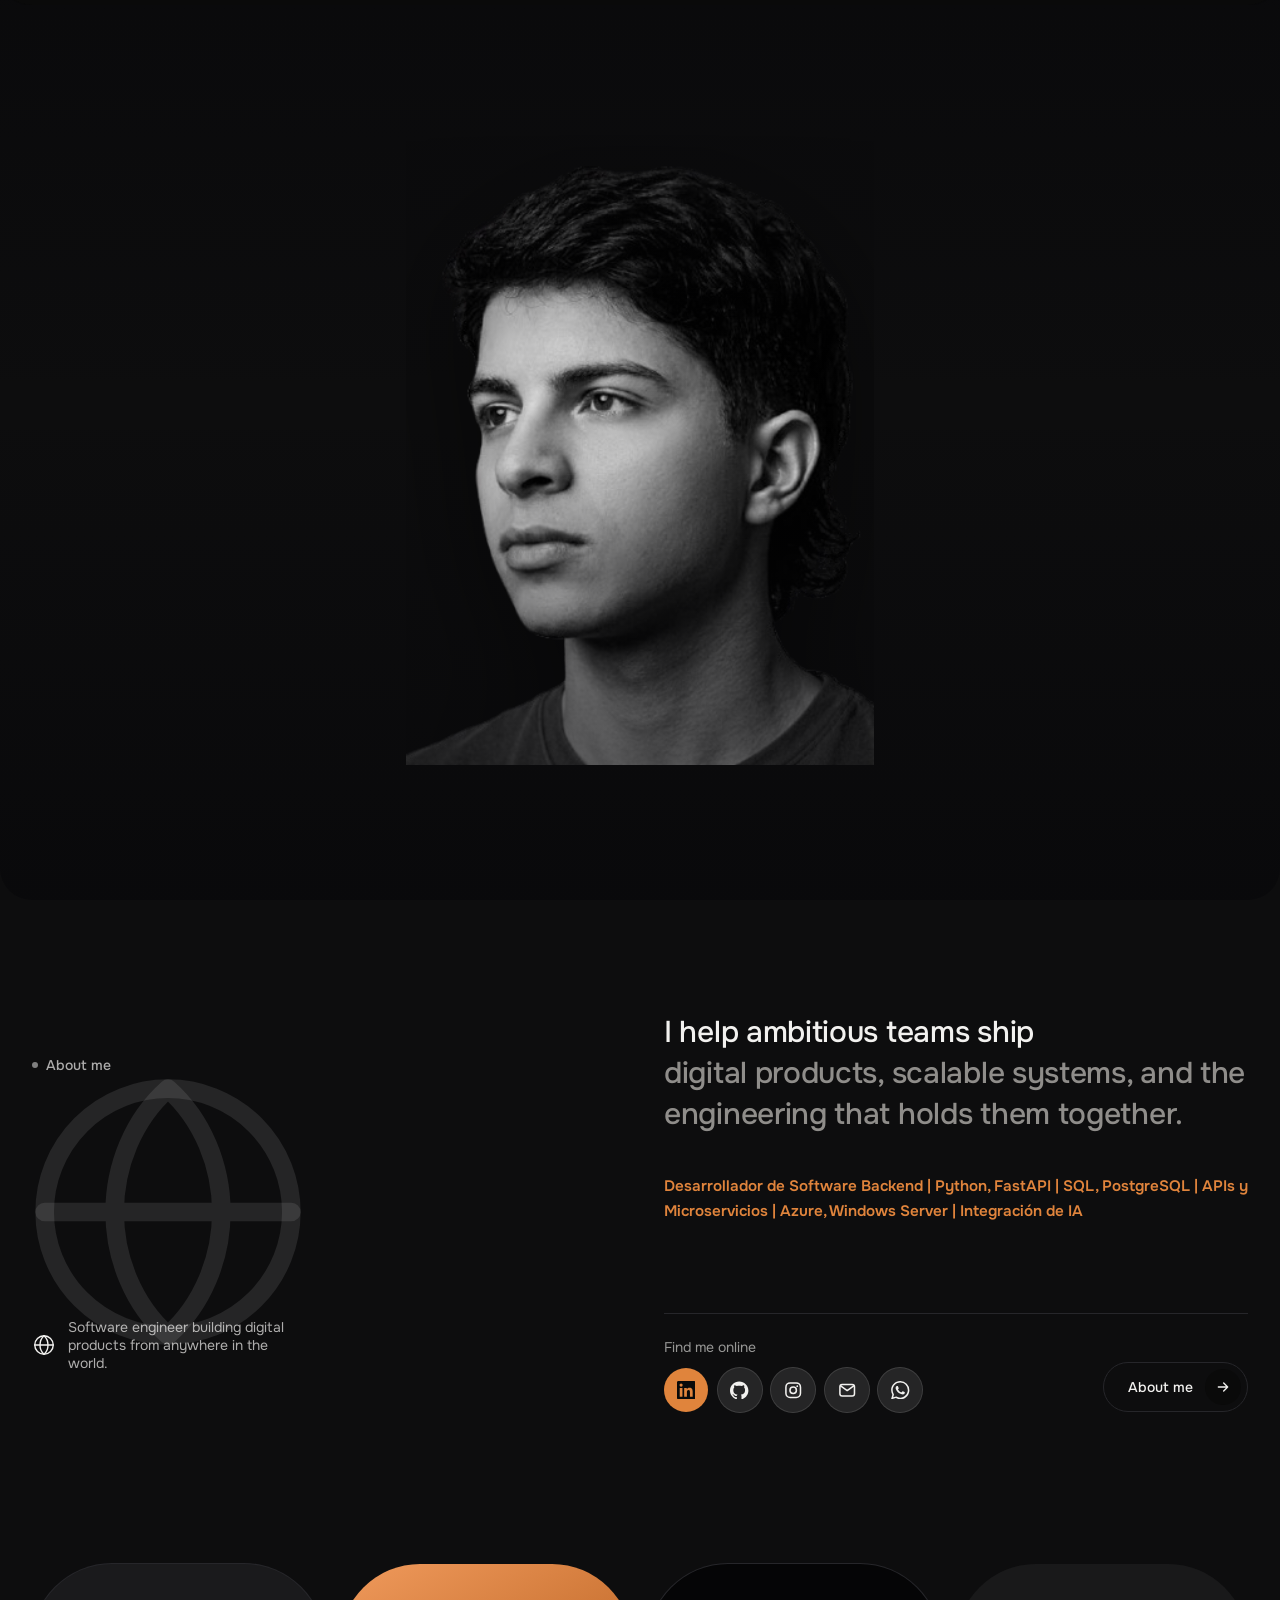
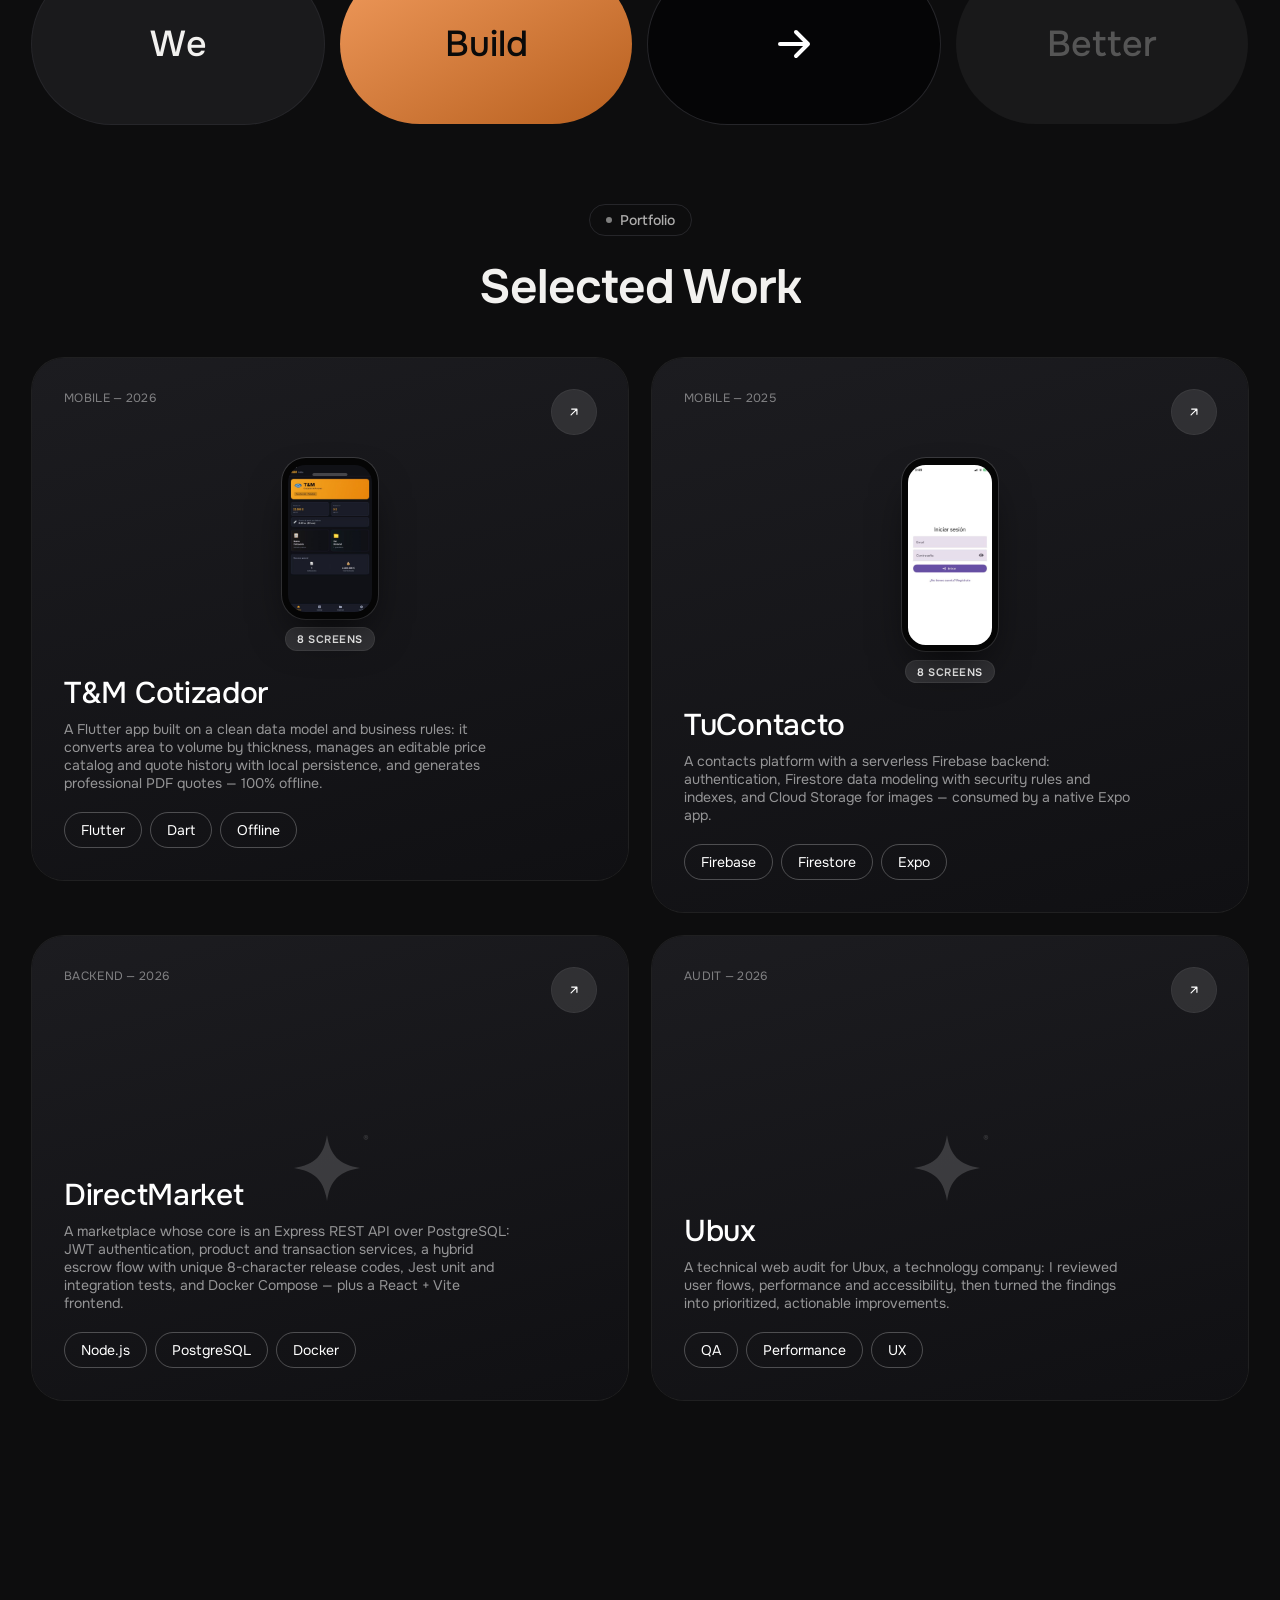
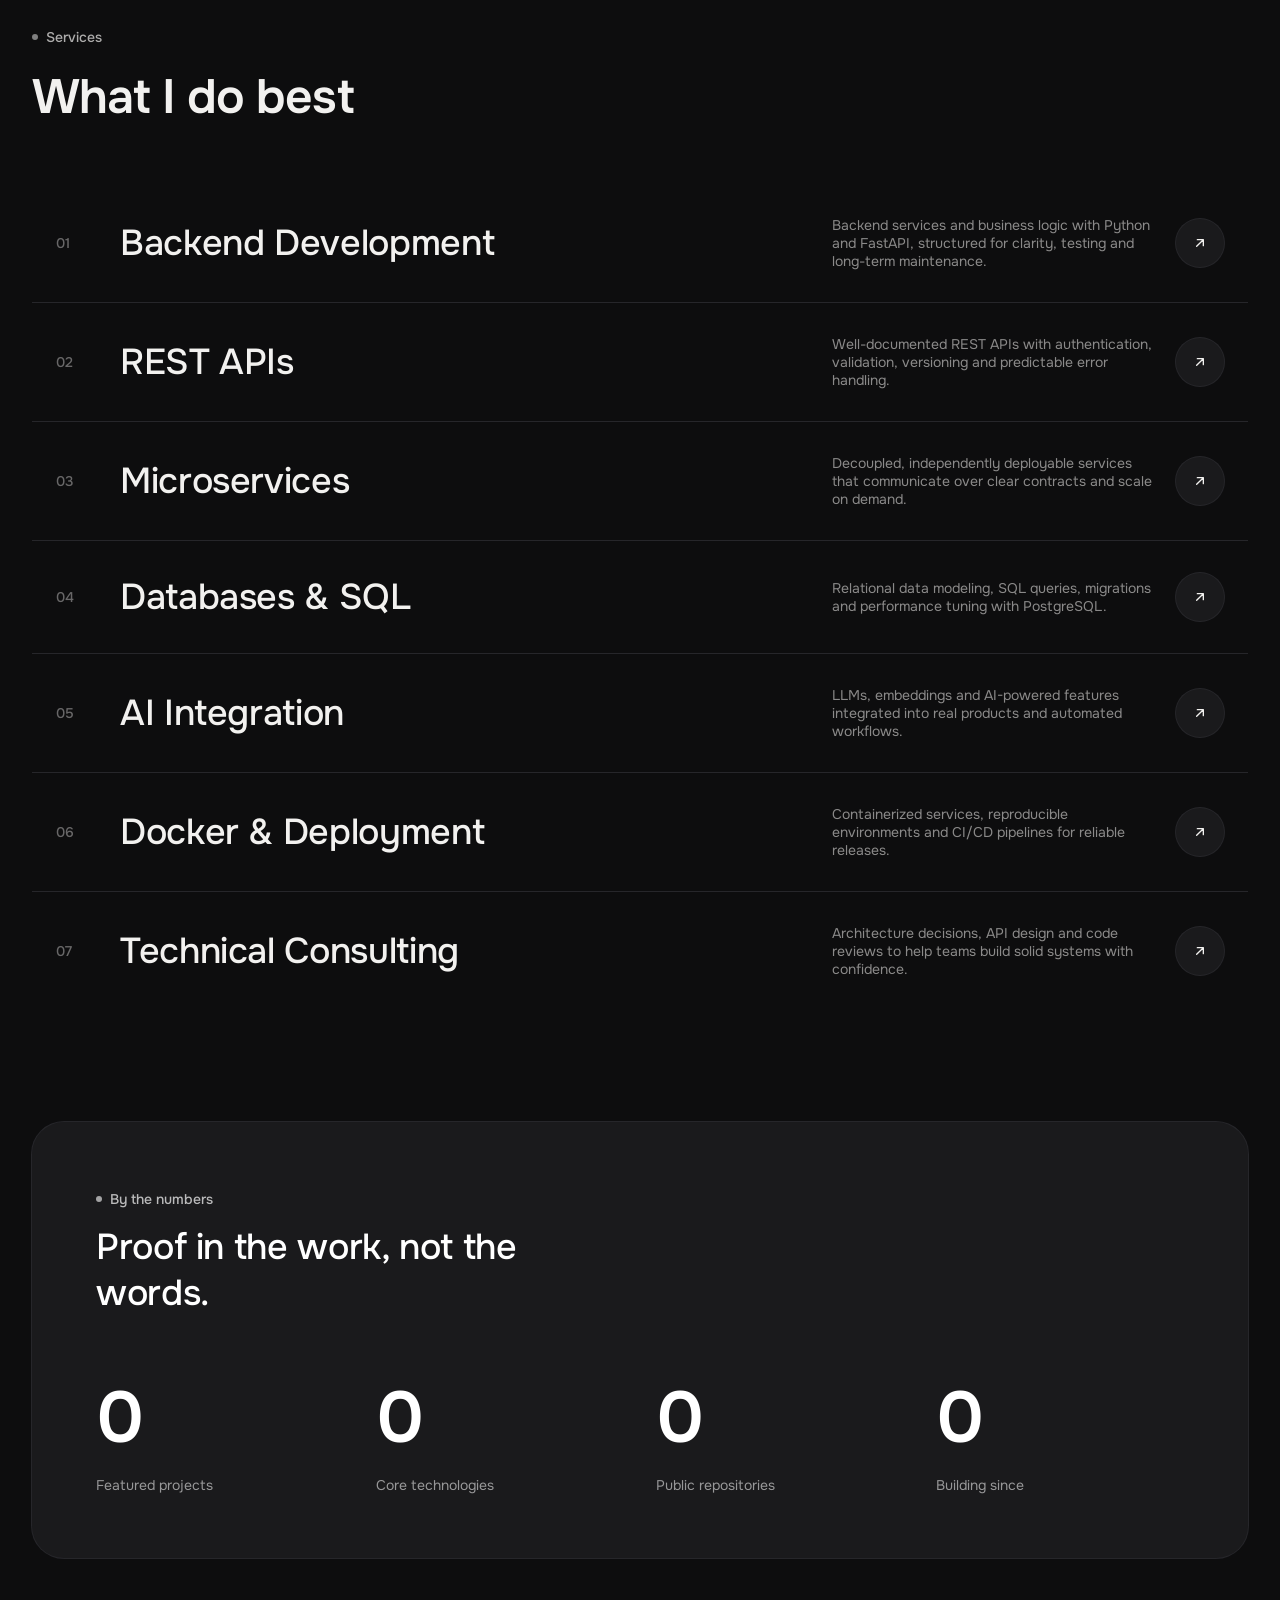
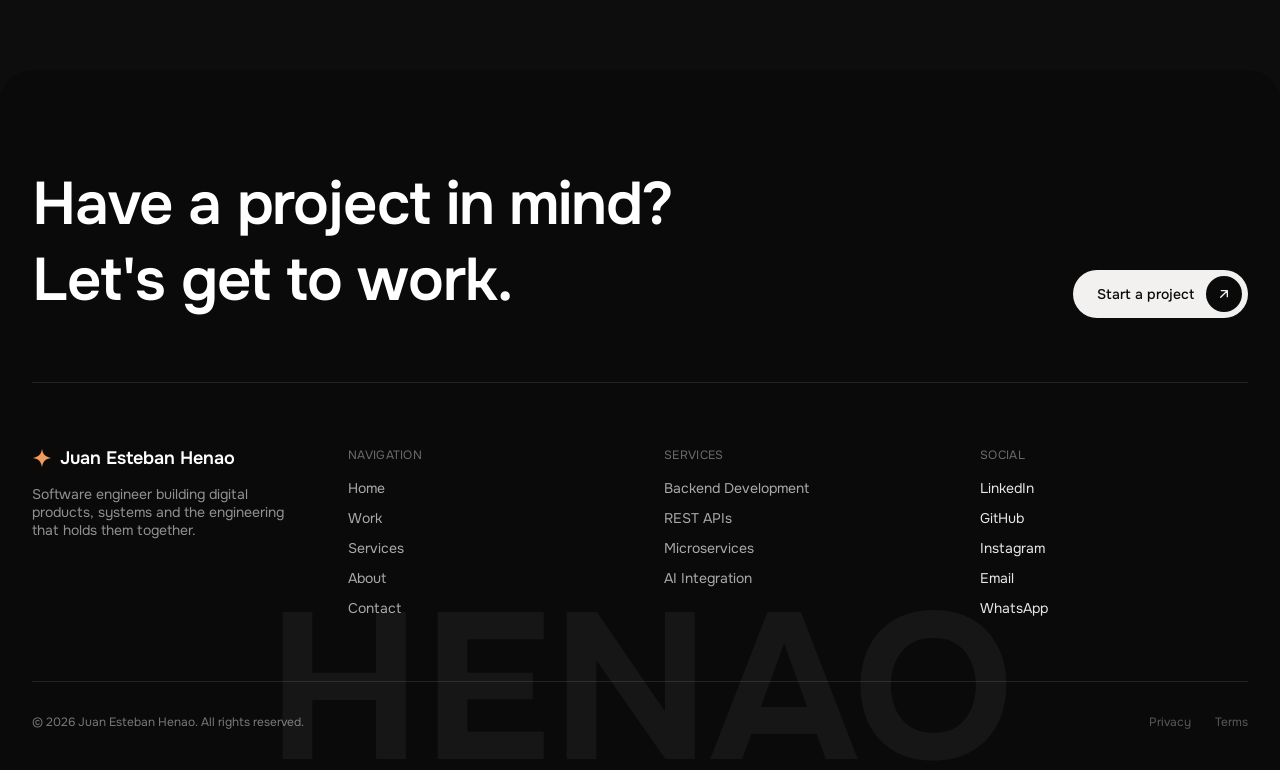
==== commit 38105267: "Revert About to previous configuration (restore bilingual data attributes)" ====
--- a/index.html
+++ b/index.html
@@ -2045,9 +2045,6 @@
   'Send request': 'Enviar solicitud',
   "Thanks for reaching out — I'll get back to you within one business day.": 'Gracias por escribir — te responderé en un día hábil.',
   'Switch language': 'Cambiar idioma'
-  'I am a software developer based in Colombia, focused on backend development, services, and cloud solutions. I build REST APIs and microservices using Python and FastAPI, design and query relational databases with SQL and PostgreSQL, and integrate AI capabilities into real-world products and solutions.': 'Soy desarrollador de software con base en Colombia, enfocado al desarrollo backend, servicios y soluciones en la nube. Construyo APIs REST y microservicios con Python y FastAPI, diseño y consulto bases de datos relacionales con SQL y PostgreSQL, e integro capacidades de IA en productos y soluciones del mundo real.',
-  'I also work with Microsoft technologies, including Windows Server and Azure, with a strong interest in developing, deploying, managing, and scaling services across on-premises and cloud environments.': 'También trabajo con tecnologías de Microsoft, incluyendo Windows Server y Azure, con un gran interés en desarrollar, desplegar, administrar y escalar servicios tanto en entornos on-premises como en la nube.',
-  'I am passionate about clean architecture, well-documented APIs, automation, and building reliable, secure, and scalable services. I enjoy turning complex problems into simple, efficient, and maintainable solutions by combining software development, infrastructure, cloud technologies, and artificial intelligence.': 'Me apasiona la arquitectura limpia, las APIs bien documentadas, la automatización y la construcción de servicios confiables, seguros y escalables. Disfruto transformar problemas complejos en soluciones simples, eficientes y mantenibles, combinando desarrollo de software, infraestructura, tecnologías cloud e inteligencia artificial.',
 };
 const I18N_REV = {};
 Object.keys(I18N_ES).forEach(k => { I18N_REV[I18N_ES[k]] = k; });
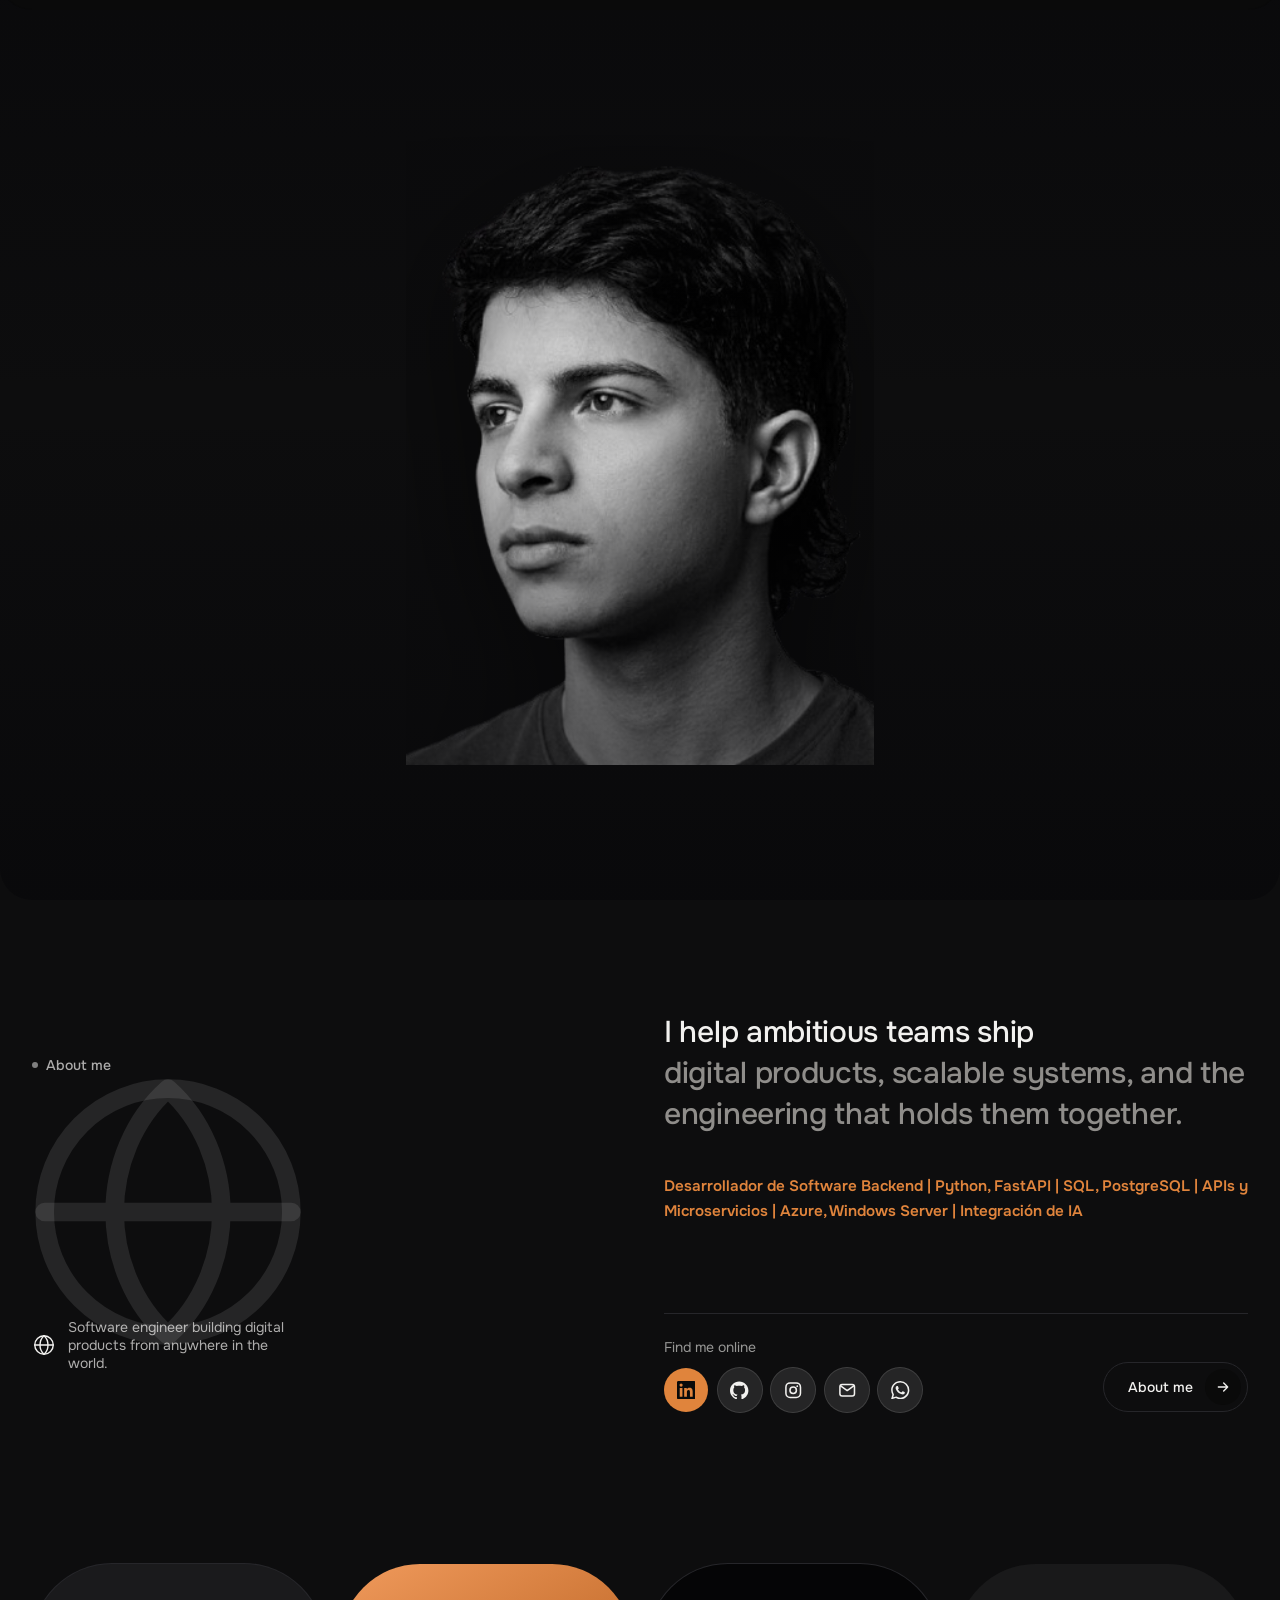
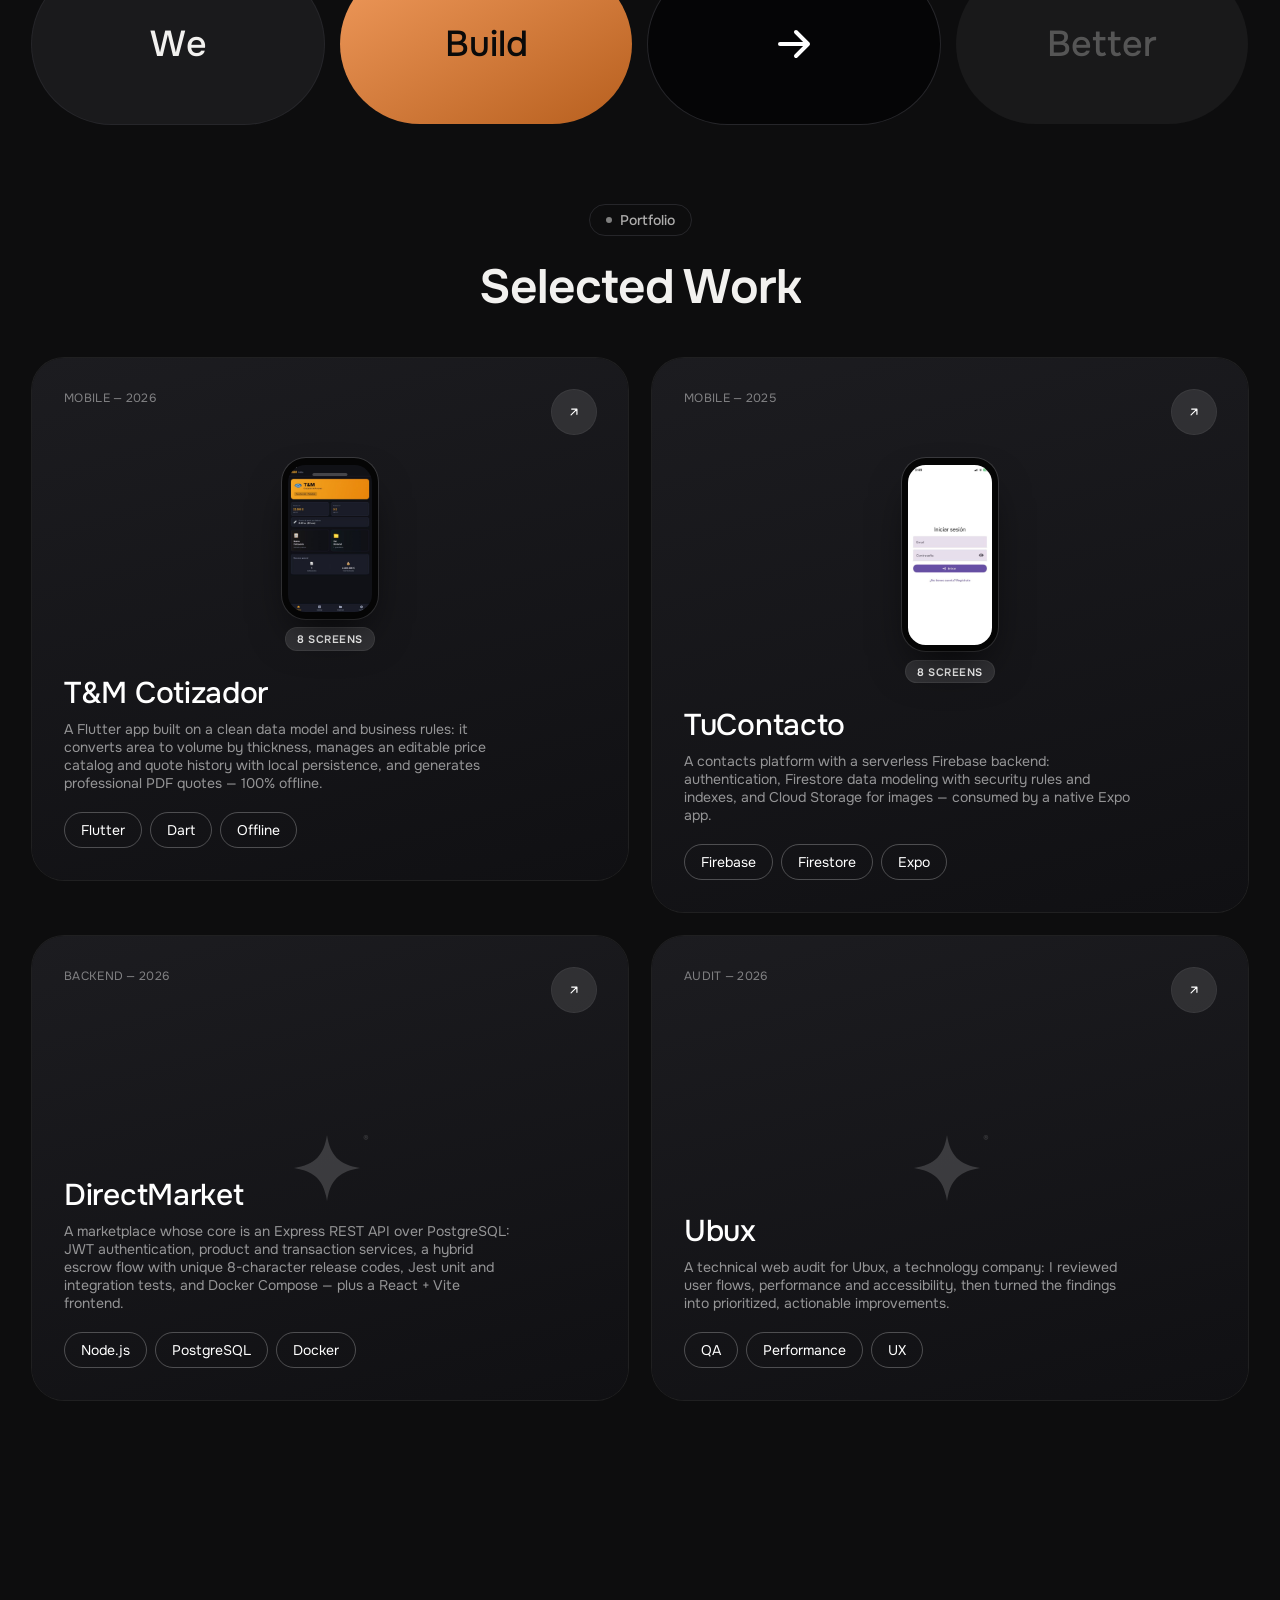
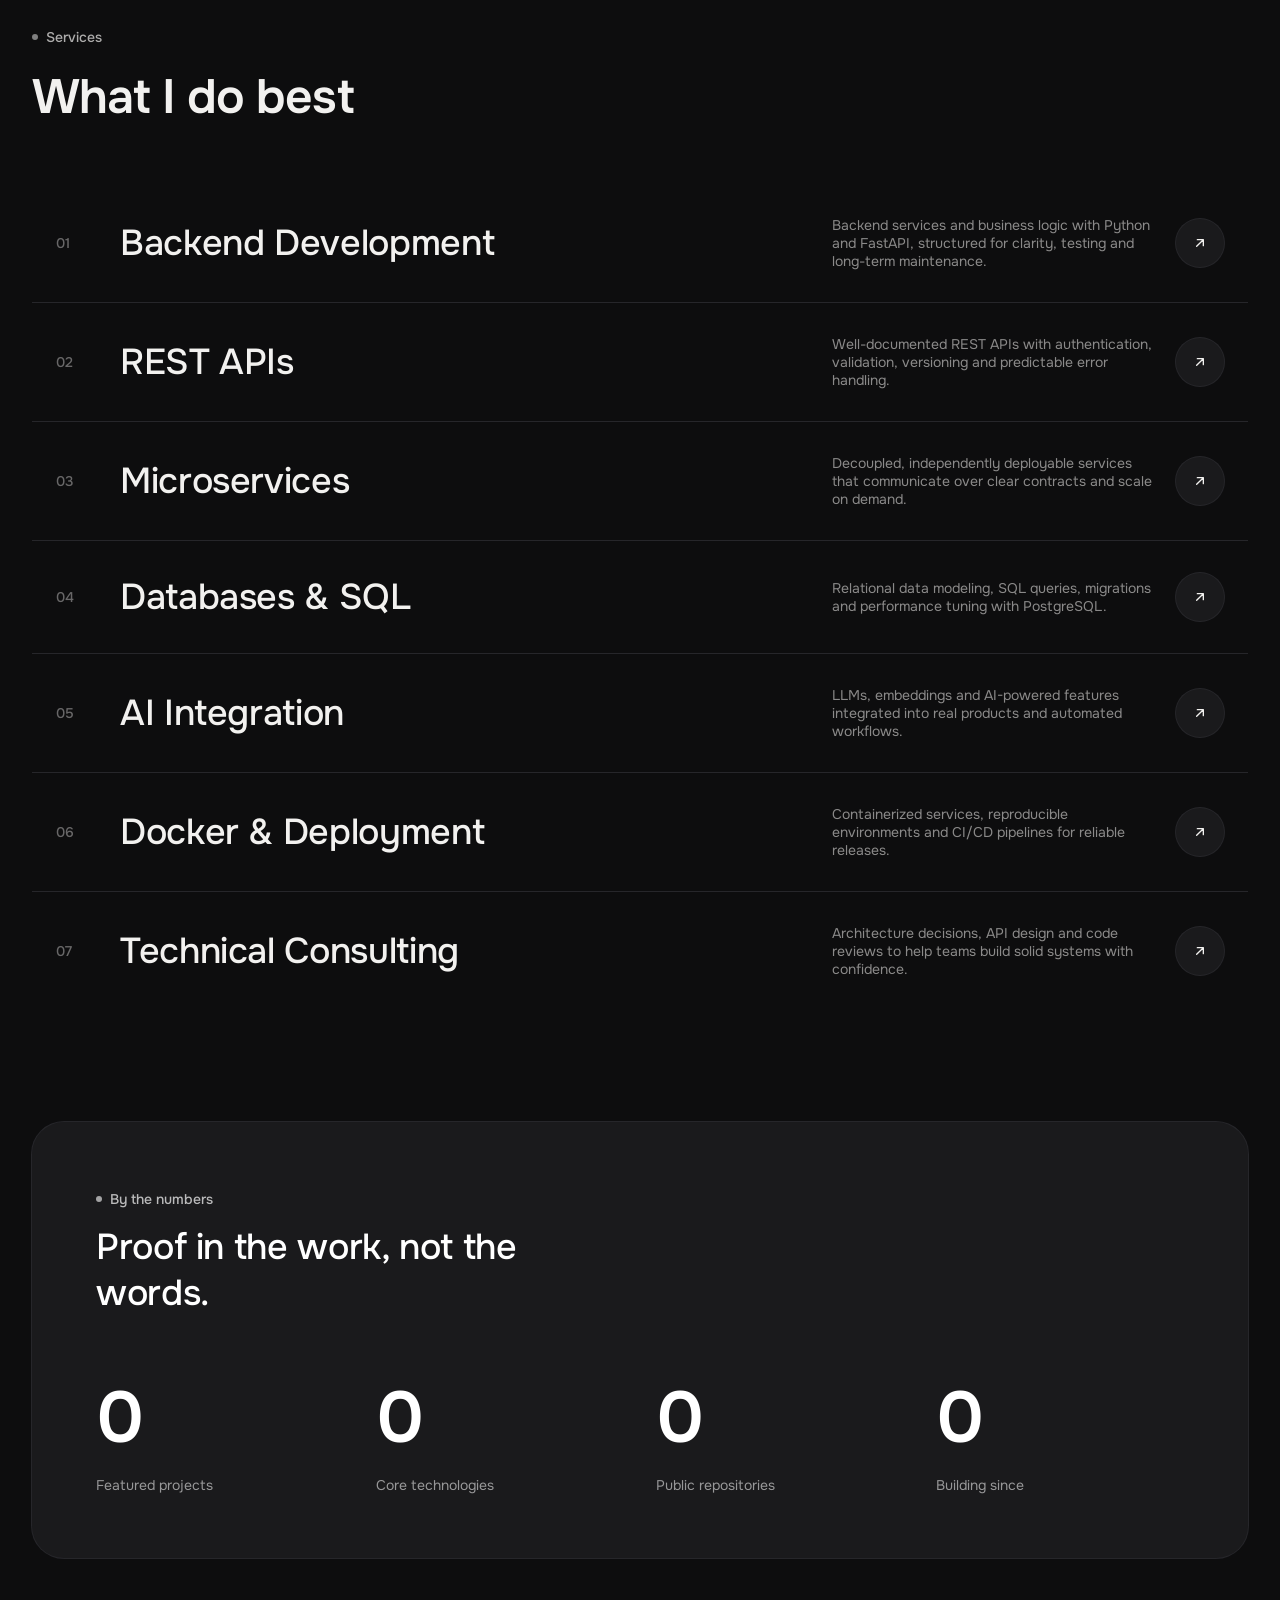
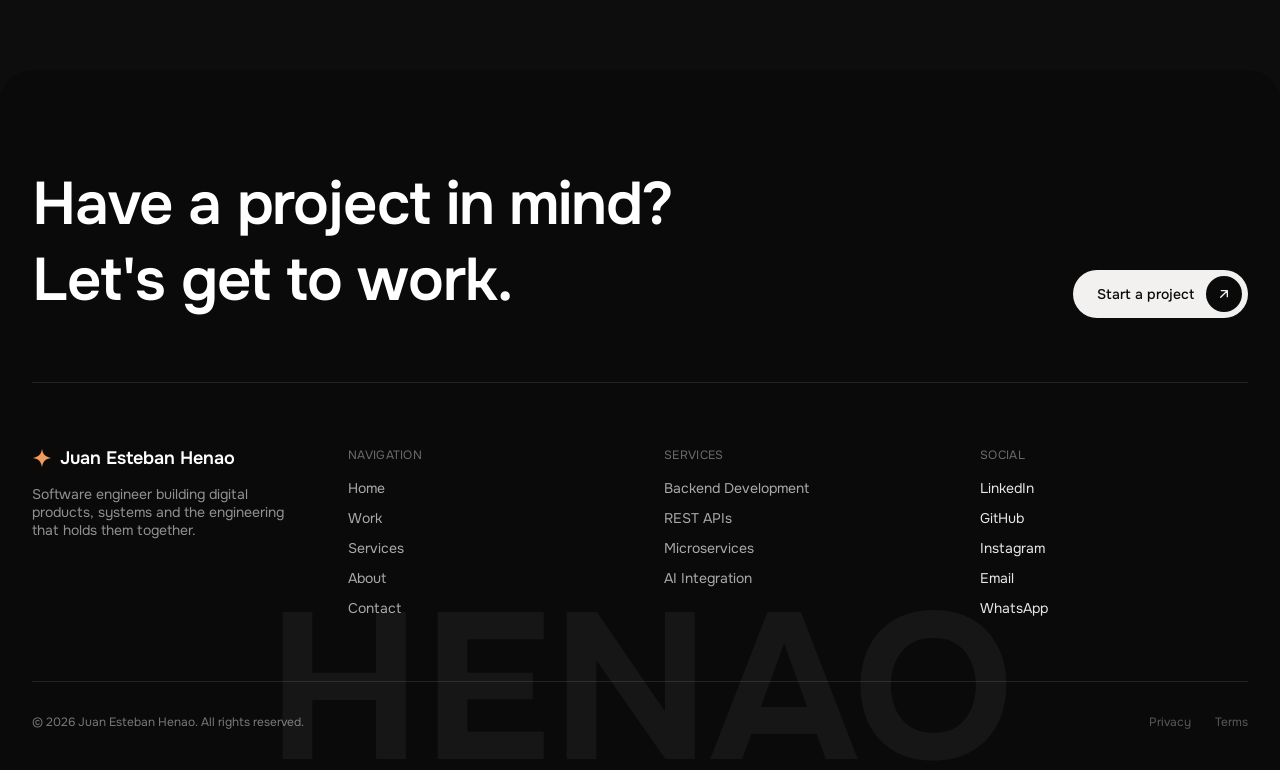
==== commit 69236fe0: "Fases 1-2 completas + modularización básica (JS/CSS) y .env.example" ====
--- a/index.html
+++ b/index.html
@@ -13,575 +13,7 @@
 <link rel="preconnect" href="https://fonts.googleapis.com">
 <link rel="preconnect" href="https://fonts.gstatic.com" crossorigin>
 <link href="https://fonts.googleapis.com/css2?family=Onest:wght@400;500;600;700&display=swap" rel="stylesheet">
-<style>
-/* ============================ TOKENS ============================ */
-:root{
-  --background:#0d0d0e; --foreground:#f2f1ef;
-  --ink:#0a0a0a;
-  --muted:#8f8d8a; --subtle:#5c5b59;
-  --line:#26262a;
-  --surface:#1a1a1c; --surface-2:#26262a;
-  --accent:#e0843c; --accent-from:#f09a5c; --accent-to:#b75f1e;
-  --hero-from:#1b1b1d; --hero-to:#0d0d0e;
-  --radius-pill:9999px; --radius-card:2rem; --radius-card-sm:1.25rem; --radius-control:.875rem;
-  --text-watermark:min(13rem, 20vw);
-  --container-shell:88rem;
-}
-
-/* ============================ RESET / BASE ============================ */
-*,*::before,*::after{ box-sizing:border-box; margin:0; padding:0 }
-html{ font-size:16px; -webkit-font-smoothing:antialiased; scrollbar-width:none; -ms-overflow-style:none }
-html::-webkit-scrollbar, body::-webkit-scrollbar{ width:0; height:0; display:none }
-body{ background:var(--background); color:var(--foreground); font-family:'Onest',sans-serif; overflow-x:hidden; color-scheme:dark }
-a{ color:inherit; text-decoration:none }
-button{ font:inherit; color:inherit; background:none; border:none; cursor:pointer }
-ul{ list-style:none }
-img{ display:block }
-svg{ display:block }
-.sr-only{ position:absolute;width:1px;height:1px;padding:0;margin:-1px;overflow:hidden;clip:rect(0,0,0,0);white-space:nowrap;border:0 }
-:focus-visible{ outline:2px solid var(--accent); outline-offset:2px }
-@media (prefers-reduced-motion: reduce){ *{ animation:none !important; transition:none !important } }
-
-/* ============================ ADAPTIVE GRID ============================ */
-/* Typography scale: continuous 16px base, gentle shrink only below 360px */
-html{ font-size:16px }
-@media (max-width:360px){ html{ font-size:4.444444vw } }
-
-/* ============================ LENIS ============================ */
-html.lenis, html.lenis body{ height:auto }
-.lenis.lenis-smooth{ scroll-behavior:auto !important }
-.lenis.lenis-smooth [data-lenis-prevent]{ overscroll-behavior:contain }
-.lenis.lenis-stopped{ overflow:hidden }
-
-/* ============================ SHELL / UTILS ============================ */
-.shell{ width:100%; max-width:var(--container-shell); margin-inline:auto; padding-inline:1.25rem }
-@media (min-width:640px){ .shell{ padding-inline:2rem } }
-.i{ width:1em; height:1em; display:block; flex:none }
-
-.skip-link{
-  position:absolute; width:1px; height:1px; overflow:hidden; clip:rect(0,0,0,0); white-space:nowrap;
-}
-.skip-link:focus{
-  position:fixed; left:1rem; top:1rem; z-index:60; width:auto; height:auto; clip:auto;
-  overflow:visible; border-radius:.875rem; background:var(--accent); padding:.5rem 1rem; font-size:.875rem; color:var(--ink);
-}
-
-/* ============================ REVEAL SYSTEM ============================ */
-[data-reveal="header"]{ opacity:0; transform:translateY(-14px); transition:opacity .7s cubic-bezier(.22,1,.36,1), transform .7s cubic-bezier(.22,1,.36,1) }
-[data-reveal="header"].is-in{ opacity:1; transform:none }
-
-[data-reveal="fade"]{ opacity:0; transform:translateY(10px); transition:opacity .7s cubic-bezier(.22,1,.36,1), transform .7s cubic-bezier(.22,1,.36,1) }
-[data-reveal="fade"].is-in{ opacity:1; transform:none }
-
-[data-reveal="fade-only"]{ opacity:0; transition:opacity .8s cubic-bezier(.16,1,.3,1) }
-[data-reveal="fade-only"].is-in{ opacity:1 }
-
-[data-reveal="rise"]{ opacity:0; transform:translateY(12px); transition:opacity .7s cubic-bezier(.22,1,.36,1), transform .7s cubic-bezier(.22,1,.36,1) }
-[data-reveal="rise"].is-in{ opacity:1; transform:none }
-
-[data-reveal="rise-lg"]{ opacity:0; transform:translateY(14px); transition:opacity .8s cubic-bezier(.16,1,.3,1), transform .8s cubic-bezier(.16,1,.3,1) }
-[data-reveal="rise-lg"].is-in{ opacity:1; transform:none }
-
-[data-reveal="up"]{ opacity:0; transform:translateY(24px); transition:opacity .8s cubic-bezier(.16,1,.3,1), transform .8s cubic-bezier(.16,1,.3,1) }
-[data-reveal="up"].is-in{ opacity:1; transform:none }
-
-[data-reveal="up-lg"]{ opacity:0; transform:translateY(28px); transition:opacity .8s cubic-bezier(.16,1,.3,1), transform .8s cubic-bezier(.16,1,.3,1) }
-[data-reveal="up-lg"].is-in{ opacity:1; transform:none }
-
-[data-reveal="card"]{ opacity:0; transform:translateY(48px); transition:opacity .8s cubic-bezier(.16,1,.3,1), transform .8s cubic-bezier(.16,1,.3,1) }
-[data-reveal="card"].is-in{ opacity:1; transform:none }
-
-[data-reveal="fade-scale"]{ opacity:0; transform:translateY(16px) scale(.96); transition:opacity .8s cubic-bezier(.16,1,.3,1), transform .8s cubic-bezier(.16,1,.3,1) }
-[data-reveal="fade-scale"].is-in{ opacity:1; transform:none }
-
-[data-reveal="panel"]{ opacity:0; transform:translateY(40px) scale(.99); transition:opacity .8s cubic-bezier(.16,1,.3,1), transform .8s cubic-bezier(.16,1,.3,1) }
-[data-reveal="panel"].is-in{ opacity:1; transform:none }
-
-[data-reveal="stat"]{ opacity:0; transform:translateY(20px); transition:opacity .8s cubic-bezier(.16,1,.3,1), transform .8s cubic-bezier(.16,1,.3,1) }
-[data-reveal="stat"].is-in{ opacity:1; transform:none }
-
-[data-reveal="watermark"]{ opacity:0; transform:translateY(20px); transition:opacity 1s cubic-bezier(.22,1,.36,1), transform 1s cubic-bezier(.22,1,.36,1) }
-[data-reveal="watermark"].is-in{ opacity:1; transform:none }
-
-/* line reveal (overflow clip) */
-[data-reveal="line"] .line-reveal{ display:block; overflow:hidden; padding-bottom:.06em; margin-bottom:-.06em }
-[data-reveal="line"] .line-inner{
-  display:block; transform:translateY(105%); opacity:0;
-  transition:transform .9s cubic-bezier(.215,.61,.355,1), opacity .9s cubic-bezier(.215,.61,.355,1);
-  will-change:transform,opacity;
-}
-[data-reveal="line"] .line-reveal.is-in .line-inner{ transform:translateY(0); opacity:1 }
-
-/* word reveal */
-[data-reveal="word"] .word{
-  display:inline-block; opacity:0; transform:translateY(24px); will-change:opacity,transform;
-  transition:opacity .7s cubic-bezier(.165,.84,.44,1), transform .7s cubic-bezier(.165,.84,.44,1);
-}
-[data-reveal="word"] .word.is-in{ opacity:1; transform:translateY(0) }
-
-/* ============================ COMPONENTS ============================ */
-/* Eyebrow */
-.eyebrow{ display:inline-flex; align-items:center; gap:.5rem; font-size:.875rem; font-weight:500 }
-.eyebrow-dot{ width:.375rem; height:.375rem; border-radius:9999px; flex:none }
-.eyebrow--dark{ color:rgba(242,241,239,.7) }
-.eyebrow--dark .eyebrow-dot{ background:rgba(242,241,239,.5) }
-.eyebrow--light{ color:rgba(255,255,255,.7) }
-.eyebrow--light .eyebrow-dot{ background:rgba(255,255,255,.6) }
-
-/* TagChip */
-.chip{ display:inline-flex; border:1px solid; border-radius:9999px; padding:.5rem 1rem; font-size:.875rem }
-.chip--light{ border-color:rgba(255,255,255,.25); color:#fff }
-
-/* AnimatedLink */
-.alink{ display:inline-flex }
-.alink-span{ display:inline-block; opacity:.65; transition:transform .35s cubic-bezier(.2,.8,.2,1), opacity .35s cubic-bezier(.2,.8,.2,1) }
-.alink--legal .alink-span{ opacity:.7 }
-@media (hover:hover){
-  .alink:hover .alink-span{ transform:translateX(4px); opacity:1 }
-  .alink--legal:hover .alink-span{ transform:translateX(3px); opacity:1 }
-}
-.alink--social .alink-span{ opacity:.9; transition:transform .35s cubic-bezier(.2,.8,.2,1), opacity .35s cubic-bezier(.2,.8,.2,1), color .35s }
-@media (hover:hover){ .alink--social:hover .alink-span{ color:var(--accent-from) } }
-
-/* PillButton */
-.pill{ display:inline-block }
-.pill-scale{ display:inline-block; transition:transform .35s cubic-bezier(.2,.8,.2,1) }
-.pill-inner{ display:inline-flex; align-items:center; gap:.75rem; border-radius:9999px; font-size:.875rem; font-weight:500 }
-.pill--arrow .pill-inner{ padding:.375rem .375rem .375rem 1.5rem }
-.pill:not(.pill--arrow) .pill-inner{ padding:.875rem 1.75rem }
-.pill--dark .pill-inner{ background:var(--foreground); color:var(--ink) }
-.pill--light .pill-inner{ background:var(--foreground); color:var(--ink) }
-.pill--outline .pill-inner{ border:1px solid var(--line); background:transparent; color:var(--foreground) }
-.pill-badge{ width:2.25rem; height:2.25rem; display:grid; place-items:center; border-radius:9999px; font-size:1rem; flex:none }
-.pill--dark .pill-badge{ background:var(--ink); color:var(--foreground) }
-.pill--light .pill-badge, .pill--outline .pill-badge{ background:var(--ink); color:var(--foreground) }
-.pill-badge .i{ transition:transform .35s cubic-bezier(.2,.8,.2,1) }
-@media (hover:hover){
-  .pill:hover .pill-scale{ transform:scale(1.04) }
-  .pill:hover .pill-badge .i--right{ transform:translate(3px,0) }
-  .pill:hover .pill-badge .i--upright{ transform:translate(2px,-2px) }
-}
-
-/* ============================ LOADER ============================ */
-.loader{
-  position:fixed; inset:0; z-index:120; display:flex; flex-direction:column; align-items:center; justify-content:center;
-  gap:2rem; background:#0a0a0a; color:#fff; border-radius:0 0 2rem 2rem; will-change:transform;
-}
-.loader-center{ display:flex; flex-direction:column; align-items:center; gap:1.25rem; text-align:center;
-  transition:opacity .6s cubic-bezier(.22,1,.36,1), transform .6s cubic-bezier(.22,1,.36,1) }
-.loader.is-exiting .loader-center{ opacity:0; transform:translateY(-12px) }
-.loader-brand{ display:flex; align-items:center; gap:.5rem; font-weight:600; font-size:1.5rem }
-@media (min-width:640px){ .loader-brand{ font-size:1.875rem } }
-.loader-brand .i{ color:var(--accent-from); font-size:1.875rem }
-.loader-tagline{ max-width:24ch; font-size:.875rem; color:rgba(255,255,255,.55) }
-.loader-progress{ width:min(22rem,72vw); display:flex; flex-direction:column; gap:.75rem }
-.loader-track{ height:1px; background:rgba(255,255,255,.15); width:100% }
-.loader-fill{ height:100%; background:var(--accent-from); width:0%; transition:width .1s ease-out }
-.loader-row{ display:flex; align-items:center; justify-content:space-between; font-size:.75rem; font-weight:500;
-  text-transform:uppercase; letter-spacing:.05em; color:rgba(255,255,255,.45) }
-.loader-count{ font-variant-numeric:tabular-nums; color:rgba(255,255,255,.8) }
-
-/* ============================ HEADER ============================ */
-.site-header{ position:absolute; inset-inline:0; top:0; z-index:50 }
-.header-inner{ display:flex; align-items:center; justify-content:space-between; gap:1.5rem; padding-block:1.25rem }
-@media (min-width:640px){ .header-inner{ padding-block:2rem } }
-.header-brand{ display:flex; align-items:center; gap:.5rem; font-size:1.125rem; font-weight:600; letter-spacing:-.01em }
-.brand-scale{ display:flex; align-items:center; gap:.5rem; transition:transform .35s cubic-bezier(.2,.8,.2,1) }
-.header-brand .i{ color:var(--accent); font-size:1.25rem }
-@media (hover:hover){ .header-brand:hover .brand-scale{ transform:scale(1.04) } }
-
-.header-nav{ display:none }
-@media (min-width:1024px){ .header-nav{ display:block } }
-.header-nav ul{ display:flex; align-items:center; gap:2rem; font-size:.875rem; font-weight:500 }
-.nav-item{ display:inline-flex; align-items:center; gap:.25rem; transition:transform .35s cubic-bezier(.2,.8,.2,1), opacity .35s ease; opacity:.8 }
-.nav-item .caret{ font-size:.75rem; opacity:.6 }
-@media (hover:hover){ .nav-item:hover{ transform:translateY(-2px); opacity:1 } }
-
-.header-right{ display:flex; align-items:center; gap:.75rem }
-.clock-chip{ display:none }
-@media (min-width:768px){
-  .clock-chip{
-    display:flex; align-items:center; gap:.75rem; border:1px solid rgba(255,255,255,.16); background:rgba(255,255,255,.06);
-    -webkit-backdrop-filter:blur(4px); backdrop-filter:blur(4px); border-radius:.875rem; padding:.5rem .75rem;
-    font-size:.75rem; color:rgba(242,241,239,.7);
-  }
-}
-.clock-label{ color:rgba(242,241,239,.45) }
-.clock-time{ min-width:3.5rem; font-variant-numeric:tabular-nums; font-weight:500; color:var(--foreground) }
-.clock-sep{ color:rgba(242,241,239,.3) }
-.clock-date{ font-weight:500 }
-
-.menu-btn{ border:1px solid rgba(255,255,255,.16); background:rgba(255,255,255,.06);
-  -webkit-backdrop-filter:blur(4px); backdrop-filter:blur(4px); border-radius:.875rem; transition:background .3s ease }
-@media (hover:hover){ .menu-btn:hover{ background:rgba(255,255,255,.14) } }
-.menu-btn-inner{ display:inline-flex; align-items:center; gap:.5rem; padding:.5rem 1rem; font-size:.75rem; font-weight:500;
-  text-transform:uppercase; letter-spacing:.05em; transition:transform .35s cubic-bezier(.2,.8,.2,1) }
-.menu-btn .i{ font-size:.875rem }
-.menu-btn-word{ display:none }
-@media (min-width:640px){ .menu-btn-word{ display:inline } }
-@media (hover:hover){ .menu-btn:hover .menu-btn-inner{ transform:scale(1.05) } }
-
-.lang-btn{ display:inline-flex; align-items:center; gap:.5rem; padding:.5rem 1rem; border:1px solid rgba(255,255,255,.16); background:rgba(255,255,255,.06);
-  -webkit-backdrop-filter:blur(4px); backdrop-filter:blur(4px); border-radius:.875rem; font-size:.75rem; font-weight:600;
-  text-transform:uppercase; letter-spacing:.05em; color:var(--foreground); transition:background .3s ease, transform .35s cubic-bezier(.2,.8,.2,1) }
-.lang-btn--dark{ color:#fff; border-color:rgba(255,255,255,.25); background:rgba(255,255,255,.08) }
-@media (hover:hover){ .lang-btn:hover{ background:rgba(255,255,255,.14) } .lang-btn--dark:hover{ background:rgba(255,255,255,.18) } }
-.nav-menu-top-actions{ display:flex; align-items:center; gap:.75rem }
-
-/* ============================ HERO ============================ */
-.hero{ position:relative; isolation:isolate; overflow:hidden; border-radius:0 0 2rem 2rem; background:var(--hero-to) }
-.liquid{ position:absolute; inset:0; z-index:0; overflow:hidden; display:flex; align-items:center; justify-content:center }
-.liquid-stage{ position:relative; height:70%; aspect-ratio:373 / 502; max-width:80%; max-height:44rem }
-.liquid-base{ position:absolute; inset:0; width:100%; height:100%; object-fit:contain; filter:drop-shadow(0 30px 60px rgba(0,0,0,.55));
-  -webkit-mask-image:linear-gradient(to bottom, transparent 0%, #000 2%); mask-image:linear-gradient(to bottom, transparent 0%, #000 2%) }
-.liquid-canvas{ position:absolute; inset:0; width:100%; height:100%; pointer-events:none;
-  -webkit-mask-image:linear-gradient(to bottom, transparent 0%, #000 2%); mask-image:linear-gradient(to bottom, transparent 0%, #000 2%) }
-.hero-vignette{ position:absolute; inset:0; z-index:1; pointer-events:none;
-  background:linear-gradient(to bottom, rgba(8,8,10,.62), transparent 45%, rgba(8,8,10,.78)) }
-.hero-watermark{
-  pointer-events:none; position:absolute; inset-inline:0; bottom:2rem; z-index:1; text-align:center; user-select:none;
-  font-weight:700; line-height:1; font-size:var(--text-watermark); color:rgba(255,255,255,.4);
-}
-
-.hero-shell{ position:relative; z-index:20; display:flex; flex-direction:column; gap:2rem; padding-block:7rem 5rem }
-@media (min-width:1024px){
-  .hero{ display:flex; flex-direction:column; min-height:100vh; min-height:100lvh }
-  .hero-shell{ flex:1; display:grid; grid-template-columns:repeat(12,1fr); gap:2.5rem; padding-block:9rem 7rem }
-}
-.hero-left{ display:flex; flex-direction:column; gap:1.75rem }
-@media (min-width:1024px){ .hero-left{ grid-column:span 7 } }
-.hero-h1{
-  max-width:18ch; font-size:2.25rem; font-weight:600; line-height:.98; letter-spacing:-.02em;
-}
-@media (min-width:640px){ .hero-h1{ font-size:3rem } }
-@media (min-width:768px){ .hero-h1{ font-size:3.75rem } }
-.hero-rating{ display:flex; align-items:center; gap:.75rem }
-.hero-stars{ color:var(--accent); display:inline-flex; gap:.125rem }
-.hero-stars .i{ font-size:1rem }
-.hero-rating-text{ font-size:.875rem; font-weight:500; color:rgba(242,241,239,.7) }
-.hero-ctas{ display:flex; flex-wrap:wrap; gap:.75rem }
-.hero-socials{ display:flex; flex-wrap:wrap; align-items:center; gap:.6rem }
-
-.hero-right{ display:flex; flex-direction:column; align-items:flex-start; gap:2rem }
-@media (min-width:1024px){ .hero-right{ grid-column:span 5; align-items:flex-end } }
-
-/* HeroCard */
-.hero-card{
-  width:100%; max-width:24rem; border-radius:1.25rem; background:rgba(16,16,18,.6); padding:.5rem;
-  box-shadow:0 1px 2px rgba(0,0,0,.45), 0 0 0 1px rgba(255,255,255,.1);
-  -webkit-backdrop-filter:blur(12px); backdrop-filter:blur(12px);
-}
-@media (min-width:1024px){ .hero-card{ width:19rem } }
-.hero-card-inner{ display:flex; gap:.5rem; cursor:pointer; border-radius:.875rem }
-.hero-card-tile{ aspect-ratio:1; width:6rem; display:grid; place-items:center; border-radius:.875rem; background:#050506;
-  font-size:1.875rem; color:#fff; flex:none; box-shadow:0 0 0 1px rgba(255,255,255,.08) }
-.hero-card-tile .i{ color:var(--accent-from) }
-.hero-card-panel{ flex:1; border-radius:.875rem; background:rgba(255,255,255,.05); padding:.75rem;
-  display:flex; flex-direction:column; justify-content:space-between }
-.hero-card-slot{ position:relative; min-height:3.25rem }
-.hero-card-item{ position:absolute; inset:0; opacity:0; transform:translateY(14px);
-  transition:opacity .35s cubic-bezier(.2,.8,.2,1), transform .35s cubic-bezier(.2,.8,.2,1) }
-.hero-card-item.is-in{ opacity:1; transform:translateY(0) }
-.hero-card-item.to-up{ opacity:0; transform:translateY(-14px) }
-.hero-card-item.to-down{ opacity:0; transform:translateY(14px) }
-.hero-card-item.from-up{ transform:translateY(-14px) }
-.hero-card-item.from-down{ transform:translateY(14px) }
-.hero-card-caption{ font-size:.65rem; font-weight:500; text-transform:uppercase; letter-spacing:.05em; color:rgba(242,241,239,.45) }
-.hero-card-title{ max-width:8rem; font-size:.875rem; font-weight:500; line-height:1.35 }
-.hero-card-bottom{ margin-top:.75rem; display:flex; align-items:center; justify-content:space-between }
-.hero-card-dots{ display:flex; align-items:center; gap:.25rem }
-.hero-card-dot{ height:.25rem; border-radius:9999px; width:.375rem; background:rgba(242,241,239,.2); transition:all .3s }
-.hero-card-dot.is-active{ width:1rem; background:rgba(242,241,239,.7) }
-.hero-card-nav{ display:flex; align-items:center; gap:.375rem }
-.hero-card-arrow{ width:1.75rem; height:1.75rem; display:grid; place-items:center; border-radius:9999px; background:rgba(255,255,255,.12);
-  color:rgba(242,241,239,.85); box-shadow:0 0 0 1px rgba(255,255,255,.14); font-size:.875rem; transition:color .3s ease }
-@media (hover:hover){ .hero-card-arrow:hover{ color:var(--foreground) } }
-.hero-card-arrow.is-prev .i{ transform:rotate(180deg) }
-
-/* Partners */
-.partners{ width:100%; max-width:24rem }
-@media (min-width:1024px){ .partners{ width:19rem } }
-.partners-label{ margin-bottom:.75rem; font-size:.75rem; font-weight:500; color:rgba(242,241,239,.45); text-align:left }
-@media (min-width:1024px){ .partners-label{ text-align:right } }
-.partners-grid{ display:grid; grid-template-columns:repeat(4,1fr); column-gap:1rem; row-gap:.75rem }
-.partner{ display:flex; align-items:center; gap:.375rem; font-size:.75rem; color:rgba(242,241,239,.7); opacity:.7;
-  transition:transform .35s cubic-bezier(.2,.8,.2,1), opacity .35s cubic-bezier(.2,.8,.2,1) }
-.partner .i{ font-size:.875rem; color:rgba(242,241,239,.4) }
-@media (hover:hover){ .partner:hover{ transform:translateY(-2px); opacity:1 } }
-
-/* Hero status bar */
-.hero-status{ position:relative; z-index:20; display:flex; align-items:center; justify-content:space-between; gap:.75rem;
-  border-top:1px solid rgba(242,241,239,.1); padding-block:1.25rem; font-size:.75rem; font-weight:500;
-  text-transform:uppercase; letter-spacing:.025em; color:rgba(242,241,239,.6) }
-.hero-status-mid{ display:none }
-@media (min-width:640px){ .hero-status-mid{ display:inline } }
-.hero-status-right{ display:inline-flex; align-items:center; gap:.5rem }
-
-/* ============================ ABOUT ============================ */
-.about{ background:var(--background) }
-.about-shell{ display:grid; grid-template-columns:1fr; align-items:center; gap:3rem; padding-block:5rem }
-@media (min-width:1024px){ .about-shell{ grid-template-columns:1fr 1fr; padding-block:7rem } }
-.about-globe{ position:relative; min-height:14rem }
-@media (min-width:1024px){ .about-globe{ min-height:20rem } }
-.about-globe-bg{ position:absolute; left:-1rem; top:50%; transform:translateY(-50%); font-size:12rem; color:rgba(242,241,239,.1) }
-@media (min-width:640px){ .about-globe-bg{ font-size:16rem } }
-@media (min-width:1024px){ .about-globe-bg{ left:-1.5rem; font-size:20rem } }
-.about-globe .eyebrow{ position:relative }
-.about-globe-foot{ position:absolute; left:0; bottom:0; display:flex; align-items:center; gap:.75rem; font-size:.875rem; color:rgba(242,241,239,.7) }
-.about-globe-foot .i{ font-size:1.5rem; color:var(--foreground) }
-.about-globe-foot span:last-child{ max-width:14rem }
-.about-statement{ display:flex; flex-direction:column; gap:2.5rem }
-.about-h2{ font-size:1.5rem; font-weight:500; line-height:1.35; letter-spacing:-.01em }
-@media (min-width:640px){ .about-h2{ font-size:1.875rem } }
-.about-muted{ color:var(--muted) }
-.about-body{ display:grid; gap:1rem; max-width:54ch; font-size:.95rem; line-height:1.7; color:rgba(242,241,239,.68) }
-@media (min-width:640px){ .about-body{ font-size:1rem } }
-.about-role{ font-size:.9rem; font-weight:600; line-height:1.7; color:var(--accent) }
-@media (min-width:640px){ .about-role{ font-size:.95rem } }
-.about-foot{ display:flex; flex-wrap:wrap; align-items:flex-end; justify-content:space-between; gap:1.5rem;
-  border-top:1px solid var(--line); padding-top:1.5rem }
-.about-foot-label{ font-size:.875rem; color:rgba(242,241,239,.6) }
-.about-socials{ margin-top:.75rem; display:flex; flex-wrap:wrap; gap:.6rem }
-.social-chip{ width:2.75rem; height:2.75rem; display:grid; place-items:center; border-radius:9999px; font-size:1.15rem;
-  transition:transform .35s cubic-bezier(.2,.8,.2,1), background-color .3s, color .3s, box-shadow .3s }
-.social-chip--accent{ background:var(--accent); color:var(--ink) }
-.social-chip--muted{ background:rgba(242,241,239,.1); color:var(--foreground); box-shadow:0 0 0 1px rgba(242,241,239,.22) }
-.social-chip .i{ transition:transform .35s cubic-bezier(.2,.8,.2,1) }
-@media (hover:hover){
-  .social-chip:hover{ transform:translateY(-3px) }
-  .social-chip:hover .i{ transform:scale(1.12) }
-  .social-chip--muted:hover{ background:var(--accent); color:var(--ink); box-shadow:0 0 0 1px transparent }
-}
-
-/* ============================ CREATE BAND ============================ */
-.band{ background:var(--background) }
-.band-list{ display:flex; flex-direction:column; gap:.75rem; padding-block:2.5rem }
-@media (min-width:640px){ .band-list{ flex-direction:row; gap:1rem } }
-.band-list li{ flex:1 }
-.band-tile{ display:grid; place-items:center; height:6rem; border-radius:9999px; font-size:1.875rem; font-weight:500;
-  transition:transform .35s cubic-bezier(.2,.8,.2,1) }
-@media (min-width:640px){ .band-tile{ height:10rem; font-size:2.25rem } }
-.band-tile--light{ background:var(--surface); color:var(--foreground); box-shadow:0 0 0 1px var(--line) }
-.band-tile--accent{ background:linear-gradient(to bottom right,var(--accent-from),var(--accent-to)); color:var(--ink) }
-.band-tile--dark{ background:#050506; color:#fff; box-shadow:0 0 0 1px var(--line) }
-.band-tile--ghost{ background:rgba(242,241,239,.05); color:rgba(242,241,239,.28) }
-.band-tile .i{ font-size:2.25rem }
-@media (min-width:640px){ .band-tile .i{ font-size:3rem } }
-@media (hover:hover){ .band-list li:hover .band-tile{ transform:scale(1.03) } }
-
-/* ============================ PORTFOLIO ============================ */
-.works{ background:var(--background) }
-.works-shell{ padding-block:2.5rem 5rem }
-@media (min-width:1024px){ .works-shell{ padding-bottom:7rem } }
-.works-head{ display:flex; flex-direction:column; align-items:center; text-align:center; gap:1.25rem; margin-bottom:2.5rem }
-.works-head .eyebrow{ border:1px solid var(--line); border-radius:9999px; padding:.375rem 1rem }
-.works-h2{ width:fit-content; margin-inline:auto; font-size:2.25rem; font-weight:600; letter-spacing:-.02em }
-@media (min-width:640px){ .works-h2{ font-size:3rem } }
-.works-grid{ display:grid; grid-template-columns:1fr; gap:1.5rem }
-@media (min-width:768px){ .works-grid{ grid-template-columns:repeat(2,1fr) } }
-.pf-link{ display:block }
-.pf-card{ position:relative; min-height:24rem; overflow:hidden; border-radius:2rem; background:linear-gradient(165deg,#1c1c20,#101013); padding:1.5rem;
-  color:#fff; box-shadow:0 0 0 1px rgba(255,255,255,.08);
-  transition:transform .45s cubic-bezier(.2,.8,.2,1) }
-@media (min-width:640px){ .pf-card{ min-height:29rem; padding:2rem } }
-@media (hover:hover){ .pf-link:hover .pf-card, .pf-card--app:hover{ transform:translateY(-8px) scale(1.012) } }
-.pf-meta{ display:flex; justify-content:space-between; font-size:.75rem; text-transform:uppercase; letter-spacing:.025em;
-  color:rgba(255,255,255,.45) }
-.pf-badge{ width:2.75rem; height:2.75rem; display:grid; place-items:center; border-radius:9999px; background:rgba(255,255,255,.1);
-  color:#fff; box-shadow:0 0 0 1px rgba(255,255,255,.15); font-size:.875rem; font-weight:500;
-  transition:transform .4s cubic-bezier(.2,.8,.2,1) }
-@media (hover:hover){ .pf-link:hover .pf-badge, .pf-card--app:hover .pf-badge{ transform:rotate(45deg) scale(1.08) } }
-.pf-watermark{ position:absolute; inset:0; display:grid; place-items:center; pointer-events:none }
-.pf-watermark-inner{ display:flex; align-items:flex-start }
-.pf-watermark .i{ font-size:4.5rem; color:rgba(255,255,255,.16) }
-.pf-watermark sup{ font-size:.75rem; color:rgba(255,255,255,.16) }
-.pf-bottom{ position:absolute; inset-inline:1.5rem; bottom:1.5rem }
-@media (min-width:640px){ .pf-bottom{ inset-inline:2rem; bottom:2rem } }
-.pf-name{ font-size:1.5rem; font-weight:500; letter-spacing:-.01em }
-@media (min-width:640px){ .pf-name{ font-size:1.875rem } }
-.pf-desc{ margin-top:.5rem; max-width:28rem; font-size:.875rem; color:rgba(255,255,255,.55) }
-.pf-tags{ margin-top:1.25rem; display:flex; flex-wrap:wrap; gap:.5rem }
-
-/* App cards: phone screenshot preview */
-.pf-card--app{ display:flex; flex-direction:column; min-height:28rem }
-@media (min-width:640px){ .pf-card--app{ min-height:32rem } }
-.pf-card--app .pf-watermark{ display:none }
-.pf-card--app .pf-bottom{ position:static; inset-inline:auto; bottom:auto; margin-top:auto }
-.pf-card-link{ position:absolute; inset:0; z-index:1; border-radius:inherit }
-.pf-showcase{ position:relative; z-index:2; margin:1.5rem auto; display:flex; flex-direction:column; align-items:center; gap:.6rem;
-  padding:0; border:0; background:none; cursor:pointer; color:#fff }
-.pf-phone{ position:relative; display:block; width:5.25rem; border-radius:1.5rem; background:#050505; padding:.4rem;
-  box-shadow:0 22px 46px -16px rgba(0,0,0,.85), 0 0 0 1px rgba(255,255,255,.15);
-  transition:transform .45s cubic-bezier(.2,.8,.2,1) }
-@media (min-width:640px){ .pf-phone{ width:6rem } }
-.pf-phone::after{ content:''; position:absolute; top:.9rem; left:50%; transform:translateX(-50%);
-  width:2.2rem; height:.24rem; border-radius:9999px; background:rgba(255,255,255,.22) }
-.pf-phone img{ display:block; width:100%; height:auto; border-radius:1.1rem }
-@media (hover:hover){ .pf-showcase:hover .pf-phone{ transform:translateY(-6px) scale(1.03) } }
-.pf-showcase-count{ display:inline-flex; align-items:center; padding:.24rem .7rem; border-radius:9999px;
-  background:rgba(255,255,255,.12); box-shadow:0 0 0 1px rgba(255,255,255,.18);
-  font-size:.68rem; font-weight:600; letter-spacing:.05em; text-transform:uppercase; color:#fff; white-space:nowrap }
-
-/* App screens lightbox */
-.lightbox{ position:fixed; inset:0; z-index:120; display:flex; align-items:center; justify-content:center; padding:1.25rem;
-  background:rgba(0,0,0,.9); -webkit-backdrop-filter:blur(14px); backdrop-filter:blur(14px);
-  opacity:0; visibility:hidden; pointer-events:none; transition:opacity .4s cubic-bezier(.22,1,.36,1), visibility .4s }
-.lightbox.is-open{ opacity:1; visibility:visible; pointer-events:auto }
-.lightbox-img{ max-height:82vh; max-width:min(92vw,30rem); width:auto; border-radius:1.5rem;
-  box-shadow:0 30px 70px -20px rgba(0,0,0,.9), 0 0 0 1px rgba(255,255,255,.12) }
-.lightbox-close{ position:absolute; right:1.25rem; top:1.25rem; z-index:2; width:2.75rem; height:2.75rem; display:grid; place-items:center;
-  border-radius:9999px; background:rgba(255,255,255,.1); color:#fff; box-shadow:0 0 0 1px rgba(255,255,255,.2); transition:background .3s }
-@media (hover:hover){ .lightbox-close:hover{ background:rgba(255,255,255,.22) } }
-.lightbox-nav{ position:absolute; top:50%; transform:translateY(-50%); z-index:2; width:3rem; height:3rem; display:grid; place-items:center;
-  border-radius:9999px; background:rgba(255,255,255,.1); color:#fff; box-shadow:0 0 0 1px rgba(255,255,255,.2); transition:background .3s }
-@media (hover:hover){ .lightbox-nav:hover{ background:rgba(255,255,255,.22) } }
-.lightbox-prev{ left:1.25rem }
-.lightbox-next{ right:1.25rem }
-.lightbox-count{ position:absolute; bottom:1.25rem; left:50%; transform:translateX(-50%);
-  font-size:.8rem; font-weight:500; letter-spacing:.05em; color:rgba(255,255,255,.8); font-variant-numeric:tabular-nums }
-@media (max-width:480px){ .lightbox-nav{ width:2.5rem; height:2.5rem } .lightbox-prev{ left:.5rem } .lightbox-next{ right:.5rem } }
-
-/* ============================ SERVICES ============================ */
-.services{ background:var(--background) }
-.services-shell{ padding-block:5rem }
-@media (min-width:1024px){ .services-shell{ padding-block:7rem } }
-.services-h2{ margin:1.25rem 0 3rem; max-width:16ch; font-size:2.25rem; font-weight:600; letter-spacing:-.02em }
-@media (min-width:640px){ .services-h2{ margin-bottom:3.5rem; font-size:3rem } }
-.svc-li{ border-top:1px solid var(--line) }
-.svc-li:first-child{ border-top:0 }
-.svc-link{ display:block }
-.svc-row{ display:flex; align-items:center; gap:1rem; border-radius:1.25rem; padding-block:1.5rem; padding-left:1.5rem;
-  padding-right:1.5rem; background:transparent;
-  transition:background .45s cubic-bezier(.16,1,.3,1), padding .45s cubic-bezier(.16,1,.3,1) }
-@media (min-width:640px){ .svc-row{ gap:1.5rem; padding-block:2rem } }
-@media (hover:hover){ .svc-link:hover .svc-row{ background:var(--surface); padding-left:2rem; padding-right:1.25rem } }
-.svc-index{ width:1.75rem; font-size:.875rem; font-weight:500; color:rgba(242,241,239,.4) }
-@media (min-width:640px){ .svc-index{ width:2.5rem } }
-.svc-title{ flex:1; font-size:1.5rem; font-weight:500; letter-spacing:-.01em }
-@media (min-width:640px){ .svc-title{ font-size:1.875rem } }
-@media (min-width:768px){ .svc-title{ font-size:2.25rem } }
-.svc-desc{ display:none; max-width:20rem; font-size:.875rem; color:rgba(242,241,239,.55) }
-@media (min-width:1024px){ .svc-desc{ display:block } }
-.svc-badge{ width:2.5rem; height:2.5rem; display:grid; place-items:center; border-radius:9999px; background:var(--surface);
-  color:var(--foreground); box-shadow:0 0 0 1px var(--line); flex:none; transition:transform .35s cubic-bezier(.2,.8,.2,1) }
-@media (min-width:640px){ .svc-badge{ width:3rem; height:3rem } }
-@media (hover:hover){ .svc-link:hover .svc-badge{ transform:translateX(5px) } }
-
-/* ============================ STATS ============================ */
-.stats{ background:var(--background) }
-.stats-shell{ padding-block:0 5rem }
-@media (min-width:1024px){ .stats-shell{ padding-bottom:7rem } }
-.stats-panel{ border-radius:2rem; background:var(--surface); padding:3rem 1.5rem; color:#fff; box-shadow:0 0 0 1px var(--line) }
-@media (min-width:640px){ .stats-panel{ padding:4rem 2rem } }
-@media (min-width:768px){ .stats-panel{ padding-inline:4rem } }
-.stats-h2{ margin-top:1rem; max-width:20ch; font-size:1.875rem; font-weight:500; letter-spacing:-.01em }
-@media (min-width:768px){ .stats-h2{ font-size:2.25rem } }
-.stats-grid{ margin-top:3.5rem; display:grid; grid-template-columns:repeat(2,1fr); column-gap:2rem; row-gap:3rem }
-@media (min-width:1024px){ .stats-grid{ grid-template-columns:repeat(4,1fr) } }
-.stat-num{ font-size:3rem; font-weight:600; letter-spacing:-.02em; font-variant-numeric:tabular-nums }
-@media (min-width:640px){ .stat-num{ font-size:3.75rem } }
-@media (min-width:768px){ .stat-num{ font-size:4.5rem } }
-.stat-label{ margin-top:.75rem; font-size:.875rem; color:rgba(255,255,255,.55) }
-
-/* ============================ FOOTER ============================ */
-.footer{ position:relative; overflow:hidden; border-radius:2rem 2rem 0 0; background:#0a0a0a; color:#fff }
-.footer-shell{ position:relative; z-index:10; padding-block:5rem 2.5rem }
-@media (min-width:1024px){ .footer-shell{ padding-top:6rem } }
-.footer-cta{ display:flex; flex-direction:column; gap:2rem; border-bottom:1px solid rgba(255,255,255,.1); padding-bottom:4rem }
-@media (min-width:1024px){ .footer-cta{ flex-direction:row; align-items:flex-end; justify-content:space-between } }
-.footer-h2{ max-width:16ch; font-size:2.25rem; font-weight:600; letter-spacing:-.02em }
-@media (min-width:640px){ .footer-h2{ font-size:3rem } }
-@media (min-width:768px){ .footer-h2{ font-size:3.75rem } }
-.footer-cols{ display:grid; grid-template-columns:1fr; gap:3rem; padding-block:4rem }
-@media (min-width:768px){ .footer-cols{ grid-template-columns:repeat(2,1fr) } }
-@media (min-width:1024px){ .footer-cols{ grid-template-columns:repeat(4,1fr) } }
-.footer-brand{ display:flex; align-items:center; gap:.5rem; font-size:1.125rem; font-weight:600 }
-.footer-brand .i{ font-size:1.25rem; color:var(--accent-from) }
-.footer-tagline{ margin-top:1rem; max-width:20rem; font-size:.875rem; color:rgba(255,255,255,.55) }
-.footer-col-title{ font-size:.75rem; text-transform:uppercase; letter-spacing:.025em; color:rgba(255,255,255,.4) }
-.footer-links{ margin-top:1rem; display:flex; flex-direction:column; gap:.75rem; font-size:.875rem }
-.footer-legal{ display:flex; flex-direction:column; align-items:center; justify-content:space-between; gap:1rem;
-  border-top:1px solid rgba(255,255,255,.1); padding-top:2rem; font-size:.75rem; color:rgba(255,255,255,.45) }
-@media (min-width:640px){ .footer-legal{ flex-direction:row } }
-.footer-legal-links{ display:flex; align-items:center; gap:1.5rem }
-.footer-watermark{ position:absolute; inset-inline:0; bottom:-1.5rem; z-index:0; text-align:center; pointer-events:none;
-  user-select:none; font-weight:700; line-height:1; font-size:var(--text-watermark); color:rgba(255,255,255,.05) }
-
-/* ============================ NAV MENU ============================ */
-.nav-menu{ position:fixed; inset:0; z-index:115; display:flex; flex-direction:column; background:#0a0a0a; color:#fff;
-  opacity:0; visibility:hidden; pointer-events:none; transition:opacity .5s cubic-bezier(.22,1,.36,1), visibility .5s }
-.nav-menu.is-open{ opacity:1; visibility:visible; pointer-events:auto }
-.nav-menu-top{ display:flex; align-items:center; justify-content:space-between; padding-block:1.25rem }
-@media (min-width:640px){ .nav-menu-top{ padding-block:1.5rem } }
-.nav-menu-brand{ display:flex; align-items:center; gap:.5rem; font-size:1.125rem; font-weight:600 }
-.nav-menu-brand .i{ font-size:1.25rem; color:var(--accent-from) }
-.nav-menu-close{ display:inline-flex; align-items:center; gap:.5rem; border:1px solid rgba(255,255,255,.15);
-  border-radius:.875rem; padding:.5rem 1rem; font-size:.75rem; font-weight:500; text-transform:uppercase; letter-spacing:.05em;
-  color:rgba(255,255,255,.7); transition:border-color .3s ease, color .3s ease }
-.nav-menu-close .i{ font-size:.875rem }
-@media (hover:hover){ .nav-menu-close:hover{ border-color:rgba(255,255,255,.4); color:#fff } }
-.nav-menu-nav{ flex:1; display:flex; flex-direction:column; justify-content:center }
-.nav-menu-nav ul{ display:flex; flex-direction:column; gap:.25rem }
-.menu-item{ display:flex; gap:1rem; width:100%; padding-block:.5rem; text-align:left; font-size:2.25rem; font-weight:600;
-  letter-spacing:-.02em; color:rgba(255,255,255,.7); opacity:0; transform:translateY(1rem);
-  transition:all .5s ease-out }
-@media (min-width:640px){ .menu-item{ font-size:3.75rem } }
-.nav-menu.is-open .menu-item{ opacity:1; transform:translateY(0) }
-.menu-index{ font-size:1rem; font-weight:400; color:rgba(255,255,255,.3); transition:color .3s ease }
-.menu-label{ color:rgba(255,255,255,.7); transition:color .3s ease }
-@media (hover:hover){
-  .menu-item:hover .menu-index{ color:var(--accent-from) }
-  .menu-item:hover .menu-label{ color:#fff }
-}
-.nav-menu-bottom{ display:flex; flex-direction:column; gap:.75rem; border-top:1px solid rgba(255,255,255,.1);
-  padding:1.5rem 1.25rem; font-size:.75rem; text-transform:uppercase; letter-spacing:.025em; color:rgba(255,255,255,.45) }
-@media (min-width:640px){ .nav-menu-bottom{ flex-direction:row; align-items:center; justify-content:space-between; padding-inline:2rem } }
-.nav-menu-cta{ color:rgba(255,255,255,.7); transition:color .3s ease; text-align:left }
-@media (hover:hover){ .nav-menu-cta:hover{ color:#fff; text-decoration:underline } }
-
-/* ============================ REQUEST MODAL ============================ */
-.modal{ position:fixed; inset:0; z-index:110; display:flex; align-items:flex-end; justify-content:center; padding:1rem;
-  background:rgba(0,0,0,.65); -webkit-backdrop-filter:blur(16px); backdrop-filter:blur(16px);
-  opacity:0; visibility:hidden; pointer-events:none; transition:opacity .5s cubic-bezier(.22,1,.36,1), visibility .5s }
-@media (min-width:640px){ .modal{ align-items:center } }
-.modal.is-open{ opacity:1; visibility:visible; pointer-events:auto }
-.modal-panel{ position:relative; width:100%; max-width:32rem; overflow:hidden; border-radius:2rem; background:var(--surface); padding:1.5rem;
-  box-shadow:0 25px 60px -12px rgba(0,0,0,.65), 0 0 0 1px var(--line);
-  opacity:0; transform:translateY(28px); transition:opacity .5s cubic-bezier(.22,1,.36,1), transform .5s cubic-bezier(.22,1,.36,1) }
-@media (min-width:640px){ .modal-panel{ padding:2rem } }
-.modal.is-open .modal-panel{ opacity:1; transform:translateY(0) }
-.modal-close{ position:absolute; right:1rem; top:1rem; width:2.25rem; height:2.25rem; display:grid; place-items:center;
-  border-radius:9999px; background:var(--surface); color:rgba(242,241,239,.6); font-size:1rem; transition:background .3s, color .3s }
-@media (hover:hover){ .modal-close:hover{ background:var(--surface-2); color:var(--foreground) } }
-.modal-head{ margin-bottom:1.5rem; display:flex; flex-direction:column; gap:.375rem }
-.modal-eyebrow{ display:inline-flex; align-items:center; gap:.5rem; font-size:.875rem; font-weight:500; color:rgba(242,241,239,.6) }
-.modal-eyebrow-dot{ width:.375rem; height:.375rem; border-radius:9999px; background:var(--accent) }
-.modal-h2{ font-size:1.5rem; font-weight:600; letter-spacing:-.01em }
-@media (min-width:640px){ .modal-h2{ font-size:1.875rem } }
-.modal-form{ display:flex; flex-direction:column; gap:1rem }
-.field{ display:flex; flex-direction:column; gap:.375rem }
-.field-label{ font-size:.75rem; font-weight:500; text-transform:uppercase; letter-spacing:.025em; color:rgba(242,241,239,.5) }
-.field-input{ width:100%; border:1px solid var(--line); background:rgba(242,241,239,.05); border-radius:.875rem;
-  padding:.75rem 1rem; font-size:.875rem; font-family:inherit; color:inherit; outline:none;
-  transition:border-color .3s ease, background .3s ease }
-.field-input:focus{ border-color:rgba(242,241,239,.45); background:var(--background) }
-textarea.field-input{ resize:none }
-.modal-actions{ margin-top:.5rem; display:flex; align-items:center; justify-content:space-between; gap:1rem; flex-wrap:wrap }
-.modal-note{ font-size:.75rem; color:rgba(242,241,239,.45) }
-.modal-success{ display:none; flex-direction:column; align-items:center; text-align:center; padding-block:2rem; gap:1rem }
-.modal-success.is-visible{ display:flex }
-.modal-success-badge{ width:3.5rem; height:3.5rem; display:grid; place-items:center; border-radius:9999px; background:#050506;
-  color:var(--accent-from); font-size:1.5rem; box-shadow:0 0 0 1px var(--line) }
-.modal-success h2{ font-size:1.5rem; font-weight:600 }
-.modal-success p{ max-width:32ch; font-size:.875rem; color:rgba(242,241,239,.6) }
-.modal-hidden{ display:none }
-.field-input--error{ border-color:#ff6b6b }
-.field-input--error:focus{ border-color:#ff6b6b }
-.modal-error{ display:none; margin:-.125rem 0 0; font-size:.8125rem; color:#ff8a8a; line-height:1.45 }
-.modal-error.is-visible{ display:block }
-.turnstile-slot{ margin:-.125rem 0 0 }
-.turnstile-slot[hidden]{ display:none }
-</style>
+<link rel="stylesheet" href="./css/styles.css">
 <noscript><style>
   /* No-JS fallback: reveal content and drop the loader instead of leaving a blank/blocked page. */
   #pageLoader{ display:none !important }
@@ -1228,893 +660,7 @@
 <script type="importmap">
 { "imports": { "lenis": "./vendor/lenis.mjs" } }
 </script>
-<script type="module">
-import Lenis from 'lenis';
-
-/* ============================================================
-   SMOOTH SCROLL (Lenis) + SCROLL LOCK MODEL
-   ============================================================ */
-window.scrollTo(0, 0);
-const lenis = new Lenis({ smoothWheel: true });
-function raf(t){ lenis.raf(t); requestAnimationFrame(raf); }
-requestAnimationFrame(raf);
-
-let scrollEnabled = true;
-
-function stopScroll(){
-  if(!scrollEnabled) return;
-  scrollEnabled = false;
-  lenis.stop();
-  document.documentElement.style.position = 'relative';
-  document.documentElement.style.overflow = 'hidden';
-  document.documentElement.style.height = '100%';
-}
-function startScroll(){
-  if(scrollEnabled) return;
-  scrollEnabled = true;
-  lenis.start();
-  document.documentElement.style.removeProperty('position');
-  document.documentElement.style.removeProperty('overflow');
-  document.documentElement.style.removeProperty('height');
-}
-function scrollToId(id){
-  const el = document.getElementById(id);
-  if(!el) return;
-  const target = el.getBoundingClientRect().top + window.pageYOffset;
-  // Lenis is the scroll driver: route through it so the scroll is not fought/overridden.
-  if(!lenis.isStopped){ lenis.scrollTo(target, { duration: 1.1 }); }
-  else { window.scrollTo({ top: target, behavior: 'smooth' }); }
-}
-
-/* ============================================================
-   ADAPTIVE GRID (scale-up above 1920px)
-   ============================================================ */
-function applyAdaptiveGrid(){
-  const FONT_BASE = 16, baseWidth = 1920, coef = 0.6666;
-  const w = window.innerWidth;
-  const widthReduction = ((baseWidth - w) / baseWidth) * 100; // negative when w > baseWidth
-  const size = FONT_BASE - (FONT_BASE * (widthReduction * coef)) / 100;
-  if(size > FONT_BASE) document.documentElement.style.fontSize = size + 'px';
-  else document.documentElement.style.removeProperty('font-size');
-}
-applyAdaptiveGrid();
-addEventListener('resize', applyAdaptiveGrid);
-
-/* ============================================================
-   TINY SPRING HELPER (rAF, mass = 1)
-   tension/friction -> accel = tension*(target-x) - friction*v
-   ============================================================ */
-function runSpring(from, to, tension, friction, onUpdate, onDone){
-  let x = from, v = 0, last = performance.now();
-  function step(now){
-    let dt = (now - last) / 1000; last = now;
-    if(dt > 0.1) dt = 0.1;
-    let remaining = dt;
-    while(remaining > 0){
-      const h = Math.min(remaining, 1/60); remaining -= h;
-      const a = tension * (to - x) - friction * v;
-      v += a * h; x += v * h;
-    }
-    onUpdate(x);
-    if(Math.abs(to - x) < 0.001 && Math.abs(v) < 0.001){ onUpdate(to); if(onDone) onDone(); return; }
-    requestAnimationFrame(step);
-  }
-  requestAnimationFrame(step);
-}
-
-/* ============================================================
-   TEXT / ENTRANCE REVEAL SYSTEM
-   ============================================================ */
-let ready = false;
-const pendingReady = new Set();
-
-function splitWords(root){
-  const walker = document.createTreeWalker(root, NodeFilter.SHOW_TEXT, null);
-  const nodes = []; let n;
-  while((n = walker.nextNode())){ if(n.nodeValue && n.nodeValue.trim()) nodes.push(n); }
-  nodes.forEach(node => {
-    const parts = node.nodeValue.split(/(\s+)/);
-    const frag = document.createDocumentFragment();
-    parts.forEach(part => {
-      if(part === '') return;
-      if(/^\s+$/.test(part)){ frag.appendChild(document.createTextNode(' ')); }
-      else {
-        const w = document.createElement('span'); w.className = 'word';
-        w.textContent = part; frag.appendChild(w);
-      }
-    });
-    node.parentNode.replaceChild(frag, node);
-  });
-}
-
-document.querySelectorAll('[data-reveal="word"]').forEach(splitWords);
-
-function playReveal(el){
-  if(el.dataset.rvDone === '1') return;
-  el.dataset.rvDone = '1';
-  const type = el.dataset.reveal;
-  const base = parseInt(el.dataset.delay || '0', 10);
-  const stagger = parseInt(el.dataset.stagger || '0', 10);
-  if(type === 'line'){
-    el.querySelectorAll('.line-reveal').forEach((line, i) => {
-      const inner = line.querySelector('.line-inner');
-      if(inner) inner.style.transitionDelay = (base + i * stagger) + 'ms';
-      line.classList.add('is-in');
-    });
-  } else if(type === 'word'){
-    el.querySelectorAll('.word').forEach((w, i) => {
-      w.style.transitionDelay = (base + i * stagger) + 'ms';
-      w.classList.add('is-in');
-    });
-  } else {
-    el.style.transitionDelay = base + 'ms';
-    el.classList.add('is-in');
-  }
-}
-
-const revealObserver = new IntersectionObserver((entries) => {
-  entries.forEach(entry => {
-    if(!entry.isIntersecting) return;
-    const el = entry.target;
-    if(el.dataset.gate === 'ready' && !ready){ pendingReady.add(el); return; }
-    playReveal(el);
-    revealObserver.unobserve(el);
-  });
-}, { threshold: 0.12 });
-
-document.querySelectorAll('[data-reveal]').forEach(el => revealObserver.observe(el));
-
-function flushReadyReveals(){
-  pendingReady.forEach(el => { playReveal(el); revealObserver.unobserve(el); });
-  pendingReady.clear();
-  // Fallback: reveal any gated element that is currently inside the viewport even if
-  // the observer has not reported it yet (guards against IO timing races).
-  document.querySelectorAll('[data-reveal][data-gate="ready"]').forEach(el => {
-    const r = el.getBoundingClientRect();
-    if(r.top < window.innerHeight && r.bottom > 0){ playReveal(el); revealObserver.unobserve(el); }
-  });
-}
-
-/* ============================================================
-   LIVE CLOCK
-   ============================================================ */
-const MONTHS = {
-  en: ['January','February','March','April','May','June','July','August','September','October','November','December'],
-  es: ['enero','febrero','marzo','abril','mayo','junio','julio','agosto','septiembre','octubre','noviembre','diciembre']
-};
-function currentLang(){ return (localStorage.getItem('lumora-lang') || 'en') === 'es' ? 'es' : 'en'; }
-function monthName(d){ return (MONTHS[currentLang()] || MONTHS.en)[d.getMonth()]; }
-function updateClock(){
-  const d = new Date();
-  let h = d.getHours();
-  const m = d.getMinutes();
-  const mer = h < 12 ? 'am' : 'pm';
-  h = h % 12 || 12;
-  const time = h + ':' + String(m).padStart(2, '0') + mer;
-  const date = d.getDate() + ' ' + monthName(d) + ', ' + d.getFullYear();
-  document.querySelectorAll('[data-clock-time]').forEach(e => e.textContent = time);
-  document.querySelectorAll('[data-clock-date]').forEach(e => e.textContent = date);
-}
-updateClock();
-setInterval(updateClock, 1000);
-
-/* ============================================================
-   LIQUID REVEAL (before/after cursor brush)
-   ============================================================ */
-(function liquidReveal(){
-  const container = document.getElementById('liquidStage');
-  const canvas = document.getElementById('liquidCanvas');
-  if(!container || !canvas) return;
-  if(window.matchMedia('(prefers-reduced-motion: reduce)').matches){
-    canvas.style.display = 'none';
-    return;
-  }
-  const ctx = canvas.getContext('2d');
-
-  // Mapping: base (always visible / LCP) = perfil.png (transparent), brush paint (revealed on hover) = perfilgafas.png (transparent)
-  const beforeSrc = 'Imagenes/perfil.png?v=4';
-  const afterSrc  = 'Imagenes/perfilgafas.png?v=4';
-
-  const BRUSH_RADIUS = 143;
-  const DECAY = 0.016;
-  const FADE_FRAMES = 120;
-
-  const img = new Image();
-  let imgReady = false;
-
-  const cover = document.createElement('canvas');
-  const coverCtx = cover.getContext('2d');
-  const brush = document.createElement('canvas');
-  const brushCtx = brush.getContext('2d');
-
-  let dpr = Math.min(window.devicePixelRatio || 1, 2);
-  let radius = BRUSH_RADIUS * dpr;
-  let cw = 1, ch = 1;
-
-  const points = [];
-  let last = null;
-  let idle = 0;
-
-  function buildCover(){
-    cover.width = canvas.width;
-    cover.height = canvas.height;
-    if(!imgReady) return;
-    const W = cover.width, H = cover.height;
-    const s = Math.min(W / img.naturalWidth, H / img.naturalHeight);
-    const dw = img.naturalWidth * s, dh = img.naturalHeight * s;
-    coverCtx.clearRect(0, 0, W, H);
-    coverCtx.drawImage(img, (W - dw) / 2, (H - dh) / 2, dw, dh);
-  }
-
-  function measure(){
-    const rect = container.getBoundingClientRect();
-    cw = Math.max(1, Math.round(rect.width));
-    ch = Math.max(1, Math.round(rect.height));
-    dpr = Math.min(window.devicePixelRatio || 1, 2);
-    radius = BRUSH_RADIUS * dpr;
-    canvas.width = Math.round(cw * dpr);
-    canvas.height = Math.round(ch * dpr);
-    canvas.style.width = cw + 'px';
-    canvas.style.height = ch + 'px';
-    const diam = Math.ceil(radius * 2);
-    brush.width = diam;
-    brush.height = diam;
-    buildCover();
-    ctx.clearRect(0, 0, canvas.width, canvas.height);
-  }
-
-  function stamp(x, y){
-    const diam = brush.width;
-    const half = diam / 2;
-    brushCtx.globalCompositeOperation = 'source-over';
-    brushCtx.clearRect(0, 0, diam, diam);
-    const g = brushCtx.createRadialGradient(half, half, 0, half, half, half);
-    g.addColorStop(0, 'rgba(255,255,255,1)');
-    g.addColorStop(0.55, 'rgba(255,255,255,0.82)');
-    g.addColorStop(1, 'rgba(255,255,255,0)');
-    brushCtx.fillStyle = g;
-    brushCtx.fillRect(0, 0, diam, diam);
-    brushCtx.globalCompositeOperation = 'source-in';
-    brushCtx.drawImage(cover, x - half, y - half, diam, diam, 0, 0, diam, diam);
-    ctx.globalCompositeOperation = 'source-over';
-    ctx.drawImage(brush, x - half, y - half);
-  }
-
-  window.addEventListener('pointermove', (e) => {
-    const rect = container.getBoundingClientRect();
-    const x = (e.clientX - rect.left) * dpr;
-    const y = (e.clientY - rect.top) * dpr;
-    const r = radius;
-    if(x < -r || y < -r || x > canvas.width + r || y > canvas.height + r){ last = null; return; }
-    if(last){
-      const dx = x - last.x, dy = y - last.y;
-      const dist = Math.hypot(dx, dy);
-      const step = Math.max(r * 0.3, 1);
-      const n = Math.min(Math.ceil(dist / step), 60);
-      for(let i = 1; i <= n; i++) points.push({ x: last.x + dx * i / n, y: last.y + dy * i / n });
-    } else {
-      points.push({ x, y });
-    }
-    last = { x, y };
-  });
-
-  function tick(){
-    requestAnimationFrame(tick);
-    const drawing = points.length > 0;
-    if(drawing) idle = 0; else idle++;
-    if(!drawing && idle > FADE_FRAMES){
-      if(idle === FADE_FRAMES + 1){
-        ctx.globalCompositeOperation = 'source-over';
-        ctx.clearRect(0, 0, canvas.width, canvas.height);
-      }
-      return;
-    }
-    const fade = drawing ? DECAY : Math.min(DECAY + idle * 0.004, 0.5);
-    ctx.globalCompositeOperation = 'destination-out';
-    ctx.fillStyle = 'rgba(0,0,0,' + fade + ')';
-    ctx.fillRect(0, 0, canvas.width, canvas.height);
-    if(drawing){
-      for(const p of points) stamp(p.x, p.y);
-      points.length = 0;
-    }
-  }
-
-  img.addEventListener('load', () => { imgReady = true; buildCover(); });
-  img.src = afterSrc;
-
-  if('ResizeObserver' in window) new ResizeObserver(measure).observe(container);
-  window.addEventListener('resize', measure);
-  measure();
-  requestAnimationFrame(tick);
-})();
-
-/* ============================================================
-   HERO CARD CAROUSEL
-   ============================================================ */
-(function heroCard(){
-  const root = document.getElementById('heroCard');
-  const slot = document.getElementById('heroCardSlot');
-  const dotsWrap = document.getElementById('heroCardDots');
-  if(!root || !slot || !dotsWrap) return;
-
-  const HERO_CARDS = {
-    en: [
-      { caption: 'Conversion design', title: 'Crafted to convert.' },
-      { caption: 'Engineering',       title: 'Built to scale.' },
-      { caption: 'Brand systems',     title: 'Designed to last.' }
-    ],
-    es: [
-      { caption: 'Diseño de conversión', title: 'Hecho para convertir.' },
-      { caption: 'Ingeniería',           title: 'Construido para escalar.' },
-      { caption: 'Sistemas de marca',    title: 'Diseñado para durar.' }
-    ]
-  };
-  let i = 0;
-
-  HERO_CARDS.en.forEach(() => {
-    const d = document.createElement('span');
-    d.className = 'hero-card-dot';
-    dotsWrap.appendChild(d);
-  });
-  const dots = Array.from(dotsWrap.children);
-
-  function cards(){ return HERO_CARDS[currentLang()] || HERO_CARDS.en; }
-  function markup(){ const c = cards()[i]; return '<div class="hero-card-caption">' + c.caption + '</div>' + '<div class="hero-card-title">' + c.title + '</div>'; }
-  function syncDots(){ dots.forEach((d, k) => d.classList.toggle('is-active', k === i)); }
-
-  function render(){
-    slot.querySelectorAll('.hero-card-item').forEach(el => el.remove());
-    const el = document.createElement('div');
-    el.className = 'hero-card-item';
-    el.innerHTML = markup();
-    slot.appendChild(el);
-    requestAnimationFrame(() => el.classList.add('is-in'));
-    syncDots();
-  }
-  render();
-
-  function go(step){
-    const prev = slot.querySelector('.hero-card-item');
-    i = (i + step + HERO_CARDS.en.length) % HERO_CARDS.en.length;
-    const next = document.createElement('div');
-    next.className = 'hero-card-item ' + (step > 0 ? 'from-down' : 'from-up');
-    next.innerHTML = markup();
-    slot.appendChild(next);
-    requestAnimationFrame(() => requestAnimationFrame(() => {
-      next.classList.remove('from-down', 'from-up');
-      next.classList.add('is-in');
-    }));
-    if(prev){
-      prev.classList.remove('is-in');
-      prev.classList.add(step > 0 ? 'to-up' : 'to-down');
-      setTimeout(() => prev.remove(), 400);
-    }
-    syncDots();
-  }
-
-  root.querySelector('.hero-card-inner').addEventListener('click', () => go(1));
-  root.querySelectorAll('.hero-card-arrow').forEach(btn => {
-    btn.addEventListener('click', (e) => {
-      e.stopPropagation();
-      go(parseInt(btn.dataset.step, 10));
-    });
-  });
-  window.addEventListener('lux:langchange', () => { i = 0; render(); });
-})();
-
-/* ============================================================
-   NAV MENU
-   ============================================================ */
-const navMenu = document.getElementById('navMenu');
-function openMenu(){ navMenu.classList.add('is-open'); navMenu.setAttribute('aria-hidden', 'false'); stopScroll(); }
-function closeMenu(){ navMenu.classList.remove('is-open'); navMenu.setAttribute('aria-hidden', 'true'); startScroll(); }
-document.getElementById('menuOpen').addEventListener('click', openMenu);
-document.getElementById('menuClose').addEventListener('click', closeMenu);
-
-/* ============================================================
-   CONTACT EMAIL (obfuscated) + CAPTCHA (Cloudflare Turnstile)
-   ============================================================ */
-function contactEmail(){
-  const m = document.querySelector('meta[name="em"]');
-  const v = m ? (m.getAttribute('content') || '') : '';
-  return v.split('').reverse().join('');
-}
-(function applyContactEmail(){
-  const addr = contactEmail();
-  if(!addr) return;
-  document.querySelectorAll('[data-em]').forEach(a => a.setAttribute('href', 'mailto:' + addr));
-})();
-
-let turnstileToken = '';
-let turnstileWidgetId = null;
-function turnstileSiteKey(){
-  const m = document.querySelector('meta[name="turnstile-site-key"]');
-  return m ? (m.getAttribute('content') || '').trim() : '';
-}
-function resetTurnstile(){
-  if(window.turnstile && turnstileWidgetId !== null){
-    try { window.turnstile.reset(turnstileWidgetId); } catch(_){}
-  }
-  turnstileToken = '';
-}
-(function initTurnstile(){
-  const key = turnstileSiteKey();
-  const slot = document.getElementById('turnstileSlot');
-  if(!key || !slot) return; // no captcha configured: form still works
-  const s = document.createElement('script');
-  s.src = 'https://challenges.cloudflare.com/turnstile/v0/api.js?render=explicit';
-  s.async = true; s.defer = true;
-  s.onload = function(){
-    if(!window.turnstile || !slot) return;
-    turnstileWidgetId = window.turnstile.render(slot, {
-      sitekey: key,
-      theme: 'dark',
-      size: 'flexible',
-      callback: function(tok){ turnstileToken = tok; },
-      'expired-callback': function(){ turnstileToken = ''; },
-      'error-callback': function(){ turnstileToken = ''; }
-    });
-    slot.hidden = false;
-  };
-  document.head.appendChild(s);
-})();
-
-/* Deliver the request: prefer the site's own serverless endpoint; fall back to
-   the legacy FormSubmit relay until the endpoint is configured (env vars set). */
-async function deliverRequest(p){
-  const json = JSON.stringify({ name: p.name, email: p.email, project: p.project, token: turnstileToken, lang: currentLang() });
-  let fallback = false;
-  try {
-    const res = await fetch('/api/contact', {
-      method: 'POST',
-      headers: { 'Content-Type': 'application/json', 'Accept': 'application/json' },
-      body: json
-    });
-    let data = {};
-    try { data = await res.json(); } catch(_){}
-    if(res.ok && data.ok) return { ok: true };
-    if(data.error === 'captcha' || res.status === 403) return { ok: false, error: 'captcha' };
-    if(res.status === 404 || res.status === 405 || res.status === 501 || res.status === 503 || data.error === 'not_configured') fallback = true;
-    else return { ok: false, error: data.error || ('http_' + res.status) };
-  } catch(_){
-    fallback = true; // endpoint unreachable → try the legacy relay
-  }
-  if(!fallback) return { ok: false, error: 'send_failed' };
-
-  const addr = contactEmail();
-  if(!addr) return { ok: false, error: 'send_failed' };
-  const res = await fetch('https://formsubmit.co/ajax/' + addr, {
-    method: 'POST',
-    headers: { 'Content-Type': 'application/json', 'Accept': 'application/json' },
-    body: JSON.stringify({ name: p.name, email: p.email, project: p.project, _subject: 'New project request — ' + p.name, _template: 'table' })
-  });
-  let data = {};
-  try { data = await res.json(); } catch(_){}
-  if(!res.ok || String(data.success) !== 'true') throw new Error(data.message || 'send failed');
-  return { ok: true };
-}
-
-/* ============================================================
-   REQUEST MODAL
-   ============================================================ */
-const modal = document.getElementById('requestModal');
-const modalForm = document.getElementById('modalForm');
-const modalSuccess = document.getElementById('modalSuccess');
-const requestForm = document.getElementById('requestForm');
-const sendBtn = document.getElementById('sendBtn');
-const sendLabel = document.getElementById('sendLabel');
-const modalError = document.getElementById('modalError');
-const fName = document.getElementById('fName');
-const fEmail = document.getElementById('fEmail');
-const fProject = document.getElementById('fProject');
-
-function openModal(){ modal.classList.add('is-open'); modal.setAttribute('aria-hidden', 'false'); stopScroll(); }
-function closeModal(){
-  modal.classList.remove('is-open');
-  modal.setAttribute('aria-hidden', 'true');
-  startScroll();
-  setTimeout(resetModal, 300);
-}
-const SEND_TEXT = { en: 'Send request', es: 'Enviar solicitud' };
-const SENDING_TEXT = { en: 'Sending\u2026', es: 'Enviando\u2026' };
-function sendTextNow(){ return (SEND_TEXT[currentLang()] || SEND_TEXT.en); }
-function sendingTextNow(){ return (SENDING_TEXT[currentLang()] || SENDING_TEXT.en); }
-
-function resetModal(){
-  requestForm.reset();
-  modalError.classList.remove('is-visible');
-  requestForm.querySelectorAll('.field-input--error').forEach(i => i.classList.remove('field-input--error'));
-  modalSuccess.classList.remove('is-visible');
-  modalForm.classList.remove('modal-hidden');
-  sendLabel.textContent = sendTextNow();
-  sendBtn.disabled = false;
-  resetTurnstile();
-}
-document.getElementById('modalClose').addEventListener('click', closeModal);
-document.getElementById('successClose').addEventListener('click', closeModal);
-modal.addEventListener('click', (e) => { if(e.target === modal) closeModal(); });
-document.getElementById('modalPanel').addEventListener('click', (e) => e.stopPropagation());
-
-const FIELD_ERROR_TEXT = { en: 'Please fill in all fields and use a valid email.', es: 'Completa todos los campos y usa un correo válido.' };
-const SEND_ERROR_TEXT = { en: "Couldn't send the message. Please try again, or email me directly at " + contactEmail() + ".", es: 'No se pudo enviar el mensaje. Inténtalo de nuevo o escríbeme a ' + contactEmail() + '.' };
-const CAPTCHA_ERROR_TEXT = { en: 'Please complete the verification below and try again.', es: 'Completa la verificación de abajo e inténtalo de nuevo.' };
-const ACTIVATION_ERROR_TEXT = {
-  en: 'The form is awaiting activation. FormSubmit just emailed you an “Activate Form” link — click it, then send again.',
-  es: 'El formulario está pendiente de activación: FormSubmit te envió un correo con el enlace “Activate Form”. Haz clic en él y vuelve a enviar.'
-};
-function fieldErrorTextNow(){ return FIELD_ERROR_TEXT[currentLang()] || FIELD_ERROR_TEXT.en; }
-function sendErrorTextNow(){ return SEND_ERROR_TEXT[currentLang()] || SEND_ERROR_TEXT.en; }
-function activationErrorTextNow(){ return ACTIVATION_ERROR_TEXT[currentLang()] || ACTIVATION_ERROR_TEXT.en; }
-function captchaErrorTextNow(){ return CAPTCHA_ERROR_TEXT[currentLang()] || CAPTCHA_ERROR_TEXT.en; }
-function toggleFieldError(input, on){ input.classList.toggle('field-input--error', on); }
-
-requestForm.addEventListener('submit', async (e) => {
-  e.preventDefault();
-  modalError.classList.remove('is-visible');
-  const name = fName.value.trim();
-  const email = fEmail.value.trim();
-  const project = fProject.value.trim();
-  const emailOk = /^[^\s@]+@[^\s@]+\.[^\s@]+$/.test(email);
-  toggleFieldError(fName, !name);
-  toggleFieldError(fEmail, !emailOk);
-  toggleFieldError(fProject, !project);
-  if(!name || !emailOk || !project){
-    modalError.textContent = fieldErrorTextNow();
-    modalError.classList.add('is-visible');
-    const f = [fName, fEmail, fProject].find(i => i.classList.contains('field-input--error'));
-    if(f) f.focus();
-    return;
-  }
-  sendLabel.textContent = sendingTextNow();
-  sendBtn.disabled = true;
-  try {
-    const result = await deliverRequest({ name, email, project });
-    if(result.ok){
-      modalForm.classList.add('modal-hidden');
-      modalSuccess.classList.add('is-visible');
-    } else {
-      const errMsg = result.error || '';
-      modalError.textContent = (/captcha/i.test(errMsg)) ? captchaErrorTextNow() : sendErrorTextNow();
-      modalError.classList.add('is-visible');
-      sendBtn.focus();
-    }
-  } catch(_err){
-    const errMsg = (_err && _err.message) || '';
-    modalError.textContent = (/ctivation/i.test(errMsg)) ? activationErrorTextNow() : sendErrorTextNow();
-    modalError.classList.add('is-visible');
-    sendBtn.focus();
-  } finally {
-    sendLabel.textContent = sendTextNow();
-    sendBtn.disabled = false;
-  }
-});
-
-/* ============================================================
-   GLOBAL CLICK DELEGATION (scroll + modal triggers)
-   ============================================================ */
-document.addEventListener('click', (e) => {
-  const modalTrigger = e.target.closest('[data-modal-open]');
-  if(modalTrigger){
-    e.preventDefault();
-    if(modalTrigger.closest('#navMenu')) closeMenu();
-    openModal();
-    return;
-  }
-  const scrollTrigger = e.target.closest('[data-scroll]');
-  if(scrollTrigger){
-    const id = scrollTrigger.dataset.scroll;
-    if(!document.getElementById(id)) return;
-    e.preventDefault();
-    if(scrollTrigger.closest('#navMenu')) closeMenu();
-    scrollToId(id);
-  }
-});
-
-/* Escape closes overlays */
-addEventListener('keydown', (e) => {
-  if(e.key !== 'Escape') return;
-  if(lightbox.classList.contains('is-open')){ closeLightbox(); return; }
-  if(modal.classList.contains('is-open')){ closeModal(); return; }
-  if(navMenu.classList.contains('is-open')) closeMenu();
-});
-
-/* ============================================================
-   APP SCREENS LIGHTBOX
-   ============================================================ */
-const GALLERIES = {
-  tmc: [
-    'Imagenes/T&MCotizador/a1.jpg',
-    'Imagenes/T&MCotizador/a2.jpg',
-    'Imagenes/T&MCotizador/a3.jpg',
-    'Imagenes/T&MCotizador/a4.jpg',
-    'Imagenes/T&MCotizador/a5.jpg',
-    'Imagenes/T&MCotizador/a6.jpg',
-    'Imagenes/T&MCotizador/a7.jpg',
-    'Imagenes/T&MCotizador/a8.jpg'
-  ],
-  tucontacto: [
-    'Imagenes/TuContacto/b1.jpg',
-    'Imagenes/TuContacto/b2.jpg',
-    'Imagenes/TuContacto/b3.jpg',
-    'Imagenes/TuContacto/b4.jpg',
-    'Imagenes/TuContacto/b5.jpg',
-    'Imagenes/TuContacto/b6.jpg',
-    'Imagenes/TuContacto/b7.jpg',
-    'Imagenes/TuContacto/b8.jpg'
-  ]
-};
-const lightbox = document.getElementById('lightbox');
-const lightboxImg = document.getElementById('lightboxImg');
-const lightboxCount = document.getElementById('lightboxCount');
-let lbList = [];
-let lbIndex = 0;
-
-function renderLightbox(){
-  lightboxImg.src = lbList[lbIndex];
-  lightboxCount.textContent = (lbIndex + 1) + ' / ' + lbList.length;
-}
-function openLightbox(name){
-  lbList = GALLERIES[name] || [];
-  if(!lbList.length) return;
-  lbIndex = 0;
-  renderLightbox();
-  lightbox.classList.add('is-open');
-  lightbox.setAttribute('aria-hidden', 'false');
-  stopScroll();
-}
-function closeLightbox(){
-  lightbox.classList.remove('is-open');
-  lightbox.setAttribute('aria-hidden', 'true');
-  startScroll();
-}
-function lbStep(d){ if(!lbList.length) return; lbIndex = (lbIndex + d + lbList.length) % lbList.length; renderLightbox(); }
-
-document.querySelectorAll('[data-gallery]').forEach(btn => {
-  btn.addEventListener('click', () => openLightbox(btn.getAttribute('data-gallery')));
-});
-document.getElementById('lightboxClose').addEventListener('click', closeLightbox);
-document.getElementById('lightboxPrev').addEventListener('click', () => lbStep(-1));
-document.getElementById('lightboxNext').addEventListener('click', () => lbStep(1));
-lightbox.addEventListener('click', (e) => { if(e.target === lightbox) closeLightbox(); });
-addEventListener('keydown', (e) => {
-  if(!lightbox.classList.contains('is-open')) return;
-  if(e.key === 'ArrowLeft') lbStep(-1);
-  else if(e.key === 'ArrowRight') lbStep(1);
-});
-
-/* ============================================================
-   STATS SCROLL COUNT-UP
-   ============================================================ */
-const countEls = Array.from(document.querySelectorAll('[data-count]'));
-let countLock = false;
-function updateCounts(){
-  const vh = window.innerHeight;
-  countEls.forEach(el => {
-    const target = parseFloat(el.dataset.count);
-    const rect = el.getBoundingClientRect();
-    const start = vh;
-    const end = vh / 2 - rect.height / 2;
-    let p = (start - rect.top) / (start - end);
-    p = Math.max(0, Math.min(1, p));
-    el.textContent = String(Math.round(p * target));
-  });
-  countLock = false;
-}
-function scheduleCounts(){
-  if(countLock) return;
-  countLock = true;
-  setTimeout(updateCounts, 30);
-}
-addEventListener('scroll', scheduleCounts, { passive: true });
-addEventListener('resize', scheduleCounts);
-updateCounts();
-
-/* ============================================================
-   PAGE LOADER + INTRO SEQUENCE
-   ============================================================ */
-const loader = document.getElementById('pageLoader');
-const loaderFill = document.getElementById('loaderFill');
-const loaderCount = document.getElementById('loaderCount');
-
-stopScroll();
-
-const FILL_MS = 1300;
-function easeInOutCubic(t){ return t < 0.5 ? 4 * t * t * t : 1 - Math.pow(-2 * t + 2, 3) / 2; }
-
-let fillStart = null;
-function countFrame(ts){
-  if(fillStart === null) fillStart = ts;
-  const t = Math.min((ts - fillStart) / FILL_MS, 1);
-  const p = Math.round(easeInOutCubic(t) * 100);
-  loaderFill.style.width = p + '%';
-  loaderCount.textContent = String(p).padStart(3, '0');
-  if(t < 1) requestAnimationFrame(countFrame);
-  else exitLoader();
-}
-requestAnimationFrame(countFrame);
-
-function exitLoader(){
-  loader.classList.add('is-exiting');
-  runSpring(0, -100, 220, 30, (v) => {
-    loader.style.transform = 'translateY(' + v + '%)';
-  }, () => {
-    loader.style.transform = 'translateY(-100%)';
-    ready = true;
-    window.__luxReady = true;
-    startScroll();
-    flushReadyReveals();
-    loader.remove();
-  });
-}
-
-/* ============================================================
-   BILINGUAL ES/EN — default: English
-   ============================================================ */
-const I18N_ES = {
-  'Skip to content': 'Saltar al contenido',
-  'Loading': 'Cargando',
-  'I turn bold ideas into high-impact code.': 'Transformo ideas audaces en código de alto impacto.',
-  'Home': 'Inicio',
-  'Work': 'Proyectos',
-  'Services': 'Servicios',
-  'About': 'Acerca de',
-  'Contact': 'Contacto',
-  'Local time': 'Hora local',
-  'Menu': 'Menú',
-  'Open menu': 'Abrir menú',
-  'Software Engineer': 'Ingeniero de Software',
-  'I turn bold ideas': 'Transformo ideas',
-  'into high-impact': 'audaces en código',
-  'code.': 'de alto impacto.',
-  'Available for work': 'Disponible para trabajar',
-  "Let's Talk": 'Hablemos',
-  'View Work': 'Ver proyectos',
-  'Download CV': 'Descargar CV',
-  'View screens': 'Ver capturas',
-  '8 screens': '8 capturas',
-  'Previous': 'Anterior',
-  'Next': 'Siguiente',
-  'Tech I work with': 'Tecnologías que uso',
-  'Building since 2025': 'Construyendo desde 2025',
-  'Remote, worldwide': 'Remoto, global',
-  'Scroll to explore': 'Desliza para explorar',
-  'About me': 'Sobre mí',
-  'Software engineer building digital products from anywhere in the world.': 'Ingeniero de Software construyendo productos digitales desde cualquier lugar del mundo.',
-  'I help ambitious teams ship': 'Ayudo a equipos ambiciosos a lanzar',
-  'digital products, scalable systems, and the engineering that holds them together.': 'productos digitales, sistemas escalables y la ingeniería que los sostiene.',
-  'Find me online': 'Encuéntrame en línea',
-  'Software Developer | Python, SQL, FastAPI | PostgreSQL | APIs & Microservices | AI Integration': 'Desarrollador de Software | Python, SQL, FastAPI | PostgreSQL | APIs & Microservices | AI Integration',
-  "I'm a software developer based in Colombia, focused on backend engineering. I build REST APIs and microservices with Python and FastAPI, model and query relational databases with SQL and PostgreSQL, and integrate AI into real products.": 'Soy desarrollador de software radicado en Colombia, enfocado en backend. Construyo APIs REST y microservicios con Python y FastAPI, modelo y consulto bases de datos relacionales con SQL y PostgreSQL, e integro IA en productos reales.',
-  'I care about clean architecture, well-documented APIs and reliable, scalable services — turning complex problems into simple, maintainable solutions.': 'Me importan la arquitectura limpia, las APIs bien documentadas y los servicios fiables y escalables: convierto problemas complejos en soluciones simples y mantenibles.',
-  'We': 'Yo',
-  'Build': 'Construyo',
-  'Better': 'Mejor',
-  'Portfolio': 'Portafolio',
-  'Selected Work': 'Proyectos seleccionados',
-  'Mobile — 2026': 'Móvil — 2026',
-  'Mobile — 2025': 'Móvil — 2025',
-  'Backend — 2026': 'Backend — 2026',
-  'Offline': 'Sin conexión',
-  'Performance': 'Rendimiento',
-  'A Flutter app built on a clean data model and business rules: it converts area to volume by thickness, manages an editable price catalog and quote history with local persistence, and generates professional PDF quotes — 100% offline.': 'App en Flutter construida sobre un modelo de datos y reglas de negocio claros: convierte área en volumen según el grosor, gestiona un catálogo de precios editable y un historial de cotizaciones con persistencia local, y genera cotizaciones profesionales en PDF, todo 100% sin conexión.',
-  'A contacts platform with a serverless Firebase backend: authentication, Firestore data modeling with security rules and indexes, and Cloud Storage for images — consumed by a native Expo app.': 'Plataforma de contactos con backend serverless en Firebase: autenticación, modelado de datos en Firestore con reglas de seguridad e índices, y almacenamiento de imágenes en Cloud Storage, consumida por una app nativa en Expo.',
-  'A marketplace whose core is an Express REST API over PostgreSQL: JWT authentication, product and transaction services, a hybrid escrow flow with unique 8-character release codes, Jest unit and integration tests, and Docker Compose — plus a React + Vite frontend.': 'Marketplace cuyo núcleo es una API REST en Express sobre PostgreSQL: autenticación con JWT, servicios de productos y transacciones, un flujo híbrido en custodia (escrow) con códigos de liberación únicos de 8 caracteres, pruebas unitarias y de integración con Jest, y Docker Compose, además de un frontend en React + Vite.',
-  'A technical web audit for Ubux, a technology company: I reviewed user flows, performance and accessibility, then turned the findings into prioritized, actionable improvements.': 'Auditoría web técnica para Ubux, una empresa de tecnología: revisé los flujos de usuario, el rendimiento y la accesibilidad, y convertí los hallazgos en mejoras priorizadas y accionables.',
-  'Audit — 2026': 'Auditoría — 2026',
-  'What I do best': 'Lo que mejor hago',
-  'Backend Development': 'Desarrollo Backend',
-  'Backend services and business logic with Python and FastAPI, structured for clarity, testing and long-term maintenance.': 'Servicios backend y lógica de negocio con Python y FastAPI, estructurados para la claridad, las pruebas y el mantenimiento a largo plazo.',
-  'REST APIs': 'APIs REST',
-  'Well-documented REST APIs with authentication, validation, versioning and predictable error handling.': 'APIs REST bien documentadas con autenticación, validación, versionado y manejo de errores predecible.',
-  'Microservices': 'Microservicios',
-  'Decoupled, independently deployable services that communicate over clear contracts and scale on demand.': 'Servicios desacoplados y desplegables de forma independiente que se comunican mediante contratos claros y escalan según la demanda.',
-  'Databases & SQL': 'Bases de datos y SQL',
-  'Relational data modeling, SQL queries, migrations and performance tuning with PostgreSQL.': 'Modelado de datos relacional, consultas SQL, migraciones y optimización de rendimiento con PostgreSQL.',
-  'AI Integration': 'Integración de IA',
-  'LLMs, embeddings and AI-powered features integrated into real products and automated workflows.': 'LLMs, embeddings y funciones con IA integradas en productos reales y flujos de trabajo automatizados.',
-  'Docker & Deployment': 'Docker y despliegue',
-  'Containerized services, reproducible environments and CI/CD pipelines for reliable releases.': 'Servicios en contenedores, entornos reproducibles y pipelines de CI/CD para lanzamientos fiables.',
-  'Technical Consulting': 'Consultoría técnica',
-  'Architecture decisions, API design and code reviews to help teams build solid systems with confidence.': 'Decisiones de arquitectura, diseño de APIs y revisiones de código para que los equipos construyan sistemas sólidos con confianza.',
-  'By the numbers': 'En números',
-  'Proof in the work, not the words.': 'Hechos, no palabras.',
-  'Featured projects': 'Proyectos destacados',
-  'Core technologies': 'Tecnologías principales',
-  'Public repositories': 'Repositorios públicos',
-  'Building since': 'Construyendo desde',
-  'Have a project in mind?': '¿Tienes un proyecto en mente?',
-  "Let's get to work.": 'Pongámonos a trabajar.',
-  'Start a project': 'Iniciar un proyecto',
-  'Software engineer building digital products, systems and the engineering that holds them together.': 'Ingeniero de Software construyendo productos digitales, sistemas y la ingeniería que los sostiene.',
-  'Navigation': 'Navegación',
-  'Social': 'Redes',
-  'Primary': 'Principal',
-  'All rights reserved.': 'Todos los derechos reservados.',
-  'Privacy': 'Privacidad',
-  'Terms': 'Términos',
-  'Email': 'Correo',
-  'Close': 'Cerrar',
-  "Tell me what you're building.": 'Cuéntame qué estás construyendo.',
-  'Name': 'Nombre',
-  'Your name': 'Tu nombre',
-  'you@company.com': 'tu@empresa.com',
-  'Project': 'Proyecto',
-  'A few words about your project, timeline, and budget.': 'Algunas palabras sobre tu proyecto, plazos y presupuesto.',
-  'I reply within one business day.': 'Respondo en un día hábil.',
-  'Request received': 'Solicitud recibida',
-  'Send request': 'Enviar solicitud',
-  "Thanks for reaching out — I'll get back to you within one business day.": 'Gracias por escribir — te responderé en un día hábil.',
-  'Switch language': 'Cambiar idioma'
-};
-const I18N_REV = {};
-Object.keys(I18N_ES).forEach(k => { I18N_REV[I18N_ES[k]] = k; });
-
-function applyLang(next){
-  const goingES = next === 'es';
-  const dict = goingES ? I18N_ES : I18N_REV;
-  localStorage.setItem('lumora-lang', goingES ? 'es' : 'en');
-  document.documentElement.setAttribute('lang', goingES ? 'es' : 'en');
-
-  const walker = document.createTreeWalker(document.body, NodeFilter.SHOW_TEXT, {
-    acceptNode(n){
-      if(!n.nodeValue || !n.nodeValue.trim()) return NodeFilter.FILTER_REJECT;
-      const p = n.parentElement;
-      if(!p || /^(SCRIPT|STYLE|PRE|CODE)$/.test(p.tagName)) return NodeFilter.FILTER_REJECT;
-      return NodeFilter.FILTER_ACCEPT;
-    }
-  });
-  const nodes = [];
-  let node;
-  while((node = walker.nextNode())) nodes.push(node);
-  nodes.forEach(n => {
-    const raw = n.nodeValue;
-    const t = raw.trim();
-    const hit = dict[t];
-    if(hit) n.nodeValue = raw.replace(t, hit);
-  });
-
-  document.querySelectorAll('[aria-label],[placeholder]').forEach(el => {
-    if(el.hasAttribute('aria-label')){
-      const v = el.getAttribute('aria-label');
-      const hit = dict[v];
-      if(hit) el.setAttribute('aria-label', hit);
-    }
-    if(el.hasAttribute('placeholder')){
-      const v = el.getAttribute('placeholder');
-      const hit = dict[v];
-      if(hit) el.setAttribute('placeholder', hit);
-    }
-  });
-
-  document.querySelectorAll('[data-lang-toggle]').forEach(b => {
-    b.textContent = goingES ? 'EN' : 'ES';
-  });
-
-  updateClock();
-  window.dispatchEvent(new CustomEvent('lux:langchange'));
-}
-
-document.querySelectorAll('[data-lang-toggle]').forEach(b => {
-  b.addEventListener('click', () => applyLang(currentLang() === 'es' ? 'en' : 'es'));
-});
-
-/* CV download follows the current page language (EN -> CV.pdf, ES -> CV-es.pdf) */
-const cvDownloadLink = document.getElementById('cvDownload');
-function updateCvDownload(){
-  if(!cvDownloadLink) return;
-  const es = currentLang() === 'es';
-  cvDownloadLink.setAttribute('href', es ? 'CV-es.pdf' : 'CV.pdf');
-  cvDownloadLink.setAttribute('download', es ? 'Juan-Esteban-Henao-CV-ES.pdf' : 'Juan-Esteban-Henao-CV-EN.pdf');
-}
-updateCvDownload();
-window.addEventListener('lux:langchange', updateCvDownload);
-
-/* Dynamic footer year */
-document.querySelectorAll('[data-year]').forEach(e => e.textContent = new Date().getFullYear());
-
-/* Restore persisted language */
-if(localStorage.getItem('lumora-lang') === 'es') applyLang('es');
-</script>
+<script type="module" src="./js/main.js"></script>
 
 <script>
 /* Failsafe: if the main module never signals ready (e.g. a failed import or a
--- a/css/styles.css
+++ b/css/styles.css
@@ -0,0 +1,568 @@
+
+/* ============================ TOKENS ============================ */
+:root{
+  --background:#0d0d0e; --foreground:#f2f1ef;
+  --ink:#0a0a0a;
+  --muted:#8f8d8a; --subtle:#5c5b59;
+  --line:#26262a;
+  --surface:#1a1a1c; --surface-2:#26262a;
+  --accent:#e0843c; --accent-from:#f09a5c; --accent-to:#b75f1e;
+  --hero-from:#1b1b1d; --hero-to:#0d0d0e;
+  --radius-pill:9999px; --radius-card:2rem; --radius-card-sm:1.25rem; --radius-control:.875rem;
+  --text-watermark:min(13rem, 20vw);
+  --container-shell:88rem;
+}
+
+/* ============================ RESET / BASE ============================ */
+*,*::before,*::after{ box-sizing:border-box; margin:0; padding:0 }
+html{ font-size:16px; -webkit-font-smoothing:antialiased; scrollbar-width:none; -ms-overflow-style:none }
+html::-webkit-scrollbar, body::-webkit-scrollbar{ width:0; height:0; display:none }
+body{ background:var(--background); color:var(--foreground); font-family:'Onest',sans-serif; overflow-x:hidden; color-scheme:dark }
+a{ color:inherit; text-decoration:none }
+button{ font:inherit; color:inherit; background:none; border:none; cursor:pointer }
+ul{ list-style:none }
+img{ display:block }
+svg{ display:block }
+.sr-only{ position:absolute;width:1px;height:1px;padding:0;margin:-1px;overflow:hidden;clip:rect(0,0,0,0);white-space:nowrap;border:0 }
+:focus-visible{ outline:2px solid var(--accent); outline-offset:2px }
+@media (prefers-reduced-motion: reduce){ *{ animation:none !important; transition:none !important } }
+
+/* ============================ ADAPTIVE GRID ============================ */
+/* Typography scale: continuous 16px base, gentle shrink only below 360px */
+html{ font-size:16px }
+@media (max-width:360px){ html{ font-size:4.444444vw } }
+
+/* ============================ LENIS ============================ */
+html.lenis, html.lenis body{ height:auto }
+.lenis.lenis-smooth{ scroll-behavior:auto !important }
+.lenis.lenis-smooth [data-lenis-prevent]{ overscroll-behavior:contain }
+.lenis.lenis-stopped{ overflow:hidden }
+
+/* ============================ SHELL / UTILS ============================ */
+.shell{ width:100%; max-width:var(--container-shell); margin-inline:auto; padding-inline:1.25rem }
+@media (min-width:640px){ .shell{ padding-inline:2rem } }
+.i{ width:1em; height:1em; display:block; flex:none }
+
+.skip-link{
+  position:absolute; width:1px; height:1px; overflow:hidden; clip:rect(0,0,0,0); white-space:nowrap;
+}
+.skip-link:focus{
+  position:fixed; left:1rem; top:1rem; z-index:60; width:auto; height:auto; clip:auto;
+  overflow:visible; border-radius:.875rem; background:var(--accent); padding:.5rem 1rem; font-size:.875rem; color:var(--ink);
+}
+
+/* ============================ REVEAL SYSTEM ============================ */
+[data-reveal="header"]{ opacity:0; transform:translateY(-14px); transition:opacity .7s cubic-bezier(.22,1,.36,1), transform .7s cubic-bezier(.22,1,.36,1) }
+[data-reveal="header"].is-in{ opacity:1; transform:none }
+
+[data-reveal="fade"]{ opacity:0; transform:translateY(10px); transition:opacity .7s cubic-bezier(.22,1,.36,1), transform .7s cubic-bezier(.22,1,.36,1) }
+[data-reveal="fade"].is-in{ opacity:1; transform:none }
+
+[data-reveal="fade-only"]{ opacity:0; transition:opacity .8s cubic-bezier(.16,1,.3,1) }
+[data-reveal="fade-only"].is-in{ opacity:1 }
+
+[data-reveal="rise"]{ opacity:0; transform:translateY(12px); transition:opacity .7s cubic-bezier(.22,1,.36,1), transform .7s cubic-bezier(.22,1,.36,1) }
+[data-reveal="rise"].is-in{ opacity:1; transform:none }
+
+[data-reveal="rise-lg"]{ opacity:0; transform:translateY(14px); transition:opacity .8s cubic-bezier(.16,1,.3,1), transform .8s cubic-bezier(.16,1,.3,1) }
+[data-reveal="rise-lg"].is-in{ opacity:1; transform:none }
+
+[data-reveal="up"]{ opacity:0; transform:translateY(24px); transition:opacity .8s cubic-bezier(.16,1,.3,1), transform .8s cubic-bezier(.16,1,.3,1) }
+[data-reveal="up"].is-in{ opacity:1; transform:none }
+
+[data-reveal="up-lg"]{ opacity:0; transform:translateY(28px); transition:opacity .8s cubic-bezier(.16,1,.3,1), transform .8s cubic-bezier(.16,1,.3,1) }
+[data-reveal="up-lg"].is-in{ opacity:1; transform:none }
+
+[data-reveal="card"]{ opacity:0; transform:translateY(48px); transition:opacity .8s cubic-bezier(.16,1,.3,1), transform .8s cubic-bezier(.16,1,.3,1) }
+[data-reveal="card"].is-in{ opacity:1; transform:none }
+
+[data-reveal="fade-scale"]{ opacity:0; transform:translateY(16px) scale(.96); transition:opacity .8s cubic-bezier(.16,1,.3,1), transform .8s cubic-bezier(.16,1,.3,1) }
+[data-reveal="fade-scale"].is-in{ opacity:1; transform:none }
+
+[data-reveal="panel"]{ opacity:0; transform:translateY(40px) scale(.99); transition:opacity .8s cubic-bezier(.16,1,.3,1), transform .8s cubic-bezier(.16,1,.3,1) }
+[data-reveal="panel"].is-in{ opacity:1; transform:none }
+
+[data-reveal="stat"]{ opacity:0; transform:translateY(20px); transition:opacity .8s cubic-bezier(.16,1,.3,1), transform .8s cubic-bezier(.16,1,.3,1) }
+[data-reveal="stat"].is-in{ opacity:1; transform:none }
+
+[data-reveal="watermark"]{ opacity:0; transform:translateY(20px); transition:opacity 1s cubic-bezier(.22,1,.36,1), transform 1s cubic-bezier(.22,1,.36,1) }
+[data-reveal="watermark"].is-in{ opacity:1; transform:none }
+
+/* line reveal (overflow clip) */
+[data-reveal="line"] .line-reveal{ display:block; overflow:hidden; padding-bottom:.06em; margin-bottom:-.06em }
+[data-reveal="line"] .line-inner{
+  display:block; transform:translateY(105%); opacity:0;
+  transition:transform .9s cubic-bezier(.215,.61,.355,1), opacity .9s cubic-bezier(.215,.61,.355,1);
+  will-change:transform,opacity;
+}
+[data-reveal="line"] .line-reveal.is-in .line-inner{ transform:translateY(0); opacity:1 }
+
+/* word reveal */
+[data-reveal="word"] .word{
+  display:inline-block; opacity:0; transform:translateY(24px); will-change:opacity,transform;
+  transition:opacity .7s cubic-bezier(.165,.84,.44,1), transform .7s cubic-bezier(.165,.84,.44,1);
+}
+[data-reveal="word"] .word.is-in{ opacity:1; transform:translateY(0) }
+
+/* ============================ COMPONENTS ============================ */
+/* Eyebrow */
+.eyebrow{ display:inline-flex; align-items:center; gap:.5rem; font-size:.875rem; font-weight:500 }
+.eyebrow-dot{ width:.375rem; height:.375rem; border-radius:9999px; flex:none }
+.eyebrow--dark{ color:rgba(242,241,239,.7) }
+.eyebrow--dark .eyebrow-dot{ background:rgba(242,241,239,.5) }
+.eyebrow--light{ color:rgba(255,255,255,.7) }
+.eyebrow--light .eyebrow-dot{ background:rgba(255,255,255,.6) }
+
+/* TagChip */
+.chip{ display:inline-flex; border:1px solid; border-radius:9999px; padding:.5rem 1rem; font-size:.875rem }
+.chip--light{ border-color:rgba(255,255,255,.25); color:#fff }
+
+/* AnimatedLink */
+.alink{ display:inline-flex }
+.alink-span{ display:inline-block; opacity:.65; transition:transform .35s cubic-bezier(.2,.8,.2,1), opacity .35s cubic-bezier(.2,.8,.2,1) }
+.alink--legal .alink-span{ opacity:.7 }
+@media (hover:hover){
+  .alink:hover .alink-span{ transform:translateX(4px); opacity:1 }
+  .alink--legal:hover .alink-span{ transform:translateX(3px); opacity:1 }
+}
+.alink--social .alink-span{ opacity:.9; transition:transform .35s cubic-bezier(.2,.8,.2,1), opacity .35s cubic-bezier(.2,.8,.2,1), color .35s }
+@media (hover:hover){ .alink--social:hover .alink-span{ color:var(--accent-from) } }
+
+/* PillButton */
+.pill{ display:inline-block }
+.pill-scale{ display:inline-block; transition:transform .35s cubic-bezier(.2,.8,.2,1) }
+.pill-inner{ display:inline-flex; align-items:center; gap:.75rem; border-radius:9999px; font-size:.875rem; font-weight:500 }
+.pill--arrow .pill-inner{ padding:.375rem .375rem .375rem 1.5rem }
+.pill:not(.pill--arrow) .pill-inner{ padding:.875rem 1.75rem }
+.pill--dark .pill-inner{ background:var(--foreground); color:var(--ink) }
+.pill--light .pill-inner{ background:var(--foreground); color:var(--ink) }
+.pill--outline .pill-inner{ border:1px solid var(--line); background:transparent; color:var(--foreground) }
+.pill-badge{ width:2.25rem; height:2.25rem; display:grid; place-items:center; border-radius:9999px; font-size:1rem; flex:none }
+.pill--dark .pill-badge{ background:var(--ink); color:var(--foreground) }
+.pill--light .pill-badge, .pill--outline .pill-badge{ background:var(--ink); color:var(--foreground) }
+.pill-badge .i{ transition:transform .35s cubic-bezier(.2,.8,.2,1) }
+@media (hover:hover){
+  .pill:hover .pill-scale{ transform:scale(1.04) }
+  .pill:hover .pill-badge .i--right{ transform:translate(3px,0) }
+  .pill:hover .pill-badge .i--upright{ transform:translate(2px,-2px) }
+}
+
+/* ============================ LOADER ============================ */
+.loader{
+  position:fixed; inset:0; z-index:120; display:flex; flex-direction:column; align-items:center; justify-content:center;
+  gap:2rem; background:#0a0a0a; color:#fff; border-radius:0 0 2rem 2rem; will-change:transform;
+}
+.loader-center{ display:flex; flex-direction:column; align-items:center; gap:1.25rem; text-align:center;
+  transition:opacity .6s cubic-bezier(.22,1,.36,1), transform .6s cubic-bezier(.22,1,.36,1) }
+.loader.is-exiting .loader-center{ opacity:0; transform:translateY(-12px) }
+.loader-brand{ display:flex; align-items:center; gap:.5rem; font-weight:600; font-size:1.5rem }
+@media (min-width:640px){ .loader-brand{ font-size:1.875rem } }
+.loader-brand .i{ color:var(--accent-from); font-size:1.875rem }
+.loader-tagline{ max-width:24ch; font-size:.875rem; color:rgba(255,255,255,.55) }
+.loader-progress{ width:min(22rem,72vw); display:flex; flex-direction:column; gap:.75rem }
+.loader-track{ height:1px; background:rgba(255,255,255,.15); width:100% }
+.loader-fill{ height:100%; background:var(--accent-from); width:0%; transition:width .1s ease-out }
+.loader-row{ display:flex; align-items:center; justify-content:space-between; font-size:.75rem; font-weight:500;
+  text-transform:uppercase; letter-spacing:.05em; color:rgba(255,255,255,.45) }
+.loader-count{ font-variant-numeric:tabular-nums; color:rgba(255,255,255,.8) }
+
+/* ============================ HEADER ============================ */
+.site-header{ position:absolute; inset-inline:0; top:0; z-index:50 }
+.header-inner{ display:flex; align-items:center; justify-content:space-between; gap:1.5rem; padding-block:1.25rem }
+@media (min-width:640px){ .header-inner{ padding-block:2rem } }
+.header-brand{ display:flex; align-items:center; gap:.5rem; font-size:1.125rem; font-weight:600; letter-spacing:-.01em }
+.brand-scale{ display:flex; align-items:center; gap:.5rem; transition:transform .35s cubic-bezier(.2,.8,.2,1) }
+.header-brand .i{ color:var(--accent); font-size:1.25rem }
+@media (hover:hover){ .header-brand:hover .brand-scale{ transform:scale(1.04) } }
+
+.header-nav{ display:none }
+@media (min-width:1024px){ .header-nav{ display:block } }
+.header-nav ul{ display:flex; align-items:center; gap:2rem; font-size:.875rem; font-weight:500 }
+.nav-item{ display:inline-flex; align-items:center; gap:.25rem; transition:transform .35s cubic-bezier(.2,.8,.2,1), opacity .35s ease; opacity:.8 }
+.nav-item .caret{ font-size:.75rem; opacity:.6 }
+@media (hover:hover){ .nav-item:hover{ transform:translateY(-2px); opacity:1 } }
+
+.header-right{ display:flex; align-items:center; gap:.75rem }
+.clock-chip{ display:none }
+@media (min-width:768px){
+  .clock-chip{
+    display:flex; align-items:center; gap:.75rem; border:1px solid rgba(255,255,255,.16); background:rgba(255,255,255,.06);
+    -webkit-backdrop-filter:blur(4px); backdrop-filter:blur(4px); border-radius:.875rem; padding:.5rem .75rem;
+    font-size:.75rem; color:rgba(242,241,239,.7);
+  }
+}
+.clock-label{ color:rgba(242,241,239,.45) }
+.clock-time{ min-width:3.5rem; font-variant-numeric:tabular-nums; font-weight:500; color:var(--foreground) }
+.clock-sep{ color:rgba(242,241,239,.3) }
+.clock-date{ font-weight:500 }
+
+.menu-btn{ border:1px solid rgba(255,255,255,.16); background:rgba(255,255,255,.06);
+  -webkit-backdrop-filter:blur(4px); backdrop-filter:blur(4px); border-radius:.875rem; transition:background .3s ease }
+@media (hover:hover){ .menu-btn:hover{ background:rgba(255,255,255,.14) } }
+.menu-btn-inner{ display:inline-flex; align-items:center; gap:.5rem; padding:.5rem 1rem; font-size:.75rem; font-weight:500;
+  text-transform:uppercase; letter-spacing:.05em; transition:transform .35s cubic-bezier(.2,.8,.2,1) }
+.menu-btn .i{ font-size:.875rem }
+.menu-btn-word{ display:none }
+@media (min-width:640px){ .menu-btn-word{ display:inline } }
+@media (hover:hover){ .menu-btn:hover .menu-btn-inner{ transform:scale(1.05) } }
+
+.lang-btn{ display:inline-flex; align-items:center; gap:.5rem; padding:.5rem 1rem; border:1px solid rgba(255,255,255,.16); background:rgba(255,255,255,.06);
+  -webkit-backdrop-filter:blur(4px); backdrop-filter:blur(4px); border-radius:.875rem; font-size:.75rem; font-weight:600;
+  text-transform:uppercase; letter-spacing:.05em; color:var(--foreground); transition:background .3s ease, transform .35s cubic-bezier(.2,.8,.2,1) }
+.lang-btn--dark{ color:#fff; border-color:rgba(255,255,255,.25); background:rgba(255,255,255,.08) }
+@media (hover:hover){ .lang-btn:hover{ background:rgba(255,255,255,.14) } .lang-btn--dark:hover{ background:rgba(255,255,255,.18) } }
+.nav-menu-top-actions{ display:flex; align-items:center; gap:.75rem }
+
+/* ============================ HERO ============================ */
+.hero{ position:relative; isolation:isolate; overflow:hidden; border-radius:0 0 2rem 2rem; background:var(--hero-to) }
+.liquid{ position:absolute; inset:0; z-index:0; overflow:hidden; display:flex; align-items:center; justify-content:center }
+.liquid-stage{ position:relative; height:70%; aspect-ratio:373 / 502; max-width:80%; max-height:44rem }
+.liquid-base{ position:absolute; inset:0; width:100%; height:100%; object-fit:contain; filter:drop-shadow(0 30px 60px rgba(0,0,0,.55));
+  -webkit-mask-image:linear-gradient(to bottom, transparent 0%, #000 2%); mask-image:linear-gradient(to bottom, transparent 0%, #000 2%) }
+.liquid-canvas{ position:absolute; inset:0; width:100%; height:100%; pointer-events:none;
+  -webkit-mask-image:linear-gradient(to bottom, transparent 0%, #000 2%); mask-image:linear-gradient(to bottom, transparent 0%, #000 2%) }
+.hero-vignette{ position:absolute; inset:0; z-index:1; pointer-events:none;
+  background:linear-gradient(to bottom, rgba(8,8,10,.62), transparent 45%, rgba(8,8,10,.78)) }
+.hero-watermark{
+  pointer-events:none; position:absolute; inset-inline:0; bottom:2rem; z-index:1; text-align:center; user-select:none;
+  font-weight:700; line-height:1; font-size:var(--text-watermark); color:rgba(255,255,255,.4);
+}
+
+.hero-shell{ position:relative; z-index:20; display:flex; flex-direction:column; gap:2rem; padding-block:7rem 5rem }
+@media (min-width:1024px){
+  .hero{ display:flex; flex-direction:column; min-height:100vh; min-height:100lvh }
+  .hero-shell{ flex:1; display:grid; grid-template-columns:repeat(12,1fr); gap:2.5rem; padding-block:9rem 7rem }
+}
+.hero-left{ display:flex; flex-direction:column; gap:1.75rem }
+@media (min-width:1024px){ .hero-left{ grid-column:span 7 } }
+.hero-h1{
+  max-width:18ch; font-size:2.25rem; font-weight:600; line-height:.98; letter-spacing:-.02em;
+}
+@media (min-width:640px){ .hero-h1{ font-size:3rem } }
+@media (min-width:768px){ .hero-h1{ font-size:3.75rem } }
+.hero-rating{ display:flex; align-items:center; gap:.75rem }
+.hero-stars{ color:var(--accent); display:inline-flex; gap:.125rem }
+.hero-stars .i{ font-size:1rem }
+.hero-rating-text{ font-size:.875rem; font-weight:500; color:rgba(242,241,239,.7) }
+.hero-ctas{ display:flex; flex-wrap:wrap; gap:.75rem }
+.hero-socials{ display:flex; flex-wrap:wrap; align-items:center; gap:.6rem }
+
+.hero-right{ display:flex; flex-direction:column; align-items:flex-start; gap:2rem }
+@media (min-width:1024px){ .hero-right{ grid-column:span 5; align-items:flex-end } }
+
+/* HeroCard */
+.hero-card{
+  width:100%; max-width:24rem; border-radius:1.25rem; background:rgba(16,16,18,.6); padding:.5rem;
+  box-shadow:0 1px 2px rgba(0,0,0,.45), 0 0 0 1px rgba(255,255,255,.1);
+  -webkit-backdrop-filter:blur(12px); backdrop-filter:blur(12px);
+}
+@media (min-width:1024px){ .hero-card{ width:19rem } }
+.hero-card-inner{ display:flex; gap:.5rem; cursor:pointer; border-radius:.875rem }
+.hero-card-tile{ aspect-ratio:1; width:6rem; display:grid; place-items:center; border-radius:.875rem; background:#050506;
+  font-size:1.875rem; color:#fff; flex:none; box-shadow:0 0 0 1px rgba(255,255,255,.08) }
+.hero-card-tile .i{ color:var(--accent-from) }
+.hero-card-panel{ flex:1; border-radius:.875rem; background:rgba(255,255,255,.05); padding:.75rem;
+  display:flex; flex-direction:column; justify-content:space-between }
+.hero-card-slot{ position:relative; min-height:3.25rem }
+.hero-card-item{ position:absolute; inset:0; opacity:0; transform:translateY(14px);
+  transition:opacity .35s cubic-bezier(.2,.8,.2,1), transform .35s cubic-bezier(.2,.8,.2,1) }
+.hero-card-item.is-in{ opacity:1; transform:translateY(0) }
+.hero-card-item.to-up{ opacity:0; transform:translateY(-14px) }
+.hero-card-item.to-down{ opacity:0; transform:translateY(14px) }
+.hero-card-item.from-up{ transform:translateY(-14px) }
+.hero-card-item.from-down{ transform:translateY(14px) }
+.hero-card-caption{ font-size:.65rem; font-weight:500; text-transform:uppercase; letter-spacing:.05em; color:rgba(242,241,239,.45) }
+.hero-card-title{ max-width:8rem; font-size:.875rem; font-weight:500; line-height:1.35 }
+.hero-card-bottom{ margin-top:.75rem; display:flex; align-items:center; justify-content:space-between }
+.hero-card-dots{ display:flex; align-items:center; gap:.25rem }
+.hero-card-dot{ height:.25rem; border-radius:9999px; width:.375rem; background:rgba(242,241,239,.2); transition:all .3s }
+.hero-card-dot.is-active{ width:1rem; background:rgba(242,241,239,.7) }
+.hero-card-nav{ display:flex; align-items:center; gap:.375rem }
+.hero-card-arrow{ width:1.75rem; height:1.75rem; display:grid; place-items:center; border-radius:9999px; background:rgba(255,255,255,.12);
+  color:rgba(242,241,239,.85); box-shadow:0 0 0 1px rgba(255,255,255,.14); font-size:.875rem; transition:color .3s ease }
+@media (hover:hover){ .hero-card-arrow:hover{ color:var(--foreground) } }
+.hero-card-arrow.is-prev .i{ transform:rotate(180deg) }
+
+/* Partners */
+.partners{ width:100%; max-width:24rem }
+@media (min-width:1024px){ .partners{ width:19rem } }
+.partners-label{ margin-bottom:.75rem; font-size:.75rem; font-weight:500; color:rgba(242,241,239,.45); text-align:left }
+@media (min-width:1024px){ .partners-label{ text-align:right } }
+.partners-grid{ display:grid; grid-template-columns:repeat(4,1fr); column-gap:1rem; row-gap:.75rem }
+.partner{ display:flex; align-items:center; gap:.375rem; font-size:.75rem; color:rgba(242,241,239,.7); opacity:.7;
+  transition:transform .35s cubic-bezier(.2,.8,.2,1), opacity .35s cubic-bezier(.2,.8,.2,1) }
+.partner .i{ font-size:.875rem; color:rgba(242,241,239,.4) }
+@media (hover:hover){ .partner:hover{ transform:translateY(-2px); opacity:1 } }
+
+/* Hero status bar */
+.hero-status{ position:relative; z-index:20; display:flex; align-items:center; justify-content:space-between; gap:.75rem;
+  border-top:1px solid rgba(242,241,239,.1); padding-block:1.25rem; font-size:.75rem; font-weight:500;
+  text-transform:uppercase; letter-spacing:.025em; color:rgba(242,241,239,.6) }
+.hero-status-mid{ display:none }
+@media (min-width:640px){ .hero-status-mid{ display:inline } }
+.hero-status-right{ display:inline-flex; align-items:center; gap:.5rem }
+
+/* ============================ ABOUT ============================ */
+.about{ background:var(--background) }
+.about-shell{ display:grid; grid-template-columns:1fr; align-items:center; gap:3rem; padding-block:5rem }
+@media (min-width:1024px){ .about-shell{ grid-template-columns:1fr 1fr; padding-block:7rem } }
+.about-globe{ position:relative; min-height:14rem }
+@media (min-width:1024px){ .about-globe{ min-height:20rem } }
+.about-globe-bg{ position:absolute; left:-1rem; top:50%; transform:translateY(-50%); font-size:12rem; color:rgba(242,241,239,.1) }
+@media (min-width:640px){ .about-globe-bg{ font-size:16rem } }
+@media (min-width:1024px){ .about-globe-bg{ left:-1.5rem; font-size:20rem } }
+.about-globe .eyebrow{ position:relative }
+.about-globe-foot{ position:absolute; left:0; bottom:0; display:flex; align-items:center; gap:.75rem; font-size:.875rem; color:rgba(242,241,239,.7) }
+.about-globe-foot .i{ font-size:1.5rem; color:var(--foreground) }
+.about-globe-foot span:last-child{ max-width:14rem }
+.about-statement{ display:flex; flex-direction:column; gap:2.5rem }
+.about-h2{ font-size:1.5rem; font-weight:500; line-height:1.35; letter-spacing:-.01em }
+@media (min-width:640px){ .about-h2{ font-size:1.875rem } }
+.about-muted{ color:var(--muted) }
+.about-body{ display:grid; gap:1rem; max-width:54ch; font-size:.95rem; line-height:1.7; color:rgba(242,241,239,.68) }
+@media (min-width:640px){ .about-body{ font-size:1rem } }
+.about-role{ font-size:.9rem; font-weight:600; line-height:1.7; color:var(--accent) }
+@media (min-width:640px){ .about-role{ font-size:.95rem } }
+.about-foot{ display:flex; flex-wrap:wrap; align-items:flex-end; justify-content:space-between; gap:1.5rem;
+  border-top:1px solid var(--line); padding-top:1.5rem }
+.about-foot-label{ font-size:.875rem; color:rgba(242,241,239,.6) }
+.about-socials{ margin-top:.75rem; display:flex; flex-wrap:wrap; gap:.6rem }
+.social-chip{ width:2.75rem; height:2.75rem; display:grid; place-items:center; border-radius:9999px; font-size:1.15rem;
+  transition:transform .35s cubic-bezier(.2,.8,.2,1), background-color .3s, color .3s, box-shadow .3s }
+.social-chip--accent{ background:var(--accent); color:var(--ink) }
+.social-chip--muted{ background:rgba(242,241,239,.1); color:var(--foreground); box-shadow:0 0 0 1px rgba(242,241,239,.22) }
+.social-chip .i{ transition:transform .35s cubic-bezier(.2,.8,.2,1) }
+@media (hover:hover){
+  .social-chip:hover{ transform:translateY(-3px) }
+  .social-chip:hover .i{ transform:scale(1.12) }
+  .social-chip--muted:hover{ background:var(--accent); color:var(--ink); box-shadow:0 0 0 1px transparent }
+}
+
+/* ============================ CREATE BAND ============================ */
+.band{ background:var(--background) }
+.band-list{ display:flex; flex-direction:column; gap:.75rem; padding-block:2.5rem }
+@media (min-width:640px){ .band-list{ flex-direction:row; gap:1rem } }
+.band-list li{ flex:1 }
+.band-tile{ display:grid; place-items:center; height:6rem; border-radius:9999px; font-size:1.875rem; font-weight:500;
+  transition:transform .35s cubic-bezier(.2,.8,.2,1) }
+@media (min-width:640px){ .band-tile{ height:10rem; font-size:2.25rem } }
+.band-tile--light{ background:var(--surface); color:var(--foreground); box-shadow:0 0 0 1px var(--line) }
+.band-tile--accent{ background:linear-gradient(to bottom right,var(--accent-from),var(--accent-to)); color:var(--ink) }
+.band-tile--dark{ background:#050506; color:#fff; box-shadow:0 0 0 1px var(--line) }
+.band-tile--ghost{ background:rgba(242,241,239,.05); color:rgba(242,241,239,.28) }
+.band-tile .i{ font-size:2.25rem }
+@media (min-width:640px){ .band-tile .i{ font-size:3rem } }
+@media (hover:hover){ .band-list li:hover .band-tile{ transform:scale(1.03) } }
+
+/* ============================ PORTFOLIO ============================ */
+.works{ background:var(--background) }
+.works-shell{ padding-block:2.5rem 5rem }
+@media (min-width:1024px){ .works-shell{ padding-bottom:7rem } }
+.works-head{ display:flex; flex-direction:column; align-items:center; text-align:center; gap:1.25rem; margin-bottom:2.5rem }
+.works-head .eyebrow{ border:1px solid var(--line); border-radius:9999px; padding:.375rem 1rem }
+.works-h2{ width:fit-content; margin-inline:auto; font-size:2.25rem; font-weight:600; letter-spacing:-.02em }
+@media (min-width:640px){ .works-h2{ font-size:3rem } }
+.works-grid{ display:grid; grid-template-columns:1fr; gap:1.5rem }
+@media (min-width:768px){ .works-grid{ grid-template-columns:repeat(2,1fr) } }
+.pf-link{ display:block }
+.pf-card{ position:relative; min-height:24rem; overflow:hidden; border-radius:2rem; background:linear-gradient(165deg,#1c1c20,#101013); padding:1.5rem;
+  color:#fff; box-shadow:0 0 0 1px rgba(255,255,255,.08);
+  transition:transform .45s cubic-bezier(.2,.8,.2,1) }
+@media (min-width:640px){ .pf-card{ min-height:29rem; padding:2rem } }
+@media (hover:hover){ .pf-link:hover .pf-card, .pf-card--app:hover{ transform:translateY(-8px) scale(1.012) } }
+.pf-meta{ display:flex; justify-content:space-between; font-size:.75rem; text-transform:uppercase; letter-spacing:.025em;
+  color:rgba(255,255,255,.45) }
+.pf-badge{ width:2.75rem; height:2.75rem; display:grid; place-items:center; border-radius:9999px; background:rgba(255,255,255,.1);
+  color:#fff; box-shadow:0 0 0 1px rgba(255,255,255,.15); font-size:.875rem; font-weight:500;
+  transition:transform .4s cubic-bezier(.2,.8,.2,1) }
+@media (hover:hover){ .pf-link:hover .pf-badge, .pf-card--app:hover .pf-badge{ transform:rotate(45deg) scale(1.08) } }
+.pf-watermark{ position:absolute; inset:0; display:grid; place-items:center; pointer-events:none }
+.pf-watermark-inner{ display:flex; align-items:flex-start }
+.pf-watermark .i{ font-size:4.5rem; color:rgba(255,255,255,.16) }
+.pf-watermark sup{ font-size:.75rem; color:rgba(255,255,255,.16) }
+.pf-bottom{ position:absolute; inset-inline:1.5rem; bottom:1.5rem }
+@media (min-width:640px){ .pf-bottom{ inset-inline:2rem; bottom:2rem } }
+.pf-name{ font-size:1.5rem; font-weight:500; letter-spacing:-.01em }
+@media (min-width:640px){ .pf-name{ font-size:1.875rem } }
+.pf-desc{ margin-top:.5rem; max-width:28rem; font-size:.875rem; color:rgba(255,255,255,.55) }
+.pf-tags{ margin-top:1.25rem; display:flex; flex-wrap:wrap; gap:.5rem }
+
+/* App cards: phone screenshot preview */
+.pf-card--app{ display:flex; flex-direction:column; min-height:28rem }
+@media (min-width:640px){ .pf-card--app{ min-height:32rem } }
+.pf-card--app .pf-watermark{ display:none }
+.pf-card--app .pf-bottom{ position:static; inset-inline:auto; bottom:auto; margin-top:auto }
+.pf-card-link{ position:absolute; inset:0; z-index:1; border-radius:inherit }
+.pf-showcase{ position:relative; z-index:2; margin:1.5rem auto; display:flex; flex-direction:column; align-items:center; gap:.6rem;
+  padding:0; border:0; background:none; cursor:pointer; color:#fff }
+.pf-phone{ position:relative; display:block; width:5.25rem; border-radius:1.5rem; background:#050505; padding:.4rem;
+  box-shadow:0 22px 46px -16px rgba(0,0,0,.85), 0 0 0 1px rgba(255,255,255,.15);
+  transition:transform .45s cubic-bezier(.2,.8,.2,1) }
+@media (min-width:640px){ .pf-phone{ width:6rem } }
+.pf-phone::after{ content:''; position:absolute; top:.9rem; left:50%; transform:translateX(-50%);
+  width:2.2rem; height:.24rem; border-radius:9999px; background:rgba(255,255,255,.22) }
+.pf-phone img{ display:block; width:100%; height:auto; border-radius:1.1rem }
+@media (hover:hover){ .pf-showcase:hover .pf-phone{ transform:translateY(-6px) scale(1.03) } }
+.pf-showcase-count{ display:inline-flex; align-items:center; padding:.24rem .7rem; border-radius:9999px;
+  background:rgba(255,255,255,.12); box-shadow:0 0 0 1px rgba(255,255,255,.18);
+  font-size:.68rem; font-weight:600; letter-spacing:.05em; text-transform:uppercase; color:#fff; white-space:nowrap }
+
+/* App screens lightbox */
+.lightbox{ position:fixed; inset:0; z-index:120; display:flex; align-items:center; justify-content:center; padding:1.25rem;
+  background:rgba(0,0,0,.9); -webkit-backdrop-filter:blur(14px); backdrop-filter:blur(14px);
+  opacity:0; visibility:hidden; pointer-events:none; transition:opacity .4s cubic-bezier(.22,1,.36,1), visibility .4s }
+.lightbox.is-open{ opacity:1; visibility:visible; pointer-events:auto }
+.lightbox-img{ max-height:82vh; max-width:min(92vw,30rem); width:auto; border-radius:1.5rem;
+  box-shadow:0 30px 70px -20px rgba(0,0,0,.9), 0 0 0 1px rgba(255,255,255,.12) }
+.lightbox-close{ position:absolute; right:1.25rem; top:1.25rem; z-index:2; width:2.75rem; height:2.75rem; display:grid; place-items:center;
+  border-radius:9999px; background:rgba(255,255,255,.1); color:#fff; box-shadow:0 0 0 1px rgba(255,255,255,.2); transition:background .3s }
+@media (hover:hover){ .lightbox-close:hover{ background:rgba(255,255,255,.22) } }
+.lightbox-nav{ position:absolute; top:50%; transform:translateY(-50%); z-index:2; width:3rem; height:3rem; display:grid; place-items:center;
+  border-radius:9999px; background:rgba(255,255,255,.1); color:#fff; box-shadow:0 0 0 1px rgba(255,255,255,.2); transition:background .3s }
+@media (hover:hover){ .lightbox-nav:hover{ background:rgba(255,255,255,.22) } }
+.lightbox-prev{ left:1.25rem }
+.lightbox-next{ right:1.25rem }
+.lightbox-count{ position:absolute; bottom:1.25rem; left:50%; transform:translateX(-50%);
+  font-size:.8rem; font-weight:500; letter-spacing:.05em; color:rgba(255,255,255,.8); font-variant-numeric:tabular-nums }
+@media (max-width:480px){ .lightbox-nav{ width:2.5rem; height:2.5rem } .lightbox-prev{ left:.5rem } .lightbox-next{ right:.5rem } }
+
+/* ============================ SERVICES ============================ */
+.services{ background:var(--background) }
+.services-shell{ padding-block:5rem }
+@media (min-width:1024px){ .services-shell{ padding-block:7rem } }
+.services-h2{ margin:1.25rem 0 3rem; max-width:16ch; font-size:2.25rem; font-weight:600; letter-spacing:-.02em }
+@media (min-width:640px){ .services-h2{ margin-bottom:3.5rem; font-size:3rem } }
+.svc-li{ border-top:1px solid var(--line) }
+.svc-li:first-child{ border-top:0 }
+.svc-link{ display:block }
+.svc-row{ display:flex; align-items:center; gap:1rem; border-radius:1.25rem; padding-block:1.5rem; padding-left:1.5rem;
+  padding-right:1.5rem; background:transparent;
+  transition:background .45s cubic-bezier(.16,1,.3,1), padding .45s cubic-bezier(.16,1,.3,1) }
+@media (min-width:640px){ .svc-row{ gap:1.5rem; padding-block:2rem } }
+@media (hover:hover){ .svc-link:hover .svc-row{ background:var(--surface); padding-left:2rem; padding-right:1.25rem } }
+.svc-index{ width:1.75rem; font-size:.875rem; font-weight:500; color:rgba(242,241,239,.4) }
+@media (min-width:640px){ .svc-index{ width:2.5rem } }
+.svc-title{ flex:1; font-size:1.5rem; font-weight:500; letter-spacing:-.01em }
+@media (min-width:640px){ .svc-title{ font-size:1.875rem } }
+@media (min-width:768px){ .svc-title{ font-size:2.25rem } }
+.svc-desc{ display:none; max-width:20rem; font-size:.875rem; color:rgba(242,241,239,.55) }
+@media (min-width:1024px){ .svc-desc{ display:block } }
+.svc-badge{ width:2.5rem; height:2.5rem; display:grid; place-items:center; border-radius:9999px; background:var(--surface);
+  color:var(--foreground); box-shadow:0 0 0 1px var(--line); flex:none; transition:transform .35s cubic-bezier(.2,.8,.2,1) }
+@media (min-width:640px){ .svc-badge{ width:3rem; height:3rem } }
+@media (hover:hover){ .svc-link:hover .svc-badge{ transform:translateX(5px) } }
+
+/* ============================ STATS ============================ */
+.stats{ background:var(--background) }
+.stats-shell{ padding-block:0 5rem }
+@media (min-width:1024px){ .stats-shell{ padding-bottom:7rem } }
+.stats-panel{ border-radius:2rem; background:var(--surface); padding:3rem 1.5rem; color:#fff; box-shadow:0 0 0 1px var(--line) }
+@media (min-width:640px){ .stats-panel{ padding:4rem 2rem } }
+@media (min-width:768px){ .stats-panel{ padding-inline:4rem } }
+.stats-h2{ margin-top:1rem; max-width:20ch; font-size:1.875rem; font-weight:500; letter-spacing:-.01em }
+@media (min-width:768px){ .stats-h2{ font-size:2.25rem } }
+.stats-grid{ margin-top:3.5rem; display:grid; grid-template-columns:repeat(2,1fr); column-gap:2rem; row-gap:3rem }
+@media (min-width:1024px){ .stats-grid{ grid-template-columns:repeat(4,1fr) } }
+.stat-num{ font-size:3rem; font-weight:600; letter-spacing:-.02em; font-variant-numeric:tabular-nums }
+@media (min-width:640px){ .stat-num{ font-size:3.75rem } }
+@media (min-width:768px){ .stat-num{ font-size:4.5rem } }
+.stat-label{ margin-top:.75rem; font-size:.875rem; color:rgba(255,255,255,.55) }
+
+/* ============================ FOOTER ============================ */
+.footer{ position:relative; overflow:hidden; border-radius:2rem 2rem 0 0; background:#0a0a0a; color:#fff }
+.footer-shell{ position:relative; z-index:10; padding-block:5rem 2.5rem }
+@media (min-width:1024px){ .footer-shell{ padding-top:6rem } }
+.footer-cta{ display:flex; flex-direction:column; gap:2rem; border-bottom:1px solid rgba(255,255,255,.1); padding-bottom:4rem }
+@media (min-width:1024px){ .footer-cta{ flex-direction:row; align-items:flex-end; justify-content:space-between } }
+.footer-h2{ max-width:16ch; font-size:2.25rem; font-weight:600; letter-spacing:-.02em }
+@media (min-width:640px){ .footer-h2{ font-size:3rem } }
+@media (min-width:768px){ .footer-h2{ font-size:3.75rem } }
+.footer-cols{ display:grid; grid-template-columns:1fr; gap:3rem; padding-block:4rem }
+@media (min-width:768px){ .footer-cols{ grid-template-columns:repeat(2,1fr) } }
+@media (min-width:1024px){ .footer-cols{ grid-template-columns:repeat(4,1fr) } }
+.footer-brand{ display:flex; align-items:center; gap:.5rem; font-size:1.125rem; font-weight:600 }
+.footer-brand .i{ font-size:1.25rem; color:var(--accent-from) }
+.footer-tagline{ margin-top:1rem; max-width:20rem; font-size:.875rem; color:rgba(255,255,255,.55) }
+.footer-col-title{ font-size:.75rem; text-transform:uppercase; letter-spacing:.025em; color:rgba(255,255,255,.4) }
+.footer-links{ margin-top:1rem; display:flex; flex-direction:column; gap:.75rem; font-size:.875rem }
+.footer-legal{ display:flex; flex-direction:column; align-items:center; justify-content:space-between; gap:1rem;
+  border-top:1px solid rgba(255,255,255,.1); padding-top:2rem; font-size:.75rem; color:rgba(255,255,255,.45) }
+@media (min-width:640px){ .footer-legal{ flex-direction:row } }
+.footer-legal-links{ display:flex; align-items:center; gap:1.5rem }
+.footer-watermark{ position:absolute; inset-inline:0; bottom:-1.5rem; z-index:0; text-align:center; pointer-events:none;
+  user-select:none; font-weight:700; line-height:1; font-size:var(--text-watermark); color:rgba(255,255,255,.05) }
+
+/* ============================ NAV MENU ============================ */
+.nav-menu{ position:fixed; inset:0; z-index:115; display:flex; flex-direction:column; background:#0a0a0a; color:#fff;
+  opacity:0; visibility:hidden; pointer-events:none; transition:opacity .5s cubic-bezier(.22,1,.36,1), visibility .5s }
+.nav-menu.is-open{ opacity:1; visibility:visible; pointer-events:auto }
+.nav-menu-top{ display:flex; align-items:center; justify-content:space-between; padding-block:1.25rem }
+@media (min-width:640px){ .nav-menu-top{ padding-block:1.5rem } }
+.nav-menu-brand{ display:flex; align-items:center; gap:.5rem; font-size:1.125rem; font-weight:600 }
+.nav-menu-brand .i{ font-size:1.25rem; color:var(--accent-from) }
+.nav-menu-close{ display:inline-flex; align-items:center; gap:.5rem; border:1px solid rgba(255,255,255,.15);
+  border-radius:.875rem; padding:.5rem 1rem; font-size:.75rem; font-weight:500; text-transform:uppercase; letter-spacing:.05em;
+  color:rgba(255,255,255,.7); transition:border-color .3s ease, color .3s ease }
+.nav-menu-close .i{ font-size:.875rem }
+@media (hover:hover){ .nav-menu-close:hover{ border-color:rgba(255,255,255,.4); color:#fff } }
+.nav-menu-nav{ flex:1; display:flex; flex-direction:column; justify-content:center }
+.nav-menu-nav ul{ display:flex; flex-direction:column; gap:.25rem }
+.menu-item{ display:flex; gap:1rem; width:100%; padding-block:.5rem; text-align:left; font-size:2.25rem; font-weight:600;
+  letter-spacing:-.02em; color:rgba(255,255,255,.7); opacity:0; transform:translateY(1rem);
+  transition:all .5s ease-out }
+@media (min-width:640px){ .menu-item{ font-size:3.75rem } }
+.nav-menu.is-open .menu-item{ opacity:1; transform:translateY(0) }
+.menu-index{ font-size:1rem; font-weight:400; color:rgba(255,255,255,.3); transition:color .3s ease }
+.menu-label{ color:rgba(255,255,255,.7); transition:color .3s ease }
+@media (hover:hover){
+  .menu-item:hover .menu-index{ color:var(--accent-from) }
+  .menu-item:hover .menu-label{ color:#fff }
+}
+.nav-menu-bottom{ display:flex; flex-direction:column; gap:.75rem; border-top:1px solid rgba(255,255,255,.1);
+  padding:1.5rem 1.25rem; font-size:.75rem; text-transform:uppercase; letter-spacing:.025em; color:rgba(255,255,255,.45) }
+@media (min-width:640px){ .nav-menu-bottom{ flex-direction:row; align-items:center; justify-content:space-between; padding-inline:2rem } }
+.nav-menu-cta{ color:rgba(255,255,255,.7); transition:color .3s ease; text-align:left }
+@media (hover:hover){ .nav-menu-cta:hover{ color:#fff; text-decoration:underline } }
+
+/* ============================ REQUEST MODAL ============================ */
+.modal{ position:fixed; inset:0; z-index:110; display:flex; align-items:flex-end; justify-content:center; padding:1rem;
+  background:rgba(0,0,0,.65); -webkit-backdrop-filter:blur(16px); backdrop-filter:blur(16px);
+  opacity:0; visibility:hidden; pointer-events:none; transition:opacity .5s cubic-bezier(.22,1,.36,1), visibility .5s }
+@media (min-width:640px){ .modal{ align-items:center } }
+.modal.is-open{ opacity:1; visibility:visible; pointer-events:auto }
+.modal-panel{ position:relative; width:100%; max-width:32rem; overflow:hidden; border-radius:2rem; background:var(--surface); padding:1.5rem;
+  box-shadow:0 25px 60px -12px rgba(0,0,0,.65), 0 0 0 1px var(--line);
+  opacity:0; transform:translateY(28px); transition:opacity .5s cubic-bezier(.22,1,.36,1), transform .5s cubic-bezier(.22,1,.36,1) }
+@media (min-width:640px){ .modal-panel{ padding:2rem } }
+.modal.is-open .modal-panel{ opacity:1; transform:translateY(0) }
+.modal-close{ position:absolute; right:1rem; top:1rem; width:2.25rem; height:2.25rem; display:grid; place-items:center;
+  border-radius:9999px; background:var(--surface); color:rgba(242,241,239,.6); font-size:1rem; transition:background .3s, color .3s }
+@media (hover:hover){ .modal-close:hover{ background:var(--surface-2); color:var(--foreground) } }
+.modal-head{ margin-bottom:1.5rem; display:flex; flex-direction:column; gap:.375rem }
+.modal-eyebrow{ display:inline-flex; align-items:center; gap:.5rem; font-size:.875rem; font-weight:500; color:rgba(242,241,239,.6) }
+.modal-eyebrow-dot{ width:.375rem; height:.375rem; border-radius:9999px; background:var(--accent) }
+.modal-h2{ font-size:1.5rem; font-weight:600; letter-spacing:-.01em }
+@media (min-width:640px){ .modal-h2{ font-size:1.875rem } }
+.modal-form{ display:flex; flex-direction:column; gap:1rem }
+.field{ display:flex; flex-direction:column; gap:.375rem }
+.field-label{ font-size:.75rem; font-weight:500; text-transform:uppercase; letter-spacing:.025em; color:rgba(242,241,239,.5) }
+.field-input{ width:100%; border:1px solid var(--line); background:rgba(242,241,239,.05); border-radius:.875rem;
+  padding:.75rem 1rem; font-size:.875rem; font-family:inherit; color:inherit; outline:none;
+  transition:border-color .3s ease, background .3s ease }
+.field-input:focus{ border-color:rgba(242,241,239,.45); background:var(--background) }
+textarea.field-input{ resize:none }
+.modal-actions{ margin-top:.5rem; display:flex; align-items:center; justify-content:space-between; gap:1rem; flex-wrap:wrap }
+.modal-note{ font-size:.75rem; color:rgba(242,241,239,.45) }
+.modal-success{ display:none; flex-direction:column; align-items:center; text-align:center; padding-block:2rem; gap:1rem }
+.modal-success.is-visible{ display:flex }
+.modal-success-badge{ width:3.5rem; height:3.5rem; display:grid; place-items:center; border-radius:9999px; background:#050506;
+  color:var(--accent-from); font-size:1.5rem; box-shadow:0 0 0 1px var(--line) }
+.modal-success h2{ font-size:1.5rem; font-weight:600 }
+.modal-success p{ max-width:32ch; font-size:.875rem; color:rgba(242,241,239,.6) }
+.modal-hidden{ display:none }
+.field-input--error{ border-color:#ff6b6b }
+.field-input--error:focus{ border-color:#ff6b6b }
+.modal-error{ display:none; margin:-.125rem 0 0; font-size:.8125rem; color:#ff8a8a; line-height:1.45 }
+.modal-error.is-visible{ display:block }
+.turnstile-slot{ margin:-.125rem 0 0 }
+.turnstile-slot[hidden]{ display:none }
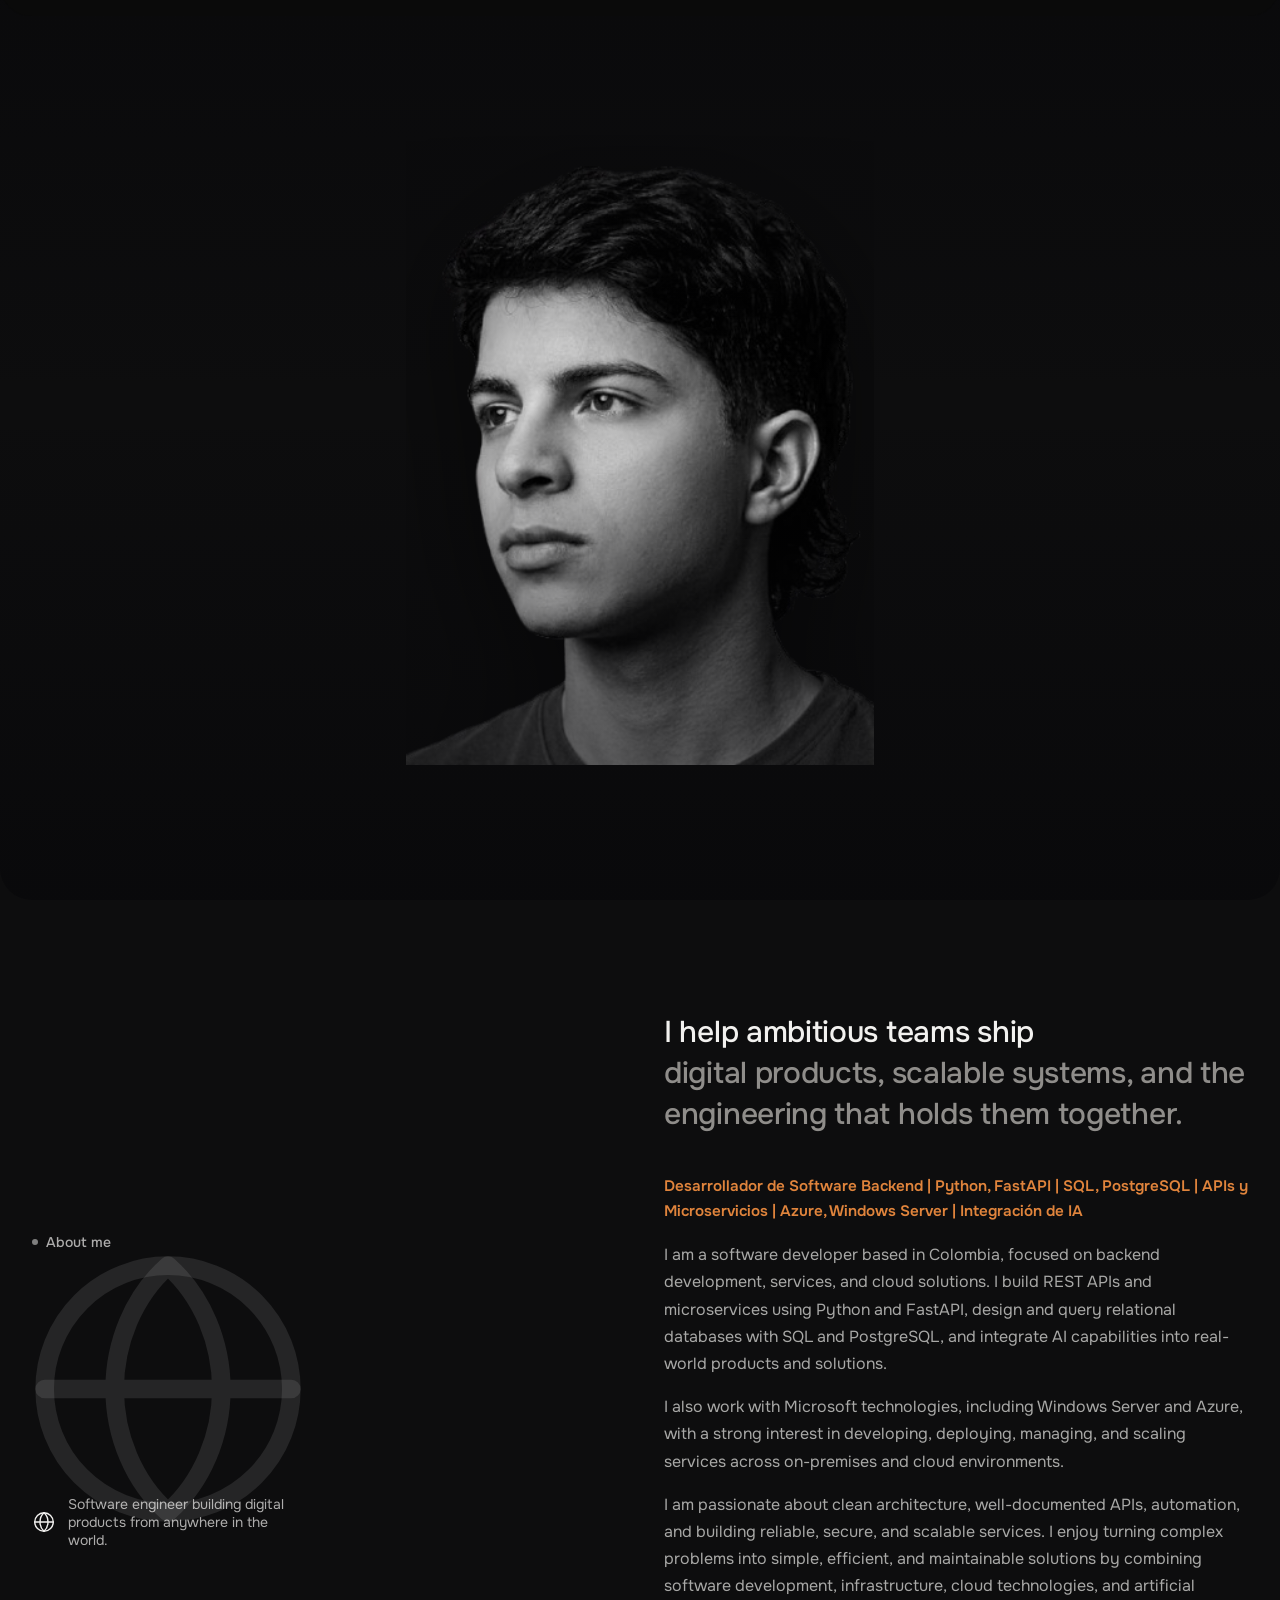
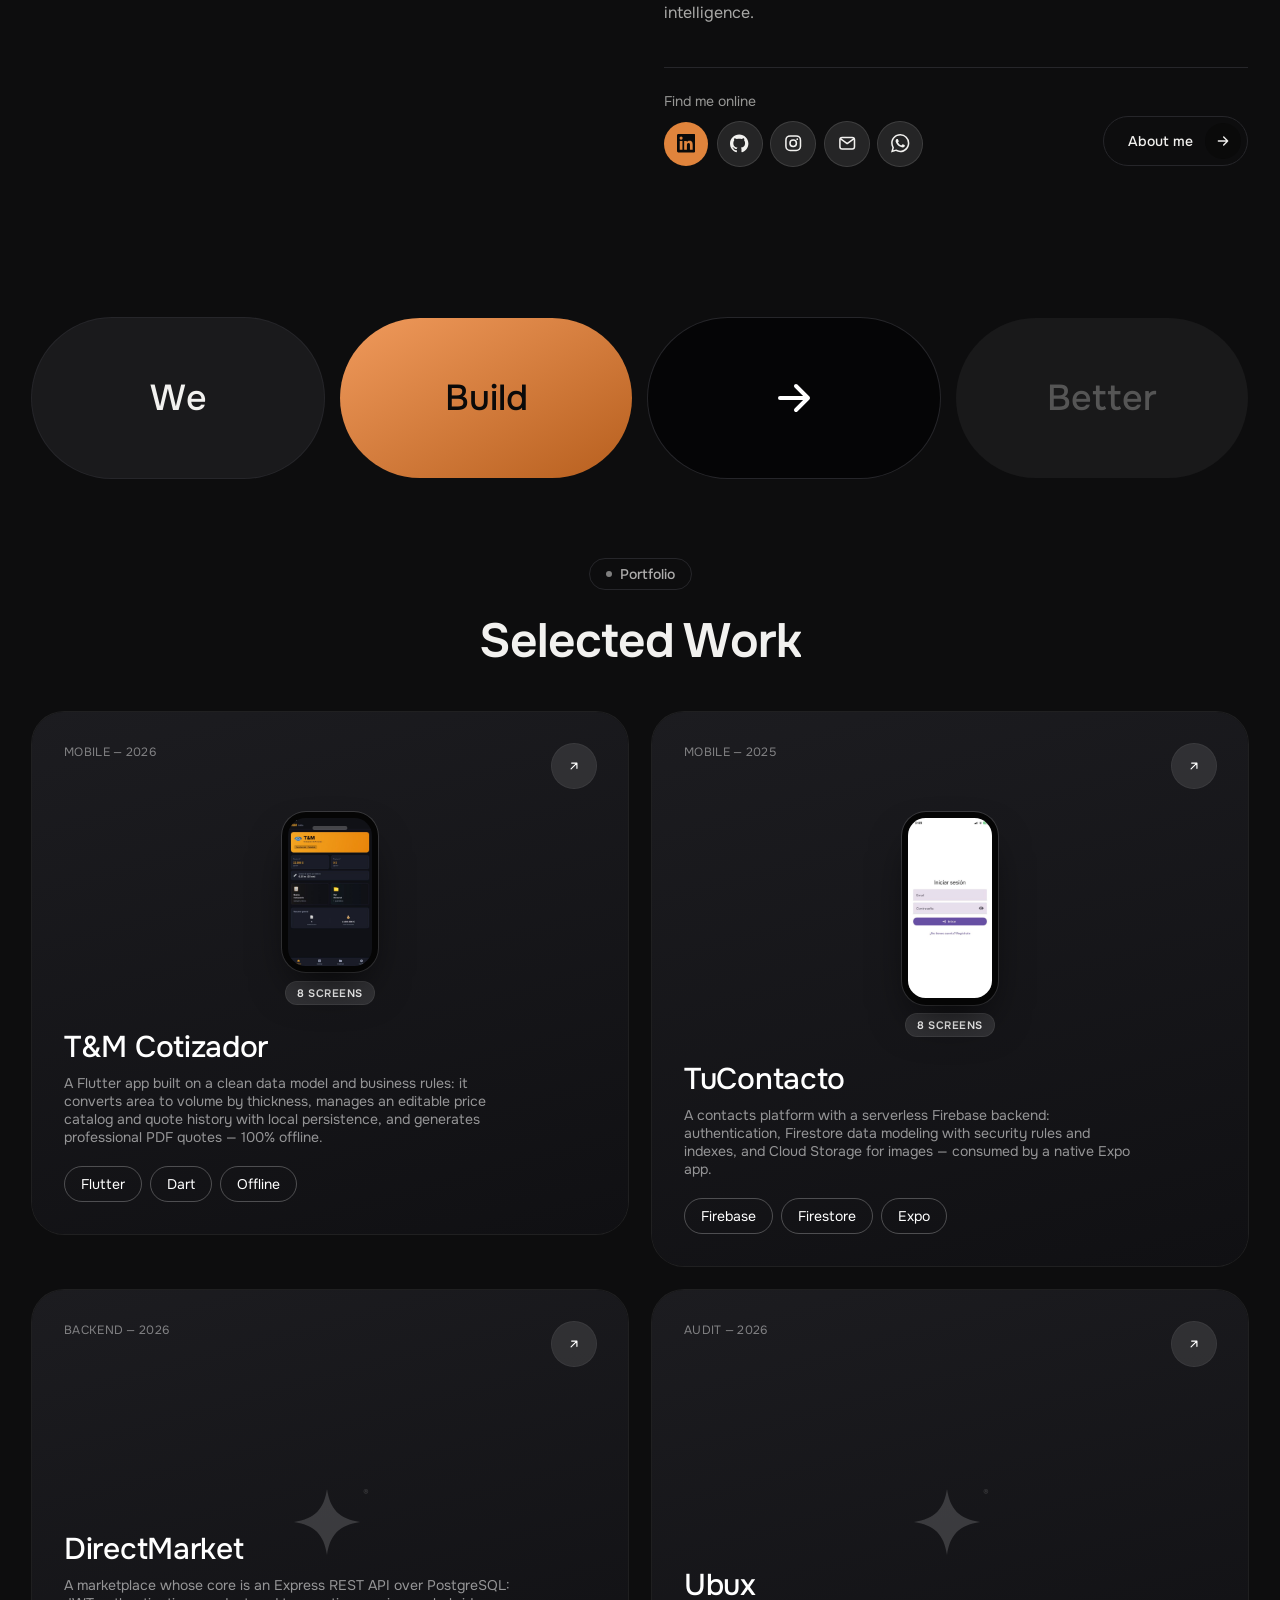
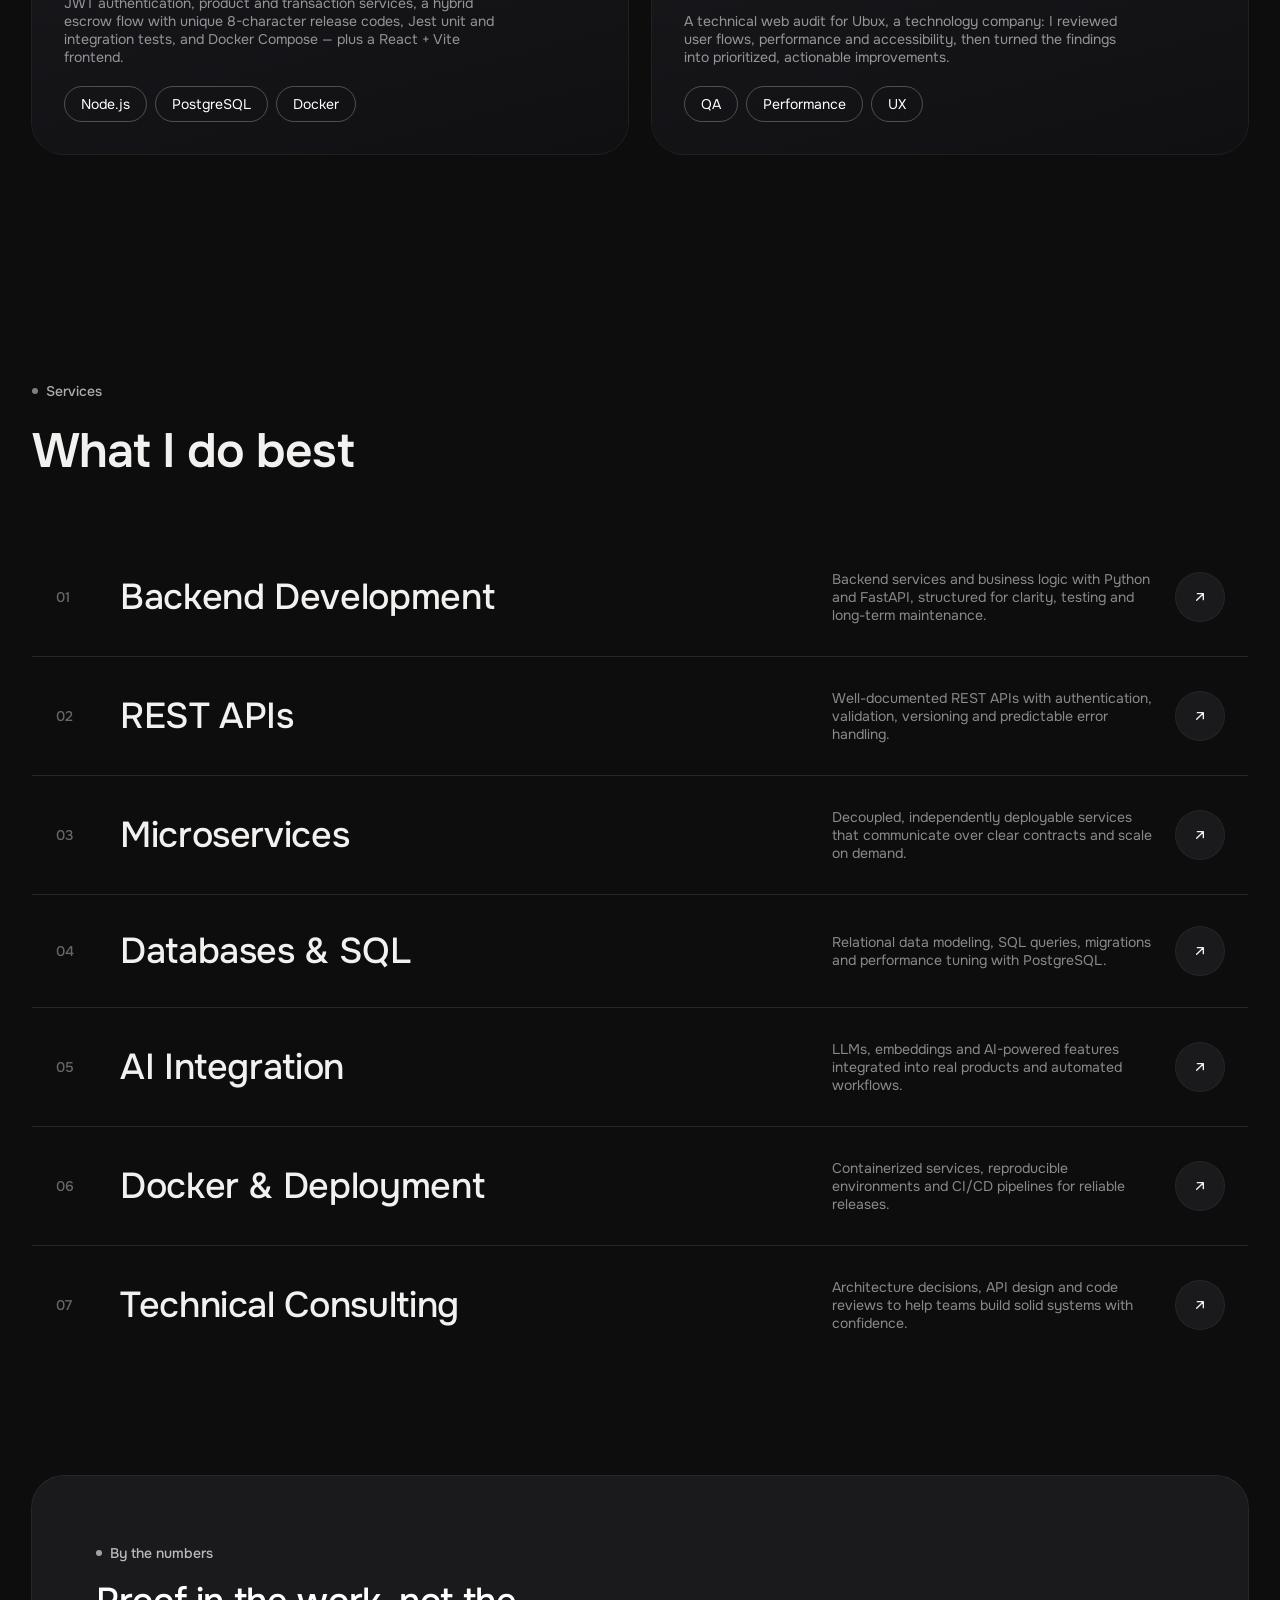
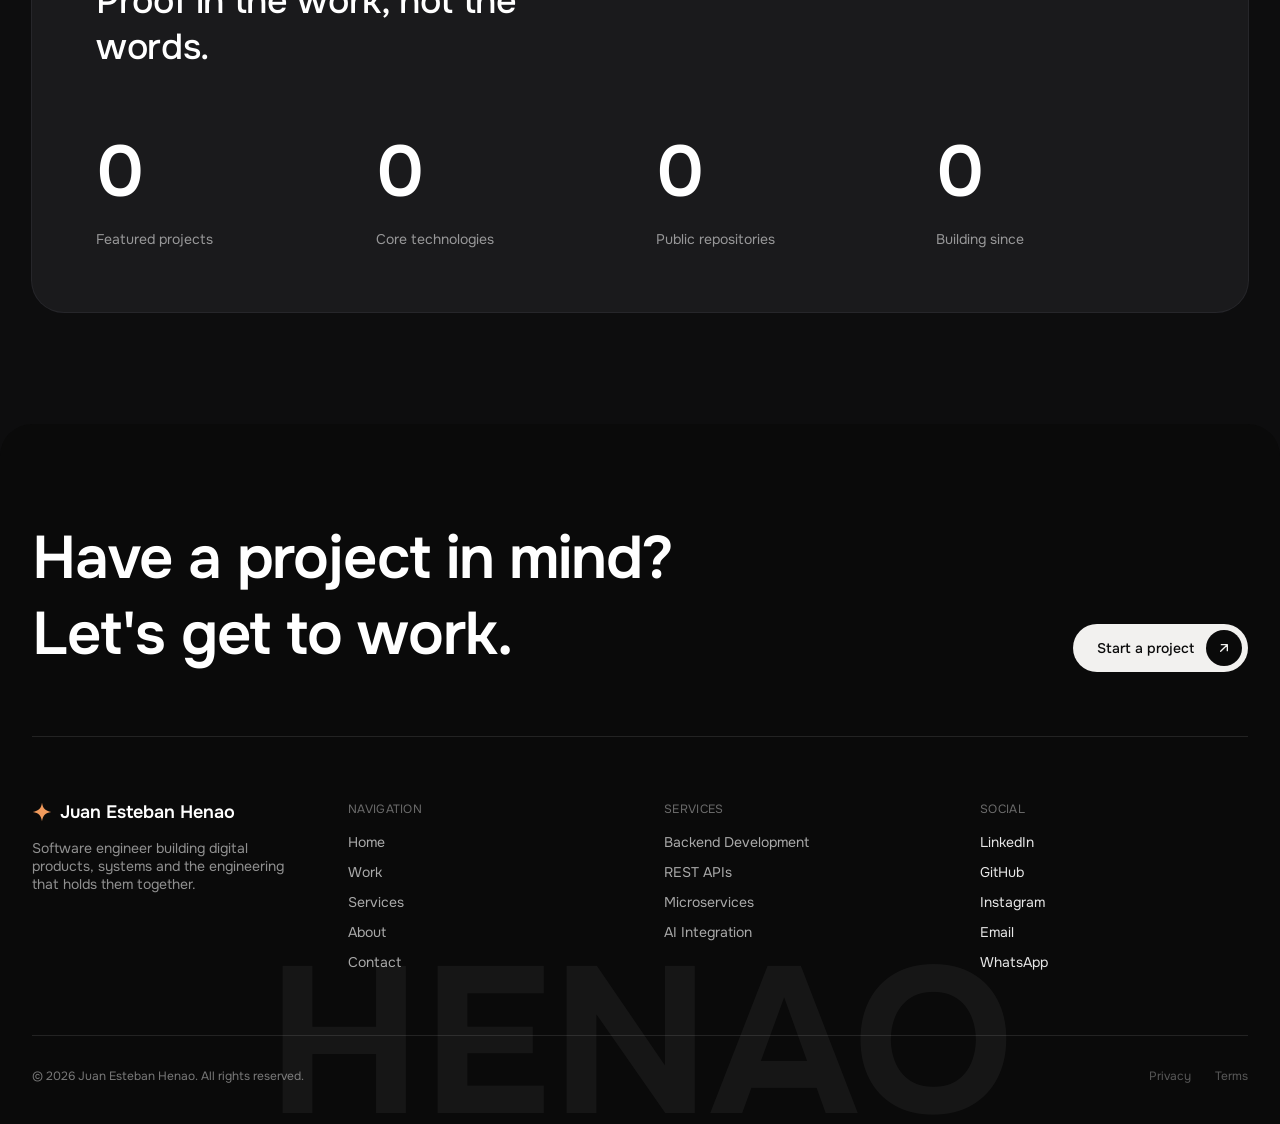
==== commit 659ab6cd: "Fix About: show English text and translate to Spanish via I18N_ES; add asset cache versioning" ====
--- a/index.html
+++ b/index.html
@@ -13,7 +13,7 @@
 <link rel="preconnect" href="https://fonts.googleapis.com">
 <link rel="preconnect" href="https://fonts.gstatic.com" crossorigin>
 <link href="https://fonts.googleapis.com/css2?family=Onest:wght@400;500;600;700&display=swap" rel="stylesheet">
-<link rel="stylesheet" href="./css/styles.css">
+<link rel="stylesheet" href="./css/styles.css?v=1">
 <noscript><style>
   /* No-JS fallback: reveal content and drop the loader instead of leaving a blank/blocked page. */
   #pageLoader{ display:none !important }
@@ -222,9 +222,9 @@
         </h2>
         <div class="about-body" data-reveal="rise" data-delay="120">
           <p class="about-role">Desarrollador de Software Backend | Python, FastAPI | SQL, PostgreSQL | APIs y Microservicios | Azure, Windows Server | Integración de IA</p>
-          <p data-en="I am a software developer based in Colombia, focused on backend development, services, and cloud solutions. I build REST APIs and microservices using Python and FastAPI, design and query relational databases with SQL and PostgreSQL, and integrate AI capabilities into real-world products and solutions." data-es="Soy desarrollador de software con base en Colombia, enfocado al desarrollo backend, servicios y soluciones en la nube. Construyo APIs REST y microservicios con Python y FastAPI, diseño y consulto bases de datos relacionales con SQL y PostgreSQL, e integro capacidades de IA en productos y soluciones del mundo real."></p>
-          <p data-en="I also work with Microsoft technologies, including Windows Server and Azure, with a strong interest in developing, deploying, managing, and scaling services across on-premises and cloud environments." data-es="También trabajo con tecnologías de Microsoft, incluyendo Windows Server y Azure, con un gran interés en desarrollar, desplegar, administrar y escalar servicios tanto en entornos on-premises como en la nube."></p>
-          <p data-en="I am passionate about clean architecture, well-documented APIs, automation, and building reliable, secure, and scalable services. I enjoy turning complex problems into simple, efficient, and maintainable solutions by combining software development, infrastructure, cloud technologies, and artificial intelligence." data-es="Me apasiona la arquitectura limpia, las APIs bien documentadas, la automatización y la construcción de servicios confiables, seguros y escalables. Disfruto transformar problemas complejos en soluciones simples, eficientes y mantenibles, combinando desarrollo de software, infraestructura, tecnologías cloud e inteligencia artificial."></p>
+          <p>I am a software developer based in Colombia, focused on backend development, services, and cloud solutions. I build REST APIs and microservices using Python and FastAPI, design and query relational databases with SQL and PostgreSQL, and integrate AI capabilities into real-world products and solutions.</p>
+          <p>I also work with Microsoft technologies, including Windows Server and Azure, with a strong interest in developing, deploying, managing, and scaling services across on-premises and cloud environments.</p>
+          <p>I am passionate about clean architecture, well-documented APIs, automation, and building reliable, secure, and scalable services. I enjoy turning complex problems into simple, efficient, and maintainable solutions by combining software development, infrastructure, cloud technologies, and artificial intelligence.</p>
         </div>
         <div class="about-foot" data-reveal="rise" data-delay="200">
           <div>
@@ -660,7 +660,7 @@
 <script type="importmap">
 { "imports": { "lenis": "./vendor/lenis.mjs" } }
 </script>
-<script type="module" src="./js/main.js"></script>
+<script type="module" src="./js/main.js?v=2"></script>
 
 <script>
 /* Failsafe: if the main module never signals ready (e.g. a failed import or a
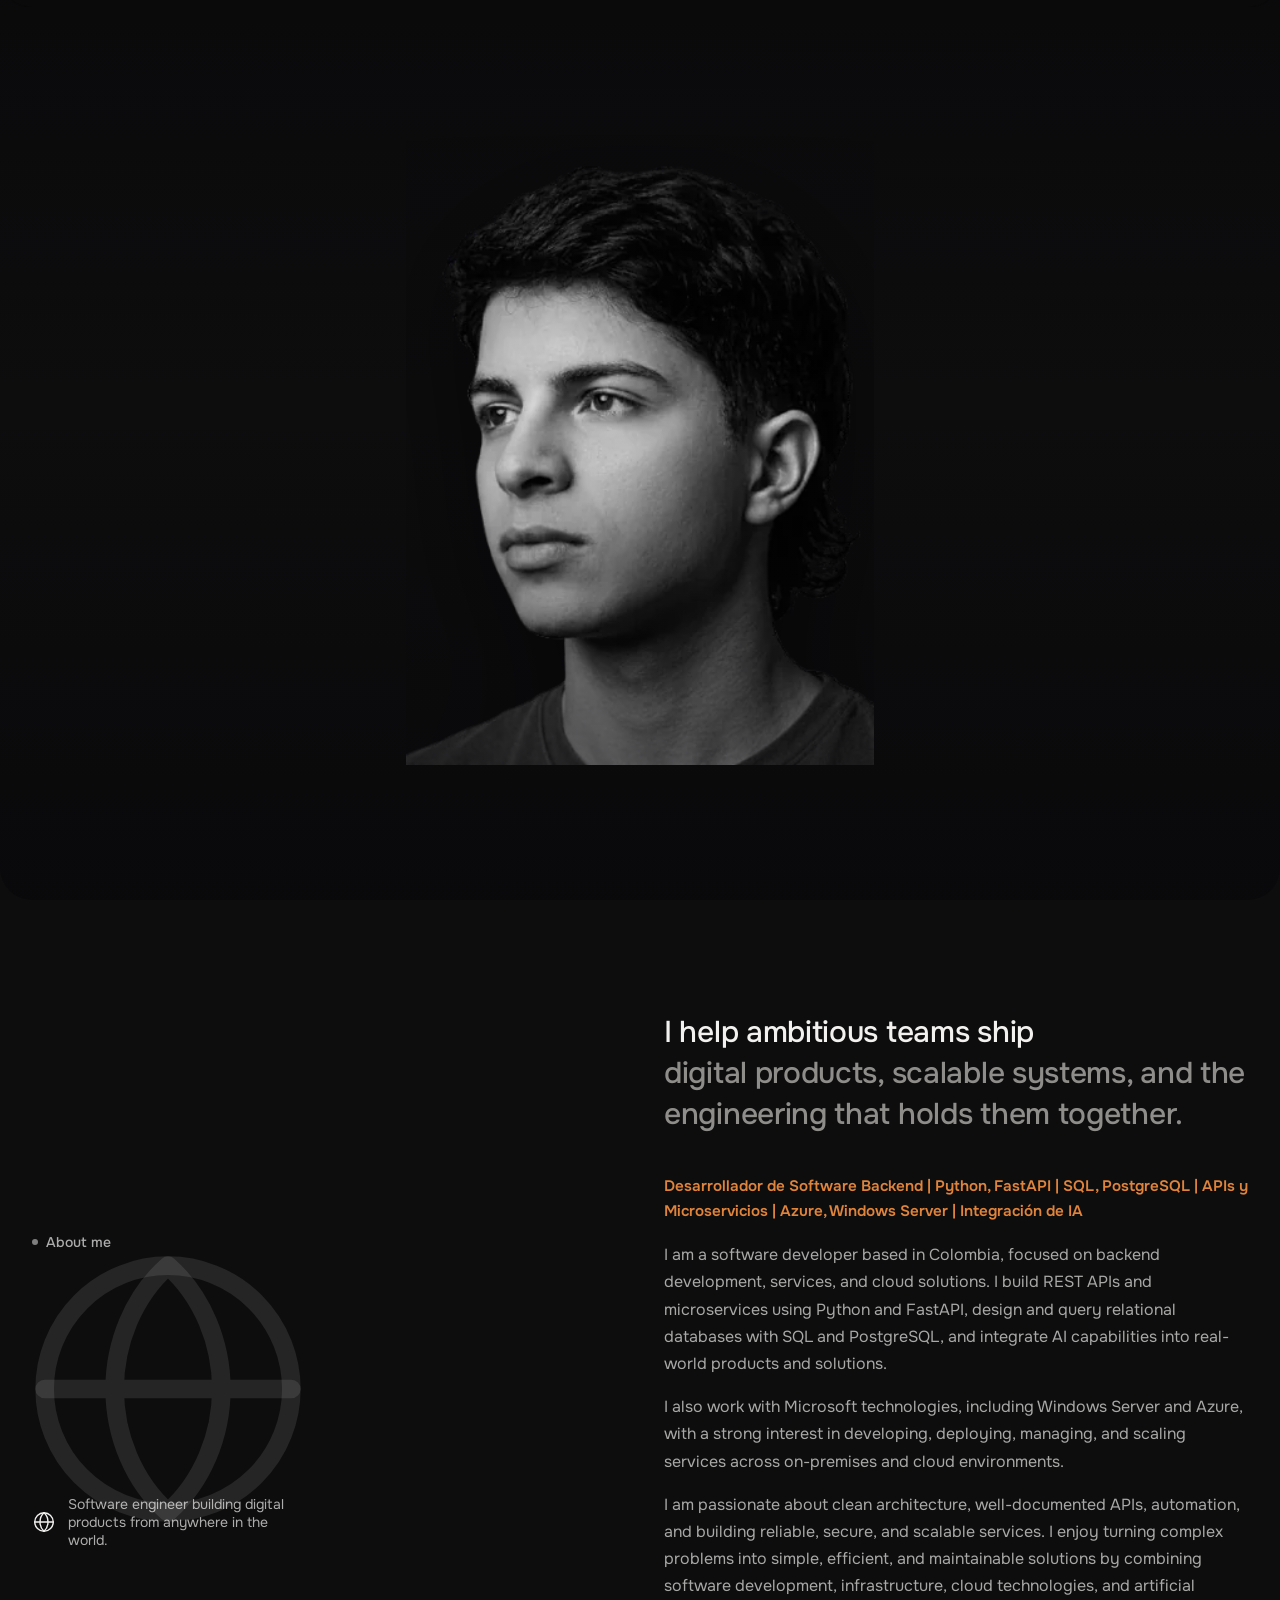
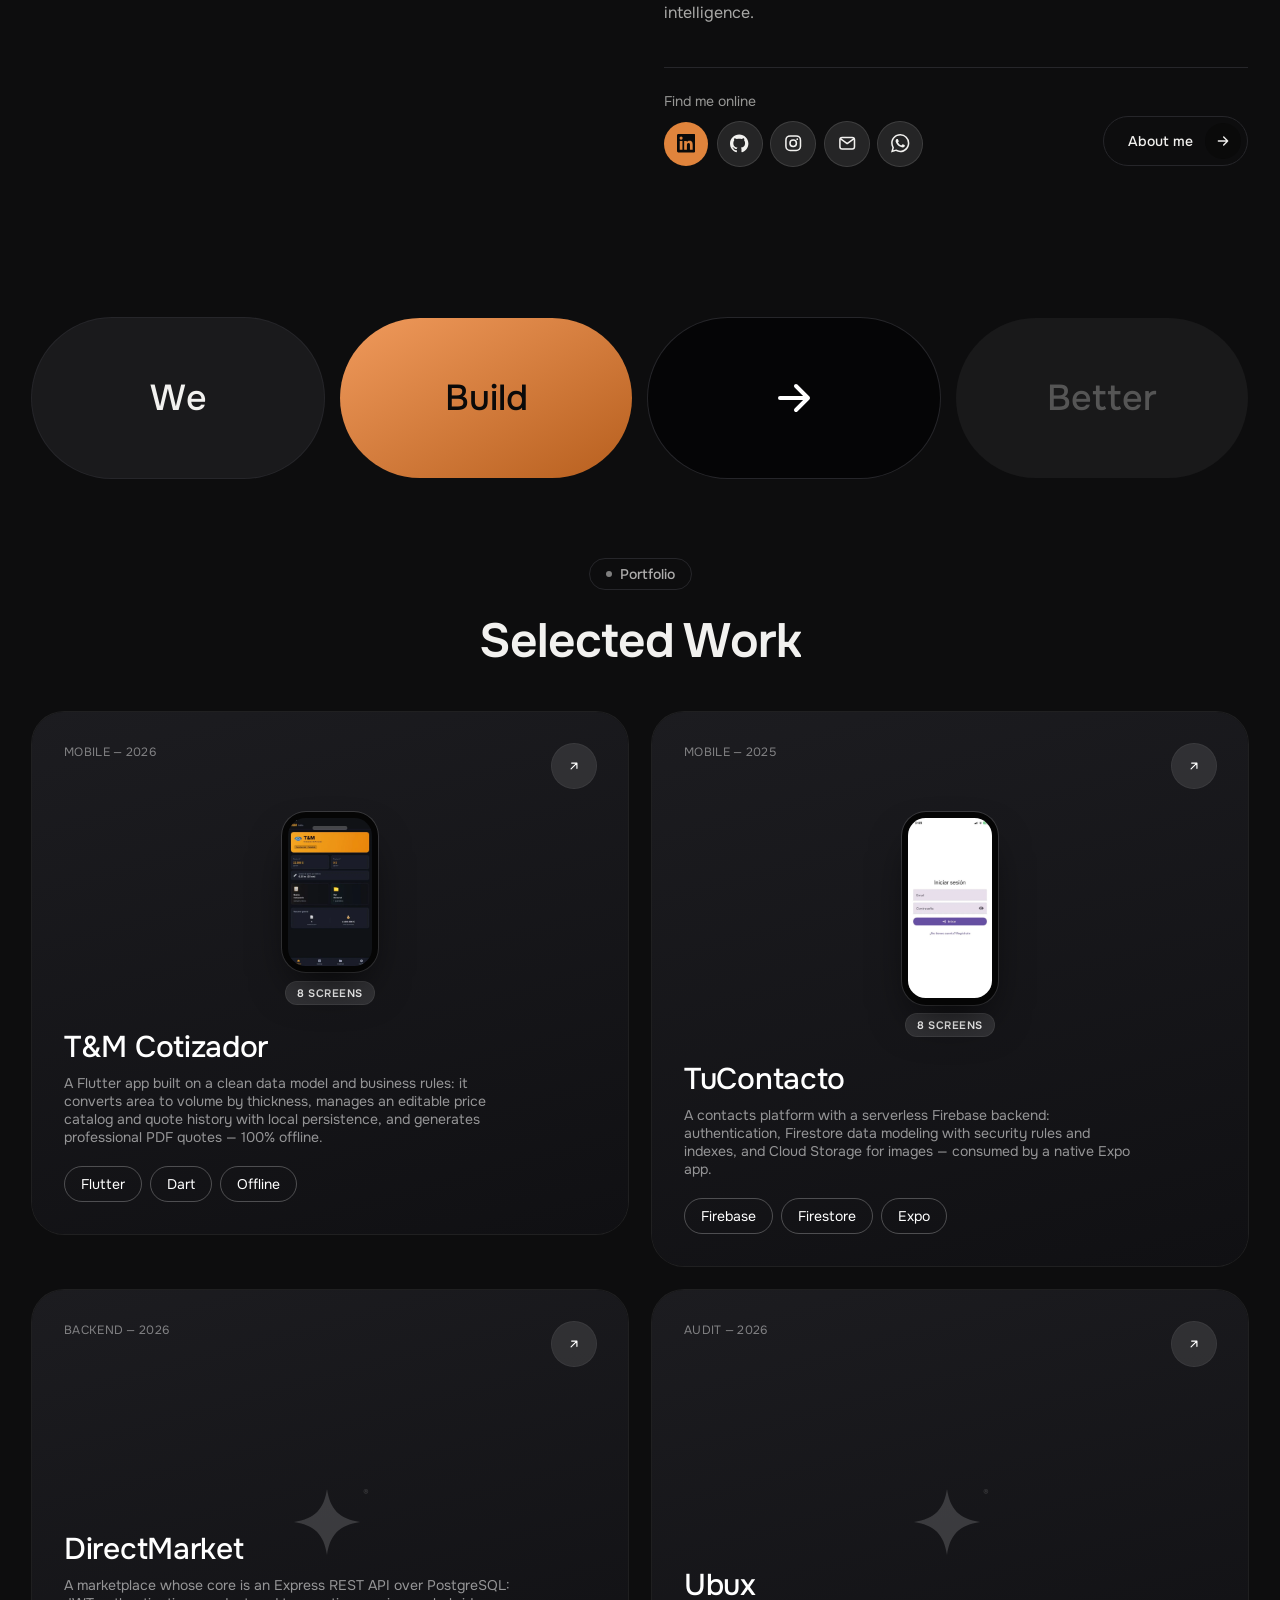
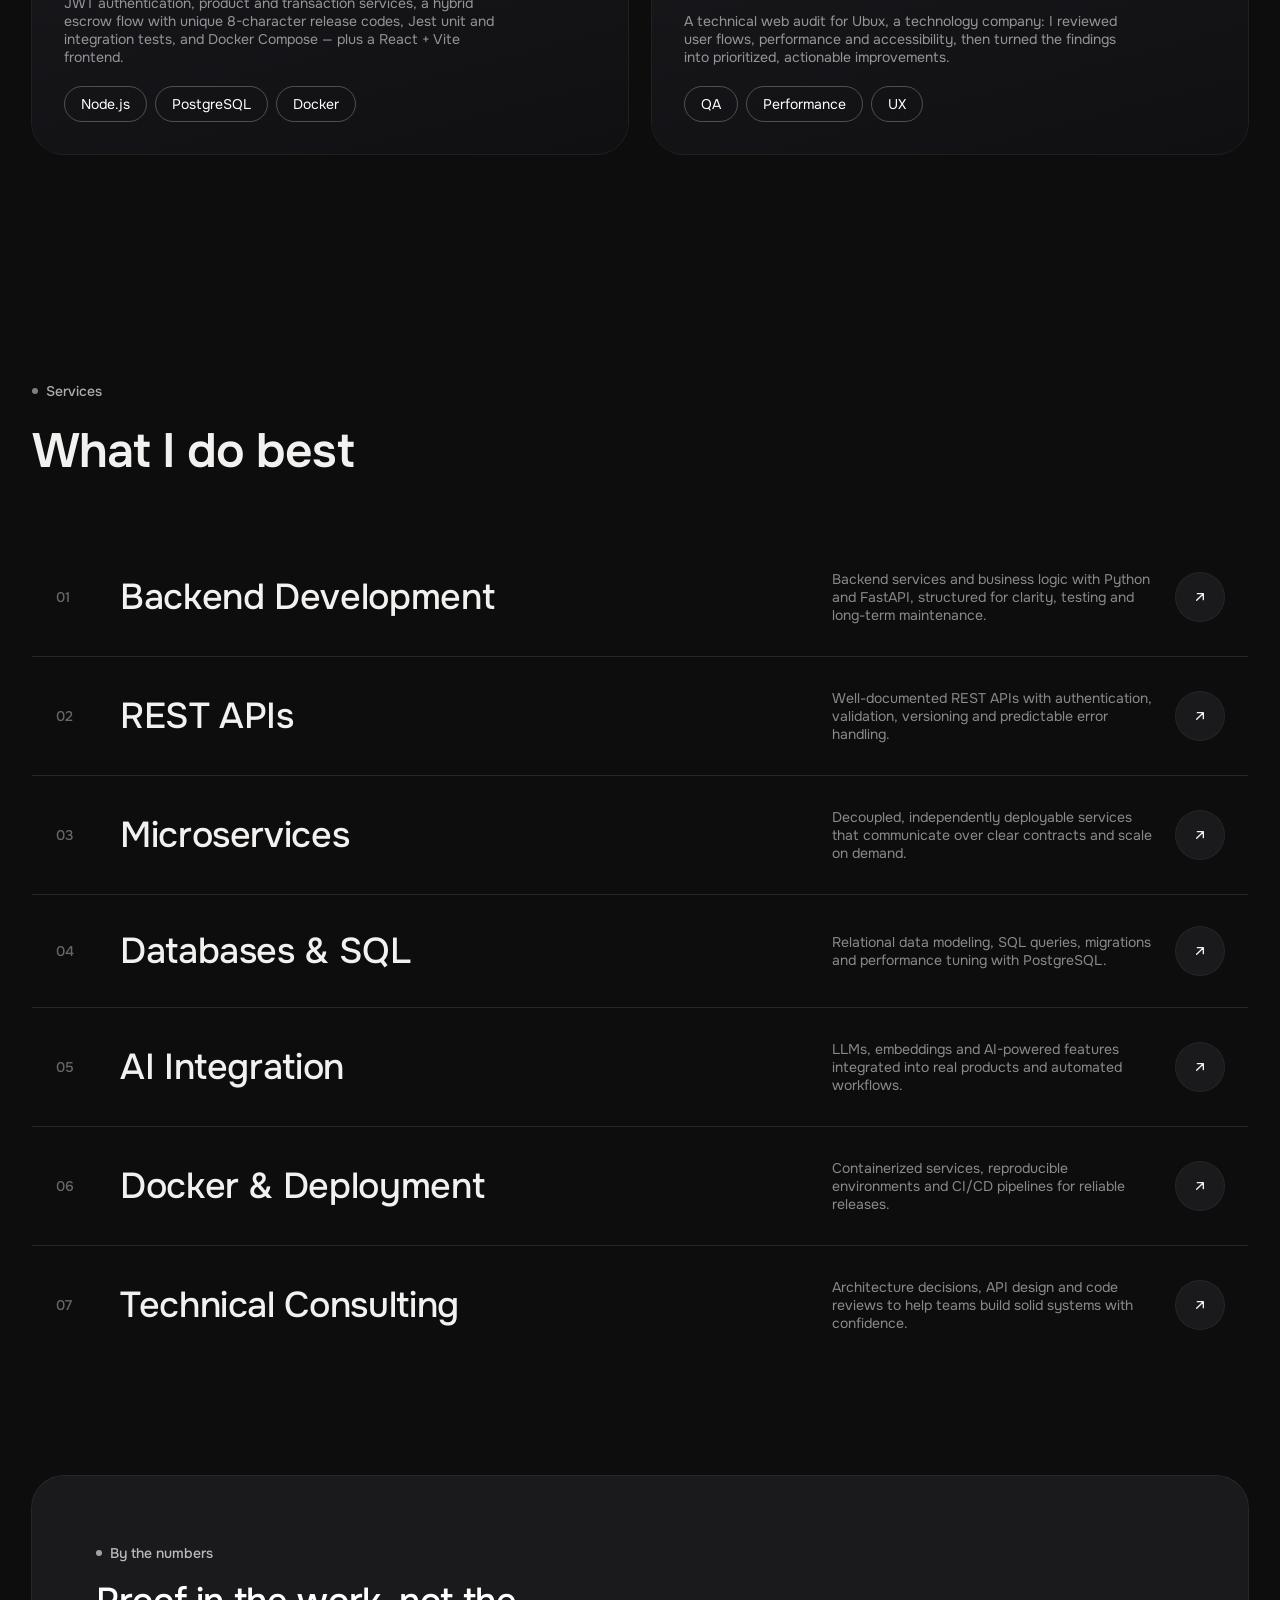
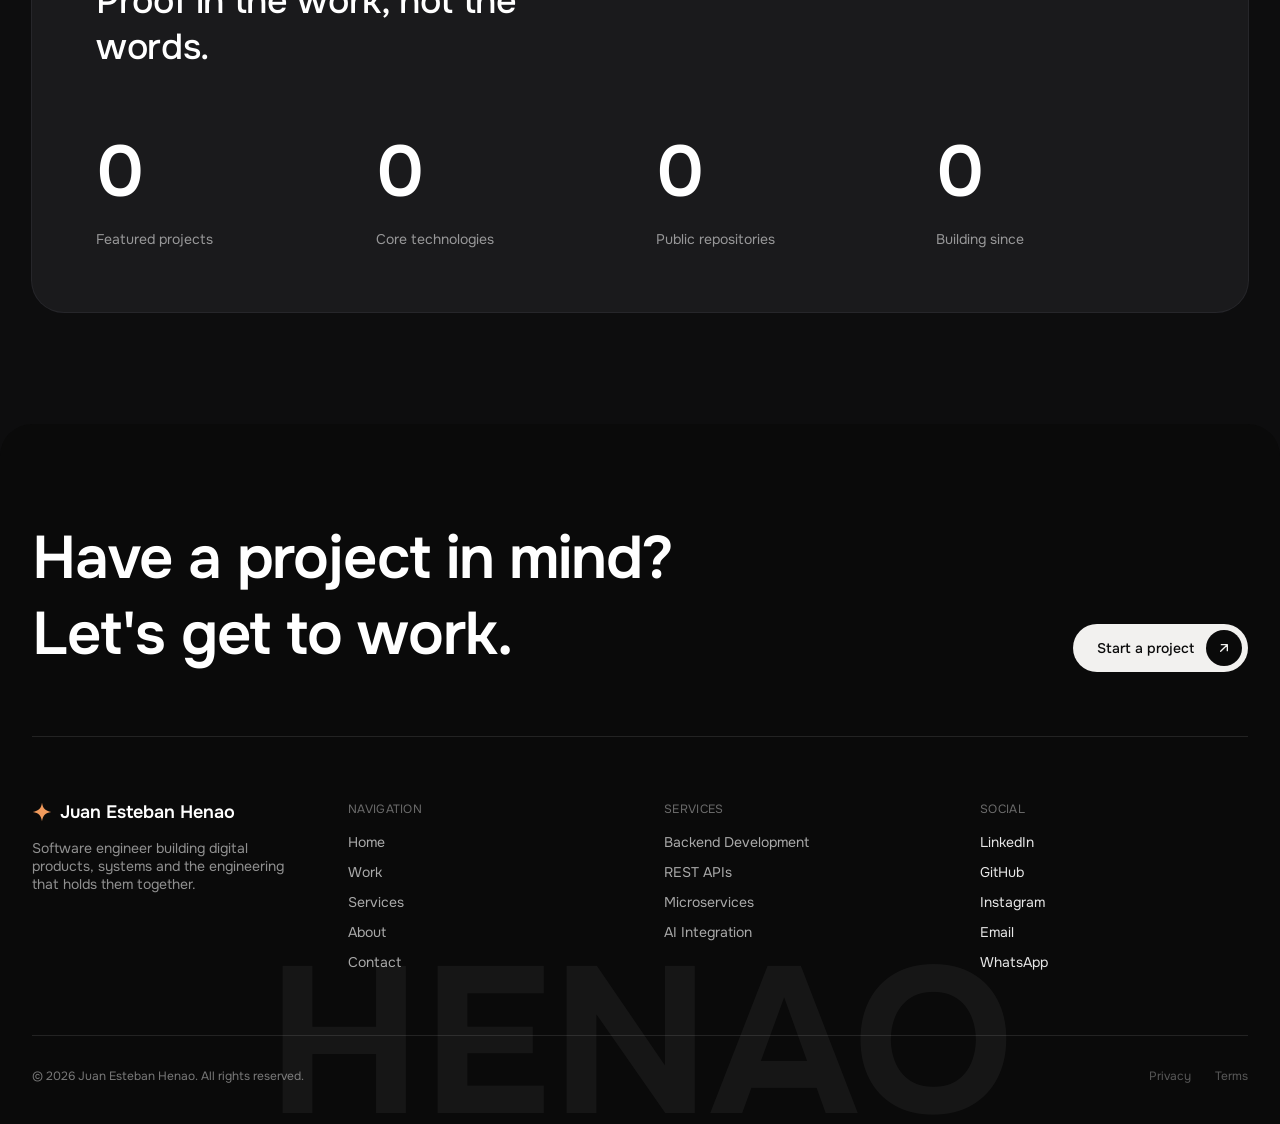
==== commit 0ad2ec6f: "Perf: optimize images with WebP (hero + project screens) and <picture> fallbacks" ====
--- a/index.html
+++ b/index.html
@@ -90,7 +90,7 @@
   <section class="hero" id="home">
     <div class="liquid" id="liquid">
       <div class="liquid-stage" id="liquidStage">
-        <img class="liquid-base" src="Imagenes/perfil.png?v=4" alt="Juan Esteban Henao" fetchpriority="high" />
+        <picture><source srcset="Imagenes/perfil.webp?v=1" type="image/webp" /><img class="liquid-base" src="Imagenes/perfil.png?v=4" alt="Juan Esteban Henao" fetchpriority="high" /></picture>
         <canvas class="liquid-canvas" id="liquidCanvas" aria-hidden="true"></canvas>
       </div>
     </div>
@@ -287,7 +287,7 @@
               <span class="pf-badge"><svg class="i" viewBox="0 0 24 24" fill="none" stroke="currentColor" stroke-width="2" stroke-linecap="round" stroke-linejoin="round" aria-hidden="true"><path d="M7 17 17 7M8 7h9v9"/></svg></span>
             </div>
             <button class="pf-showcase" type="button" data-gallery="tmc" aria-label="View screens">
-              <span class="pf-phone"><img src="Imagenes/T&amp;MCotizador/a1.jpg" alt="" loading="lazy" /></span>
+              <span class="pf-phone"><picture><source srcset="Imagenes/T&amp;MCotizador/a1.webp" type="image/webp" /><img src="Imagenes/T&amp;MCotizador/a1.jpg" alt="" loading="lazy" /></picture></span>
               <span class="pf-showcase-count">8 screens</span>
             </button>
             <div class="pf-bottom">
@@ -309,7 +309,7 @@
               <span class="pf-badge"><svg class="i" viewBox="0 0 24 24" fill="none" stroke="currentColor" stroke-width="2" stroke-linecap="round" stroke-linejoin="round" aria-hidden="true"><path d="M7 17 17 7M8 7h9v9"/></svg></span>
             </div>
             <button class="pf-showcase" type="button" data-gallery="tucontacto" aria-label="View screens">
-              <span class="pf-phone"><img src="Imagenes/TuContacto/b1.jpg" alt="" loading="lazy" /></span>
+              <span class="pf-phone"><picture><source srcset="Imagenes/TuContacto/b1.webp" type="image/webp" /><img src="Imagenes/TuContacto/b1.jpg" alt="" loading="lazy" /></picture></span>
               <span class="pf-showcase-count">8 screens</span>
             </button>
             <div class="pf-bottom">
@@ -660,7 +660,7 @@
 <script type="importmap">
 { "imports": { "lenis": "./vendor/lenis.mjs" } }
 </script>
-<script type="module" src="./js/main.js?v=2"></script>
+<script type="module" src="./js/main.js?v=3"></script>
 
 <script>
 /* Failsafe: if the main module never signals ready (e.g. a failed import or a
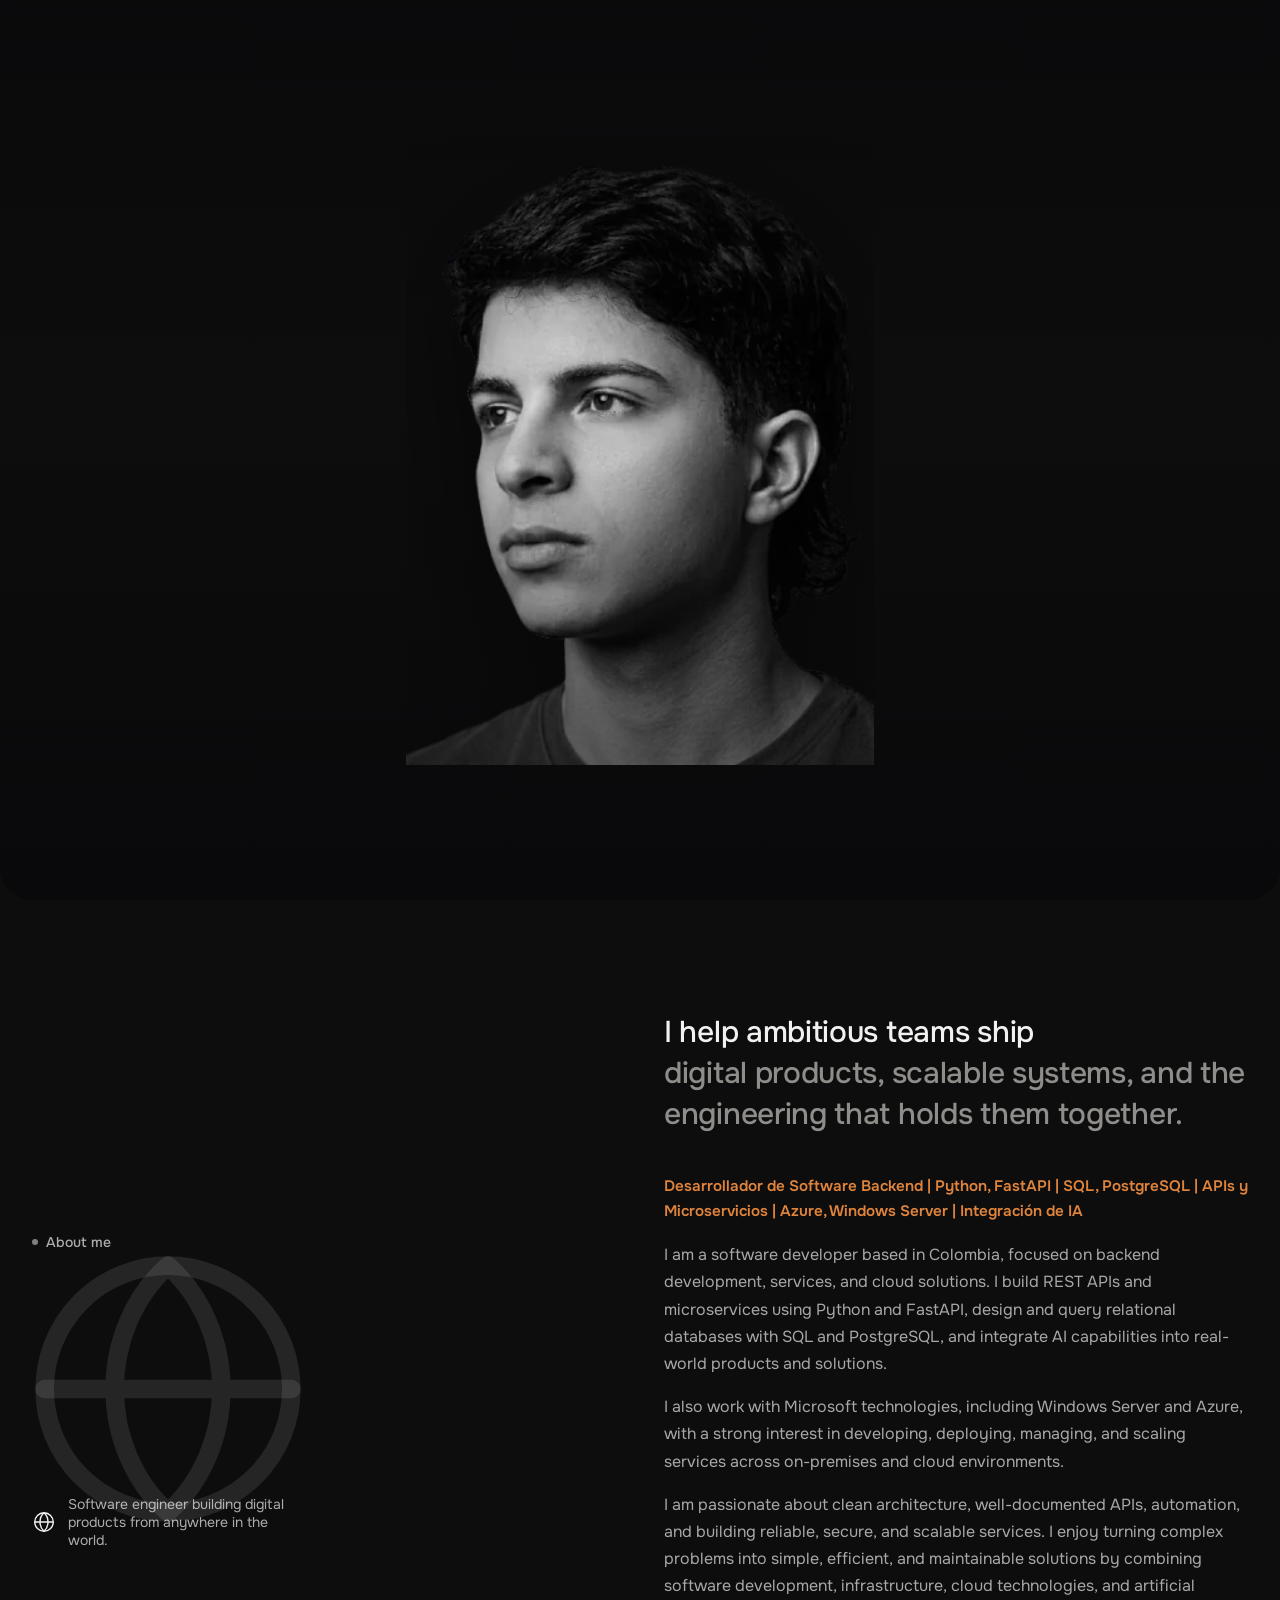
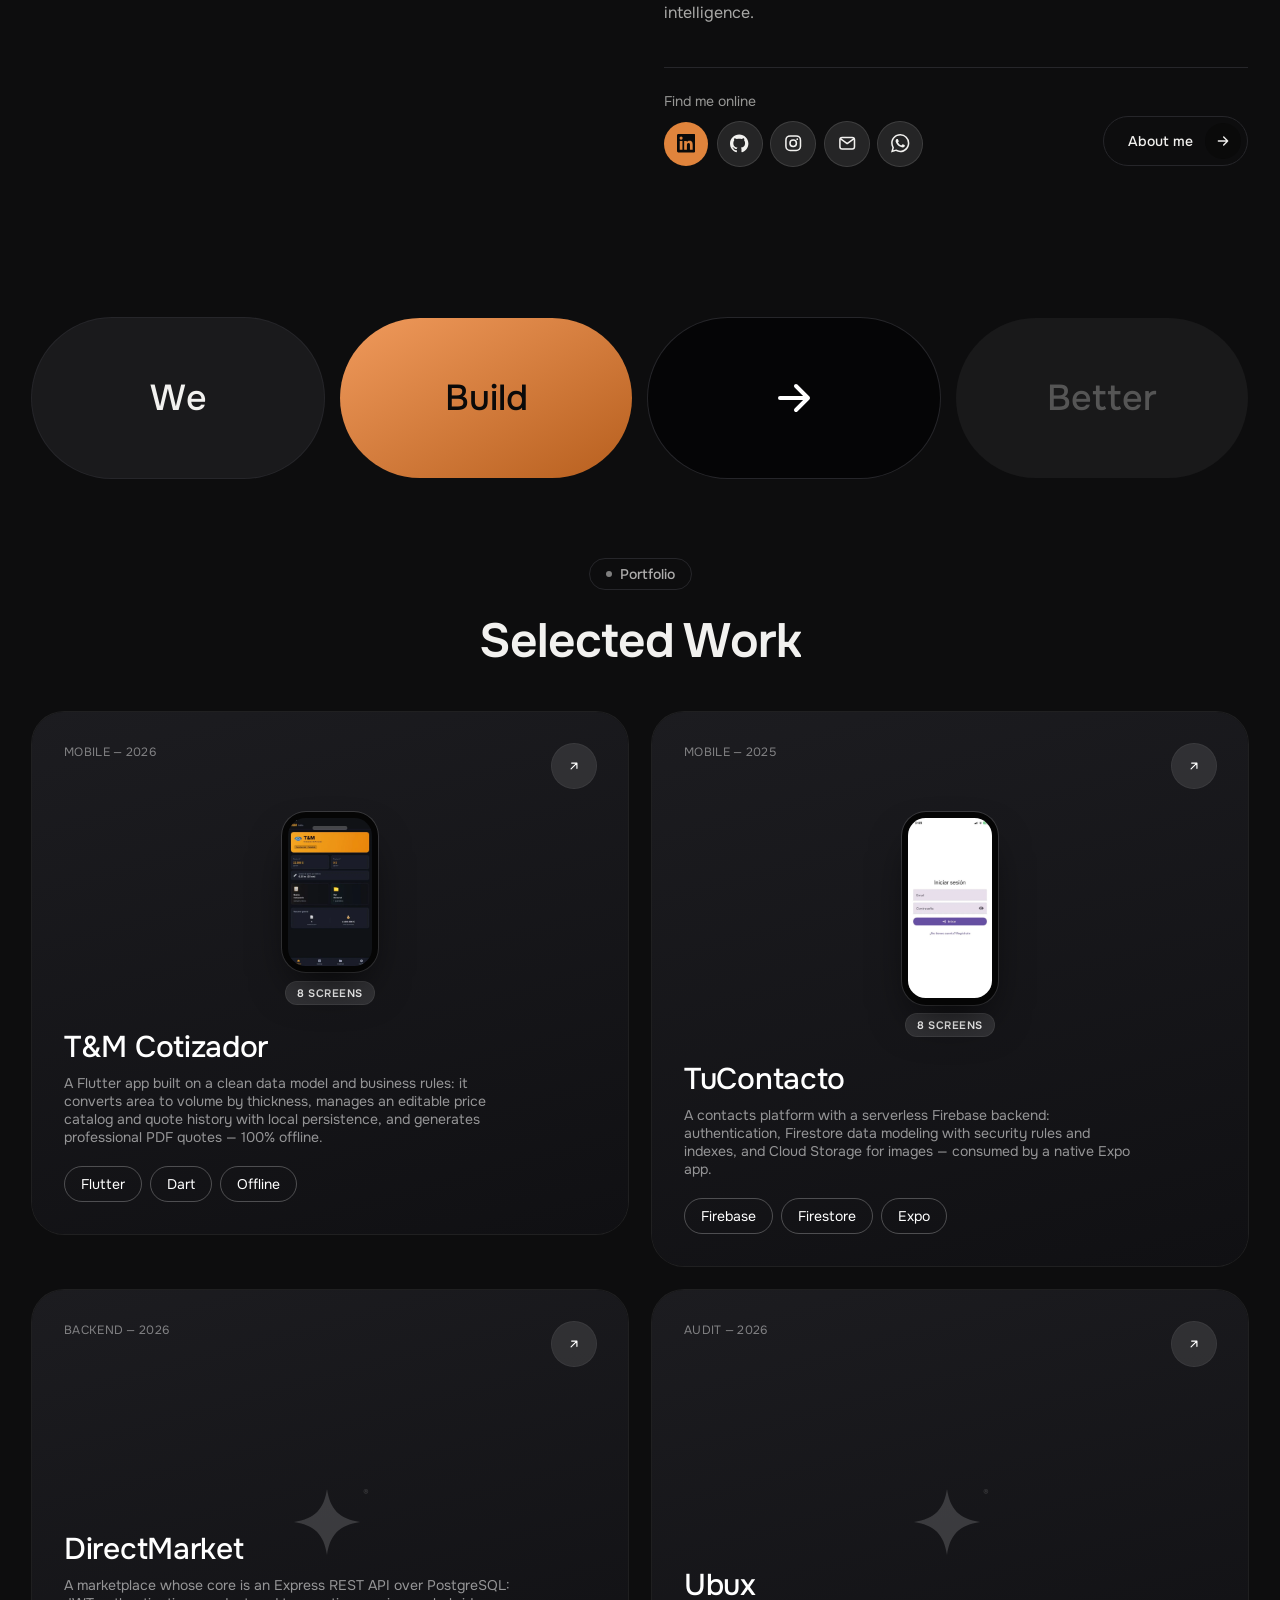
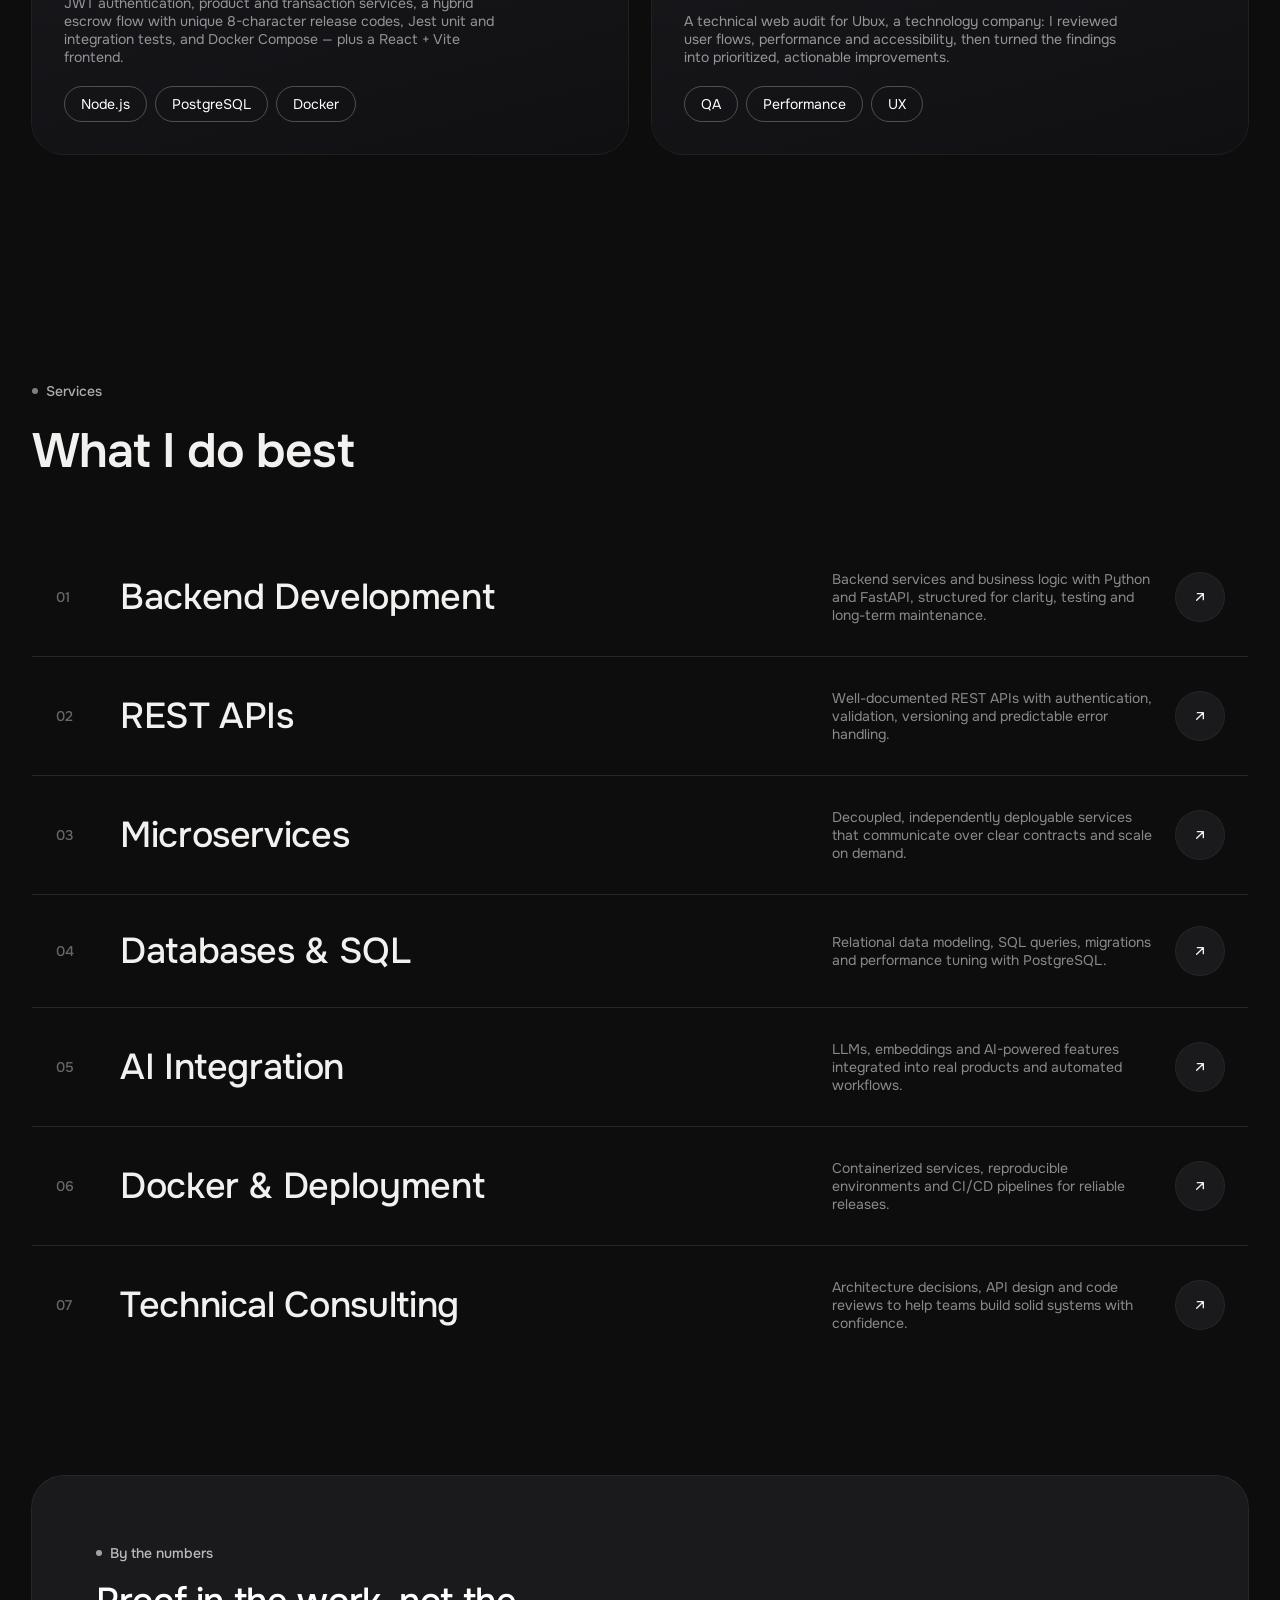
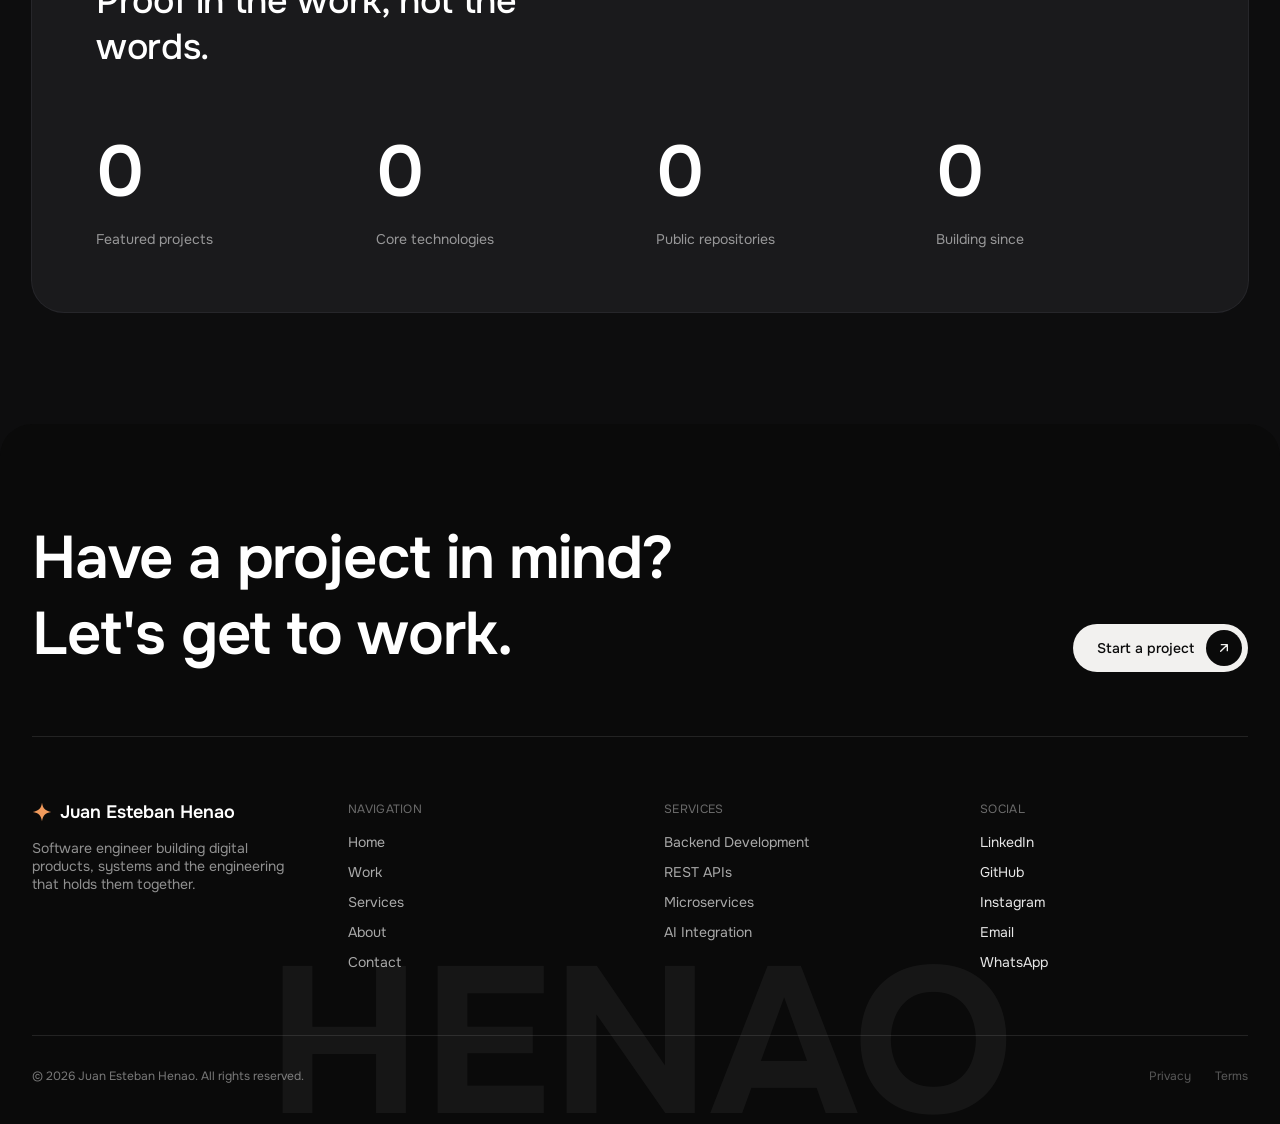
==== commit 68a26173: "Adjust perfilgafas.webp to match perfil.webp proportions; clean up unused images and broken PNG fall" ====
--- a/index.html
+++ b/index.html
@@ -90,7 +90,7 @@
   <section class="hero" id="home">
     <div class="liquid" id="liquid">
       <div class="liquid-stage" id="liquidStage">
-        <picture><source srcset="Imagenes/perfil.webp?v=1" type="image/webp" /><img class="liquid-base" src="Imagenes/perfil.png?v=4" alt="Juan Esteban Henao" fetchpriority="high" /></picture>
+        <img class="liquid-base" src="Imagenes/perfil.webp?v=1" alt="Juan Esteban Henao" fetchpriority="high" />
         <canvas class="liquid-canvas" id="liquidCanvas" aria-hidden="true"></canvas>
       </div>
     </div>
@@ -660,7 +660,7 @@
 <script type="importmap">
 { "imports": { "lenis": "./vendor/lenis.mjs" } }
 </script>
-<script type="module" src="./js/main.js?v=3"></script>
+<script type="module" src="./js/main.js?v=4"></script>
 
 <script>
 /* Failsafe: if the main module never signals ready (e.g. a failed import or a
